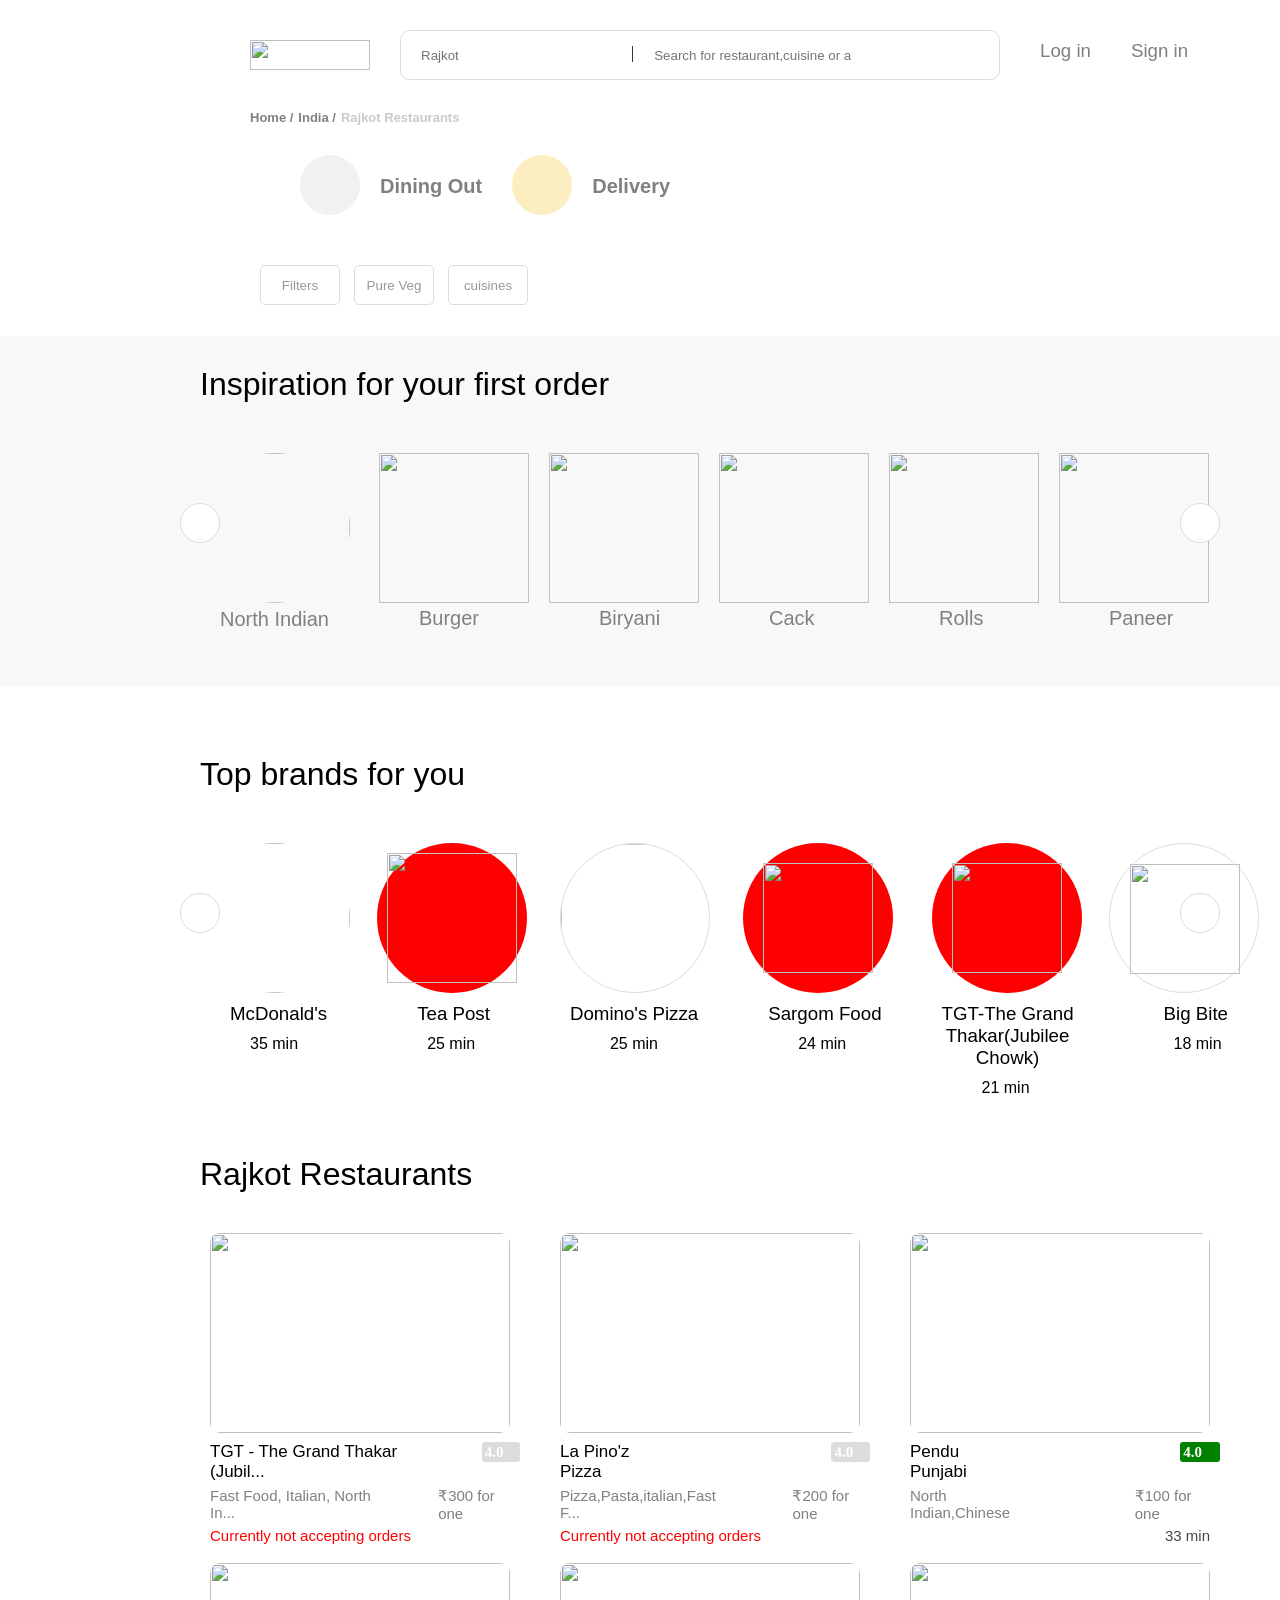
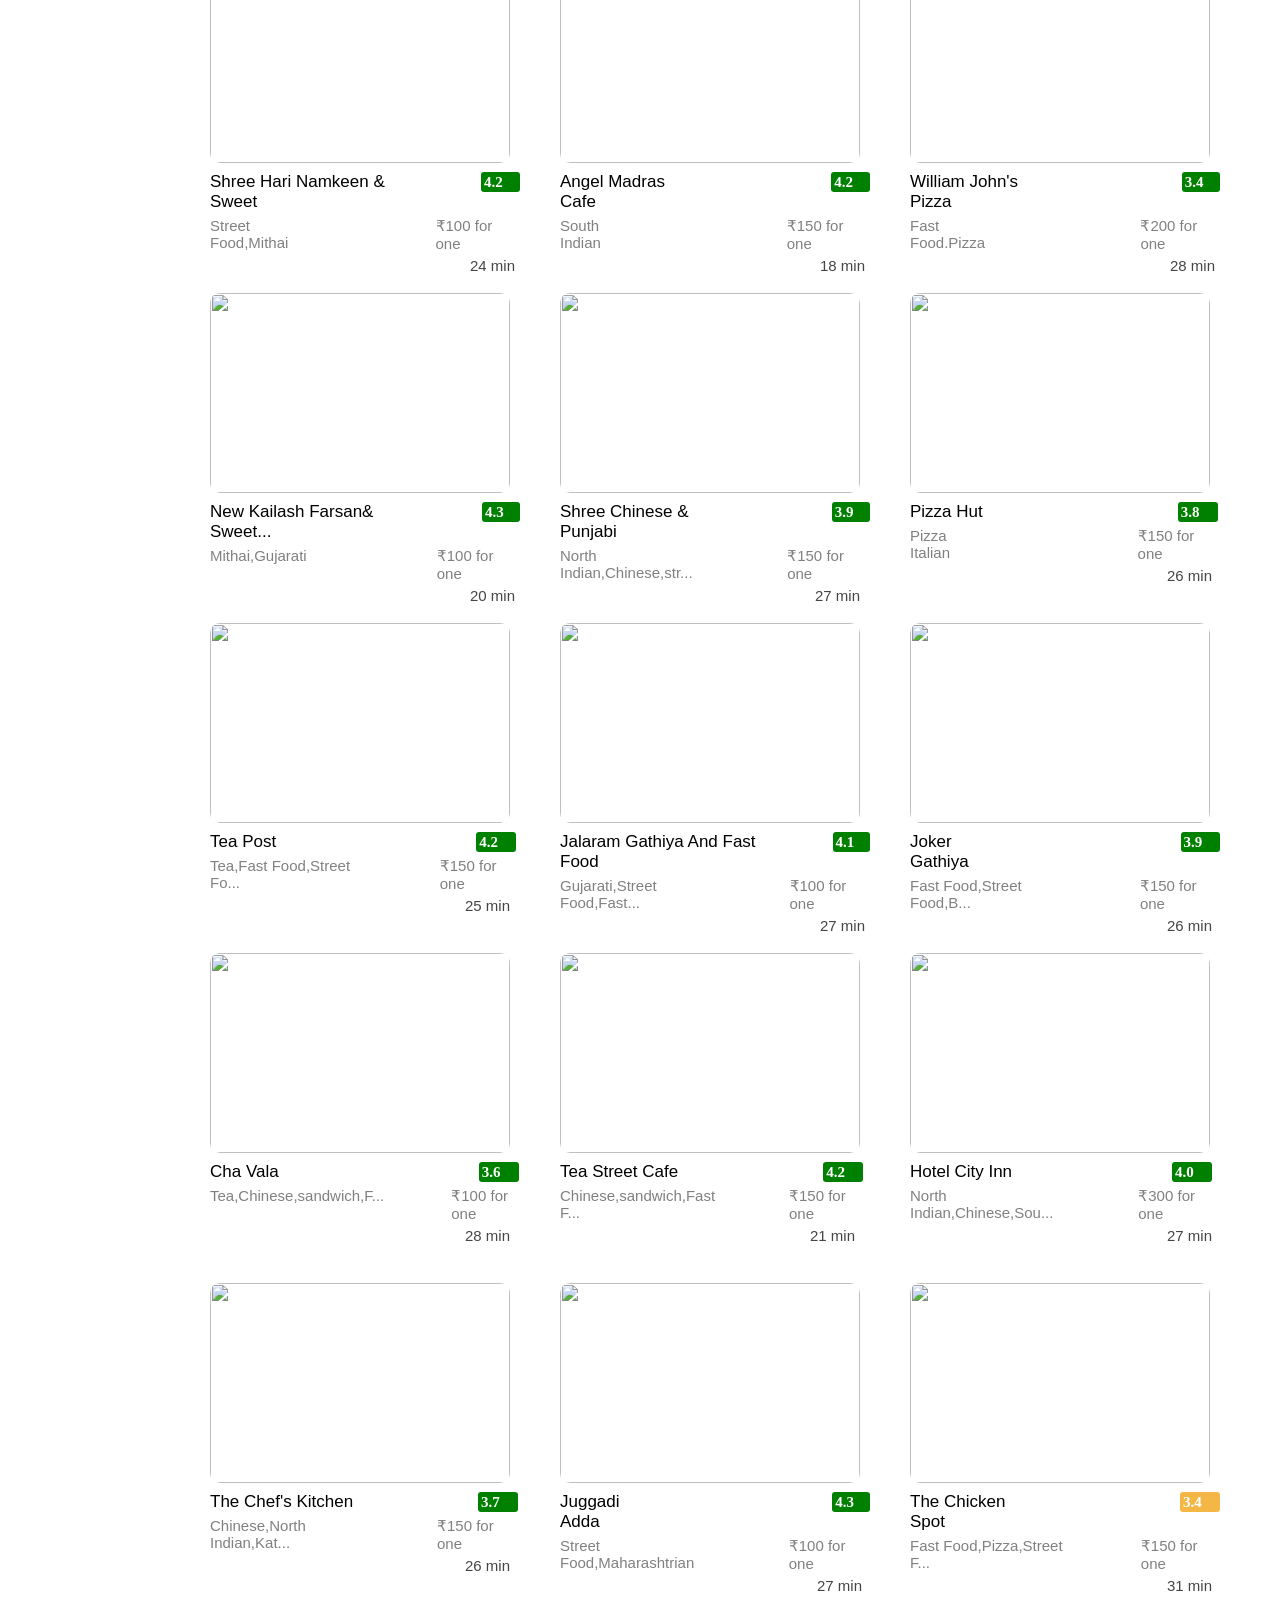
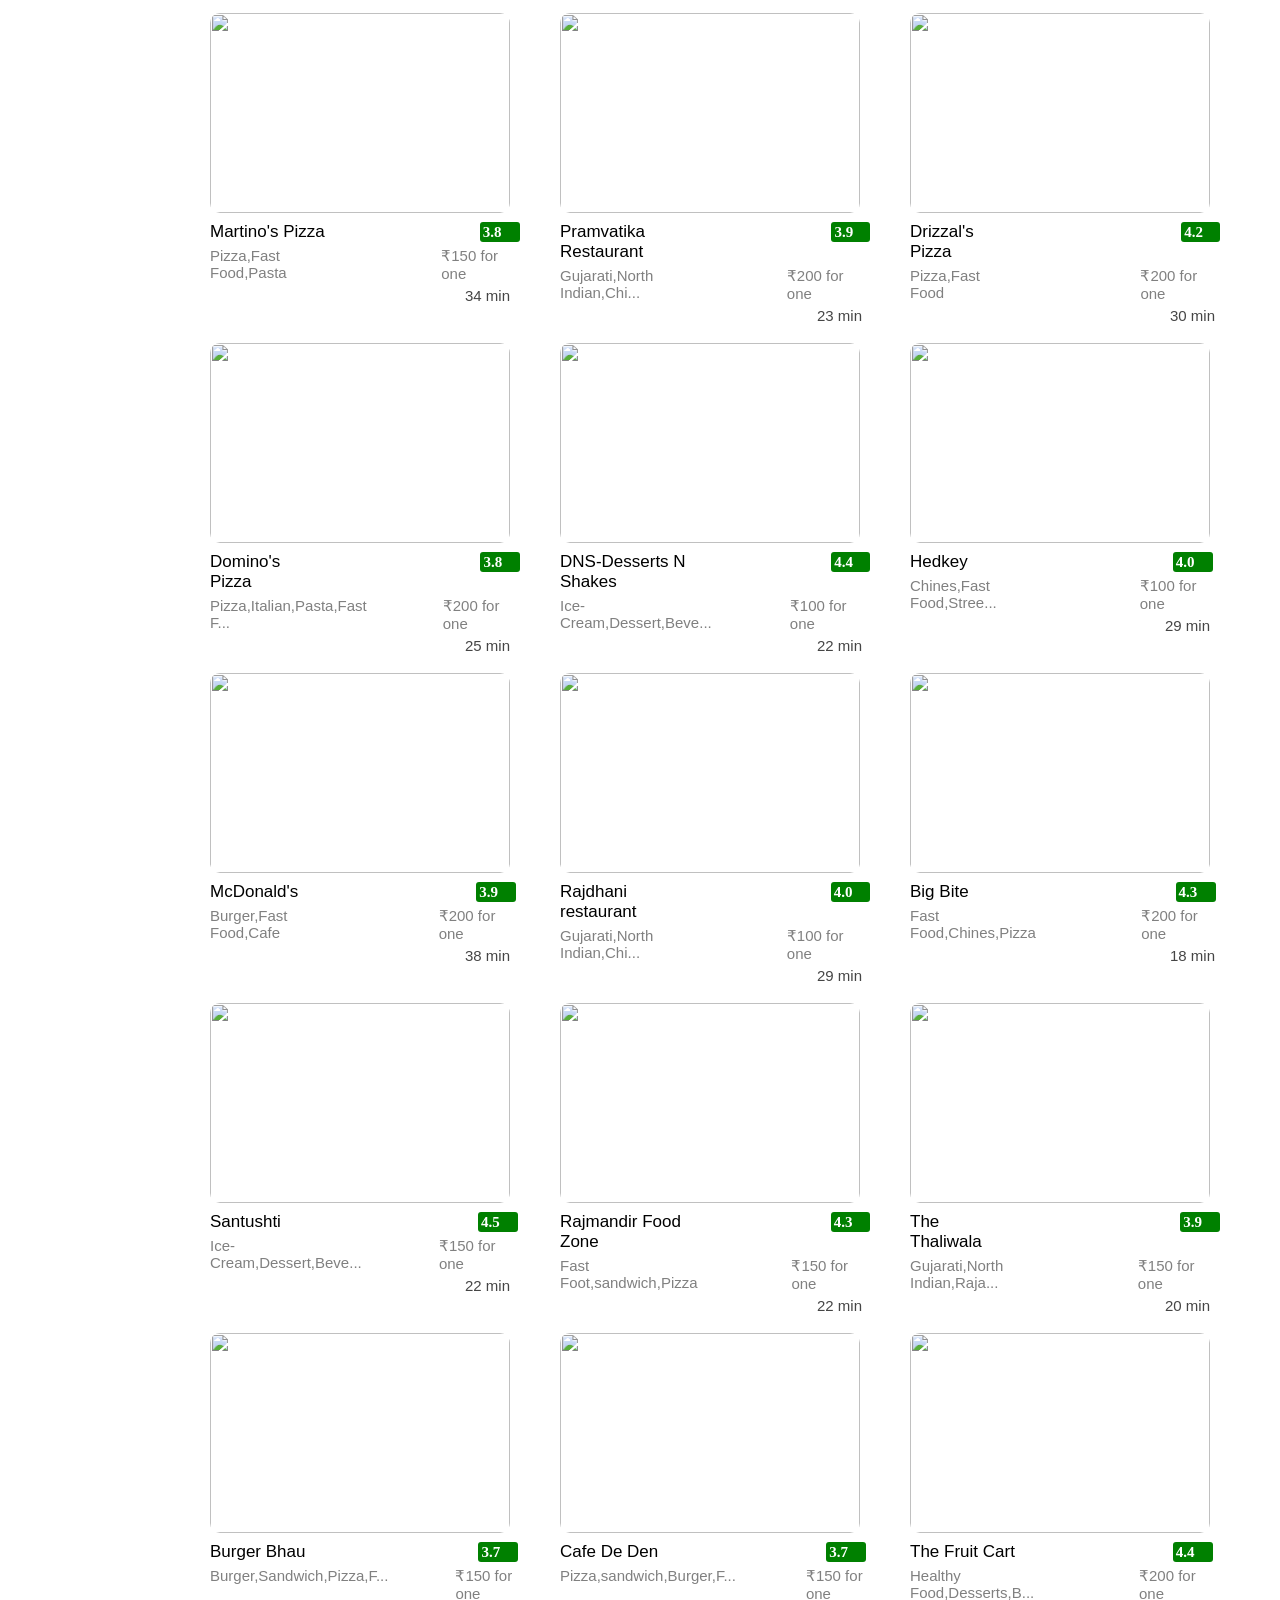
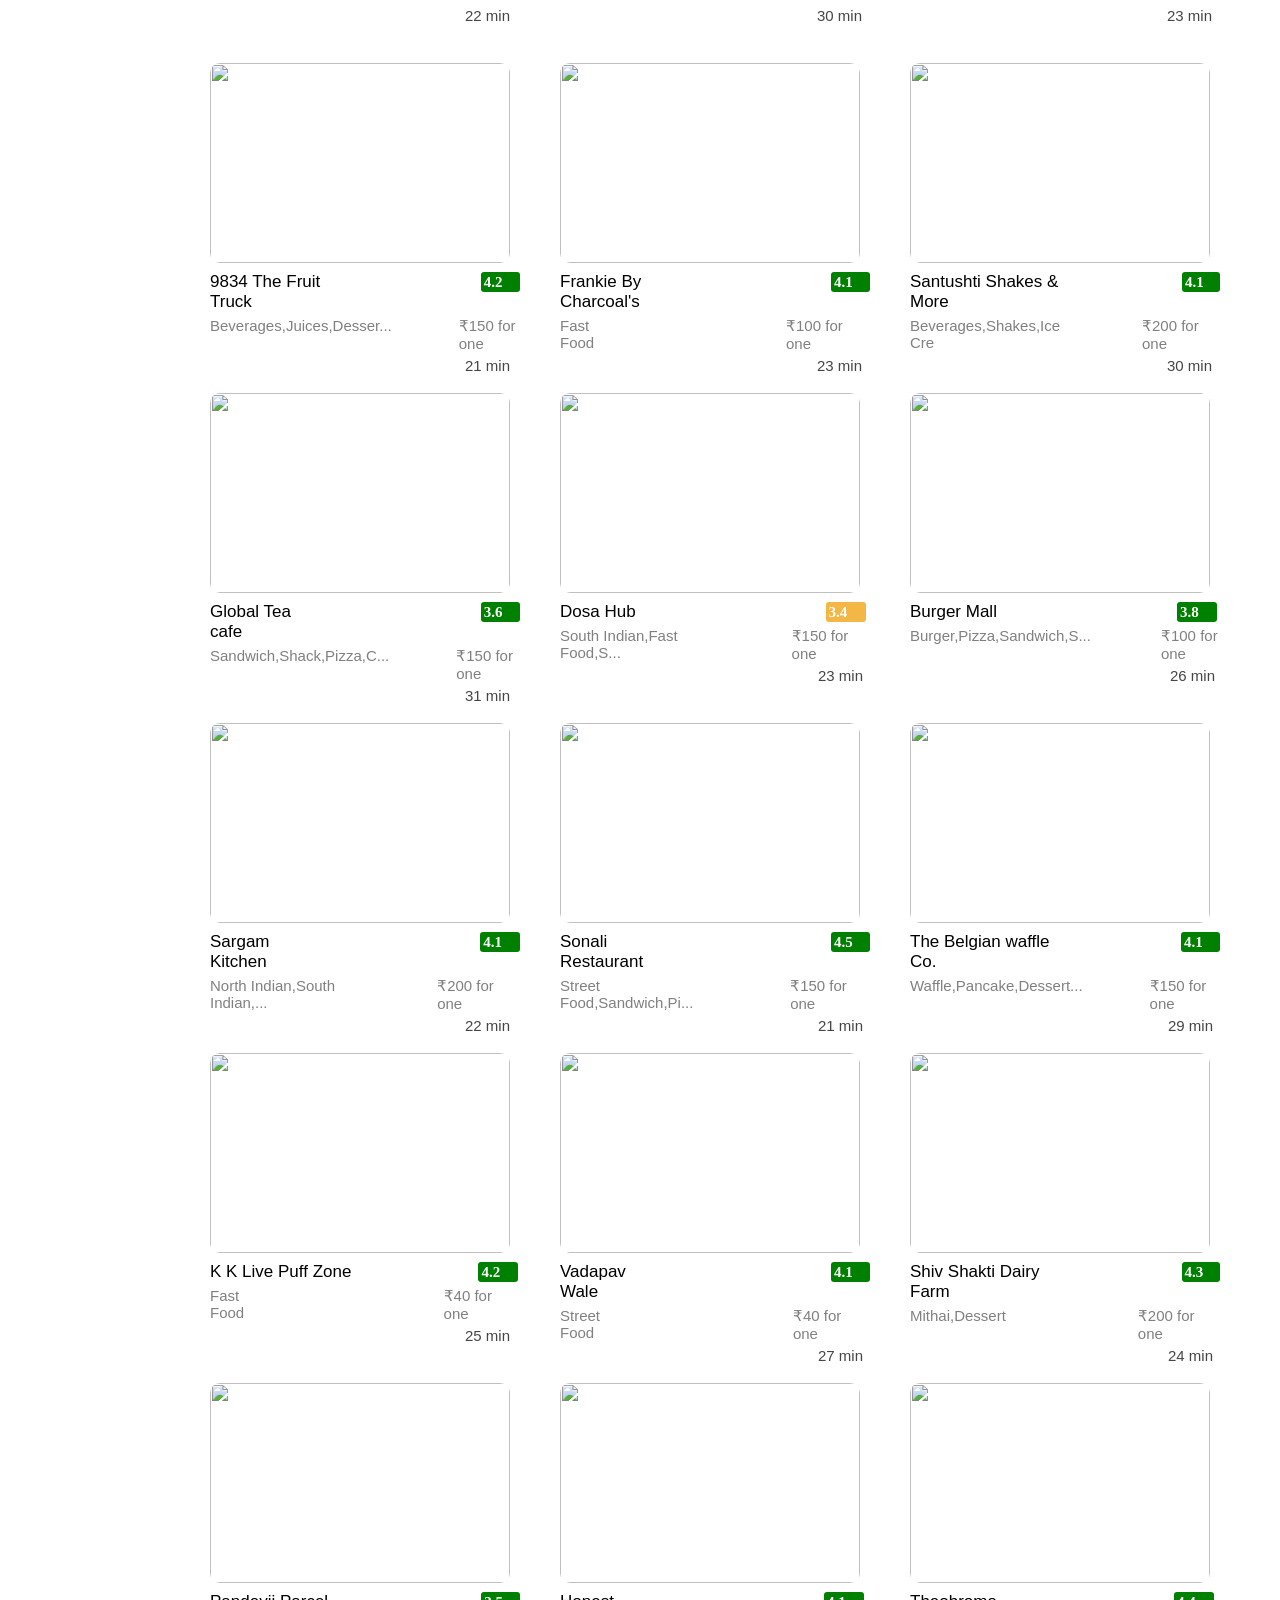
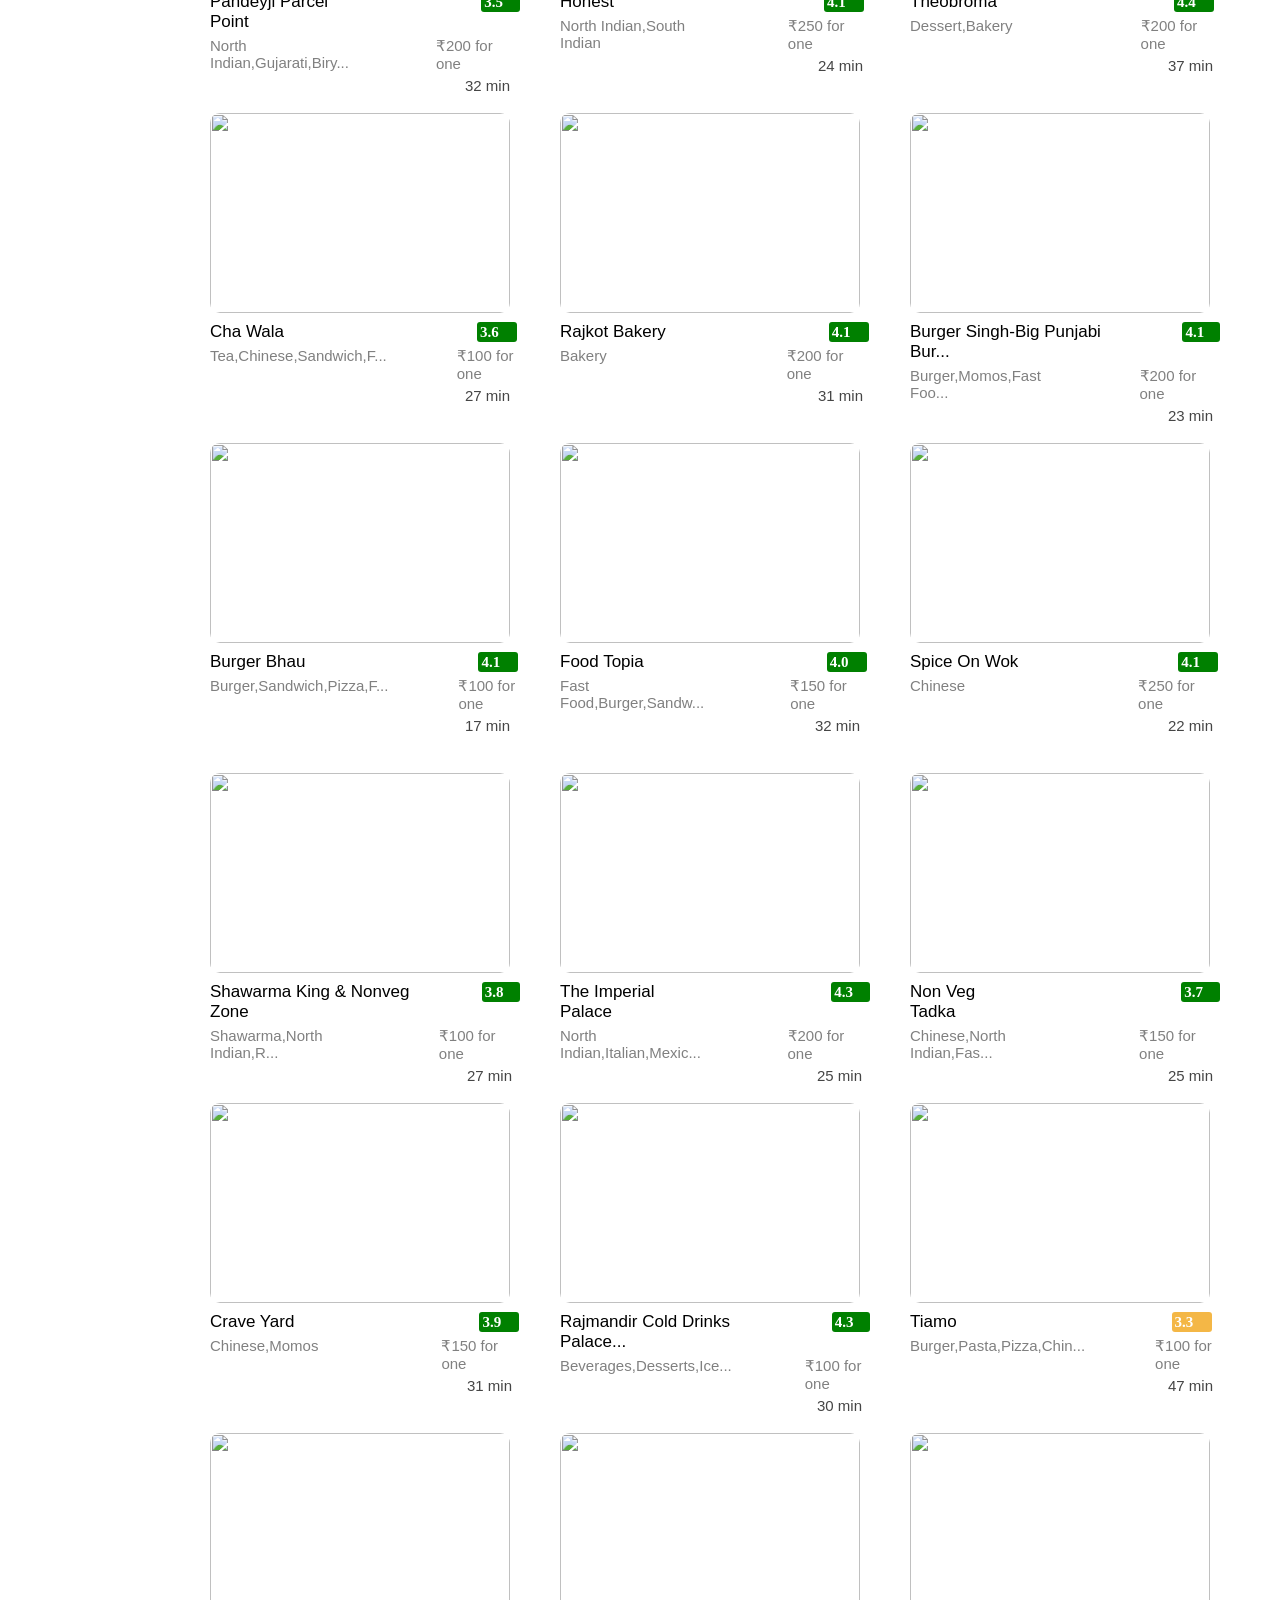
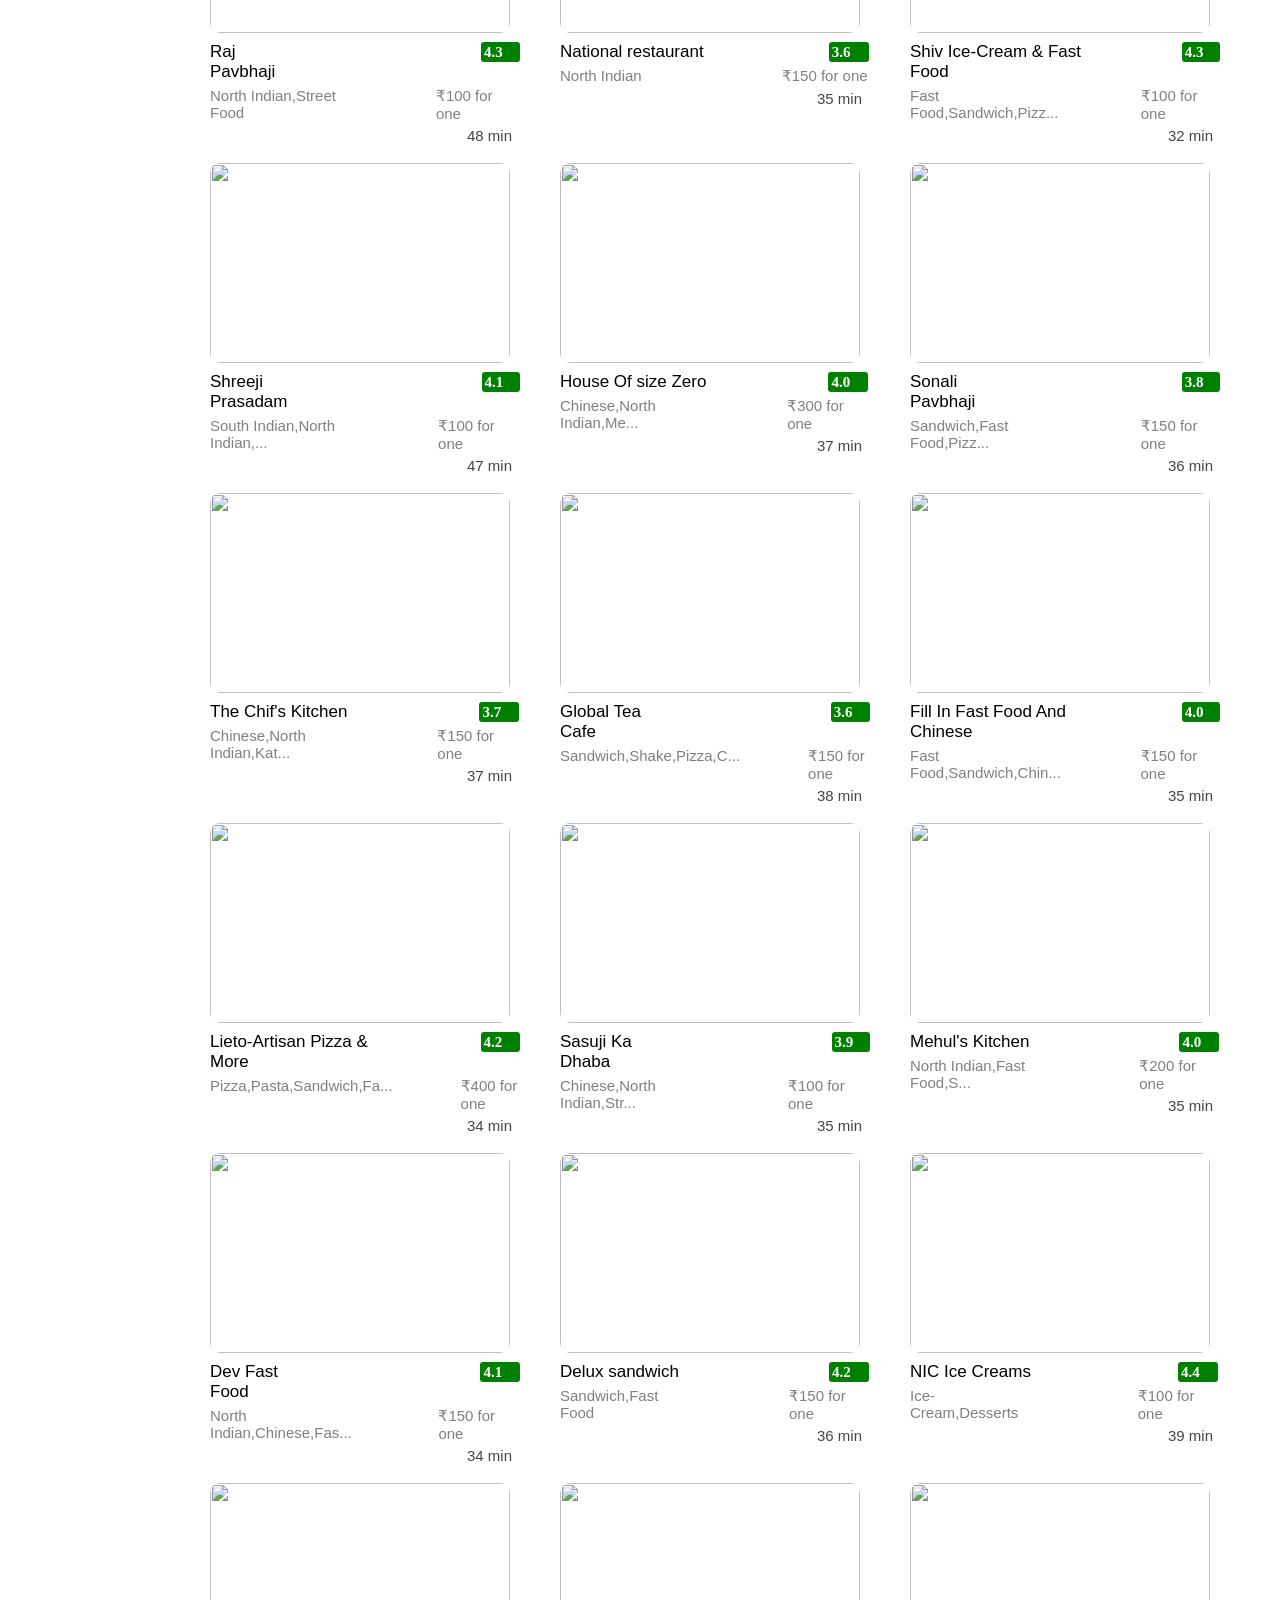
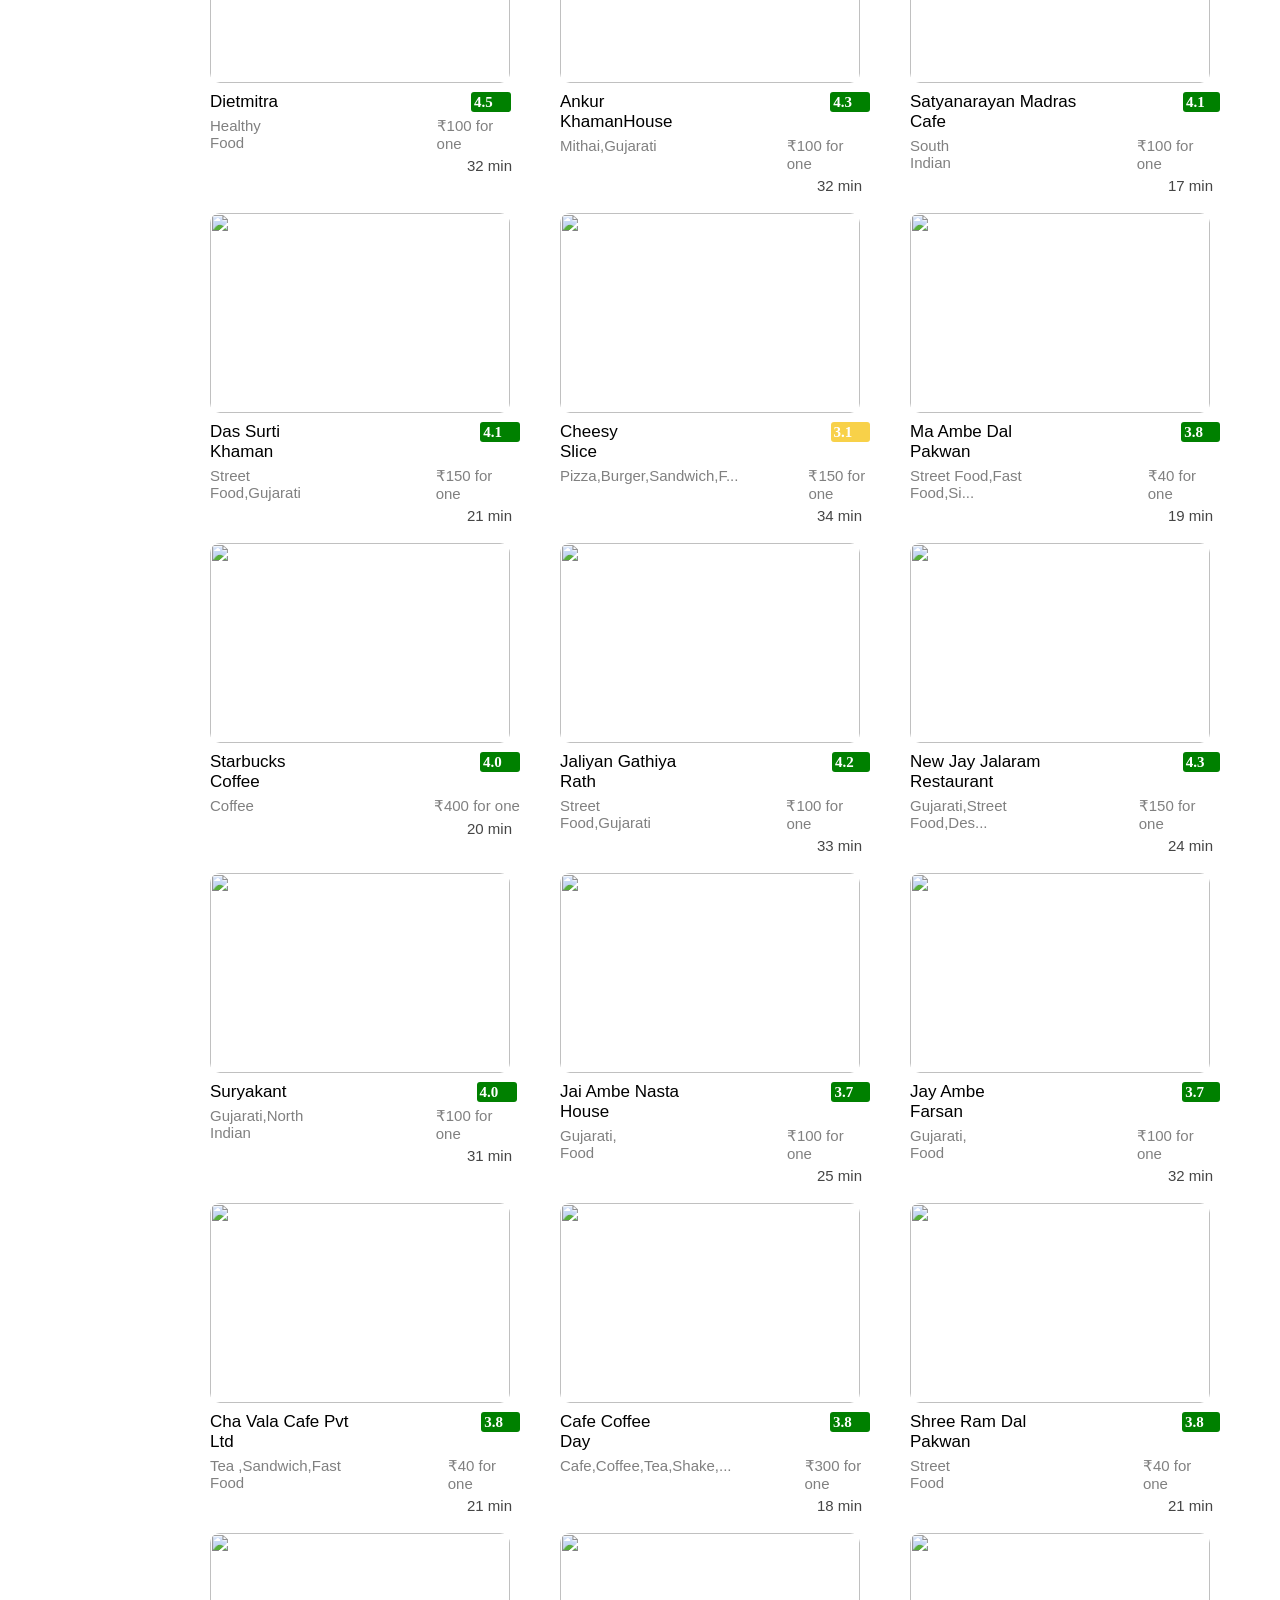
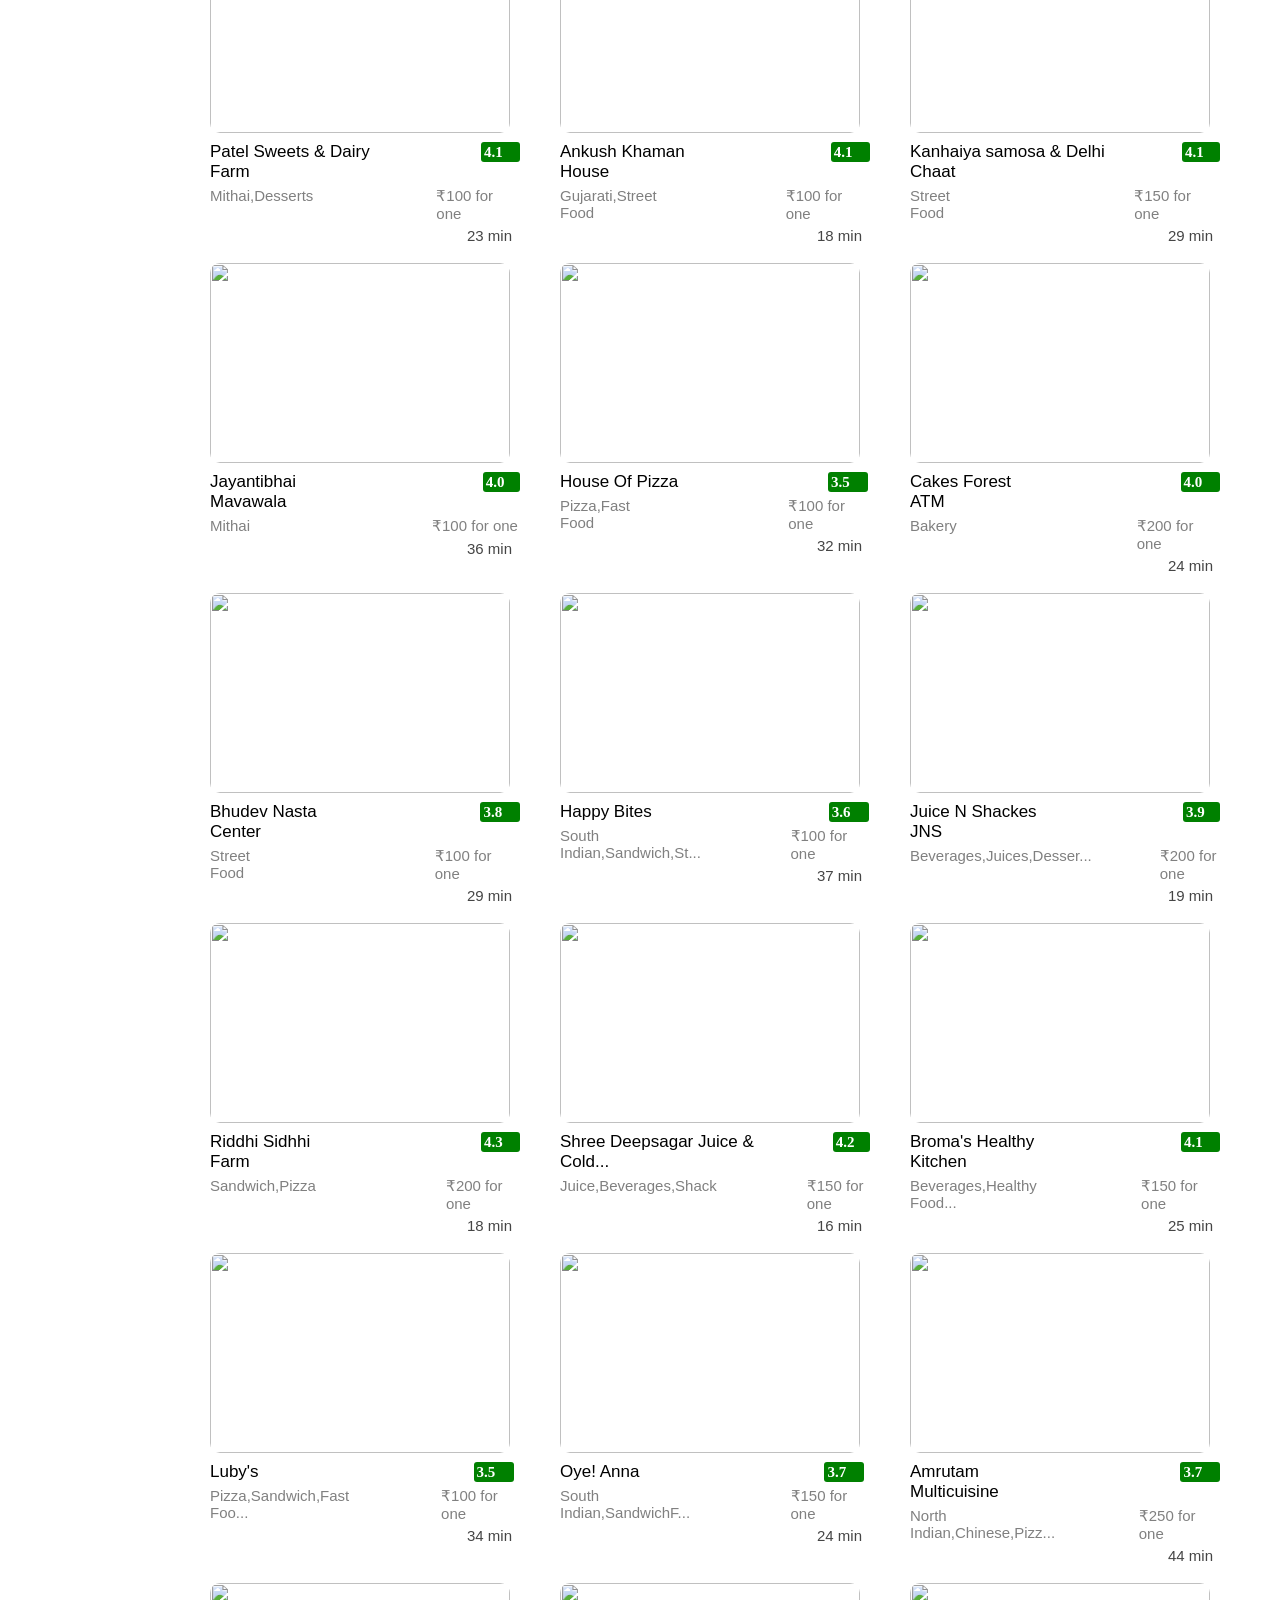
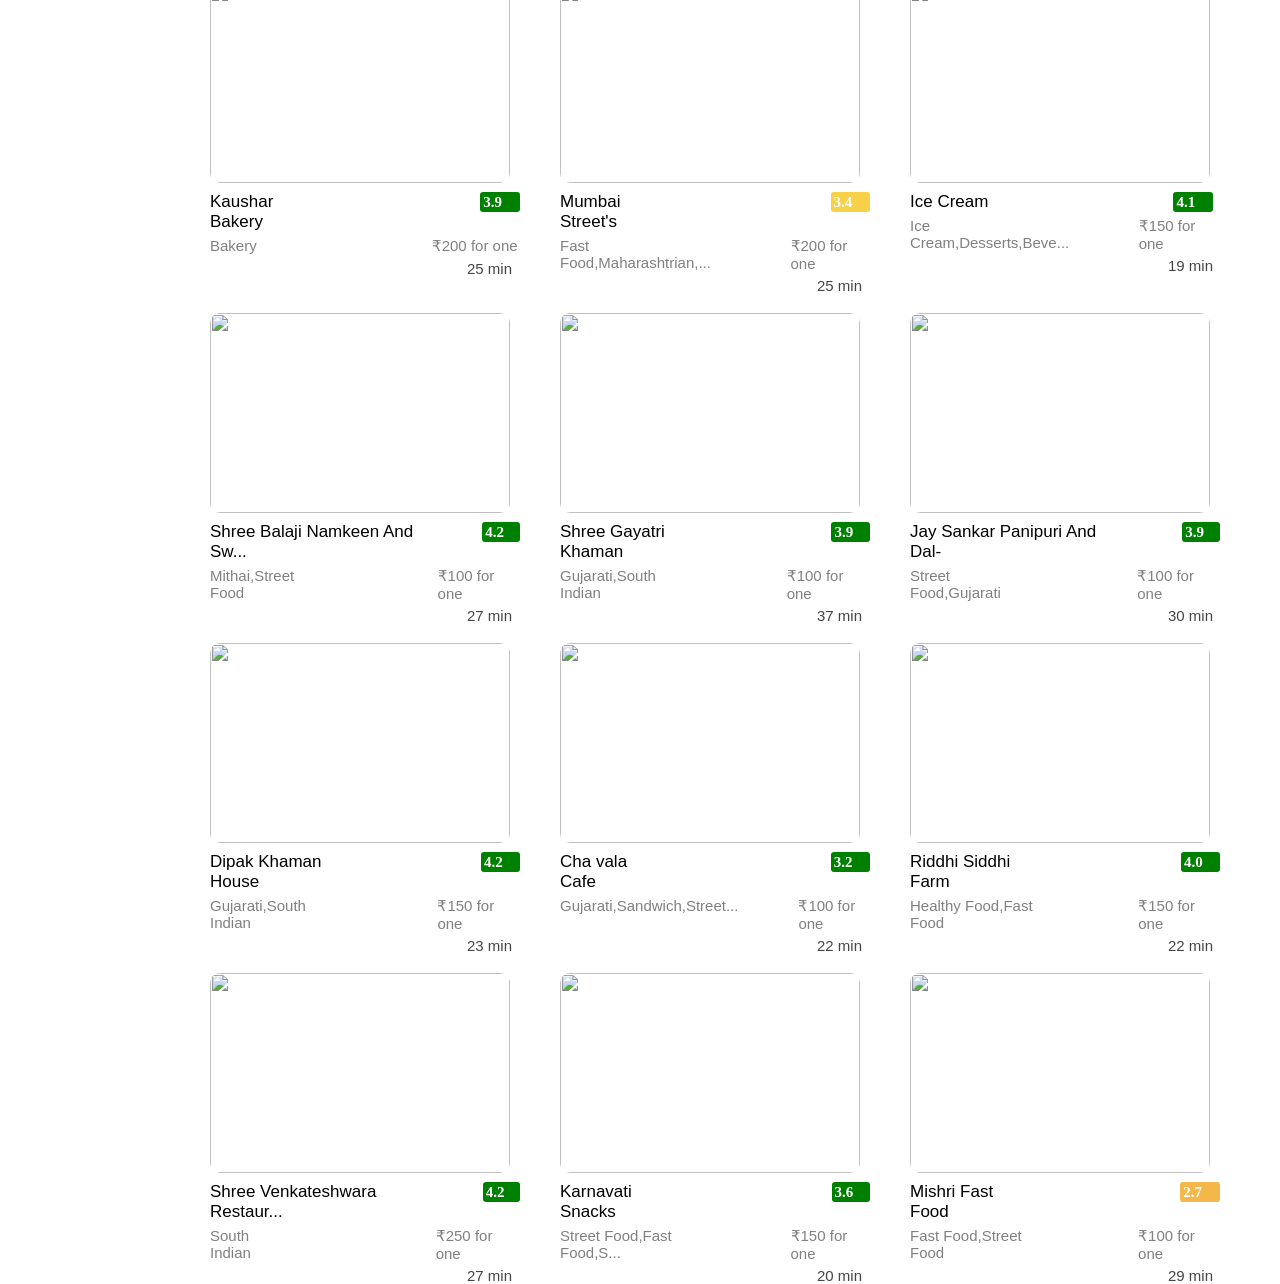
==== website3/zomato.html @ 47411a6d "website" ====
<!DOCTYPE html>
<html lang="en">

<head>
    <meta charset="UTF-8">
    <meta name="viewport" content="width=device-width, initial-scale=1.0">
    <title>Document</title>
    <link rel="stylesheet" href="zomato.css">
    <link rel="stylesheet" href="https://cdnjs.cloudflare.com/ajax/libs/font-awesome/7.0.1/css/all.min.css"
        integrity="sha512-2SwdPD6INVrV/lHTZbO2nodKhrnDdJK9/kg2XD1r9uGqPo1cUbujc+IYdlYdEErWNu69gVcYgdxlmVmzTWnetw=="
        crossorigin="anonymous" referrerpolicy="no-referrer" />
</head>

<body>
    <nav>
        <div class="one">
            <img width="120px" height="30px"
                src="https://b.zmtcdn.com/web_assets/b40b97e677bc7b2ca77c58c61db266fe1603954218.png" alt="">
            <div class="one1">
                <i class="fa-solid fa-location-dot" style="color: #f57091;"></i><input type="text"
                    placeholder="Rajkot"><i class="fa-solid fa-sort-down aerrow" style="color: #212121;"></i>
                <div class="line">|</div>
                <i class="fa-solid fa-magnifying-glass" style="color: #4e4d4d;"></i><input type="text"
                    placeholder="Search for restaurant,cuisine or a dish">
            </div>
            <h3>Log in</h3>
            <h3>Sign in</h3>
        </div>
        <div class="two">
            <h4 class="h1">Home /</h4>
            <h4 class="h2">India /</h4>
            <h4 class="h3">Rajkot Restaurants</h4>
        </div>
        <div class="three">
            <div class="three3">
                <div class="img1">
                    <img width="30px"
                        src="https://b.zmtcdn.com/data/o2_assets/78d25215ff4c1299578ed36eefd5f39d1616149985.png?output-format=webp"
                        alt="">
                </div>
                <h2>Dining Out</h2>
            </div>
            <div class="three-3">
                <div class="img2">
                    <img width="30px"
                        src="https://b.zmtcdn.com/data/o2_assets/c0bb85d3a6347b2ec070a8db694588261616149578.png?output-format=webp"
                        alt="">
                </div>
                <h2>Delivery</h2>
            </div>
        </div>
        <div class="four">
            <button class="btn1"><i class="fa-solid fa-sliders" style="color: #808080;"></i> Filters</button>
            <button class="btn2">Pure Veg</button>
            <button class="btn3">cuisines <i class="fa-solid fa-angle-down" style="color:#808080;"></i></button>
        </div>
    </nav>

    <div class="main1">
        <h1>Inspiration for your first order</h1>
        <div class="main-1">
            <div class="i1">
                <i class="fa-solid fa-angle-left" style="color: #0a0a0a;"></i>
            </div>
            <div class="img-1">
                <img width="150px" height="150px"
                    src="https://b.zmtcdn.com/data/o2_assets/019409fe8f838312214d9211be010ef31678798444.jpeg" alt="">
                <h2>North Indian</h2>
            </div>
            <div class="img-2">
                <img width="150px" height="150px"
                    src="https://b.zmtcdn.com/data/dish_images/ccb7dc2ba2b054419f805da7f05704471634886169.png" alt="">
                <h2>Burger</h2>
            </div>
            <div class="img-3">
                <img width="150px" height="150px"
                    src="https://b.zmtcdn.com/data/o2_assets/bf2d0e73add1c206aeeb9fec762438111727708719.png" alt="">
                <h2>Biryani</h2>
            </div>
            <div class="img-4">
                <img width="150px" height="150px"
                    src="https://b.zmtcdn.com/data/dish_images/d5ab931c8c239271de45e1c159af94311634805744.png" alt="">
                <h2>Cack</h2>
            </div>
            <div class="img-5">
                <img width="150px" height="150px"
                    src="https://b.zmtcdn.com/data/dish_images/c2f22c42f7ba90d81440a88449f4e5891634806087.png" alt="">
                <h2>Rolls</h2>
            </div>
            <div class="img-6">
                <img width="150px" height="150px"
                    src="https://b.zmtcdn.com/data/dish_images/e44c42ff4b60b025225c8691ef9735b11635781903.png" alt="">
                <h2>Paneer</h2>
            </div>
            <div class="i2">
                <i class="fa-solid fa-angle-right" style="color: #0a0a0a;"></i>
            </div>
        </div>
    </div>

    <div class="main2">
        <h1>Top brands for you</h1>
        <div class="main-2">
            <div class="i3">
                <i class="fa-solid fa-angle-left" style="color: #0a0a0a;"></i>
            </div>
            <div class="img-7">
                <img width="150px" height="150px"
                    src="https://b.zmtcdn.com/data/brand_creatives/logos/874c2b2b4554f4aed7dd3bb4e755c420_1604382881.png?output-format=webp"
                    alt="">
                <h3>McDonald's</h3>
                <h4>35 min</h4>
            </div>
            <div class="img-8">
                <div class="imag1">
                    <img width="130px" height="130px"
                        src="https://b.zmtcdn.com/data/brand_creatives/logos/7e6e58e46541df5989d5a24601e781f91746200446.png?output-format=webp"
                        alt="">
                </div>
                <h3>Tea Post</h3>
                <h4>25 min</h4>
            </div>
            <div class="img-9">
                <img width="150px" height="150px"
                    src="https://b.zmtcdn.com/data/brand_creatives/logos/5caf38856d23347b351bb7abf97134d3_1550060523.png?output-format=webp"
                    alt="">
                <h3>Domino's Pizza</h3>
                <h4>25 min</h4>
            </div>
            <div class="img-10">
                <div class="imag2">
                    <img width="110px" height="110px"
                        src="https://b.zmtcdn.com/data/brand_creatives/logos/11f9a0dd111bfc7b4ee48aec0e7d49f71718704691.png?output-format=webp"
                        alt="">
                </div>
                <h3>Sargom Food</h3>
                <h4>24 min</h4>
            </div>
            <div class="img-11">
                <div class="imag3">
                    <img width="110px" height="110px"
                        src="https://b.zmtcdn.com/images/placeholder_200.png?output-quality=70" alt="">
                </div>
                <h3>TGT-The Grand <br> Thakar(Jubilee <br> Chowk)</h3>
                <h4>21 min</h4>
            </div>
            <div class="img-12">
                <div class="imag4">
                    <img width="110px" height="110px"
                        src="https://b.zmtcdn.com/data/brand_creatives/logos/4407425d1f265bf868c3e40c3857e97e_1557718854.png?output-format=webp"
                        alt="">
                </div>
                <h3>Big Bite</h3>
                <h4>18 min</h4>
            </div>
            <div class="i4">
                <i class="fa-solid fa-angle-right" style="color: #0a0a0a;"></i>
            </div>

        </div>
    </div>

    <div class="main3">
        <h1>Rajkot Restaurants</h1>
        <div class="main-3">
            <div class="five">
                <img width="300px" height="200px"
                    src="https://b.zmtcdn.com/data/pictures/2/18741882/8f8d8c98c5dde187222af55af0916b7a_o2_featured_v2.jpg?output-format=webp"
                    alt="">
                <div class="one-1">
                    <h2>TGT - The Grand Thakar (Jubil...</h2>
                    <h3>4.0 <i class="fa-solid fa-star" style="color: #ffffff;"></i></h3>
                </div>
                <div class="two-2">
                    <h2>Fast Food, Italian, North In...</h2>
                    <h3>₹300 for one</h3>
                </div>
                <h2 class="order">Currently not accepting orders</h2>
            </div>

            <div class="six">
                <img width="300px" height="200px"
                    src="https://b.zmtcdn.com/data/pictures/9/19757769/04112c8943533daa6d2465256856c7da_o2_featured_v2.jpg?output-format=webp"
                    alt="">
                <div class="four-4">
                    <h2>La Pino'z Pizza</h2>
                    <h3>4.0 <i class="fa-solid fa-star" style="color: #ffffff;"></i></h3>
                </div>
                <div class="five-5">
                    <h2>Pizza,Pasta,italian,Fast F...</h2>
                    <h3>₹200 for one</h3>
                </div>
                <h2 class="order">Currently not accepting orders</h2>
            </div>

            <div class="seven">
                <img width="300px" height="200px"
                    src="https://b.zmtcdn.com/data/pictures/9/21572699/bdb98674a36c03fb5c4c1168fc76e533_o2_featured_v2.jpg?output-format=webp"
                    alt="">
                <div class="six-6">
                    <h2>Pendu Punjabi</h2>
                    <h3>4.0 <i class="fa-solid fa-star" style="color: #ffffff;"></i></h3>
                </div>
                <div class="seven-7">
                    <h2>North Indian,Chinese</h2>
                    <h3>₹100 for one</h3>
                </div>
                <h2 class="order">33 min</h2>
            </div>

            
        </div>



        <div class="main-4">
            <div class="eight">
                <img width="300px" height="200px"
                    src="https://b.zmtcdn.com/data/pictures/8/19451928/c7596cc7753b73b2bfb051f7337f9b2f_o2_featured_v2.jpg?output-format=webp"
                    alt="">
                <div class="eight-8">
                    <h2>Shree Hari Namkeen & Sweet</h2>
                    <h3>4.2 <i class="fa-solid fa-star" style="color: #ffffff;"></i></h3>
                </div>
                <div class="nine-9">
                    <h2>Street Food,Mithai</h2>
                    <h3>₹100 for one</h3>
                </div>
                <h2 class="order">24 min</h2>
            </div>

            <div class="nine">
                <img width="300px" height="200px"
                    src="https://b.zmtcdn.com/data/pictures/6/20318556/fd207a8df075176816d586161a87c765_o2_featured_v2.jpg?output-format=webp"
                    alt="">
                <div class="ten-10">
                    <h2>Angel Madras Cafe</h2>
                    <h3>4.2 <i class="fa-solid fa-star" style="color: #ffffff;"></i></h3>
                </div>
                <div class="eleven-11">
                    <h2>South Indian</h2>
                    <h3>₹150 for one</h3>
                </div>
                <h2 class="order">18 min</h2>
            </div>

            <div class="ten">
                <img width="300px" height="200px"
                    src="https://b.zmtcdn.com/data/pictures/4/18741264/2a5590fae473881f1f9b9c036fa2a64f_o2_featured_v2.jpg?output-format=webp"
                    alt="">
                <div class="twelve-12">
                    <h2>William John's Pizza</h2>
                    <h3>3.4 <i class="fa-solid fa-star" style="color: #ffffff;"></i></h3>
                </div>
                <div class="thrteen-13">
                    <h2>Fast Food.Pizza</h2>
                    <h3>₹200 for one</h3>
                </div>
                <h2 class="order">28 min</h2>
            </div>

            
        </div>




        <div class="main-5">
            <div class="eleven">
                <img width="300px" height="200px"
                    src="https://b.zmtcdn.com/data/pictures/5/19968995/82c7c11ecfe94ff75a2b5c7a1fb5562e_o2_featured_v2.jpg?output-format=webp"
                    alt="">
                <div class="forteen-14">
                    <h2>New Kailash Farsan& Sweet...</h2>
                    <h3>4.3 <i class="fa-solid fa-star" style="color: #ffffff;"></i></h3>
                </div>
                <div class="fifteen-15">
                    <h2>Mithai,Gujarati</h2>
                    <h3>₹100 for one</h3>
                </div>
                <h2 class="order">20 min</h2>
            </div>

            <div class="twelve">
                <img width="300px" height="200px"
                    src="https://b.zmtcdn.com/data/pictures/5/18740705/332cb87c6689d997ac4c0b1eeae9608f_o2_featured_v2.jpg?output-format=webp"
                    alt="">
                <div class="sixteen-16">
                    <h2>Shree Chinese & Punjabi</h2>
                    <h3>3.9 <i class="fa-solid fa-star" style="color: #ffffff;"></i></h3>
                </div>
                <div class="seventeen-17">
                    <h2>North Indian,Chinese,str...</h2>
                    <h3>₹150 for one</h3>
                </div>
                <h2 class="order">27 min</h2>
            </div>

            <div class="thrteen">
                <img width="300px" height="200px"
                    src="https://b.zmtcdn.com/data/pictures/9/21527259/12bf01ba16e38e0e17a1b696fccc443b_o2_featured_v2.jpg?output-format=webp"
                    alt="">
                <div class="eighteen-18">
                    <h2>Pizza Hut</h2>
                    <h3>3.8 <i class="fa-solid fa-star" style="color: #ffffff;"></i></h3>
                </div>
                <div class="ninteen-19">
                    <h2>Pizza Italian</h2>
                    <h3>₹150 for one</h3>
                </div>
                <h2 class="order">26 min</h2>
            </div>

            
        </div>



        <div class="main-6">
            <div class="fourteen">
                <img width="300px" height="200px"
                    src="https://b.zmtcdn.com/data/pictures/2/18741872/cc1a494668bfccf9d82f88a91eb94c7c_o2_featured_v2.jpg"
                    alt="">
                <div class="twenty-20">
                    <h2>Tea Post</h2>
                    <h3>4.2 <i class="fa-solid fa-star" style="color: #ffffff;"></i></h3>
                </div>
                <div class="twentyone-21">
                    <h2>Tea,Fast Food,Street Fo...</h2>
                    <h3>₹150 for one</h3>
                </div>
                <h2 class="order">25 min</h2>
            </div>

            <div class="fifteen">
                <img width="300px" height="200px"
                    src="https://b.zmtcdn.com/data/pictures/0/20593430/8f50fed71e9f7939579cf982af6ef0fc_o2_featured_v2.jpg"
                    alt="">
                <div class="twentytwo-22">
                    <h2>Jalaram Gathiya And Fast Food</h2>
                    <h3>4.1 <i class="fa-solid fa-star" style="color: #ffffff;"></i></h3>
                </div>
                <div class="twentythree-23">
                    <h2>Gujarati,Street Food,Fast...</h2>
                    <h3>₹100 for one</h3>
                </div>
                <h2 class="order">27 min</h2>
            </div>

            <div class="sixteen">
                <img width="300px" height="200px"
                    src="https://b.zmtcdn.com/data/pictures/9/19031129/3cc3b98539de9f7b8d9b8cc8f909b678_o2_featured_v2.jpg"
                    alt="">
                <div class="twentyfour-24">
                    <h2>Joker Gathiya</h2>
                    <h3>3.9 <i class="fa-solid fa-star" style="color: #ffffff;"></i></h3>
                </div>
                <div class="twentyfive-25">
                    <h2>Fast Food,Street Food,B...</h2>
                    <h3>₹150 for one</h3>
                </div>
                <h2 class="order">26 min</h2>
            </div>

            
        </div>


        <div class="main-7">
            <div class="seventeen">
                <img width="300px" height="200px"
                    src="https://b.zmtcdn.com/data/pictures/8/21797798/fbce2c6fa852efcf66a80d4f59cb9ed9_o2_featured_v2.jpg"
                    alt="">
                <div class="twentysix-26">
                    <h2>Cha Vala</h2>
                    <h3>3.6 <i class="fa-solid fa-star" style="color: #ffffff;"></i></h3>
                </div>
                <div class="twentyseven-27">
                    <h2>Tea,Chinese,sandwich,F...</h2>
                    <h3>₹100 for one</h3>
                </div>
                <h2 class="order">28 min</h2>
            </div>

            <div class="eighteen">
                <img width="300px" height="200px"
                    src="https://b.zmtcdn.com/data/pictures/0/19895660/346d5665c2ff3c18b93e556d3ad03b34_o2_featured_v2.jpg"
                    alt="">
                <div class="twentyeight-28">
                    <h2>Tea Street Cafe</h2>
                    <h3>4.2 <i class="fa-solid fa-star" style="color: #ffffff;"></i></h3>
                </div>
                <div class="twentynine-29">
                    <h2>Chinese,sandwich,Fast F...</h2>
                    <h3>₹150 for one</h3>
                </div>
                <h2 class="order">21 min</h2>
            </div>

            <div class="ninteen">
                <img width="300px" height="200px"
                    src="https://b.zmtcdn.com/data/pictures/2/19661612/677acc87b9ccf87e0d8f20b01db5bbac_o2_featured_v2.jpg"
                    alt="">
                <div class="thirty-30">
                    <h2>Hotel City Inn</h2>
                    <h3>4.0 <i class="fa-solid fa-star" style="color: #ffffff;"></i></h3>
                </div>
                <div class="thirtyone-31">
                    <h2>North Indian,Chinese,Sou...</h2>
                    <h3>₹300 for one</h3>
                </div>
                <h2 class="order">27 min</h2>
            </div>
        </div>


        <div class="main-8">
            <div class="twenty">
                <img width="300px" height="200px"
                    src="https://b.zmtcdn.com/data/pictures/2/20320332/678b238698de7ce6e6574048261c0202_o2_featured_v2.jpg"
                    alt="">
                <div class="thirtytwo-32">
                    <h2>The Chef's Kitchen</h2>
                    <h3>3.7 <i class="fa-solid fa-star" style="color: #ffffff;"></i></h3>
                </div>
                <div class="thirtythree-33">
                    <h2>Chinese,North Indian,Kat...</h2>
                    <h3>₹150 for one</h3>
                </div>
                <h2 class="order">26 min</h2>
            </div>

            <div class="twenty-21">
                <img width="300px" height="200px"
                    src="https://b.zmtcdn.com/data/pictures/7/22052387/e1359886cbfbfa72999a80e2b1c06477_o2_featured_v2.jpg"
                    alt="">
                <div class="thirtyfour-34">
                    <h2>Juggadi Adda</h2>
                    <h3>4.3 <i class="fa-solid fa-star" style="color: #ffffff;"></i></h3>
                </div>
                <div class="thirtyfive-35">
                    <h2>Street Food,Maharashtrian</h2>
                    <h3>₹100 for one</h3>
                </div>
                <h2 class="order">27 min</h2>
            </div>

            <div class="twenty-22">
                <img width="300px" height="200px"
                    src="https://b.zmtcdn.com/data/pictures/8/21969258/4702871e2be385ffeaa873544f504375_o2_featured_v2.jpg"
                    alt="">
                <div class="thirtysix-36">
                    <h2>The Chicken Spot</h2>
                    <h3>3.4 <i class="fa-solid fa-star" style="color: #ffffff;"></i></h3>
                </div>
                <div class="thirtyseven-37">
                    <h2>Fast Food,Pizza,Street F...</h2>
                    <h3>₹150 for one</h3>
                </div>
                <h2 class="order">31 min</h2>
            </div>

            
        </div>


        <div class="main-9">
            <div class="twenty-23">
                <img width="300px" height="200px"
                    src="https://b.zmtcdn.com/data/pictures/4/20228804/303e5779018b8f7b4be76112559d07a8_o2_featured_v2.jpg"
                    alt="">
                <div class="thirtyeight-38">
                    <h2>Martino's Pizza</h2>
                    <h3>3.8 <i class="fa-solid fa-star" style="color: #ffffff;"></i></h3>
                </div>
                <div class="thirtynine-39">
                    <h2>Pizza,Fast Food,Pasta</h2>
                    <h3>₹150 for one</h3>
                </div>
                <h2 class="order">34 min</h2>
            </div>

            <div class="twenty-24">
                <img width="300px" height="200px"
                    src="https://b.zmtcdn.com/data/pictures/8/19718008/66956df3229f5bb14a1d3948a711ba60_o2_featured_v2.jpg"
                    alt="">
                <div class="fourty-40">
                    <h2>Pramvatika Restaurant</h2>
                    <h3>3.9 <i class="fa-solid fa-star" style="color: #ffffff;"></i></h3>
                </div>
                <div class="fourtyone-41">
                    <h2>Gujarati,North Indian,Chi...</h2>
                    <h3>₹200 for one</h3>
                </div>
                <h2 class="order">23 min</h2>
            </div>

            <div class="twenty-25">
                <img width="300px" height="200px"
                    src="https://b.zmtcdn.com/data/pictures/1/22056571/9bc7c1e67ff2f64bf30b69fc06a1209f_o2_featured_v2.jpg"
                    alt="">
                <div class="fourtytwo-42">
                    <h2>Drizzal's Pizza</h2>
                    <h3>4.2 <i class="fa-solid fa-star" style="color: #ffffff;"></i></h3>
                </div>
                <div class="fourtythree-43">
                    <h2>Pizza,Fast Food</h2>
                    <h3>₹200 for one</h3>
                </div>
                <h2 class="order">30 min</h2>
            </div>

            
        </div>


        <div class="main-10">
            <div class="twenty-26">
                <img width="300px" height="200px"
                    src="https://b.zmtcdn.com/data/pictures/3/18743063/9004253686045a3c6737a74618c3ed84_o2_featured_v2.jpg?output-format=webp"
                    alt="">
                <div class="fourtyfour-44">
                    <h2>Domino's Pizza</h2>
                    <h3>3.8 <i class="fa-solid fa-star" style="color: #ffffff;"></i></h3>
                </div>
                <div class="fourtyfive-45">
                    <h2>Pizza,Italian,Pasta,Fast F...</h2>
                    <h3>₹200 for one</h3>
                </div>
                <h2 class="order">25 min</h2>
            </div>

            <div class="twenty-27">
                <img width="300px" height="200px"
                    src="https://b.zmtcdn.com/data/pictures/1/18740751/8aa6e930132c0eeb7206b8648a2e48ba_o2_featured_v2.jpg"
                    alt="">
                <div class="fourtysix-46">
                    <h2>DNS-Desserts N Shakes</h2>
                    <h3>4.4 <i class="fa-solid fa-star" style="color: #ffffff;"></i></h3>
                </div>
                <div class="fourtyseven-47">
                    <h2>Ice-Cream,Dessert,Beve...</h2>
                    <h3>₹100 for one</h3>
                </div>
                <h2 class="order">22 min</h2>
            </div>

            <div class="twenty-28">
                <img width="300px" height="200px"
                    src="https://b.zmtcdn.com/data/pictures/2/19956672/cc2e42ef541fd85abe2660a8c09e8c89_o2_featured_v2.jpg"
                    alt="">
                <div class="fourtyeight-48">
                    <h2>Hedkey</h2>
                    <h3>4.0 <i class="fa-solid fa-star" style="color: #ffffff;"></i></h3>
                </div>
                <div class="fourtynine-49">
                    <h2>Chines,Fast Food,Stree...</h2>
                    <h3>₹100 for one</h3>
                </div>
                <h2 class="order">29 min</h2>
            </div>

            
        </div>


        <div class="main-11">
            <div class="twenty-29">
                <img width="300px" height="200px"
                    src="https://b.zmtcdn.com/data/pictures/8/19312348/f2090f1e2f204be9497a6e4843259363_o2_featured_v2.jpg?output-format=webp"
                    alt="">
                <div class="fifty-50">
                    <h2>McDonald's</h2>
                    <h3>3.9 <i class="fa-solid fa-star" style="color: #ffffff;"></i></h3>
                </div>
                <div class="fiftyone-51">
                    <h2>Burger,Fast Food,Cafe</h2>
                    <h3>₹200 for one</h3>
                </div>
                <h2 class="order">38 min</h2>
            </div>

            <div class="twenty-30">
                <img width="300px" height="200px"
                    src="https://b.zmtcdn.com/data/pictures/3/18919153/7e2622c1c8e21b21b54a2253804a0021_o2_featured_v2.jpg"
                    alt="">
                <div class="fiftytwo-52">
                    <h2>Rajdhani restaurant</h2>
                    <h3>4.0 <i class="fa-solid fa-star" style="color: #ffffff;"></i></h3>
                </div>
                <div class="fiftythree-53">
                    <h2>Gujarati,North Indian,Chi...</h2>
                    <h3>₹100 for one</h3>
                </div>
                <h2 class="order">29 min</h2>
            </div>

            <div class="twenty-31">
                <img width="300px" height="200px"
                    src="https://b.zmtcdn.com/data/pictures/6/18741126/0ecc4b40d32a0e29f17d44626ba99e84_o2_featured_v2.jpg"
                    alt="">
                <div class="fiftyfour-54">
                    <h2>Big Bite</h2>
                    <h3>4.3 <i class="fa-solid fa-star" style="color: #ffffff;"></i></h3>
                </div>
                <div class="fiftyfive-55">
                    <h2>Fast Food,Chines,Pizza</h2>
                    <h3>₹200 for one</h3>
                </div>
                <h2 class="order">18 min</h2>
            </div>

            
        </div>


        <div class="main-12">
            <div class="twenty-32">
                <img width="300px" height="200px"
                    src="https://b.zmtcdn.com/data/pictures/chains/2/18743862/8f4cbf68784775ccdf316a5db836fca7_o2_featured_v2.jpg"
                    alt="">
                <div class="fiftysix-56">
                    <h2>Santushti</h2>
                    <h3>4.5 <i class="fa-solid fa-star" style="color: #ffffff;"></i></h3>
                </div>
                <div class="fiftyseven-57">
                    <h2>Ice-Cream,Dessert,Beve...</h2>
                    <h3>₹150 for one</h3>
                </div>
                <h2 class="order">22 min</h2>
            </div>

            <div class="twenty-33">
                <img width="300px" height="200px"
                    src="https://b.zmtcdn.com/data/pictures/6/18743036/395c3c3464159abd34e29082207dd2a1_o2_featured_v2.jpg"
                    alt="">
                <div class="fiftyeight-58">
                    <h2>Rajmandir Food Zone</h2>
                    <h3>4.3 <i class="fa-solid fa-star" style="color: #ffffff;"></i></h3>
                </div>
                <div class="fiftynine-59">
                    <h2>Fast Foot,sandwich,Pizza</h2>
                    <h3>₹150 for one</h3>
                </div>
                <h2 class="order">22 min</h2>
            </div>

            <div class="twenty-34">
                <img width="300px" height="200px"
                    src="https://b.zmtcdn.com/data/pictures/1/20309301/b0237e20e47792ac2810a81e18c52f4f_o2_featured_v2.jpg"
                    alt="">
                <div class="sixty-60">
                    <h2>The Thaliwala</h2>
                    <h3>3.9 <i class="fa-solid fa-star" style="color: #ffffff;"></i></h3>
                </div>
                <div class="sixtyone-61">
                    <h2>Gujarati,North Indian,Raja...</h2>
                    <h3>₹150 for one</h3>
                </div>
                <h2 class="order">20 min</h2>
            </div>

            
        </div>


        <div class="main-13">
            <div class="twenty-35">
                <img width="300px" height="200px"
                    src="https://b.zmtcdn.com/data/pictures/2/21612922/d619fbd11c0e2a96dccb33ad65a58cef_o2_featured_v2.jpg"
                    alt="">
                <div class="sixtytwo-62">
                    <h2>Burger Bhau</h2>
                    <h3>3.7 <i class="fa-solid fa-star" style="color: #ffffff;"></i></h3>
                </div>
                <div class="sixtythree-63">
                    <h2>Burger,Sandwich,Pizza,F...</h2>
                    <h3>₹150 for one</h3>
                </div>
                <h2 class="order">22 min</h2>
            </div>

            <div class="twenty-36">
                <img width="300px" height="200px"
                    src="https://b.zmtcdn.com/data/pictures/3/19966683/8c552f7725b482ff8d7a18470d06e5a5_o2_featured_v2.jpg"
                    alt="">
                <div class="sixtyfour-64">
                    <h2>Cafe De Den</h2>
                    <h3>3.7 <i class="fa-solid fa-star" style="color: #ffffff;"></i></h3>
                </div>
                <div class="sixtyfive-65">
                    <h2>Pizza,sandwich,Burger,F...</h2>
                    <h3>₹150 for one</h3>
                </div>
                <h2 class="order">30 min</h2>
            </div>

            <div class="twenty-37">
                <img width="300px" height="200px"
                    src="https://b.zmtcdn.com/data/pictures/3/19902243/2c76ce13c3ba40460dcbe02dec4adce1_o2_featured_v2.jpg"
                    alt="">
                <div class="sixtysix-66">
                    <h2>The Fruit Cart</h2>
                    <h3>4.4 <i class="fa-solid fa-star" style="color: #ffffff;"></i></h3>
                </div>
                <div class="sixtyseven-67">
                    <h2>Healthy Food,Desserts,B...</h2>
                    <h3>₹200 for one</h3>
                </div>
                <h2 class="order">23 min</h2>
            </div>

            
        </div>


        <div class="main-14">
            <div class="twenty-38">
                <img width="300px" height="200px"
                    src="https://b.zmtcdn.com/data/pictures/7/18742097/e39312f385eecbc7fc2f2804bec20e87_o2_featured_v2.jpg"
                    alt="">
                <div class="sixtyeight-68">
                    <h2>9834 The Fruit Truck</h2>
                    <h3>4.2 <i class="fa-solid fa-star" style="color: #ffffff;"></i></h3>
                </div>
                <div class="sixtynine-69">
                    <h2>Beverages,Juices,Desser...</h2>
                    <h3>₹150 for one</h3>
                </div>
                <h2 class="order">21 min</h2>
            </div>

            <div class="twenty-39">
                <img width="300px" height="200px"
                    src="https://b.zmtcdn.com/data/pictures/4/21715584/13c34ccfb73463b57f47bd2130a64b09_o2_featured_v2.jpg"
                    alt="">
                <div class="seventy-70">
                    <h2>Frankie By Charcoal's</h2>
                    <h3>4.1 <i class="fa-solid fa-star" style="color: #ffffff;"></i></h3>
                </div>
                <div class="seventyone-71">
                    <h2>Fast Food</h2>
                    <h3>₹100 for one</h3>
                </div>
                <h2 class="order">23 min</h2>
            </div>

            <div class="twenty-40">
                <img width="300px" height="200px"
                    src="https://b.zmtcdn.com/data/pictures/6/19840356/996b4a7106e066fdd9913941d631d4ca_o2_featured_v2.jpg"
                    alt="">
                <div class="seventytwo-72">
                    <h2>Santushti Shakes & More</h2>
                    <h3>4.1 <i class="fa-solid fa-star" style="color: #ffffff;"></i></h3>
                </div>
                <div class="seventythree-73">
                    <h2>Beverages,Shakes,Ice Cre</h2>
                    <h3>₹200 for one</h3>
                </div>
                <h2 class="order">30 min</h2>
            </div>

            
        </div>


        <div class="main-15">
            <div class="twenty-41">
                <img width="300px" height="200px"
                    src="https://b.zmtcdn.com/data/pictures/0/21883990/e90680cf1676d9ec100c5e8c87bfe1ec_o2_featured_v2.jpg"
                    alt="">
                <div class="seventyfour-74">
                    <h2>Global Tea cafe</h2>
                    <h3>3.6 <i class="fa-solid fa-star" style="color: #ffffff;"></i></h3>
                </div>
                <div class="seventyfive-75">
                    <h2>Sandwich,Shack,Pizza,C...</h2>
                    <h3>₹150 for one</h3>
                </div>
                <h2 class="order">31 min</h2>
            </div>

            <div class="twenty-42">
                <img width="300px" height="200px"
                    src="https://b.zmtcdn.com/data/pictures/6/19456596/f32280667f58c046c518a9124c848563_o2_featured_v2.jpg"
                    alt="">
                <div class="seventysix-76">
                    <h2>Dosa Hub</h2>
                    <h3>3.4 <i class="fa-solid fa-star" style="color: #ffffff;"></i></h3>
                </div>
                <div class="seventyseven-77">
                    <h2>South Indian,Fast Food,S...</h2>
                    <h3>₹150 for one</h3>
                </div>
                <h2 class="order">23 min</h2>
            </div>

            <div class="twenty-43">
                <img width="300px" height="200px"
                    src="https://b.zmtcdn.com/data/pictures/3/21852063/6993e412418e730a4df1f8a2216e1914_o2_featured_v2.jpg"
                    alt="">
                <div class="seventyeight-78">
                    <h2>Burger Mall</h2>
                    <h3>3.8 <i class="fa-solid fa-star" style="color: #ffffff;"></i></h3>
                </div>
                <div class="seventynine-79">
                    <h2>Burger,Pizza,Sandwich,S...</h2>
                    <h3>₹100 for one</h3>
                </div>
                <h2 class="order">26 min</h2>
            </div>

            
        </div>

        <div class="main-16">
            <div class="twenty-44">
                <img width="300px" height="200px"
                    src="https://b.zmtcdn.com/data/pictures/1/19584091/6019884625f06d0205bfceba36f8924b_o2_featured_v2.jpg"
                    alt="">
                <div class="eighty-80">
                    <h2>Sargam Kitchen</h2>
                    <h3>4.1 <i class="fa-solid fa-star" style="color: #ffffff;"></i></h3>
                </div>
                <div class="eightyone-81">
                    <h2>North Indian,South Indian,...</h2>
                    <h3>₹200 for one</h3>
                </div>
                <h2 class="order">22 min</h2>
            </div>

            <div class="twenty-45">
                <img width="300px" height="200px"
                    src="https://b.zmtcdn.com/data/pictures/8/18740938/4ce4731cbc521f4e52a505f4e362b97a_o2_featured_v2.jpg"
                    alt="">
                <div class="eightytwo-82">
                    <h2>Sonali Restaurant</h2>
                    <h3>4.5 <i class="fa-solid fa-star" style="color: #ffffff;"></i></h3>
                </div>
                <div class="eightythree-83">
                    <h2>Street Food,Sandwich,Pi...</h2>
                    <h3>₹150 for one</h3>
                </div>
                <h2 class="order">21 min</h2>
            </div>

            <div class="twenty-46">
                <img width="300px" height="200px"
                    src="https://b.zmtcdn.com/data/pictures/0/18742210/33577c3c5af9c43de9af04ecb8e401e6_o2_featured_v2.jpg"
                    alt="">
                <div class="eightyfour-84">
                    <h2>The Belgian waffle Co.</h2>
                    <h3>4.1 <i class="fa-solid fa-star" style="color: #ffffff;"></i></h3>
                </div>
                <div class="eightyfive-85">
                    <h2>Waffle,Pancake,Dessert...</h2>
                    <h3>₹150 for one</h3>
                </div>
                <h2 class="order">29 min</h2>
            </div>

            
        </div>


        <div class="main-17">
            <div class="twenty-47">
                <img width="300px" height="200px"
                    src="https://b.zmtcdn.com/data/pictures/3/20892073/5e603b75f7486687c61dd1eb342af7c3_o2_featured_v2.jpg"
                    alt="">
                <div class="eightysix-86">
                    <h2>K K Live Puff Zone</h2>
                    <h3>4.2 <i class="fa-solid fa-star" style="color: #ffffff;"></i></h3>
                </div>
                <div class="eightyseven-87">
                    <h2>Fast Food</h2>
                    <h3>₹40 for one</h3>
                </div>
                <h2 class="order">25 min</h2>
            </div>

            <div class="twenty-48">
                <img width="300px" height="200px"
                    src="https://b.zmtcdn.com/data/pictures/5/21313285/18c9bc0d38e425a42f3bedc555ac734e_o2_featured_v2.jpg"
                    alt="">
                <div class="eightyeight-88">
                    <h2>Vadapav Wale</h2>
                    <h3>4.1 <i class="fa-solid fa-star" style="color: #ffffff;"></i></h3>
                </div>
                <div class="eightynine-89">
                    <h2>Street Food</h2>
                    <h3>₹40 for one</h3>
                </div>
                <h2 class="order">27 min</h2>
            </div>

            <div class="twenty-49">
                <img width="300px" height="200px"
                    src="https://b.zmtcdn.com/data/pictures/8/20239808/41d8e957ab4cc7a42908fa811ac714d1_o2_featured_v2.jpg"
                    alt="">
                <div class="ninty-90">
                    <h2>Shiv Shakti Dairy Farm</h2>
                    <h3>4.3 <i class="fa-solid fa-star" style="color: #ffffff;"></i></h3>
                </div>
                <div class="nintyone-91">
                    <h2>Mithai,Dessert</h2>
                    <h3>₹200 for one</h3>
                </div>
                <h2 class="order">24 min</h2>
            </div>

            
        </div>


        <div class="main-18">
            <div class="twenty-50">
                <img width="300px" height="200px"
                    src="https://b.zmtcdn.com/data/pictures/4/20172474/037c74a0491b6120b5bfc893359e53e2_o2_featured_v2.jpg"
                    alt="">
                <div class="nintytwo-92">
                    <h2>Pandeyji Parcel  Point</h2>
                    <h3>3.5 <i class="fa-solid fa-star" style="color: #ffffff;"></i></h3>
                </div>
                <div class="nintythree-93">
                    <h2>North Indian,Gujarati,Biry...</h2>
                    <h3>₹200 for one</h3>
                </div>
                <h2 class="order">32 min</h2>
            </div>

            <div class="twenty-51">
                <img width="300px" height="200px"
                    src="https://b.zmtcdn.com/data/pictures/9/18742019/7acc03373285e92e85238cd4723cdbca_o2_featured_v2.jpg"
                    alt="">
                <div class="nintyfour-94">
                    <h2>Honest</h2>
                    <h3>4.1 <i class="fa-solid fa-star" style="color: #ffffff;"></i></h3>
                </div>
                <div class="nintyfive-95">
                    <h2>North Indian,South Indian</h2>
                    <h3>₹250 for one</h3>
                </div>
                <h2 class="order">24 min</h2>
            </div>

            <div class="twenty-52">
                <img width="300px" height="200px"
                    src="https://b.zmtcdn.com/data/pictures/1/21228861/b1d7e6a0ed1f3c1b518ef0e301d74d8f_o2_featured_v2.jpg"
                    alt="">
                <div class="nintysix-96">
                    <h2>Theobroma</h2>
                    <h3>4.4 <i class="fa-solid fa-star" style="color: #ffffff;"></i></h3>
                </div>
                <div class="nintyseven-97">
                    <h2>Dessert,Bakery</h2>
                    <h3>₹200 for one</h3>
                </div>
                <h2 class="order">37 min</h2>
            </div>

            
        </div>


        <div class="main-19">
            <div class="twenty-53">
                <img width="300px" height="200px"
                    src="https://b.zmtcdn.com/data/pictures/8/21797798/fbce2c6fa852efcf66a80d4f59cb9ed9_o2_featured_v2.jpg"
                    alt="">
                <div class="nintyeight-98">
                    <h2>Cha Wala</h2>
                    <h3>3.6 <i class="fa-solid fa-star" style="color: #ffffff;"></i></h3>
                </div>
                <div class="nintynine-99">
                    <h2>Tea,Chinese,Sandwich,F...</h2>
                    <h3>₹100 for one</h3>
                </div>
                <h2 class="order">27 min</h2>
            </div>

            <div class="twenty-54">
                <img width="300px" height="200px"
                    src="https://b.zmtcdn.com/data/pictures/6/21637686/a876d1e10c68e4a82515903598b6f6db_o2_featured_v2.jpg"
                    alt="">
                <div class="onehundred">
                    <h2>Rajkot Bakery</h2>
                    <h3>4.1 <i class="fa-solid fa-star" style="color: #ffffff;"></i></h3>
                </div>
                <div class="twohundred">
                    <h2>Bakery</h2>
                    <h3>₹200 for one</h3>
                </div>
                <h2 class="order">31 min</h2>
            </div>

            <div class="twenty-55">
                <img width="300px" height="200px"
                    src="https://b.zmtcdn.com/data/pictures/2/20304772/79d6e34a652ec74499794faf4875f7ad_o2_featured_v2.jpg"
                    alt="">
                <div class="threehundred">
                    <h2>Burger Singh-Big Punjabi Bur...</h2>
                    <h3>4.1 <i class="fa-solid fa-star" style="color: #ffffff;"></i></h3>
                </div>
                <div class="fourhundred">
                    <h2>Burger,Momos,Fast Foo...</h2>
                    <h3>₹200 for one</h3>
                </div>
                <h2 class="order">23 min</h2>
            </div>

            
        </div>


        <div class="main-20">
            <div class="twenty-56">
                <img width="300px" height="200px"
                    src="https://b.zmtcdn.com/data/pictures/6/21672236/8917a4e24e7f9857ac6c6e87143c8af7_o2_featured_v2.jpg"
                    alt="">
                <div class="fivehundred">
                    <h2>Burger Bhau</h2>
                    <h3>4.1 <i class="fa-solid fa-star" style="color: #ffffff;"></i></h3>
                </div>
                <div class="sixhundred">
                    <h2>Burger,Sandwich,Pizza,F...</h2>
                    <h3>₹100 for one</h3>
                </div>
                <h2 class="order">17 min</h2>
            </div>

            <div class="twenty-57">
                <img width="300px" height="200px"
                    src="https://b.zmtcdn.com/data/pictures/7/20164767/85e16c10dd1771e327d645c6c3effbea_o2_featured_v2.jpg"
                    alt="">
                <div class="sevenhundred">
                    <h2>Food Topia</h2>
                    <h3>4.0 <i class="fa-solid fa-star" style="color: #ffffff;"></i></h3>
                </div>
                <div class="eighthundred">
                    <h2>Fast Food,Burger,Sandw...</h2>
                    <h3>₹150 for one</h3>
                </div>
                <h2 class="order">32 min</h2>
            </div>

            <div class="twenty-58">
                <img width="300px" height="200px"
                    src="https://b.zmtcdn.com/data/pictures/9/21058329/76dd43558b9c634b572ffd771f65b58f_o2_featured_v2.jpg"
                    alt="">
                <div class="ninehundred">
                    <h2>Spice On Wok</h2>
                    <h3>4.1 <i class="fa-solid fa-star" style="color: #ffffff;"></i></h3>
                </div>
                <div class="tenhundred">
                    <h2>Chinese</h2>
                    <h3>₹250 for one</h3>
                </div>
                <h2 class="order">22 min</h2>
            </div>

            
        </div>


        <div class="main-21">
            <div class="twenty-59">
                <img width="300px" height="200px"
                    src="https://b.zmtcdn.com/data/pictures/8/20453378/1990647e78cdbc2811c8ddfb39f561f3_o2_featured_v2.jpg"
                    alt="">
                <div class="elevenhundred">
                    <h2>Shawarma King & Nonveg Zone</h2>
                    <h3>3.8 <i class="fa-solid fa-star" style="color: #ffffff;"></i></h3>
                </div>
                <div class="twelvehundred">
                    <h2>Shawarma,North Indian,R...</h2>
                    <h3>₹100 for one</h3>
                </div>
                <h2 class="order">27 min</h2>
            </div>

            <div class="twenty-60">
                <img width="300px" height="200px"
                    src="https://b.zmtcdn.com/data/pictures/2/18987942/e35ebb20b96222ede65a7abcbafd7ea2_o2_featured_v2.jpg"
                    alt="">
                <div class="thrteenhundred">
                    <h2>The Imperial Palace</h2>
                    <h3>4.3 <i class="fa-solid fa-star" style="color: #ffffff;"></i></h3>
                </div>
                <div class="fourteenhundred">
                    <h2>North Indian,Italian,Mexic...</h2>
                    <h3>₹200 for one</h3>
                </div>
                <h2 class="order">25 min</h2>
            </div>

            <div class="twenty-61">
                <img width="300px" height="200px"
                    src="https://b.zmtcdn.com/data/pictures/9/20128809/679ea7aa3f9c6fa98fb8f12e350d8065_o2_featured_v2.jpg"
                    alt="">
                <div class="fifteenhundred">
                    <h2>Non Veg Tadka</h2>
                    <h3>3.7 <i class="fa-solid fa-star" style="color: #ffffff;"></i></h3>
                </div>
                <div class="sixteenhundred">
                    <h2>Chinese,North Indian,Fas...</h2>
                    <h3>₹150 for one</h3>
                </div>
                <h2 class="order">25 min</h2>
            </div>

            
        </div>


        <div class="main-22">
            <div class="twenty-62">
                <img width="300px" height="200px"
                    src="https://b.zmtcdn.com/data/pictures/7/20383287/8e6f49328770974322b697109f1ef834_o2_featured_v2.jpg"
                    alt="">
                <div class="seventeenhundred">
                    <h2>Crave Yard</h2>
                    <h3>3.9 <i class="fa-solid fa-star" style="color: #ffffff;"></i></h3>
                </div>
                <div class="eighteenhundred">
                    <h2>Chinese,Momos</h2>
                    <h3>₹150 for one</h3>
                </div>
                <h2 class="order">31 min</h2>
            </div>

            <div class="twenty-63">
                <img width="300px" height="200px"
                    src="https://b.zmtcdn.com/data/pictures/5/18882745/bc309e6856ed901e6322c688ef3b098f_o2_featured_v2.jpg"
                    alt="">
                <div class="ninteenhundred">
                    <h2>Rajmandir Cold Drinks Palace...</h2>
                    <h3>4.3 <i class="fa-solid fa-star" style="color: #ffffff;"></i></h3>
                </div>
                <div class="twentyhundred">
                    <h2>Beverages,Desserts,Ice...</h2>
                    <h3>₹100 for one</h3>
                </div>
                <h2 class="order">30 min</h2>
            </div>

            <div class="twenty-64">
                <img width="300px" height="200px"
                    src="https://b.zmtcdn.com/data/pictures/7/21829937/1f8a7643e8d4418a8dbdaeca5a4f8c66_o2_featured_v2.jpg"
                    alt="">
                <div class="twentyonehundred">
                    <h2>Tiamo</h2>
                    <h3>3.3 <i class="fa-solid fa-star" style="color: #ffffff;"></i></h3>
                </div>
                <div class="twentytwohundred">
                    <h2>Burger,Pasta,Pizza,Chin...</h2>
                    <h3>₹100 for one</h3>
                </div>
                <h2 class="order">47 min</h2>
            </div>

            
        </div>


        <div class="main-23">
            <div class="twenty-65">
                <img width="300px" height="200px"
                    src="https://b.zmtcdn.com/data/pictures/4/22133744/4216e59e99f90292eabe105a38e0241b_o2_featured_v2.jpg"
                    alt="">
                <div class="twentythreehundred">
                    <h2>Raj Pavbhaji </h2>
                    <h3>4.3<i class="fa-solid fa-star" style="color: #ffffff;"></i></h3>
                </div>
                <div class="twentyfourhundred">
                    <h2>North Indian,Street Food</h2>
                    <h3>₹100 for one</h3>
                </div>
                <h2 class="order">48 min</h2>
            </div>

            <div class="twenty-66">
                <img width="300px" height="200px"
                    src="https://b.zmtcdn.com/data/pictures/2/18949162/0d36b0bade4d7d621fabbb25ce72efdd_o2_featured_v2.jpg"
                    alt="">
                <div class="twentyfivehundred">
                    <h2>National restaurant</h2>
                    <h3>3.6 <i class="fa-solid fa-star" style="color: #ffffff;"></i></h3>
                </div>
                <div class="twentysixhundred">
                    <h2>North Indian</h2>
                    <h3>₹150 for one</h3>
                </div>
                <h2 class="order">35 min</h2>
            </div>

            <div class="twenty-67">
                <img width="300px" height="200px"
                    src="https://b.zmtcdn.com/data/pictures/7/18741117/7d465c8c4afb990544db370bd98a42eb_o2_featured_v2.jpg"
                    alt="">
                <div class="twentysevenhundred">
                    <h2>Shiv Ice-Cream & Fast Food</h2>
                    <h3>4.3 <i class="fa-solid fa-star" style="color: #ffffff;"></i></h3>
                </div>
                <div class="twentyeighthundred">
                    <h2>Fast Food,Sandwich,Pizz...</h2>
                    <h3>₹100 for one</h3>
                </div>
                <h2 class="order">32 min</h2>
            </div>

            
        </div>


        <div class="main-24">
            <div class="twenty-68">
                <img width="300px" height="200px"
                    src="https://b.zmtcdn.com/data/pictures/4/18899374/b62c756378a3ec59959d3c8fdb962248_o2_featured_v2.jpg"
                    alt="">
                <div class="twentyninehundred">
                    <h2>Shreeji Prasadam</h2>
                    <h3>4.1<i class="fa-solid fa-star" style="color: #ffffff;"></i></h3>
                </div>
                <div class="twentytenhundred">
                    <h2>South Indian,North Indian,...</h2>
                    <h3>₹100 for one</h3>
                </div>
                <h2 class="order">47 min</h2>
            </div>

            <div class="twenty-69">
                <img width="300px" height="200px"
                    src="https://b.zmtcdn.com/data/pictures/0/18741900/c0b0184dd2ffc7f8b13a3d8f34376b9b_o2_featured_v2.jpg"
                    alt="">
                <div class="twentyelevenhundred">
                    <h2>House Of size Zero</h2>
                    <h3>4.0 <i class="fa-solid fa-star" style="color: #ffffff;"></i></h3>
                </div>
                <div class="twentytwelvehundred">
                    <h2>Chinese,North Indian,Me...</h2>
                    <h3>₹300 for one</h3>
                </div>
                <h2 class="order">37 min</h2>
            </div>

            <div class="twenty-70">
                <img width="300px" height="200px"
                    src="https://b.zmtcdn.com/data/pictures/9/19614599/bce66e9e08a442964ce8e8c50791bcc0_o2_featured_v2.jpg"
                    alt="">
                <div class="twentythrteenhundred">
                    <h2>Sonali Pavbhaji</h2>
                    <h3>3.8 <i class="fa-solid fa-star" style="color: #ffffff;"></i></h3>
                </div>
                <div class="twentyfourteenhundred">
                    <h2>Sandwich,Fast Food,Pizz...</h2>
                    <h3>₹150 for one</h3>
                </div>
                <h2 class="order">36 min</h2>
            </div>

            
        </div>

        <div class="main-25">
            <div class="twenty-71">
                <img width="300px" height="200px"
                    src="https://b.zmtcdn.com/data/pictures/2/20320332/678b238698de7ce6e6574048261c0202_o2_featured_v2.jpg"
                    alt="">
                <div class="twentyfifteenhundred">
                    <h2>The Chif's Kitchen</h2>
                    <h3>3.7<i class="fa-solid fa-star" style="color: #ffffff;"></i></h3>
                </div>
                <div class="twentysixteenhundred">
                    <h2>Chinese,North Indian,Kat...</h2>
                    <h3>₹150 for one</h3>
                </div>
                <h2 class="order">37 min</h2>
            </div>

            <div class="twenty-72">
                <img width="300px" height="200px"
                    src="https://b.zmtcdn.com/data/pictures/0/21883990/e90680cf1676d9ec100c5e8c87bfe1ec_o2_featured_v2.jpg"
                    alt="">
                <div class="twentyseventeenhundred">
                    <h2>Global Tea Cafe</h2>
                    <h3>3.6 <i class="fa-solid fa-star" style="color: #ffffff;"></i></h3>
                </div>
                <div class="twentyeighteenhundred">
                    <h2>Sandwich,Shake,Pizza,C...</h2>
                    <h3>₹150 for one</h3>
                </div>
                <h2 class="order">38 min</h2>
            </div>

            <div class="twenty-73">
                <img width="300px" height="200px"
                    src="https://b.zmtcdn.com/data/pictures/8/18935388/93267fdd8d7091407c85fd2fd18e8ba5_o2_featured_v2.jpg"
                    alt="">
                <div class="twentyninteenhundred">
                    <h2>Fill In Fast Food And Chinese</h2>
                    <h3>4.0 <i class="fa-solid fa-star" style="color: #ffffff;"></i></h3>
                </div>
                <div class="twentytwentyhundred">
                    <h2>Fast Food,Sandwich,Chin...</h2>
                    <h3>₹150 for one</h3>
                </div>
                <h2 class="order">35 min</h2>
            </div>

            
        </div>

        <div class="main-26">
            <div class="twenty-74">
                <img width="300px" height="200px"
                    src="https://b.zmtcdn.com/data/pictures/9/21206539/de907ee0d5da129ba0e241a62428d770_o2_featured_v2.jpg"
                    alt="">
                <div class="img-21">
                    <h2>Lieto-Artisan Pizza & More</h2>
                    <h3>4.2<i class="fa-solid fa-star" style="color: #ffffff;"></i></h3>
                </div>
                <div class="img-22">
                    <h2>Pizza,Pasta,Sandwich,Fa...</h2>
                    <h3>₹400 for one</h3>
                </div>
                <h2 class="order">34 min</h2>
            </div>

            <div class="twenty-75">
                <img width="300px" height="200px"
                    src="https://b.zmtcdn.com/data/pictures/7/18742547/1f32d390225a8b9c4c6bcf22c51de86e_o2_featured_v2.jpg"
                    alt="">
                <div class="img-23">
                    <h2>Sasuji Ka Dhaba</h2>
                    <h3>3.9 <i class="fa-solid fa-star" style="color: #ffffff;"></i></h3>
                </div>
                <div class="img-24">
                    <h2>Chinese,North Indian,Str...</h2>
                    <h3>₹100 for one</h3>
                </div>
                <h2 class="order">35 min</h2>
            </div>

            <div class="twenty-76">
                <img width="300px" height="200px"
                    src="https://b.zmtcdn.com/data/pictures/7/18740787/d74eb3e350db4652b49e07953a5cb5f8_o2_featured_v2.jpg"
                    alt="">
                <div class="img-25">
                    <h2>Mehul's Kitchen</h2>
                    <h3>4.0 <i class="fa-solid fa-star" style="color: #ffffff;"></i></h3>
                </div>
                <div class="img-26">
                    <h2>North Indian,Fast Food,S...</h2>
                    <h3>₹200 for one</h3>
                </div>
                <h2 class="order">35 min</h2>
            </div>

            
        </div>


        <div class="main-27">
            <div class="twenty-77">
                <img width="300px" height="200px"
                    src="https://b.zmtcdn.com/data/pictures/0/18923300/6931d679525b70988ce3f0da0e44171d_o2_featured_v2.jpg"
                    alt="">
                <div class="img-27">
                    <h2>Dev Fast Food</h2>
                    <h3>4.1<i class="fa-solid fa-star" style="color: #ffffff;"></i></h3>
                </div>
                <div class="img-28">
                    <h2>North Indian,Chinese,Fas...</h2>
                    <h3>₹150 for one</h3>
                </div>
                <h2 class="order">34 min</h2>
            </div>

            <div class="twenty-78">
                <img width="300px" height="200px"
                    src="https://b.zmtcdn.com/data/pictures/4/18944384/39d36adf1cbe669ec8e6811b9be03c6d_o2_featured_v2.jpg"
                    alt="">
                <div class="img-29">
                    <h2>Delux sandwich</h2>
                    <h3>4.2 <i class="fa-solid fa-star" style="color: #ffffff;"></i></h3>
                </div>
                <div class="img-30">
                    <h2>Sandwich,Fast Food</h2>
                    <h3>₹150 for one</h3>
                </div>
                <h2 class="order">36 min</h2>
            </div>

            <div class="twenty-79">
                <img width="300px" height="200px"
                    src="https://b.zmtcdn.com/data/pictures/9/20151369/9beedda0099ccd7a32fba0c331153f5e_o2_featured_v2.jpg"
                    alt="">
                <div class="img-31">
                    <h2>NIC Ice Creams</h2>
                    <h3>4.4 <i class="fa-solid fa-star" style="color: #ffffff;"></i></h3>
                </div>
                <div class="img-32">
                    <h2>Ice-Cream,Desserts</h2>
                    <h3>₹100 for one</h3>
                </div>
                <h2 class="order">39 min</h2>
            </div>

            
        </div>

        <div class="main-28">
            <div class="twenty-80">
                <img width="300px" height="200px"
                    src="https://b.zmtcdn.com/data/pictures/9/20108769/f338a63986b41438069a863f6542f8c9_o2_featured_v2.jpg"
                    alt="">
                <div class="img-33">
                    <h2>Dietmitra</h2>
                    <h3>4.5<i class="fa-solid fa-star" style="color: #ffffff;"></i></h3>
                </div>
                <div class="img-34">
                    <h2>Healthy Food</h2>
                    <h3>₹100 for one</h3>
                </div>
                <h2 class="order">32 min</h2>
            </div>

            <div class="twenty-81">
                <img width="300px" height="200px"
                    src="https://b.zmtcdn.com/data/pictures/1/18740711/4a3543db096ac93056e9fc7a804ebe76_o2_featured_v2.jpg"
                    alt="">
                <div class="img-35">
                    <h2>Ankur KhamanHouse</h2>
                    <h3>4.3 <i class="fa-solid fa-star" style="color: #ffffff;"></i></h3>
                </div>
                <div class="img-36">
                    <h2>Mithai,Gujarati</h2>
                    <h3>₹100 for one</h3>
                </div>
                <h2 class="order">32 min</h2>
            </div>

            <div class="twenty-82">
                <img width="300px" height="200px"
                    src="https://b.zmtcdn.com/data/pictures/8/19169918/a6ef716236adf5252a8c592555e564b4_o2_featured_v2.jpg"
                    alt="">
                <div class="img-37">
                    <h2>Satyanarayan Madras Cafe</h2>
                    <h3>4.1 <i class="fa-solid fa-star" style="color: #ffffff;"></i></h3>
                </div>
                <div class="img-38">
                    <h2>South Indian</h2>
                    <h3>₹100 for one</h3>
                </div>
                <h2 class="order">17 min</h2>
            </div>

            
        </div>

        <div class="main-29">
            <div class="twenty-83">
                <img width="300px" height="200px"
                    src="https://b.zmtcdn.com/data/pictures/3/18919173/4f784bb8ad53d093f616b7f36ac5ff7e_o2_featured_v2.jpg"
                    alt="">
                <div class="img-39">
                    <h2>Das Surti Khaman</h2>
                    <h3>4.1<i class="fa-solid fa-star" style="color: #ffffff;"></i></h3>
                </div>
                <div class="img-40">
                    <h2>Street Food,Gujarati</h2>
                    <h3>₹150 for one</h3>
                </div>
                <h2 class="order">21 min</h2>
            </div>

            <div class="twenty-84">
                <img width="300px" height="200px"
                    src="https://b.zmtcdn.com/data/pictures/5/21845645/ad88bbc6f41fbd4f59a5cf2a875fd711_o2_featured_v2.jpg"
                    alt="">
                <div class="img-41">
                    <h2>Cheesy Slice</h2>
                    <h3>3.1 <i class="fa-solid fa-star" style="color: #ffffff;"></i></h3>
                </div>
                <div class="img-42">
                    <h2>Pizza,Burger,Sandwich,F...</h2>
                    <h3>₹150 for one</h3>
                </div>
                <h2 class="order">34 min</h2>
            </div>

            <div class="twenty-85">
                <img width="300px" height="200px"
                    src="https://b.zmtcdn.com/data/pictures/8/19023408/0877881a801886356751b08a64e225a9_o2_featured_v2.jpg"
                    alt="">
                <div class="img-43">
                    <h2>Ma Ambe Dal Pakwan</h2>
                    <h3>3.8 <i class="fa-solid fa-star" style="color: #ffffff;"></i></h3>
                </div>
                <div class="img-44">
                    <h2>Street Food,Fast Food,Si...</h2>
                    <h3>₹40 for one</h3>
                </div>
                <h2 class="order">19 min</h2>
            </div>

            
        </div>

        <div class="main-30">
            <div class="twenty-86">
                <img width="300px" height="200px"
                    src="https://b.zmtcdn.com/data/pictures/1/21685851/bee45abdd3c8dfae8813db98898d11c5_o2_featured_v2.jpg"
                    alt="">
                <div class="img-45">
                    <h2>Starbucks Coffee</h2>
                    <h3>4.0<i class="fa-solid fa-star" style="color: #ffffff;"></i></h3>
                </div>
                <div class="img-46">
                    <h2>Coffee</h2>
                    <h3>₹400 for one</h3>
                </div>
                <h2 class="order">20 min</h2>
            </div>

            <div class="twenty-87">
                <img width="300px" height="200px"
                    src="https://b.zmtcdn.com/data/pictures/9/19702809/88cc97dca4164716251192e5964997f2_o2_featured_v2.jpg"
                    alt="">
                <div class="img-47">
                    <h2>Jaliyan Gathiya Rath</h2>
                    <h3>4.2 <i class="fa-solid fa-star" style="color: #ffffff;"></i></h3>
                </div>
                <div class="img-48">
                    <h2>Street Food,Gujarati</h2>
                    <h3>₹100 for one</h3>
                </div>
                <h2 class="order">33 min</h2>
            </div>

            <div class="twenty-88">
                <img width="300px" height="200px"
                    src="https://b.zmtcdn.com/data/pictures/8/20288628/5ea2bba80f160e336da6985fcace38d1_o2_featured_v2.jpg"
                    alt="">
                <div class="img-49">
                    <h2>New Jay Jalaram Restaurant </h2>
                    <h3>4.3 <i class="fa-solid fa-star" style="color: #ffffff;"></i></h3>
                </div>
                <div class="img-50">
                    <h2>Gujarati,Street Food,Des...</h2>
                    <h3>₹150 for one</h3>
                </div>
                <h2 class="order">24 min</h2>
            </div>

            
        </div>

        <div class="main-31">
            <div class="twenty-89">
                <img width="300px" height="200px"
                    src="https://b.zmtcdn.com/data/pictures/3/18923843/93cc31a7049ed39c1a61e0edba21496d_o2_featured_v2.jpg"
                    alt="">
                <div class="img-51">
                    <h2>Suryakant</h2>
                    <h3>4.0<i class="fa-solid fa-star" style="color: #ffffff;"></i></h3>
                </div>
                <div class="img-52">
                    <h2>Gujarati,North Indian</h2>
                    <h3>₹100 for one</h3>
                </div>
                <h2 class="order">31 min</h2>
            </div>

            <div class="twenty-90">
                <img width="300px" height="200px"
                    src="https://b.zmtcdn.com/data/pictures/1/21637121/4e4221d5dccdf1bef5885fdafc43092b_o2_featured_v2.jpg"
                    alt="">
                <div class="img-53">
                    <h2>Jai Ambe Nasta House</h2>
                    <h3>3.7 <i class="fa-solid fa-star" style="color: #ffffff;"></i></h3>
                </div>
                <div class="img-54">
                    <h2>Gujarati, Food</h2>
                    <h3>₹100 for one</h3>
                </div>
                <h2 class="order">25 min</h2>
            </div>

            <div class="twenty-91">
                <img width="300px" height="200px"
                    src="https://b.zmtcdn.com/data/pictures/7/21976217/f0dc93f450c6c1a4fde9da873f587872_o2_featured_v2.jpg"
                    alt="">
                <div class="img-55">
                    <h2>Jay Ambe Farsan</h2>
                    <h3>3.7 <i class="fa-solid fa-star" style="color: #ffffff;"></i></h3>
                </div>
                <div class="img-56">
                    <h2>Gujarati, Food</h2>
                    <h3>₹100 for one</h3>
                </div>
                <h2 class="order">32 min</h2>
            </div>

            
        </div>

        <div class="main-32">
            <div class="twenty-93">
                <img width="300px" height="200px"
                    src="https://b.zmtcdn.com/data/pictures/2/19345042/e87c881fd6909fe3928c5156c209f7bf_o2_featured_v2.jpg"
                    alt="">
                <div class="img-57">
                    <h2>Cha Vala Cafe Pvt Ltd</h2>
                    <h3>3.8<i class="fa-solid fa-star" style="color: #ffffff;"></i></h3>
                </div>
                <div class="img-58">
                    <h2>Tea ,Sandwich,Fast Food</h2>
                    <h3>₹40 for one</h3>
                </div>
                <h2 class="order">21 min</h2>
            </div>

            <div class="twenty-94">
                <img width="300px" height="200px"
                    src="https://b.zmtcdn.com/data/pictures/2/19598182/9fe7b9dd6d9d530b0165565fcaa3b062_o2_featured_v2.jpg"
                    alt="">
                <div class="img-59">
                    <h2>Cafe Coffee Day</h2>
                    <h3>3.8 <i class="fa-solid fa-star" style="color: #ffffff;"></i></h3>
                </div>
                <div class="img-60">
                    <h2>Cafe,Coffee,Tea,Shake,...</h2>
                    <h3>₹300 for one</h3>
                </div>
                <h2 class="order">18 min</h2>
            </div>

            <div class="twenty-95">
                <img width="300px" height="200px"
                    src="https://b.zmtcdn.com/data/pictures/2/20108452/44990dfbb9aeb2cfd7dd70a54977b209_o2_featured_v2.jpg"
                    alt="">
                <div class="img-61">
                    <h2>Shree Ram Dal Pakwan</h2>
                    <h3>3.8 <i class="fa-solid fa-star" style="color: #ffffff;"></i></h3>
                </div>
                <div class="img-62">
                    <h2>Street Food</h2>
                    <h3>₹40 for one</h3>
                </div>
                <h2 class="order">21 min</h2>
            </div>

            
        </div>

        <div class="main-33">
            <div class="twenty-96">
                <img width="300px" height="200px"
                    src="https://b.zmtcdn.com/data/pictures/3/21318753/a2b95b3ac73358674a3b32e6ec7dcced_o2_featured_v2.jpg"
                    alt="">
                <div class="img-63">
                    <h2>Patel Sweets & Dairy Farm</h2>
                    <h3>4.1<i class="fa-solid fa-star" style="color: #ffffff;"></i></h3>
                </div>
                <div class="img-64">
                    <h2>Mithai,Desserts</h2>
                    <h3>₹100 for one</h3>
                </div>
                <h2 class="order">23 min</h2>
            </div>

            <div class="twenty-97">
                <img width="300px" height="200px"
                    src="https://b.zmtcdn.com/data/pictures/3/19010353/7aeb1d355b187cc7b225695c48a7005b_o2_featured_v2.jpg"
                    alt="">
                <div class="img-65">
                    <h2>Ankush Khaman House</h2>
                    <h3>4.1 <i class="fa-solid fa-star" style="color: #ffffff;"></i></h3>
                </div>
                <div class="img-66">
                    <h2>Gujarati,Street Food</h2>
                    <h3>₹100 for one</h3>
                </div>
                <h2 class="order">18 min</h2>
            </div>

            <div class="twenty-98">
                <img width="300px" height="200px"
                    src="https://b.zmtcdn.com/data/pictures/3/21929643/8e6dd7cc611decab1ebac324fefb7d8e_o2_featured_v2.jpg"
                    alt="">
                <div class="img-67">
                    <h2>Kanhaiya samosa & Delhi Chaat</h2>
                    <h3>4.1 <i class="fa-solid fa-star" style="color: #ffffff;"></i></h3>
                </div>
                <div class="img-68">
                    <h2>Street Food</h2>
                    <h3>₹150 for one</h3>
                </div>
                <h2 class="order">29 min</h2>
            </div>

            
        </div>

        <div class="main-34">
            <div class="twenty-99">
                <img width="300px" height="200px"
                    src="https://b.zmtcdn.com/data/pictures/9/21616189/03586e6bb628f3aedc6a4ee0facd5ff2_o2_featured_v2.jpg"
                    alt="">
                <div class="img-69">
                    <h2>Jayantibhai Mavawala</h2>
                    <h3>4.0<i class="fa-solid fa-star" style="color: #ffffff;"></i></h3>
                </div>
                <div class="img-70">
                    <h2>Mithai</h2>
                    <h3>₹100 for one</h3>
                </div>
                <h2 class="order">36 min</h2>
            </div>

            <div class="twenty-100">
                <img width="300px" height="200px"
                    src="https://b.zmtcdn.com/data/pictures/1/21529051/4d098f4e47e23bec51db0390ec8ed541_o2_featured_v2.jpg"
                    alt="">
                <div class="img-71">
                    <h2>House Of Pizza</h2>
                    <h3>3.5 <i class="fa-solid fa-star" style="color: #ffffff;"></i></h3>
                </div>
                <div class="img-72">
                    <h2>Pizza,Fast Food</h2>
                    <h3>₹100 for one</h3>
                </div>
                <h2 class="order">32 min</h2>
            </div>

            <div class="twenty-101">
                <img width="300px" height="200px"
                    src="https://b.zmtcdn.com/data/pictures/2/20967782/db4f9108642d1561d19d3fc6acbfabe6_o2_featured_v2.jpg"
                    alt="">
                <div class="img-73">
                    <h2>Cakes Forest ATM</h2>
                    <h3>4.0 <i class="fa-solid fa-star" style="color: #ffffff;"></i></h3>
                </div>
                <div class="img-74">
                    <h2>Bakery</h2>
                    <h3>₹200 for one</h3>
                </div>
                <h2 class="order">24 min</h2>
            </div>

            
        </div>

        <div class="main-35">
            <div class="twenty-102">
                <img width="300px" height="200px"
                    src="https://b.zmtcdn.com/data/pictures/9/21333839/ea67939531e438fe51c0d94165ee41e1_o2_featured_v2.jpg"
                    alt="">
                <div class="img-75">
                    <h2>Bhudev Nasta Center</h2>
                    <h3>3.8<i class="fa-solid fa-star" style="color: #ffffff;"></i></h3>
                </div>
                <div class="img-76">
                    <h2>Street Food</h2>
                    <h3>₹100 for one</h3>
                </div>
                <h2 class="order">29 min</h2>
            </div>

            <div class="twenty-103">
                <img width="300px" height="200px"
                    src="https://b.zmtcdn.com/data/pictures/0/22227970/973603cca2a104b584780bab07a4be33_o2_featured_v2.jpg"
                    alt="">
                <div class="img-77">
                    <h2>Happy Bites</h2>
                    <h3>3.6 <i class="fa-solid fa-star" style="color: #ffffff;"></i></h3>
                </div>
                <div class="img-78">
                    <h2>South Indian,Sandwich,St...</h2>
                    <h3>₹100 for one</h3>
                </div>
                <h2 class="order">37 min</h2>
            </div>

            <div class="twenty-104">
                <img width="300px" height="200px"
                    src="https://b.zmtcdn.com/data/pictures/7/19230437/f116fee705c9f9937301303389d33911_o2_featured_v2.jpg"
                    alt="">
                <div class="img-79">
                    <h2>Juice N Shackes JNS</h2>
                    <h3>3.9 <i class="fa-solid fa-star" style="color: #ffffff;"></i></h3>
                </div>
                <div class="img-80">
                    <h2>Beverages,Juices,Desser...<h2>
                    <h3>₹200 for one</h3>
                </div>
                <h2 class="order">19 min</h2>
            </div>

            
        </div>

        <div class="main-36">
            <div class="twenty-105">
                <img width="300px" height="200px"
                    src="https://b.zmtcdn.com/data/pictures/3/20799203/80610518c336d3c28fa448ecf2a978d9_o2_featured_v2.jpg"
                    alt="">
                <div class="img-81">
                    <h2>Riddhi Sidhhi Farm</h2>
                    <h3>4.3<i class="fa-solid fa-star" style="color: #ffffff;"></i></h3>
                </div>
                <div class="img-82">
                    <h2>Sandwich,Pizza</h2>
                    <h3>₹200 for one</h3>
                </div>
                <h2 class="order">18 min</h2>
            </div>

            <div class="twenty-106">
                <img width="300px" height="200px"
                    src="https://b.zmtcdn.com/data/pictures/4/19889594/5b77192c0169cc1fdf4faac939614a15_o2_featured_v2.jpg"
                    alt="">
                <div class="img-83">
                    <h2>Shree Deepsagar Juice & Cold...</h2>
                    <h3>4.2 <i class="fa-solid fa-star" style="color: #ffffff;"></i></h3>
                </div>
                <div class="img-84">
                    <h2>Juice,Beverages,Shack</h2>
                    <h3>₹150 for one</h3>
                </div>
                <h2 class="order">16 min</h2>
            </div>

            <div class="twenty-107">
                <img width="300px" height="200px"
                    src="https://b.zmtcdn.com/data/pictures/6/21711396/a255d93b0d96499fa2cd18f0f8a00c8e_o2_featured_v2.jpg"
                    alt="">
                <div class="img-85">
                    <h2>Broma's Healthy Kitchen</h2>
                    <h3>4.1 <i class="fa-solid fa-star" style="color: #ffffff;"></i></h3>
                </div>
                <div class="img-86">
                    <h2>Beverages,Healthy Food...<h2>
                    <h3>₹150 for one</h3>
                </div>
                <h2 class="order">25 min</h2>
            </div>

            
        </div>

        <div class="main-37">
            <div class="twenty-108">
                <img width="300px" height="200px"
                    src="https://b.zmtcdn.com/data/pictures/0/22189560/befd62610595e8150a155fd78d7c4f45_o2_featured_v2.jpg"
                    alt="">
                <div class="img-87">
                    <h2>Luby's</h2>
                    <h3>3.5<i class="fa-solid fa-star" style="color: #ffffff;"></i></h3>
                </div>
                <div class="img-88">
                    <h2>Pizza,Sandwich,Fast Foo...</h2>
                    <h3>₹100 for one</h3>
                </div>
                <h2 class="order">34 min</h2>
            </div>

            <div class="twenty-109">
                <img width="300px" height="200px"
                    src="https://b.zmtcdn.com/data/pictures/1/21132781/b1abec5785221a3966e05f0559038844_o2_featured_v2.jpg"
                    alt="">
                <div class="img-89">
                    <h2>Oye! Anna</h2>
                    <h3>3.7 <i class="fa-solid fa-star" style="color: #ffffff;"></i></h3>
                </div>
                <div class="img-90">
                    <h2>South Indian,SandwichF...</h2>
                    <h3>₹150 for one</h3>
                </div>
                <h2 class="order">24 min</h2>
            </div>

            <div class="twenty-110">
                <img width="300px" height="200px"
                    src="https://b.zmtcdn.com/data/pictures/5/19677295/6a2099155c305ef9e653dcd7c263393d_o2_featured_v2.jpg"
                    alt="">
                <div class="img-91">
                    <h2>Amrutam Multicuisine</h2>
                    <h3>3.7 <i class="fa-solid fa-star" style="color: #ffffff;"></i></h3>
                </div>
                <div class="img-92">
                    <h2>North Indian,Chinese,Pizz...<h2>
                    <h3>₹250 for one</h3>
                </div>
                <h2 class="order">44 min</h2>
            </div>

            
        </div>

        <div class="main-38">
            <div class="twenty-111">
                <img width="300px" height="200px"
                    src="https://b.zmtcdn.com/data/pictures/2/20022142/8aedbba0885e395171fcadf6950dd0e2_o2_featured_v2.jpg"
                    alt="">
                <div class="img-93">
                    <h2>Kaushar Bakery</h2>
                    <h3>3.9<i class="fa-solid fa-star" style="color: #ffffff;"></i></h3>
                </div>
                <div class="img-94">
                    <h2>Bakery</h2>
                    <h3>₹200 for one</h3>
                </div>
                <h2 class="order">25 min</h2>
            </div>

            <div class="twenty-112">
                <img width="300px" height="200px"
                    src="https://b.zmtcdn.com/data/pictures/6/21889346/dd6b7be3bed0d9569a5d7b1975f7f54c_o2_featured_v2.jpg"
                    alt="">
                <div class="img-95">
                    <h2>Mumbai Street's</h2>
                    <h3>3.4 <i class="fa-solid fa-star" style="color: #ffffff;"></i></h3>
                </div>
                <div class="img-96">
                    <h2>Fast Food,Maharashtrian,...</h2>
                    <h3>₹200 for one</h3>
                </div>
                <h2 class="order">25 min</h2>
            </div>

            <div class="twenty-113">
                <img width="300px" height="200px"
                    src="https://b.zmtcdn.com/data/pictures/2/18744452/6bef8481ff3a6dd6b1f0100679edf709_o2_featured_v2.jpg"
                    alt="">
                <div class="img-97">
                    <h2>Ice Cream</h2>
                    <h3>4.1 <i class="fa-solid fa-star" style="color: #ffffff;"></i></h3>
                </div>
                <div class="img-98">
                    <h2>Ice Cream,Desserts,Beve...<h2>
                    <h3>₹150 for one</h3>
                </div>
                <h2 class="order">19 min</h2>
            </div>

            
        </div>

        <div class="main-39">
            <div class="twenty-114">
                <img width="300px" height="200px"
                    src="https://b.zmtcdn.com/data/pictures/5/20933805/5c9b10427a000f6dc72f26426256b675_o2_featured_v2.jpg"
                    alt="">
                <div class="img-99">
                    <h2>Shree Balaji Namkeen And Sw...</h2>
                    <h3>4.2<i class="fa-solid fa-star" style="color: #ffffff;"></i></h3>
                </div>
                <div class="img-100">
                    <h2>Mithai,Street Food</h2>
                    <h3>₹100 for one</h3>
                </div>
                <h2 class="order">27 min</h2>
            </div>

            <div class="twenty-115">
                <img width="300px" height="200px"
                    src="https://b.zmtcdn.com/data/pictures/2/21315962/0a480f55483ed11cf6d9e72189ac7aff_o2_featured_v2.jpg"
                    alt="">
                <div class="img-101">
                    <h2>Shree Gayatri Khaman</h2>
                    <h3>3.9 <i class="fa-solid fa-star" style="color: #ffffff;"></i></h3>
                </div>
                <div class="img-102">
                    <h2>Gujarati,South Indian</h2>
                    <h3>₹100 for one</h3>
                </div>
                <h2 class="order">37 min</h2>
            </div>

            <div class="twenty-116">
                <img width="300px" height="200px"
                    src="https://b.zmtcdn.com/data/pictures/1/18983021/eeacdf832d610dbec6f0832062089ec7_o2_featured_v2.jpg"
                    alt="">
                <div class="img-103">
                    <h2>Jay Sankar Panipuri And Dal-</h2>
                    <h3>3.9 <i class="fa-solid fa-star" style="color: #ffffff;"></i></h3>
                </div>
                <div class="img-104">
                    <h2>Street Food,Gujarati<h2>
                    <h3>₹100 for one</h3>
                </div>
                <h2 class="order">30 min</h2>
            </div>

            
        </div>

        <div class="main-40">
            <div class="twenty-117">
                <img width="300px" height="200px"
                    src="https://b.zmtcdn.com/data/pictures/0/20756060/fa928bf6956700749f27475062e72cc3_o2_featured_v2.jpg"
                    alt="">
                <div class="img-105">
                    <h2>Dipak Khaman House</h2>
                    <h3>4.2<i class="fa-solid fa-star" style="color: #ffffff;"></i></h3>
                </div>
                <div class="img-106">
                    <h2>Gujarati,South Indian</h2>
                    <h3>₹150 for one</h3>
                </div>
                <h2 class="order">23 min</h2>
            </div>

            <div class="twenty-118">
                <img width="300px" height="200px"
                    src="https://b.zmtcdn.com/data/pictures/4/22134834/8fccb0412f34c1d14bc951cf2fb0e926_o2_featured_v2.jpg"
                    alt="">
                <div class="img-107">
                    <h2>Cha vala Cafe</h2>
                    <h3>3.2 <i class="fa-solid fa-star" style="color: #ffffff;"></i></h3>
                </div>
                <div class="img-108">
                    <h2>Gujarati,Sandwich,Street...</h2>
                    <h3>₹100 for one</h3>
                </div>
                <h2 class="order">22 min</h2>
            </div>

            <div class="twenty-119">
                <img width="300px" height="200px"
                    src="https://b.zmtcdn.com/data/pictures/1/21046051/91f4d51d7d1114f0209b2671614343f1_o2_featured_v2.jpg"
                    alt="">
                <div class="img-109">
                    <h2>Riddhi Siddhi Farm</h2>
                    <h3>4.0 <i class="fa-solid fa-star" style="color: #ffffff;"></i></h3>
                </div>
                <div class="img-110">
                    <h2>Healthy Food,Fast Food<h2>
                    <h3>₹150 for one</h3>
                </div>
                <h2 class="order">22 min</h2>
            </div>

            
        </div>

        <div class="main-41">
            <div class="twenty-120">
                <img width="300px" height="200px"
                    src="https://b.zmtcdn.com/data/pictures/4/22080714/a032f84c8e0b525c484149b55d0e6101_o2_featured_v2.jpg"
                    alt="">
                <div class="img-111">
                    <h2>Shree Venkateshwara Restaur...</h2>
                    <h3>4.2<i class="fa-solid fa-star" style="color: #ffffff;"></i></h3>
                </div>
                <div class="img-112">
                    <h2>South Indian</h2>
                    <h3>₹250 for one</h3>
                </div>
                <h2 class="order">27 min</h2>
            </div>

            <div class="twenty-121">
                <img width="300px" height="200px"
                    src="https://b.zmtcdn.com/data/pictures/6/20783246/2cd0ff2d39a8f6e4505f3746d5d49ea7_o2_featured_v2.jpg"
                    alt="">
                <div class="img-113">
                    <h2>Karnavati Snacks</h2>
                    <h3>3.6 <i class="fa-solid fa-star" style="color: #ffffff;"></i></h3>
                </div>
                <div class="img-114">
                    <h2>Street Food,Fast Food,S...</h2>
                    <h3>₹150 for one</h3>
                </div>
                <h2 class="order">20 min</h2>
            </div>

            <div class="twenty-122">
                <img width="300px" height="200px"
                    src="https://b.zmtcdn.com/data/pictures/1/21531611/09e34d933515029750a167f3abe40b37_o2_featured_v2.jpg"
                    alt="">
                <div class="img-115">
                    <h2>Mishri Fast Food</h2>
                    <h3>2.7<i class="fa-solid fa-star" style="color: #ffffff;"></i></h3>
                </div>
                <div class="img-116">
                    <h2>Fast Food,Street Food<h2>
                    <h3>₹100 for one</h3>
                </div>
                <h2 class="order">29 min</h2>
            </div>

            
        </div>










        
    </div>


</body>

</html>
---- website3/zomato.css ----
*{
    margin: 0;
    padding: 0;
    box-sizing: border-box;
}
.one{
    display: flex;
    margin-left: 250px;
    margin-top: 30px;
}
.one img{
    margin-top: 10px;
}
input{
    width: 200px;
    border: none;
    margin-left: 10px;
}
.line{
 padding-top: 13px;
   
}
.one1 i{
    margin-top: 17px;
    margin-left: 10px;
}
.one1 .aerrow{
    margin-top: 10px;
}
.one1{
    width: 600px;
    height: 50px;
    border: 1px solid gainsboro;
    display: flex;
    border-radius: 10px;
    margin-left: 30px;
}
.one h3{
    font-family: 'Gill Sans', 'Gill Sans MT', Calibri, 'Trebuchet MS', sans-serif;
    font-weight: 100;
    color: gray;
    margin-left: 40px;
    margin-top: 10px;
}
.two{
  display: flex;
  font-family:'Trebuchet MS', 'Lucida Sans Unicode', 'Lucida Grande', 'Lucida Sans', Arial, sans-serif;
  font-weight: 100;
  color: gray;
  margin-top: 30px;
  font-size: 13px;
   gap: 5px;
}
.two .h1{
    margin-left: 250px; 
}
.two .h1:hover{
    color: red;
}
.two .h2:hover{
    color: red;
}
.two .h3{
    color: rgb(202, 202, 202);
}
.three{
    display: flex;
}
.three3{
    display: flex;
}
.img1{
    width: 60px;
    height: 60px;
    border-radius: 100px;
    background-color:rgb(241, 241, 241);
    margin-left: 300px;
    margin-top: 30px;
}
.img1 img{
    margin-left: 15px;
    margin-top: 15px;
}
.three3 h2{
    font-family: 'Trebuchet MS', 'Lucida Sans Unicode', 'Lucida Grande', 'Lucida Sans', Arial, sans-serif;
    color: gray;
    margin-top: 50px;
    margin-left: 20px;
    font-size: 20px;
}

.three-3{
    display: flex;
}
.img2{
    width: 60px;
    height: 60px;
    border-radius: 100px;
    background-color: rgb(252, 238, 192);
    margin-left: 30px;
    margin-top: 30px;
}
.img2 img{
    margin-left: 15px;
    margin-top: 15px;
}
.three-3 h2{
    font-family: 'Trebuchet MS', 'Lucida Sans Unicode', 'Lucida Grande', 'Lucida Sans', Arial, sans-serif;
    color: gray;
    margin-top: 50px;
    margin-left: 20px;
    font-size: 20px;
}
.four{
    width:100%;
    height: 1px;
    color: rgb(199, 64, 64);
    margin-top: 50px; 
    margin-left: 250px; 
  
}
.four .btn1,.btn2,.btn3{
    width: 80px;
    height: 40px;
    border:1px solid gainsboro;
    background-color: white;
    border-radius: 5px;
    color:rgb(152, 152, 152);
    margin-left: 10px;
    
}
.four .btn1:hover{
    background-color:gainsboro;
}
.four .btn2:hover{
    background-color:gainsboro;
}
.four .btn3:hover{
    background-color:gainsboro;
}
.main1{
    width: 100%;
    height: 350px;
    background-color: rgb(248, 248, 248);
    margin-top: 70px;
}
.main1 h1{
    font-family:'Gill Sans', 'Gill Sans MT', Calibri, 'Trebuchet MS', sans-serif;
    font-weight: 100;
    margin-left: 200px;
    padding-top: 30px;
}
.main-1{
    display: flex;
}
.main-1 .i1{
    width: 40px;
    height: 40px;
    border-radius: 40px;
    background-color: white;
    margin-top: 100px;
    margin-left: 180px;
    border: 1px solid gainsboro;
    position: absolute;
    z-index: 2;
}
.main-1 .i1 i{
    margin-left: 10px;
    margin-top: 10px;
}
.img-1 img{
    width: 150px;
    height: 150px;
    border-radius: 150px;
    margin-left: 200px;
    margin-top: 50px;
    position: absolute;
    z-index: 1;
}
.img-1 h2{
    font-family: 'Gill Sans', 'Gill Sans MT', Calibri, 'Trebuchet MS', sans-serif;
    font-weight: 100;
    font-size: 20px;
    color: gray;
    margin-left: 220px;
    margin-top: 205px;
}
.img-2 img{
    margin-left: 50px;
    margin-top: 50px;
}
.img-2 h2{
    font-family: 'Gill Sans', 'Gill Sans MT', Calibri, 'Trebuchet MS', sans-serif;
    font-weight: 100;
    font-size: 20px;
    color: gray;
    margin-left: 90px;
}
.img-3 img{
    margin-left: 20px;
    margin-top: 50px;
}
.img-3 h2{
    font-family: 'Gill Sans', 'Gill Sans MT', Calibri, 'Trebuchet MS', sans-serif;
    font-weight: 100;
    font-size: 20px;
    color: gray;
    margin-left: 70px;
}
.img-4 img{
    margin-left: 20px;
    margin-top: 50px;
}
.img-4 h2{
    font-family: 'Gill Sans', 'Gill Sans MT', Calibri, 'Trebuchet MS', sans-serif;
    font-weight: 100;
    font-size: 20px;
    color: gray;
    margin-left: 70px;
}
.img-5 img{
    margin-left: 20px;
    margin-top: 50px;
}
.img-5 h2{
    font-family: 'Gill Sans', 'Gill Sans MT', Calibri, 'Trebuchet MS', sans-serif;
    font-weight: 100;
    font-size: 20px;
    color: gray;
    margin-left: 70px;
}
.img-6 img{
    margin-left: 20px;
    margin-top: 50px;
}
.img-6 h2{
    font-family: 'Gill Sans', 'Gill Sans MT', Calibri, 'Trebuchet MS', sans-serif;
    font-weight: 100;
    font-size: 20px;
    color: gray;
    margin-left: 70px;
}
.main-1 .i2{
    width: 40px;
    height: 40px;
    border-radius: 40px;
    background-color: white;
    margin-top: 100px;
    margin-left: 1180px;
    border: 1px solid gainsboro;
    position: absolute;
    z-index: 2;
}
.main-1 .i2 i{
    margin-left: 10px;
    margin-top: 10px;
}


.main2{
    width: 100%;
    height: 350px;
    margin-top: 70px;
}
.main2 h1{
    font-family:'Gill Sans', 'Gill Sans MT', Calibri, 'Trebuchet MS', sans-serif;
    font-weight: 100;
    margin-left: 200px;
    margin-top: 20px;
}
.main-2{
    display: flex;
}
.main-2 .i3{
    width: 40px;
    height: 40px;
    border-radius: 40px;
    background-color: white;
    margin-top: 100px;
    margin-left: 180px;
    border: 1px solid gainsboro;
    position: absolute;
    z-index: 2;
}
.main-2 .i3 i{
    margin-left: 10px;
    margin-top: 10px;
}
.img-7 img{
    width: 150px;
    height: 150px;
    border-radius: 150px;
    margin-left: 200px;
    margin-top: 50px;
    position: absolute;
    z-index: 1;
}
.img-7 h3{
    font-family: 'Gill Sans', 'Gill Sans MT', Calibri, 'Trebuchet MS', sans-serif;
    font-weight: 100;
    margin-top: 210px;
    margin-left: 230px;
}
.img-7 h4{
    font-family: 'Gill Sans', 'Gill Sans MT', Calibri, 'Trebuchet MS', sans-serif;
    font-weight: 200;
    margin-left: 250px;
    margin-top: 10px;
}
.img-8 .imag1{
    width: 150px;
    height: 150px;
    border-radius: 150px;
    background-color: red;
    margin-top: 50px;
    margin-left: 50px;
    position: absolute;
    z-index: 1;

}
.img-8 img{
    margin-top: 10px;
    margin-left: 10px;
    position: absolute;
    z-index: 2;
    
}
.img-8 h3{
    font-family: 'Gill Sans', 'Gill Sans MT', Calibri, 'Trebuchet MS', sans-serif;
    font-weight: 100;
    margin-top: 210px;
    margin-left: 90px;
}
.img-8 h4{
    font-family: 'Gill Sans', 'Gill Sans MT', Calibri, 'Trebuchet MS', sans-serif;
    font-weight: 200;
    margin-left: 100px;
    margin-top: 10px;
}
.img-9 img{
    width: 150px;
    height: 150px;
    border-radius: 150px;
    margin-left: 70px;
    border: 1px solid gainsboro;
    background-color: white;
    margin-top: 50px;
    position: absolute;
    z-index: 1;
}
.img-9 h3{
    font-family: 'Gill Sans', 'Gill Sans MT', Calibri, 'Trebuchet MS', sans-serif;
    font-weight: 100;
    margin-top: 210px;
    margin-left: 80px;
}
.img-9 h4{
    font-family: 'Gill Sans', 'Gill Sans MT', Calibri, 'Trebuchet MS', sans-serif;
    font-weight: 200;
    margin-left: 120px;
    margin-top: 10px;
}

.img-10 .imag2{
    width: 150px;
    height: 150px;
    border-radius: 150px;
    background-color: red;
    margin-top: 50px;
    margin-left: 45px;
    position: absolute;
    z-index: 1;

}
.img-10 img{
    margin-top: 20px;
    margin-left: 20px;
    position: absolute;
    z-index: 2;
    
}
.img-10 h3{
    font-family: 'Gill Sans', 'Gill Sans MT', Calibri, 'Trebuchet MS', sans-serif;
    font-weight: 100;
    margin-top: 210px;
    margin-left: 70px;
}
.img-10 h4{
    font-family: 'Gill Sans', 'Gill Sans MT', Calibri, 'Trebuchet MS', sans-serif;
    font-weight: 200;
    margin-left: 100px;
    margin-top: 10px;
}

.img-11 .imag3{
    width: 150px;
    height: 150px;
    border-radius: 150px;
    background-color: red;
    margin-top: 50px;
    margin-left: 50px;
    position: absolute;
    z-index: 1;

}
.img-11 img{
    margin-top: 20px;
    margin-left: 20px;
    position: absolute;
    z-index: 2;
    
}
.img-11 h3{
    font-family: 'Gill Sans', 'Gill Sans MT', Calibri, 'Trebuchet MS', sans-serif;
    font-weight: 100;
    margin-top: 210px;
    margin-left: 60px;
    text-align: center;
}
.img-11 h4{
    font-family: 'Gill Sans', 'Gill Sans MT', Calibri, 'Trebuchet MS', sans-serif;
    font-weight: 200;
    margin-left: 100px;
    margin-top: 10px;
}

.img-12 .imag4{
    width: 150px;
    height: 150px;
    border-radius: 150px;
    background-color:white;
    border: 1px solid gainsboro;
    margin-top: 50px;
    margin-left: 35px;
    position: absolute;
    z-index: 1;

}
.img-12 img{
    margin-top: 20px;
    margin-left: 20px;
    position: absolute;
    z-index: 2;
    
}
.main-2 .i4{
    width: 40px;
    height: 40px;
    border-radius: 40px;
    background-color: white;
    margin-top: 100px;
    margin-left: 1180px;
    border: 1px solid gainsboro;
    position: absolute;
    z-index: 2;
}
.main-2 .i4 i{
    margin-left: 10px;
    margin-top: 10px;
}
.img-12 h3{
    font-family: 'Gill Sans', 'Gill Sans MT', Calibri, 'Trebuchet MS', sans-serif;
    font-weight: 100;
    margin-top: 210px;
    margin-left: 90px;
}
.img-12 h4{
    font-family: 'Gill Sans', 'Gill Sans MT', Calibri, 'Trebuchet MS', sans-serif;
    font-weight: 200;
    margin-left: 100px;
    margin-top: 10px;
}

.main3{
    width: 100%;
    height: 350px;
    margin-top: 50px;
}
.main3 h1{
    font-family:'Gill Sans', 'Gill Sans MT', Calibri, 'Trebuchet MS', sans-serif;
    font-weight: 100;
    margin-left: 200px;
    margin-top: 20px;
}
.main-3{
    display: flex;
}
.five{
    width: 320px;
    height: 300px;
    border-radius: 20px;
    margin-left: 200px; 
    margin-top: 30px; 
}
.five img{
    border-radius: 10px;
    margin-left: 10px;
    margin-top: 10px;
}
.one-1{
    display: flex;
}
.one-1 h2{
    font-family: 'Gill Sans', 'Gill Sans MT', Calibri, 'Trebuchet MS', sans-serif;
    font-size: 17px;
    font-weight: 100;
    margin-left: 10px;
    margin-top: 5px;  
}
.one-1 h3{
    width: 40px;
    height: 20px;
    background-color: gainsboro;
    border-radius: 3px;
    margin-left: 37px;
    margin-top: 5px;
    color: white;
    font-size: 15px;
    padding-top: 2px;
    padding-left: 3px;
}
.one-1 i{
    margin-left: 1px;
    margin-top: 1px;
    font-size: 10px;
}
.two-2{
    display: flex;
}
.two-2 h2{
    font-family: 'Gill Sans', 'Gill Sans MT', Calibri, 'Trebuchet MS', sans-serif;
    font-size: 15px;
    font-weight: 100;
    color:gray;
    margin-left: 10px; 
    margin-top: 5px; 
}
.two-2 h3{
    font-family: 'Gill Sans', 'Gill Sans MT', Calibri, 'Trebuchet MS', sans-serif;
    font-size: 15px;
    font-weight: 100;
    color:gray;
    margin-left: 47px; 
    margin-top: 5px; 
}
.five .order{
    font-family: 'Gill Sans', 'Gill Sans MT', Calibri, 'Trebuchet MS', sans-serif;
    font-size: 15px;
    font-weight: 100;
    color:red;
    margin-left: 10px; 
    margin-top: 5px; 
}
.five:hover{
    border: 1px solid gainsboro;
}




.six{
    width: 320px;
    height: 300px;
    border-radius: 20px;
    margin-left: 30px; 
    margin-top: 30px; 
}
.six img{
    border-radius: 10px;
    margin-left: 10px;
    margin-top: 10px;
}
.four-4{
    display: flex;
}
.four-4 h2{
    font-family: 'Gill Sans', 'Gill Sans MT', Calibri, 'Trebuchet MS', sans-serif;
    font-size: 17px;
    font-weight: 100;
    margin-left: 10px;
    margin-top: 5px;  
}
.four-4 h3{
    width: 40px;
    height: 20px;
    background-color: gainsboro;
    border-radius: 3px;
    margin-left: 160px;
    margin-top: 5px;
    color: white;
    font-size: 15px;
    padding-top: 2px;
    padding-left: 3px;
}
.four-4 i{
    margin-left: 1px;
    margin-top: 1px;
    font-size: 10px;
}
.five-5{
    display: flex;
}
.five-5 h2{
    font-family: 'Gill Sans', 'Gill Sans MT', Calibri, 'Trebuchet MS', sans-serif;
    font-size: 15px;
    font-weight: 100;
    color:gray;
    margin-left: 10px; 
    margin-top: 5px; 
}
.five-5 h3{
    font-family: 'Gill Sans', 'Gill Sans MT', Calibri, 'Trebuchet MS', sans-serif;
    font-size: 15px;
    font-weight: 100;
    color:gray;
    margin-left: 70px; 
    margin-top: 5px; 
}
.six .order{
    font-family: 'Gill Sans', 'Gill Sans MT', Calibri, 'Trebuchet MS', sans-serif;
    font-size: 15px;
    font-weight: 100;
    color:red;
    margin-left: 10px; 
    margin-top: 5px; 
}
.six:hover{
    border: 1px solid gainsboro;
}


.seven{
    width: 320px;
    height: 300px;
    border-radius: 20px;
    margin-left: 30px; 
    margin-top: 30px; 
}
.seven img{
    border-radius: 10px;
    margin-left: 10px;
    margin-top: 10px;
}
.six-6{
    display: flex;
}
.six-6 h2{
    font-family: 'Gill Sans', 'Gill Sans MT', Calibri, 'Trebuchet MS', sans-serif;
    font-size: 17px;
    font-weight: 100;
    margin-left: 10px;
    margin-top: 5px;  
}
.six-6 h3{
    width: 40px;
    height: 20px;
    background-color: green;
    border-radius: 3px;
    margin-left: 160px;
    margin-top: 5px;
    color: white;
    font-size: 15px;
    padding-top: 2px;
    padding-left: 3px;
}
.six-6 i{
    margin-left: 1px;
    margin-top: 1px;
    font-size: 10px;
}
.seven-7{
    display: flex;
}
.seven-7 h2{
    font-family: 'Gill Sans', 'Gill Sans MT', Calibri, 'Trebuchet MS', sans-serif;
    font-size: 15px;
    font-weight: 100;
    color:gray;
    margin-left: 10px; 
    margin-top: 5px; 
}
.seven-7 h3{
    font-family: 'Gill Sans', 'Gill Sans MT', Calibri, 'Trebuchet MS', sans-serif;
    font-size: 15px;
    font-weight: 100;
    color:gray;
    margin-left: 85px; 
    margin-top: 5px; 
}
.seven .order{
    font-family: 'Gill Sans', 'Gill Sans MT', Calibri, 'Trebuchet MS', sans-serif;
    font-size: 15px;
    font-weight: 100;
    color: rgb(69, 69, 69);
    margin-left: 265px; 
    margin-top: 5px; 
}
.seven:hover{
    border: 1px solid gainsboro;
}





.main-4{
    display: flex;
}
.eight{
    width: 320px;
    height: 300px;
    border-radius: 20px;
    margin-left: 200px; 
    margin-top: 30px; 
}
.eight img{
    border-radius: 10px;
    margin-left: 10px;
    margin-top: 10px;
}
.eight-8{
    display: flex;
}
.eight-8 h2{
    font-family: 'Gill Sans', 'Gill Sans MT', Calibri, 'Trebuchet MS', sans-serif;
    font-size: 17px;
    font-weight: 100;
    margin-left: 10px;
    margin-top: 5px;  
}
.eight-8 h3{
    width: 40px;
    height: 20px;
   background-color: green;
    border-radius: 3px;
    margin-left: 50px;
    margin-top: 5px;
    color: white;
    font-size: 15px;
    padding-top: 2px;
    padding-left: 3px;
}
.eight-8 i{
    margin-left: 1px;
    margin-top: 1px;
    font-size: 10px;
}
.nine-9{
    display: flex;
}
.nine-9 h2{
    font-family: 'Gill Sans', 'Gill Sans MT', Calibri, 'Trebuchet MS', sans-serif;
    font-size: 15px;
    font-weight: 100;
    color:gray;
    margin-left: 10px; 
    margin-top: 5px; 
}
.nine-9 h3{
    font-family: 'Gill Sans', 'Gill Sans MT', Calibri, 'Trebuchet MS', sans-serif;
    font-size: 15px;
    font-weight: 100;
    color:gray;
    margin-left: 105px; 
    margin-top: 5px; 
}
.eight .order{
    font-family: 'Gill Sans', 'Gill Sans MT', Calibri, 'Trebuchet MS', sans-serif;
    font-size: 15px;
    font-weight: 100;
    color: rgb(69, 69, 69);
    margin-left: 270px; 
    margin-top: 5px; 
}
.eight:hover{
    border: 1px solid gainsboro;
}




.nine{
    width: 320px;
    height: 300px;
    border-radius: 20px;
    margin-left: 30px; 
    margin-top: 30px; 
}
.nine img{
    border-radius: 10px;
    margin-left: 10px;
    margin-top: 10px;
}
.ten-10{
    display: flex;
}
.ten-10 h2{
    font-family: 'Gill Sans', 'Gill Sans MT', Calibri, 'Trebuchet MS', sans-serif;
    font-size: 17px;
    font-weight: 100;
    margin-left: 10px;
    margin-top: 5px;  
}
.ten-10 h3{
    width: 40px;
    height: 20px;
    background-color: green;
    border-radius: 3px;
    margin-left: 130px;
    margin-top: 5px;
    color: white;
    font-size: 15px;
    padding-top: 2px;
    padding-left: 3px;
}
.ten-10 i{
    margin-left: 1px;
    margin-top: 1px;
    font-size: 10px;
}
.eleven-11{
    display: flex;
}
.eleven-11 h2{
    font-family: 'Gill Sans', 'Gill Sans MT', Calibri, 'Trebuchet MS', sans-serif;
    font-size: 15px;
    font-weight: 100;
    color:gray;
    margin-left: 10px; 
    margin-top: 5px; 
}
.eleven-11 h3{
    font-family: 'Gill Sans', 'Gill Sans MT', Calibri, 'Trebuchet MS', sans-serif;
    font-size: 15px;
    font-weight: 100;
    color:gray;
    margin-left: 145px; 
    margin-top: 5px; 
}
.nine .order{
    font-family: 'Gill Sans', 'Gill Sans MT', Calibri, 'Trebuchet MS', sans-serif;
    font-size: 15px;
    font-weight: 100;
    color: rgb(69, 69, 69);
    margin-left: 270px; 
    margin-top: 5px; 
}
.nine:hover{
    border: 1px solid gainsboro;
}


.ten{
    width: 320px;
    height: 300px;
    border-radius: 20px;
    margin-left: 30px; 
    margin-top: 30px; 
}
.ten img{
    border-radius: 10px;
    margin-left: 10px;
    margin-top: 10px;
}
.twelve-12{
    display: flex;
}
.twelve-12 h2{
    font-family: 'Gill Sans', 'Gill Sans MT', Calibri, 'Trebuchet MS', sans-serif;
    font-size: 17px;
    font-weight: 100;
    margin-left: 10px;
    margin-top: 5px;  
}
.twelve-12 h3{
    width: 40px;
    height: 20px;
    background-color: green;
    border-radius: 3px;
    margin-left: 125px;
    margin-top: 5px;
    color: white;
    font-size: 15px;
    padding-top: 2px;
    padding-left: 3px;
}
.twelve-12 i{
    margin-left: 1px;
    margin-top: 1px;
    font-size: 10px;
}
.thrteen-13{
    display: flex;
}
.thrteen-13 h2{
    font-family: 'Gill Sans', 'Gill Sans MT', Calibri, 'Trebuchet MS', sans-serif;
    font-size: 15px;
    font-weight: 100;
    color:gray;
    margin-left: 10px; 
    margin-top: 5px; 
}
.thrteen-13 h3{
    font-family: 'Gill Sans', 'Gill Sans MT', Calibri, 'Trebuchet MS', sans-serif;
    font-size: 15px;
    font-weight: 100;
    color:gray;
    margin-left: 130px; 
    margin-top: 5px; 
}
.ten .order{
    font-family: 'Gill Sans', 'Gill Sans MT', Calibri, 'Trebuchet MS', sans-serif;
    font-size: 15px;
    font-weight: 100;
    color: rgb(69, 69, 69);
    margin-left: 270px; 
    margin-top: 5px; 
}
.ten:hover{
    border: 1px solid gainsboro;
}


.main-5{
    display: flex;
}
.eleven{
    width: 320px;
    height: 300px;
    border-radius: 20px;
    margin-left: 200px; 
    margin-top: 30px; 
}
.eleven img{
    border-radius: 10px;
    margin-left: 10px;
    margin-top: 10px;
}
.forteen-14{
    display: flex;
}
.forteen-14 h2{
    font-family: 'Gill Sans', 'Gill Sans MT', Calibri, 'Trebuchet MS', sans-serif;
    font-size: 17px;
    font-weight: 100;
    margin-left: 10px;
    margin-top: 5px;  
}
.forteen-14 h3{
    width: 40px;
    height: 20px;
   background-color: green;
    border-radius: 3px;
    margin-left: 55px;
    margin-top: 5px;
    color: white;
    font-size: 15px;
    padding-top: 2px;
    padding-left: 3px;
}
.forteen-14 i{
    margin-left: 1px;
    margin-top: 1px;
    font-size: 10px;
}
.fifteen-15{
    display: flex;
}
.fifteen-15 h2{
    font-family: 'Gill Sans', 'Gill Sans MT', Calibri, 'Trebuchet MS', sans-serif;
    font-size: 15px;
    font-weight: 100;
    color:gray;
    margin-left: 10px; 
    margin-top: 5px; 
}
.fifteen-15 h3{
    font-family: 'Gill Sans', 'Gill Sans MT', Calibri, 'Trebuchet MS', sans-serif;
    font-size: 15px;
    font-weight: 100;
    color:gray;
    margin-left: 130px; 
    margin-top: 5px; 
}
.eleven .order{
    font-family: 'Gill Sans', 'Gill Sans MT', Calibri, 'Trebuchet MS', sans-serif;
    font-size: 15px;
    font-weight: 100;
    color: rgb(69, 69, 69);
    margin-left: 270px; 
    margin-top: 5px; 
}
.eleven:hover{
    border: 1px solid gainsboro;
}


.twelve{
    width: 320px;
    height: 300px;
    border-radius: 20px;
    margin-left: 30px; 
    margin-top: 30px; 
}
.twelve img{
    border-radius: 10px;
    margin-left: 10px;
    margin-top: 10px;
}
.sixteen-16{
    display: flex;
}
.sixteen-16 h2{
    font-family: 'Gill Sans', 'Gill Sans MT', Calibri, 'Trebuchet MS', sans-serif;
    font-size: 17px;
    font-weight: 100;
    margin-left: 10px;
    margin-top: 5px;  
}
.sixteen-16 h3{
    width: 40px;
    height: 20px;
    background-color: green;
    border-radius: 3px;
    margin-left: 90px;
    margin-top: 5px;
    color: white;
    font-size: 15px;
    padding-top: 2px;
    padding-left: 3px;
}
.sixteen-16 i{
    margin-left: 1px;
    margin-top: 1px;
    font-size: 10px;
}
.seventeen-17{
    display: flex;
}
.seventeen-17 h2{
    font-family: 'Gill Sans', 'Gill Sans MT', Calibri, 'Trebuchet MS', sans-serif;
    font-size: 15px;
    font-weight: 100;
    color:gray;
    margin-left: 10px; 
    margin-top: 5px; 
}
.seventeen-17 h3{
    font-family: 'Gill Sans', 'Gill Sans MT', Calibri, 'Trebuchet MS', sans-serif;
    font-size: 15px;
    font-weight: 100;
    color:gray;
    margin-left: 60px; 
    margin-top: 5px; 
}
.twelve .order{
    font-family: 'Gill Sans', 'Gill Sans MT', Calibri, 'Trebuchet MS', sans-serif;
    font-size: 15px;
    font-weight: 100;
    color: rgb(69, 69, 69);
    margin-left: 265px; 
    margin-top: 5px; 
}
.twelve:hover{
    border: 1px solid gainsboro;
}


.thrteen{
    width: 320px;
    height: 300px;
    border-radius: 20px;
    margin-left: 30px; 
    margin-top: 30px; 
}
.thrteen img{
    border-radius: 10px;
    margin-left: 10px;
    margin-top: 10px;
}
.eighteen-18{
    display: flex;
}
.eighteen-18 h2{
    font-family: 'Gill Sans', 'Gill Sans MT', Calibri, 'Trebuchet MS', sans-serif;
    font-size: 17px;
    font-weight: 100;
    margin-left: 10px;
    margin-top: 5px;  
}
.eighteen-18 h3{
    width: 40px;
    height: 20px;
    background-color: green;
    border-radius: 3px;
    margin-left: 195px;
    margin-top: 5px;
    color: white;
    font-size: 15px;
    padding-top: 2px;
    padding-left: 3px;
}
.eighteen-18 i{
    margin-left: 1px;
    margin-top: 1px;
    font-size: 10px;
}
.ninteen-19{
    display: flex;
}
.ninteen-19 h2{
    font-family: 'Gill Sans', 'Gill Sans MT', Calibri, 'Trebuchet MS', sans-serif;
    font-size: 15px;
    font-weight: 100;
    color:gray;
    margin-left: 10px; 
    margin-top: 5px; 
}
.ninteen-19 h3{
    font-family: 'Gill Sans', 'Gill Sans MT', Calibri, 'Trebuchet MS', sans-serif;
    font-size: 15px;
    font-weight: 100;
    color:gray;
    margin-left: 150px; 
    margin-top: 5px; 
}
.thrteen .order{
    font-family: 'Gill Sans', 'Gill Sans MT', Calibri, 'Trebuchet MS', sans-serif;
    font-size: 15px;
    font-weight: 100;
    color: rgb(69, 69, 69);
    margin-left: 267px; 
    margin-top: 5px; 
}
.thrteen:hover{
    border: 1px solid gainsboro;
}





.main-6{
    display: flex;
}
.fourteen{
    width: 320px;
    height: 300px;
    border-radius: 20px;
    margin-left: 200px; 
    margin-top: 30px; 
}
.fourteen img{
    border-radius: 10px;
    margin-left: 10px;
    margin-top: 10px;
}
.twenty-20{
    display: flex;
}
.twenty-20 h2{
    font-family: 'Gill Sans', 'Gill Sans MT', Calibri, 'Trebuchet MS', sans-serif;
    font-size: 17px;
    font-weight: 100;
    margin-left: 10px;
    margin-top: 5px;  
}
.twenty-20 h3{
    width: 40px;
    height: 20px;
   background-color: green;
    border-radius: 3px;
    margin-left: 200px;
    margin-top: 5px;
    color: white;
    font-size: 15px;
    padding-top: 2px;
    padding-left: 3px;
}
.twenty-20 i{
    margin-left: 1px;
    margin-top: 1px;
    font-size: 10px;
}
.twentyone-21{
    display: flex;
}
.twentyone-21 h2{
    font-family: 'Gill Sans', 'Gill Sans MT', Calibri, 'Trebuchet MS', sans-serif;
    font-size: 15px;
    font-weight: 100;
    color:gray;
    margin-left: 10px; 
    margin-top: 5px; 
}
.twentyone-21 h3{
    font-family: 'Gill Sans', 'Gill Sans MT', Calibri, 'Trebuchet MS', sans-serif;
    font-size: 15px;
    font-weight: 100;
    color:gray;
    margin-left:67px; 
    margin-top: 5px; 
}
.fourteen .order{
    font-family: 'Gill Sans', 'Gill Sans MT', Calibri, 'Trebuchet MS', sans-serif;
    font-size: 15px;
    font-weight: 100;
    color: rgb(69, 69, 69);
    margin-left: 265px; 
    margin-top: 5px; 
}
.fourteen:hover{
    border: 1px solid gainsboro;
}


.fifteen{
    width: 320px;
    height: 300px;
    border-radius: 20px;
    margin-left: 30px; 
    margin-top: 30px; 
}
.fifteen img{
    border-radius: 10px;
    margin-left: 10px;
    margin-top: 10px;
}
.twentytwo-22{
    display: flex;
}
.twentytwo-22 h2{
    font-family: 'Gill Sans', 'Gill Sans MT', Calibri, 'Trebuchet MS', sans-serif;
    font-size: 17px;
    font-weight: 100;
    margin-left: 10px;
    margin-top: 5px;  
}
.twentytwo-22 h3{
    width: 40px;
    height: 20px;
    background-color: green;
    border-radius: 3px;
    margin-left: 50px;
    margin-top: 5px;
    color: white;
    font-size: 15px;
    padding-top: 2px;
    padding-left: 3px;
}
.twentytwo-22 i{
    margin-left: 1px;
    margin-top: 1px;
    font-size: 10px;
}
.twentythree-23{
    display: flex;
}
.twentythree-23 h2{
    font-family: 'Gill Sans', 'Gill Sans MT', Calibri, 'Trebuchet MS', sans-serif;
    font-size: 15px;
    font-weight: 100;
    color:gray;
    margin-left: 10px; 
    margin-top: 5px; 
}
.twentythree-23 h3{
    font-family: 'Gill Sans', 'Gill Sans MT', Calibri, 'Trebuchet MS', sans-serif;
    font-size: 15px;
    font-weight: 100;
    color:gray;
    margin-left: 60px; 
    margin-top: 5px; 
}
.fifteen .order{
    font-family: 'Gill Sans', 'Gill Sans MT', Calibri, 'Trebuchet MS', sans-serif;
    font-size: 15px;
    font-weight: 100;
    color: rgb(69, 69, 69);
    margin-left: 270px; 
    margin-top: 5px; 
}
.fifteen:hover{
    border: 1px solid gainsboro;
}


.sixteen{
    width: 320px;
    height: 300px;
    border-radius: 20px;
    margin-left: 30px; 
    margin-top: 30px; 
}
.sixteen img{
    border-radius: 10px;
    margin-left: 10px;
    margin-top: 10px;
}
.twentyfour-24{
    display: flex;
}
.twentyfour-24 h2{
    font-family: 'Gill Sans', 'Gill Sans MT', Calibri, 'Trebuchet MS', sans-serif;
    font-size: 17px;
    font-weight: 100;
    margin-left: 10px;
    margin-top: 5px;  
}
.twentyfour-24 h3{
    width: 40px;
    height: 20px;
    background-color: green;
    border-radius: 3px;
    margin-left: 167px;
    margin-top: 5px;
    color: white;
    font-size: 15px;
    padding-top: 2px;
    padding-left: 3px;
}
.twentyfour-24 i{
    margin-left: 1px;
    margin-top: 1px;
    font-size: 10px;
}
.twentyfive-25{
    display: flex;
}
.twentyfive-25 h2{
    font-family: 'Gill Sans', 'Gill Sans MT', Calibri, 'Trebuchet MS', sans-serif;
    font-size: 15px;
    font-weight: 100;
    color:gray;
    margin-left: 10px; 
    margin-top: 5px; 
}
.twentyfive-25 h3{
    font-family: 'Gill Sans', 'Gill Sans MT', Calibri, 'Trebuchet MS', sans-serif;
    font-size: 15px;
    font-weight: 100;
    color:gray;
    margin-left: 65px; 
    margin-top: 5px; 
}
.sixteen .order{
    font-family: 'Gill Sans', 'Gill Sans MT', Calibri, 'Trebuchet MS', sans-serif;
    font-size: 15px;
    font-weight: 100;
    color: rgb(69, 69, 69);
    margin-left: 267px; 
    margin-top: 5px; 
}
.sixteen:hover{
    border: 1px solid gainsboro;
}


/* .main-6{
    display: flex;
}
.fourteen{
    width: 320px;
    height: 300px;
    border-radius: 20px;
    margin-left: 200px; 
    margin-top: 30px; 
}
.fourteen img{
    border-radius: 10px;
    margin-left: 10px;
    margin-top: 10px;
}
.twenty-20{
    display: flex;
}
.twenty-20 h2{
    font-family: 'Gill Sans', 'Gill Sans MT', Calibri, 'Trebuchet MS', sans-serif;
    font-size: 17px;
    font-weight: 100;
    margin-left: 10px;
    margin-top: 5px;  
}
.twenty-20 h3{
    width: 40px;
    height: 20px;
   background-color: green;
    border-radius: 3px;
    margin-left: 200px;
    margin-top: 5px;
    color: white;
    font-size: 15px;
    padding-top: 2px;
    padding-left: 3px;
}
.twenty-20 i{
    margin-left: 1px;
    margin-top: 1px;
    font-size: 10px;
}
.twentyone-21{
    display: flex;
}
.twentyone-21 h2{
    font-family: 'Gill Sans', 'Gill Sans MT', Calibri, 'Trebuchet MS', sans-serif;
    font-size: 15px;
    font-weight: 100;
    color:gray;
    margin-left: -20px; 
    margin-top: -25px; 
}
.twentyone-21 h3{
    font-family: 'Gill Sans', 'Gill Sans MT', Calibri, 'Trebuchet MS', sans-serif;
    font-size: 15px;
    font-weight: 100;
    color:gray;
    margin-left:67px; 
    margin-top: -25px; 
}
.fourteen .order{
    font-family: 'Gill Sans', 'Gill Sans MT', Calibri, 'Trebuchet MS', sans-serif;
    font-size: 15px;
    font-weight: 100;
    color: rgb(69, 69, 69);
    margin-left: 265px; 
    margin-top: -300px; 
}
.fourteen:hover{
    border: 1px solid gainsboro;
}


.fifteen{
    width: 320px;
    height: 300px;
    border-radius: 20px;
    margin-left: 30px; 
    margin-top: 30px; 
}
.fifteen img{
    border-radius: 10px;
    margin-left: 10px;
    margin-top: 10px;
}
.twentytwo-22{
    display: flex;
}
.twentytwo-22 h2{
    font-family: 'Gill Sans', 'Gill Sans MT', Calibri, 'Trebuchet MS', sans-serif;
    font-size: 17px;
    font-weight: 100;
    margin-left: -20px;
    margin-top: -25px;  
}
.twentytwo-22 h3{
    width: 40px;
    height: 20px;
    background-color: green;
    border-radius: 3px;
    margin-left: 55px;
    margin-top: -25px;
    color: white;
    font-size: 15px;
    padding-top: 2px;
    padding-left: 3px;
}
.twentytwo-22 i{
    margin-left: 1px;
    margin-top: 1px;
    font-size: 10px;
}
.twentythree-23{
    display: flex;
}
.twentythree-23 h2{
    font-family: 'Gill Sans', 'Gill Sans MT', Calibri, 'Trebuchet MS', sans-serif;
    font-size: 15px;
    font-weight: 100;
    color:gray;
    margin-left: 10px; 
    margin-top: -300px; 
}
.twentythree-23 h3{
    font-family: 'Gill Sans', 'Gill Sans MT', Calibri, 'Trebuchet MS', sans-serif;
    font-size: 15px;
    font-weight: 100;
    color:gray;
    margin-left: 65px; 
    margin-top: -300px; 
}
.fifteen .order{
    font-family: 'Gill Sans', 'Gill Sans MT', Calibri, 'Trebuchet MS', sans-serif;
    font-size: 15px;
    font-weight: 100;
    color: rgb(69, 69, 69);
    margin-left: 270px; 
    margin-top: -275px; 
}
.fifteen:hover{
    border: 1px solid gainsboro;
}


.sixteen{
    width: 320px;
    height: 300px;
    border-radius: 20px;
    margin-left: 30px; 
    margin-top: 30px; 
}
.sixteen img{
    border-radius: 10px;
    margin-left: 10px;
    margin-top: 10px;
}
.twentyfour-24{
    display: flex;
}
.twentyfour-24 h2{
    font-family: 'Gill Sans', 'Gill Sans MT', Calibri, 'Trebuchet MS', sans-serif;
    font-size: 17px;
    font-weight: 100;
    margin-left: 10px;
    margin-top: 5px;  
}
.twentyfour-24 h3{
    width: 40px;
    height: 20px;
    background-color: green;
    border-radius: 3px;
    margin-left: 160px;
    margin-top: 5px;
    color: white;
    font-size: 15px;
    padding-top: 2px;
    padding-left: 3px;
}
.twentyfour-24 i{
    margin-left: 1px;
    margin-top: 1px;
    font-size: 10px;
}
.twentyfive-25{
    display: flex;
}
.twentyfive-25 h2{
    font-family: 'Gill Sans', 'Gill Sans MT', Calibri, 'Trebuchet MS', sans-serif;
    font-size: 15px;
    font-weight: 100;
    color:gray;
    margin-left: 10px; 
    margin-top: 5px; 
}
.twentyfive-25 h3{
    font-family: 'Gill Sans', 'Gill Sans MT', Calibri, 'Trebuchet MS', sans-serif;
    font-size: 15px;
    font-weight: 100;
    color:gray;
    margin-left: 53px; 
    margin-top: 5px; 
}
.sixteen .order{
    font-family: 'Gill Sans', 'Gill Sans MT', Calibri, 'Trebuchet MS', sans-serif;
    font-size: 15px;
    font-weight: 100;
    color: rgb(69, 69, 69);
    margin-left: 267px; 
    margin-top: 5px; 
}
.sixteen:hover{
    border: 1px solid gainsboro;
}






 */




.main-7{
    display: flex;
}
.seventeen{
    width: 320px;
    height: 300px;
    border-radius: 20px;
    margin-left: 200px; 
    margin-top: 30px; 
}
.seventeen img{
    border-radius: 10px;
    margin-left: 10px;
    margin-top: 10px;
}
.twentysix-26{
    display: flex;
}
.twentysix-26 h2{
    font-family: 'Gill Sans', 'Gill Sans MT', Calibri, 'Trebuchet MS', sans-serif;
    font-size: 17px;
    font-weight: 100;
    margin-left: 10px;
    margin-top: 5px;  
}
.twentysix-26 h3{
    width: 40px;
    height: 20px;
   background-color: green;
    border-radius: 3px;
    margin-left: 200px;
    margin-top: 5px;
    color: white;
    font-size: 15px;
    padding-top: 2px;
    padding-left: 3px;
}
.twentysix-26 i{
    margin-left: 1px;
    margin-top: 1px;
    font-size: 10px;
}
.twentyseven-27{
    display: flex;
}
.twentyseven-27 h2{
    font-family: 'Gill Sans', 'Gill Sans MT', Calibri, 'Trebuchet MS', sans-serif;
    font-size: 15px;
    font-weight: 100;
    color:gray;
    margin-left: 10px; 
    margin-top: 5px; 
}
.twentyseven-27 h3{
    font-family: 'Gill Sans', 'Gill Sans MT', Calibri, 'Trebuchet MS', sans-serif;
    font-size: 15px;
    font-weight: 100;
    color:gray;
    margin-left:67px; 
    margin-top: 5px; 
}
.seventeen .order{
    font-family: 'Gill Sans', 'Gill Sans MT', Calibri, 'Trebuchet MS', sans-serif;
    font-size: 15px;
    font-weight: 100;
    color: rgb(69, 69, 69);
    margin-left: 265px; 
    margin-top: 5px; 
}
.seventeen:hover{
    border: 1px solid gainsboro;
}


.eighteen{
    width: 320px;
    height: 300px;
    border-radius: 20px;
    margin-left: 30px; 
    margin-top: 30px; 
}
.eighteen img{
    border-radius: 10px;
    margin-left: 10px;
    margin-top: 10px;
}
.twentyeight-28{
    display: flex;
}
.twentyeight-28 h2{
    font-family: 'Gill Sans', 'Gill Sans MT', Calibri, 'Trebuchet MS', sans-serif;
    font-size: 17px;
    font-weight: 100;
    margin-left: 10px;
    margin-top: 5px;  
}
.twentyeight-28 h3{
    width: 40px;
    height: 20px;
    background-color: green;
    border-radius: 3px;
    margin-left: 145px;
    margin-top: 5px;
    color: white;
    font-size: 15px;
    padding-top: 2px;
    padding-left: 3px;
}
.twentyeight-28 i{
    margin-left: 1px;
    margin-top: 1px;
    font-size: 10px;
}
.twentynine-29{
    display: flex;
}
.twentynine-29 h2{
    font-family: 'Gill Sans', 'Gill Sans MT', Calibri, 'Trebuchet MS', sans-serif;
    font-size: 15px;
    font-weight: 100;
    color:gray;
    margin-left: 10px; 
    margin-top: 5px; 
}
.twentynine-29 h3{
    font-family: 'Gill Sans', 'Gill Sans MT', Calibri, 'Trebuchet MS', sans-serif;
    font-size: 15px;
    font-weight: 100;
    color:gray;
    margin-left: 60px; 
    margin-top: 5px; 
}
.eighteen .order{
    font-family: 'Gill Sans', 'Gill Sans MT', Calibri, 'Trebuchet MS', sans-serif;
    font-size: 15px;
    font-weight: 100;
    color: rgb(69, 69, 69);
    margin-left: 260px; 
    margin-top: 5px; 
}
.eighteen:hover{
    border: 1px solid gainsboro;
}


.ninteen{
    width: 320px;
    height: 300px;
    border-radius: 20px;
    margin-left: 30px; 
    margin-top: 30px; 
}
.ninteen img{
    border-radius: 10px;
    margin-left: 10px;
    margin-top: 10px;
}
.thirty-30{
    display: flex;
}
.thirty-30 h2{
    font-family: 'Gill Sans', 'Gill Sans MT', Calibri, 'Trebuchet MS', sans-serif;
    font-size: 17px;
    font-weight: 100;
    margin-left: 10px;
    margin-top: 5px;  
}
.thirty-30 h3{
    width: 40px;
    height: 20px;
    background-color: green;
    border-radius: 3px;
    margin-left: 160px;
    margin-top: 5px;
    color: white;
    font-size: 15px;
    padding-top: 2px;
    padding-left: 3px;
}
.thirty-30 i{
    margin-left: 1px;
    margin-top: 1px;
    font-size: 10px;
}
.thirtyone-31{
    display: flex;
}
.thirtyone-31 h2{
    font-family: 'Gill Sans', 'Gill Sans MT', Calibri, 'Trebuchet MS', sans-serif;
    font-size: 15px;
    font-weight: 100;
    color:gray;
    margin-left: 10px; 
    margin-top: 5px; 
}
.thirtyone-31 h3{
    font-family: 'Gill Sans', 'Gill Sans MT', Calibri, 'Trebuchet MS', sans-serif;
    font-size: 15px;
    font-weight: 100;
    color:gray;
    margin-left: 53px; 
    margin-top: 5px; 
}
.ninteen .order{
    font-family: 'Gill Sans', 'Gill Sans MT', Calibri, 'Trebuchet MS', sans-serif;
    font-size: 15px;
    font-weight: 100;
    color: rgb(69, 69, 69);
    margin-left: 267px; 
    margin-top: 5px; 
}
.ninteen:hover{
    border: 1px solid gainsboro;
}





.main-8{
    display: flex;
}
.twenty{
    width: 320px;
    height: 300px;
    border-radius: 20px;
    margin-left: 200px; 
    margin-top: 30px; 
}
.twenty img{
    border-radius: 10px;
    margin-left: 10px;
    margin-top: 10px;
}
.thirtytwo-32{
    display: flex;
}
.thirtytwo-32 h2{
    font-family: 'Gill Sans', 'Gill Sans MT', Calibri, 'Trebuchet MS', sans-serif;
    font-size: 17px;
    font-weight: 100;
    margin-left: 10px;
    margin-top: 5px;  
}
.thirtytwo-32 h3{
    width: 40px;
    height: 20px;
   background-color: green;
    border-radius: 3px;
    margin-left: 125px;
    margin-top: 5px;
    color: white;
    font-size: 15px;
    padding-top: 2px;
    padding-left: 3px;
}
.thirtytwo-32 i{
    margin-left: 1px;
    margin-top: 1px;
    font-size: 10px;
}
.thirtythree-33 {
    display: flex;
}
.thirtythree-33 h2{
    font-family: 'Gill Sans', 'Gill Sans MT', Calibri, 'Trebuchet MS', sans-serif;
    font-size: 15px;
    font-weight: 100;
    color:gray;
    margin-left: 10px; 
    margin-top: 5px; 
}
.thirtythree-33 h3{
    font-family: 'Gill Sans', 'Gill Sans MT', Calibri, 'Trebuchet MS', sans-serif;
    font-size: 15px;
    font-weight: 100;
    color:gray;
    margin-left:53px; 
    margin-top: 5px; 
}
.twenty .order{
    font-family: 'Gill Sans', 'Gill Sans MT', Calibri, 'Trebuchet MS', sans-serif;
    font-size: 15px;
    font-weight: 100;
    color: rgb(69, 69, 69);
    margin-left: 265px; 
    margin-top: 5px; 
}
.twenty:hover{
    border: 1px solid gainsboro;
}


.twenty-21{
    width: 320px;
    height: 300px;
    border-radius: 20px;
    margin-left: 30px; 
    margin-top: 30px; 
}
.twenty-21 img{
    border-radius: 10px;
    margin-left: 10px;
    margin-top: 10px;
}
.thirtyfour-34{
    display: flex;
}
.thirtyfour-34 h2{
    font-family: 'Gill Sans', 'Gill Sans MT', Calibri, 'Trebuchet MS', sans-serif;
    font-size: 17px;
    font-weight: 100;
    margin-left: 10px;
    margin-top: 5px;  
}
.thirtyfour-34 h3{
    width: 40px;
    height: 20px;
    background-color: green;
    border-radius: 3px;
    margin-left: 175px;
    margin-top: 5px;
    color: white;
    font-size: 15px;
    padding-top: 2px;
    padding-left: 3px;
}
.thirtyfour-34 i{
    margin-left: 1px;
    margin-top: 1px;
    font-size: 10px;
}
.thirtyfive-35{
    display: flex;
}
.thirtyfive-35 h2{
    font-family: 'Gill Sans', 'Gill Sans MT', Calibri, 'Trebuchet MS', sans-serif;
    font-size: 15px;
    font-weight: 100;
    color:gray;
    margin-left: 10px; 
    margin-top: 5px; 
}
.thirtyfive-35 h3{
    font-family: 'Gill Sans', 'Gill Sans MT', Calibri, 'Trebuchet MS', sans-serif;
    font-size: 15px;
    font-weight: 100;
    color:gray;
    margin-left: 60px; 
    margin-top: 5px; 
}
.twenty-21 .order{
    font-family: 'Gill Sans', 'Gill Sans MT', Calibri, 'Trebuchet MS', sans-serif;
    font-size: 15px;
    font-weight: 100;
    color: rgb(69, 69, 69);
    margin-left: 267px; 
    margin-top: 5px; 
}
.twenty-21:hover{
    border: 1px solid gainsboro;
}


.twenty-22{
    width: 320px;
    height: 300px;
    border-radius: 20px;
    margin-left: 30px; 
    margin-top: 30px; 
}
.twenty-22 img{
    border-radius: 10px;
    margin-left: 10px;
    margin-top: 10px;
}
.thirtysix-36{
    display: flex;
}
.thirtysix-36 h2{
    font-family: 'Gill Sans', 'Gill Sans MT', Calibri, 'Trebuchet MS', sans-serif;
    font-size: 17px;
    font-weight: 100;
    margin-left: 10px;
    margin-top: 5px;  
}
.thirtysix-36 h3{
    width: 40px;
    height: 20px;
    background-color: rgb(244, 183, 70);
    border-radius: 3px;
    margin-left: 135px;
    margin-top: 5px;
    color: white;
    font-size: 15px;
    padding-top: 2px;
    padding-left: 3px;
}
.thirtysix-36 i{
    margin-left: 1px;
    margin-top: 1px;
    font-size: 10px;
}
.thirtyseven-37{
    display: flex;
}
.thirtyseven-37 h2{
    font-family: 'Gill Sans', 'Gill Sans MT', Calibri, 'Trebuchet MS', sans-serif;
    font-size: 15px;
    font-weight: 100;
    color:gray;
    margin-left: 10px; 
    margin-top: 5px; 
}
.thirtyseven-37 h3{
    font-family: 'Gill Sans', 'Gill Sans MT', Calibri, 'Trebuchet MS', sans-serif;
    font-size: 15px;
    font-weight: 100;
    color:gray;
    margin-left: 68px; 
    margin-top: 5px; 
}
.twenty-22 .order{
    font-family: 'Gill Sans', 'Gill Sans MT', Calibri, 'Trebuchet MS', sans-serif;
    font-size: 15px;
    font-weight: 100;
    color: rgb(69, 69, 69);
    margin-left: 267px; 
    margin-top: 5px; 
}
.twenty-22:hover{
    border: 1px solid gainsboro;
}





.main-9{
    display: flex;
}
.twenty-23{
    width: 320px;
    height: 300px;
    border-radius: 20px;
    margin-left: 200px; 
    margin-top: 30px; 
}
.twenty-23 img{
    border-radius: 10px;
    margin-left: 10px;
    margin-top: 10px;
}
.thirtyeight-38{
    display: flex;
}
.thirtyeight-38 h2{
    font-family: 'Gill Sans', 'Gill Sans MT', Calibri, 'Trebuchet MS', sans-serif;
    font-size: 17px;
    font-weight: 100;
    margin-left: 10px;
    margin-top: 5px;  
}
.thirtyeight-38 h3{
    width: 40px;
    height: 20px;
   background-color: green;
    border-radius: 3px;
    margin-left: 155px;
    margin-top: 5px;
    color: white;
    font-size: 15px;
    padding-top: 2px;
    padding-left: 3px;
}
.thirtyeight-38 i{
    margin-left: 1px;
    margin-top: 1px;
    font-size: 10px;
}
.thirtynine-39 {
    display: flex;
}
.thirtynine-39 h2{
    font-family: 'Gill Sans', 'Gill Sans MT', Calibri, 'Trebuchet MS', sans-serif;
    font-size: 15px;
    font-weight: 100;
    color:gray;
    margin-left: 10px; 
    margin-top: 5px; 
}
.thirtynine-39 h3{
    font-family: 'Gill Sans', 'Gill Sans MT', Calibri, 'Trebuchet MS', sans-serif;
    font-size: 15px;
    font-weight: 100;
    color:gray;
    margin-left:93px; 
    margin-top: 5px; 
}
.twenty-23 .order{
    font-family: 'Gill Sans', 'Gill Sans MT', Calibri, 'Trebuchet MS', sans-serif;
    font-size: 15px;
    font-weight: 100;
    color: rgb(69, 69, 69);
    margin-left: 265px; 
    margin-top: 5px; 
}
.twenty-23:hover{
    border: 1px solid gainsboro;
}


.twenty-24{
    width: 320px;
    height: 300px;
    border-radius: 20px;
    margin-left: 30px; 
    margin-top: 30px; 
}
.twenty-24 img{
    border-radius: 10px;
    margin-left: 10px;
    margin-top: 10px;
}
.fourty-40{
    display: flex;
}
.fourty-40 h2{
    font-family: 'Gill Sans', 'Gill Sans MT', Calibri, 'Trebuchet MS', sans-serif;
    font-size: 17px;
    font-weight: 100;
    margin-left: 10px;
    margin-top: 5px;  
}
.fourty-40 h3{
    width: 40px;
    height: 20px;
    background-color: green;
    border-radius: 3px;
    margin-left: 105px;
    margin-top: 5px;
    color: white;
    font-size: 15px;
    padding-top: 2px;
    padding-left: 3px;
}
.fourty-40 i{
    margin-left: 1px;
    margin-top: 1px;
    font-size: 10px;
}
.fourtyone-41{
    display: flex;
}
.fourtyone-41 h2{
    font-family: 'Gill Sans', 'Gill Sans MT', Calibri, 'Trebuchet MS', sans-serif;
    font-size: 15px;
    font-weight: 100;
    color:gray;
    margin-left: 10px; 
    margin-top: 5px; 
}
.fourtyone-41 h3{
    font-family: 'Gill Sans', 'Gill Sans MT', Calibri, 'Trebuchet MS', sans-serif;
    font-size: 15px;
    font-weight: 100;
    color:gray;
    margin-left: 55px; 
    margin-top: 5px; 
}
.twenty-24 .order{
    font-family: 'Gill Sans', 'Gill Sans MT', Calibri, 'Trebuchet MS', sans-serif;
    font-size: 15px;
    font-weight: 100;
    color: rgb(69, 69, 69);
    margin-left: 267px; 
    margin-top: 5px; 
}
.twenty-24:hover{
    border: 1px solid gainsboro;
}


.twenty-25{
    width: 320px;
    height: 300px;
    border-radius: 20px;
    margin-left: 30px; 
    margin-top: 30px; 
}
.twenty-25 img{
    border-radius: 10px;
    margin-left: 10px;
    margin-top: 10px;
}
.fourtytwo-42{
    display: flex;
}
.fourtytwo-42 h2{
    font-family: 'Gill Sans', 'Gill Sans MT', Calibri, 'Trebuchet MS', sans-serif;
    font-size: 17px;
    font-weight: 100;
    margin-left: 10px;
    margin-top: 5px;  
}
.fourtytwo-42 h3{
    width: 40px;
    height: 20px;
    background-color: green;
    border-radius: 3px;
    margin-left: 165px;
    margin-top: 5px;
    color: white;
    font-size: 15px;
    padding-top: 2px;
    padding-left: 3px;
}
.fourtytwo-42 i{
    margin-left: 1px;
    margin-top: 1px;
    font-size: 10px;
}
.fourtythree-43{
    display: flex;
}
.fourtythree-43 h2{
    font-family: 'Gill Sans', 'Gill Sans MT', Calibri, 'Trebuchet MS', sans-serif;
    font-size: 15px;
    font-weight: 100;
    color:gray;
    margin-left: 10px; 
    margin-top: 5px; 
}
.fourtythree-43 h3{
    font-family: 'Gill Sans', 'Gill Sans MT', Calibri, 'Trebuchet MS', sans-serif;
    font-size: 15px;
    font-weight: 100;
    color:gray;
    margin-left: 130px; 
    margin-top: 5px; 
}
.twenty-25 .order{
    font-family: 'Gill Sans', 'Gill Sans MT', Calibri, 'Trebuchet MS', sans-serif;
    font-size: 15px;
    font-weight: 100;
    color: rgb(69, 69, 69);
    margin-left: 270px; 
    margin-top: 5px; 
}
.twenty-25:hover{
    border: 1px solid gainsboro;
}






.main-10{
    display: flex;
}
.twenty-26{
    width: 320px;
    height: 300px;
    border-radius: 20px;
    margin-left: 200px; 
    margin-top: 30px; 
}
.twenty-26 img{
    border-radius: 10px;
    margin-left: 10px;
    margin-top: 10px;
}
.fourtyfour-44{
    display: flex;
}
.fourtyfour-44 h2{
    font-family: 'Gill Sans', 'Gill Sans MT', Calibri, 'Trebuchet MS', sans-serif;
    font-size: 17px;
    font-weight: 100;
    margin-left: 10px;
    margin-top: 5px;  
}
.fourtyfour-44 h3{
    width: 40px;
    height: 20px;
   background-color: green;
    border-radius: 3px;
    margin-left: 155px;
    margin-top: 5px;
    color: white;
    font-size: 15px;
    padding-top: 2px;
    padding-left: 3px;
}
.fourtyfour-44 i{
    margin-left: 1px;
    margin-top: 1px;
    font-size: 10px;
}
.fourtyfive-45 {
    display: flex;
}
.fourtyfive-45 h2{
    font-family: 'Gill Sans', 'Gill Sans MT', Calibri, 'Trebuchet MS', sans-serif;
    font-size: 15px;
    font-weight: 100;
    color:gray;
    margin-left: 10px; 
    margin-top: 5px; 
}
.fourtyfive-45 h3{
    font-family: 'Gill Sans', 'Gill Sans MT', Calibri, 'Trebuchet MS', sans-serif;
    font-size: 15px;
    font-weight: 100;
    color:gray;
    margin-left:70px; 
    margin-top: 5px; 
}
.twenty-26 .order{
    font-family: 'Gill Sans', 'Gill Sans MT', Calibri, 'Trebuchet MS', sans-serif;
    font-size: 15px;
    font-weight: 100;
    color: rgb(69, 69, 69);
    margin-left: 265px; 
    margin-top: 5px; 
}
.twenty-26:hover{
    border: 1px solid gainsboro;
}


.twenty-27{
    width: 320px;
    height: 300px;
    border-radius: 20px;
    margin-left: 30px; 
    margin-top: 30px; 
}
.twenty-27 img{
    border-radius: 10px;
    margin-left: 10px;
    margin-top: 10px;
}
.fourtysix-46{
    display: flex;
}
.fourtysix-46 h2{
    font-family: 'Gill Sans', 'Gill Sans MT', Calibri, 'Trebuchet MS', sans-serif;
    font-size: 17px;
    font-weight: 100;
    margin-left: 10px;
    margin-top: 5px;  
}
.fourtysix-46 h3{
    width: 40px;
    height: 20px;
    background-color: green;
    border-radius: 3px;
    margin-left: 90px;
    margin-top: 5px;
    color: white;
    font-size: 15px;
    padding-top: 2px;
    padding-left: 3px;
}
.fourtysix-46 i{
    margin-left: 1px;
    margin-top: 1px;
    font-size: 10px;
}
.fourtyseven-47{
    display: flex;
}
.fourtyseven-47 h2{
    font-family: 'Gill Sans', 'Gill Sans MT', Calibri, 'Trebuchet MS', sans-serif;
    font-size: 15px;
    font-weight: 100;
    color:gray;
    margin-left: 10px; 
    margin-top: 5px; 
}
.fourtyseven-47 h3{
    font-family: 'Gill Sans', 'Gill Sans MT', Calibri, 'Trebuchet MS', sans-serif;
    font-size: 15px;
    font-weight: 100;
    color:gray;
    margin-left: 65px; 
    margin-top: 5px; 
}
.twenty-27 .order{
    font-family: 'Gill Sans', 'Gill Sans MT', Calibri, 'Trebuchet MS', sans-serif;
    font-size: 15px;
    font-weight: 100;
    color: rgb(69, 69, 69);
    margin-left: 267px; 
    margin-top: 5px; 
}
.twenty-27:hover{
    border: 1px solid gainsboro;
}


.twenty-28{
    width: 320px;
    height: 300px;
    border-radius: 20px;
    margin-left: 30px; 
    margin-top: 30px; 
}
.twenty-28 img{
    border-radius: 10px;
    margin-left: 10px;
    margin-top: 10px;
}
.fourtyeight-48{
    display: flex;
}
.fourtyeight-48 h2{
    font-family: 'Gill Sans', 'Gill Sans MT', Calibri, 'Trebuchet MS', sans-serif;
    font-size: 17px;
    font-weight: 100;
    margin-left: 10px;
    margin-top: 5px;  
}
.fourtyeight-48 h3{
    width: 40px;
    height: 20px;
    background-color: green;
    border-radius: 3px;
    margin-left: 205px;
    margin-top: 5px;
    color: white;
    font-size: 15px;
    padding-top: 2px;
    padding-left: 3px;
}
.fourtyeight-48 i{
    margin-left: 1px;
    margin-top: 1px;
    font-size: 10px;
}
.fourtynine-49{
    display: flex;
}
.fourtynine-49 h2{
    font-family: 'Gill Sans', 'Gill Sans MT', Calibri, 'Trebuchet MS', sans-serif;
    font-size: 15px;
    font-weight: 100;
    color:gray;
    margin-left: 10px; 
    margin-top: 5px; 
}
.fourtynine-49 h3{
    font-family: 'Gill Sans', 'Gill Sans MT', Calibri, 'Trebuchet MS', sans-serif;
    font-size: 15px;
    font-weight: 100;
    color:gray;
    margin-left: 70px; 
    margin-top: 5px; 
}
.twenty-28 .order{
    font-family: 'Gill Sans', 'Gill Sans MT', Calibri, 'Trebuchet MS', sans-serif;
    font-size: 15px;
    font-weight: 100;
    color: rgb(69, 69, 69);
    margin-left: 265px; 
    margin-top: 5px; 
}
.twenty-28:hover{
    border: 1px solid gainsboro;
}






.main-11{
    display: flex;
}
.twenty-29{
    width: 320px;
    height: 300px;
    border-radius: 20px;
    margin-left: 200px; 
    margin-top: 30px; 
}
.twenty-29 img{
    border-radius: 10px;
    margin-left: 10px;
    margin-top: 10px;
}
.fifty-50{
    display: flex;
}
.fifty-50 h2{
    font-family: 'Gill Sans', 'Gill Sans MT', Calibri, 'Trebuchet MS', sans-serif;
    font-size: 17px;
    font-weight: 100;
    margin-left: 10px;
    margin-top: 5px;  
}
.fifty-50 h3{
    width: 40px;
    height: 20px;
   background-color: green;
    border-radius: 3px;
    margin-left: 178px;
    margin-top: 5px;
    color: white;
    font-size: 15px;
    padding-top: 2px;
    padding-left: 3px;
}
.fifty-50 i{
    margin-left: 1px;
    margin-top: 1px;
    font-size: 10px;
}
.fiftyone-51 {
    display: flex;
}
.fiftyone-51 h2{
    font-family: 'Gill Sans', 'Gill Sans MT', Calibri, 'Trebuchet MS', sans-serif;
    font-size: 15px;
    font-weight: 100;
    color:gray;
    margin-left: 10px; 
    margin-top: 5px; 
}
.fiftyone-51 h3{
    font-family: 'Gill Sans', 'Gill Sans MT', Calibri, 'Trebuchet MS', sans-serif;
    font-size: 15px;
    font-weight: 100;
    color:gray;
    margin-left:85px; 
    margin-top: 5px; 
}
.twenty-29 .order{
    font-family: 'Gill Sans', 'Gill Sans MT', Calibri, 'Trebuchet MS', sans-serif;
    font-size: 15px;
    font-weight: 100;
    color: rgb(69, 69, 69);
    margin-left: 265px; 
    margin-top: 5px; 
}
.twenty-29:hover{
    border: 1px solid gainsboro;
}


.twenty-30{
    width: 320px;
    height: 300px;
    border-radius: 20px;
    margin-left: 30px; 
    margin-top: 30px; 
}
.twenty-30 img{
    border-radius: 10px;
    margin-left: 10px;
    margin-top: 10px;
}
.fiftytwo-52{
    display: flex;
}
.fiftytwo-52 h2{
    font-family: 'Gill Sans', 'Gill Sans MT', Calibri, 'Trebuchet MS', sans-serif;
    font-size: 17px;
    font-weight: 100;
    margin-left: 10px;
    margin-top: 5px;  
}
.fiftytwo-52 h3{
    width: 40px;
    height: 20px;
    background-color: green;
    border-radius: 3px;
    margin-left: 125px;
    margin-top: 5px;
    color: white;
    font-size: 15px;
    padding-top: 2px;
    padding-left: 3px;
}
.fiftytwo-52 i{
    margin-left: 1px;
    margin-top: 1px;
    font-size: 10px;
}
.fiftythree-53{
    display: flex;
}
.fiftythree-53 h2{
    font-family: 'Gill Sans', 'Gill Sans MT', Calibri, 'Trebuchet MS', sans-serif;
    font-size: 15px;
    font-weight: 100;
    color:gray;
    margin-left: 10px; 
    margin-top: 5px; 
}
.fiftythree-53 h3{
    font-family: 'Gill Sans', 'Gill Sans MT', Calibri, 'Trebuchet MS', sans-serif;
    font-size: 15px;
    font-weight: 100;
    color:gray;
    margin-left: 55px; 
    margin-top: 5px; 
}
.twenty-30 .order{
    font-family: 'Gill Sans', 'Gill Sans MT', Calibri, 'Trebuchet MS', sans-serif;
    font-size: 15px;
    font-weight: 100;
    color: rgb(69, 69, 69);
    margin-left: 267px; 
    margin-top: 5px; 
}
.twenty-30:hover{
    border: 1px solid gainsboro;
}


.twenty-31{
    width: 320px;
    height: 300px;
    border-radius: 20px;
    margin-left: 30px; 
    margin-top: 30px; 
}
.twenty-31 img{
    border-radius: 10px;
    margin-left: 10px;
    margin-top: 10px;
}
.fiftyfour-54{
    display: flex;
}
.fiftyfour-54 h2{
    font-family: 'Gill Sans', 'Gill Sans MT', Calibri, 'Trebuchet MS', sans-serif;
    font-size: 17px;
    font-weight: 100;
    margin-left: 10px;
    margin-top: 5px;  
}
.fiftyfour-54 h3{
    width: 40px;
    height: 20px;
    background-color: green;
    border-radius: 3px;
    margin-left: 207px;
    margin-top: 5px;
    color: white;
    font-size: 15px;
    padding-top: 2px;
    padding-left: 3px;
}
.fiftyfour-54 i{
    margin-left: 1px;
    margin-top: 1px;
    font-size: 10px;
}
.fiftyfive-55{
    display: flex;
}
.fiftyfive-55 h2{
    font-family: 'Gill Sans', 'Gill Sans MT', Calibri, 'Trebuchet MS', sans-serif;
    font-size: 15px;
    font-weight: 100;
    color:gray;
    margin-left: 10px; 
    margin-top: 5px; 
}
.fiftyfive-55 h3{
    font-family: 'Gill Sans', 'Gill Sans MT', Calibri, 'Trebuchet MS', sans-serif;
    font-size: 15px;
    font-weight: 100;
    color:gray;
    margin-left: 85px; 
    margin-top: 5px; 
}
.twenty-31 .order{
    font-family: 'Gill Sans', 'Gill Sans MT', Calibri, 'Trebuchet MS', sans-serif;
    font-size: 15px;
    font-weight: 100;
    color: rgb(69, 69, 69);
    margin-left: 270px; 
    margin-top: 5px; 
}
.twenty-31:hover{
    border: 1px solid gainsboro;
}




.main-12{
    display: flex;
}
.twenty-32{
    width: 320px;
    height: 300px;
    border-radius: 20px;
    margin-left: 200px; 
    margin-top: 30px; 
}
.twenty-32 img{
    border-radius: 10px;
    margin-left: 10px;
    margin-top: 10px;
}
.fiftysix-56{
    display: flex;
}
.fiftysix-56 h2{
    font-family: 'Gill Sans', 'Gill Sans MT', Calibri, 'Trebuchet MS', sans-serif;
    font-size: 17px;
    font-weight: 100;
    margin-left: 10px;
    margin-top: 5px;  
}
.fiftysix-56 h3{
    width: 40px;
    height: 20px;
   background-color: green;
    border-radius: 3px;
    margin-left: 197px;
    margin-top: 5px;
    color: white;
    font-size: 15px;
    padding-top: 2px;
    padding-left: 3px;
}
.fiftysix-56 i{
    margin-left: 1px;
    margin-top: 1px;
    font-size: 10px;
}
.fiftyseven-57 {
    display: flex;
}
.fiftyseven-57 h2{
    font-family: 'Gill Sans', 'Gill Sans MT', Calibri, 'Trebuchet MS', sans-serif;
    font-size: 15px;
    font-weight: 100;
    color:gray;
    margin-left: 10px; 
    margin-top: 5px; 
}
.fiftyseven-57 h3{
    font-family: 'Gill Sans', 'Gill Sans MT', Calibri, 'Trebuchet MS', sans-serif;
    font-size: 15px;
    font-weight: 100;
    color:gray;
    margin-left:62px; 
    margin-top: 5px; 
}
.twenty-32 .order{
    font-family: 'Gill Sans', 'Gill Sans MT', Calibri, 'Trebuchet MS', sans-serif;
    font-size: 15px;
    font-weight: 100;
    color: rgb(69, 69, 69);
    margin-left: 265px; 
    margin-top: 5px; 
}
.twenty-32:hover{
    border: 1px solid gainsboro;
}


.twenty-33{
    width: 320px;
    height: 300px;
    border-radius: 20px;
    margin-left: 30px; 
    margin-top: 30px; 
}
.twenty-33 img{
    border-radius: 10px;
    margin-left: 10px;
    margin-top: 10px;
}
.fiftyeight-58{
    display: flex;
}
.fiftyeight-58 h2{
    font-family: 'Gill Sans', 'Gill Sans MT', Calibri, 'Trebuchet MS', sans-serif;
    font-size: 17px;
    font-weight: 100;
    margin-left: 10px;
    margin-top: 5px;  
}
.fiftyeight-58 h3{
    width: 40px;
    height: 20px;
    background-color: green;
    border-radius: 3px;
    margin-left: 110px;
    margin-top: 5px;
    color: white;
    font-size: 15px;
    padding-top: 2px;
    padding-left: 3px;
}
.fiftyeight-58 i{
    margin-left: 1px;
    margin-top: 1px;
    font-size: 10px;
}
.fiftynine-59{
    display: flex;
}
.fiftynine-59 h2{
    font-family: 'Gill Sans', 'Gill Sans MT', Calibri, 'Trebuchet MS', sans-serif;
    font-size: 15px;
    font-weight: 100;
    color:gray;
    margin-left: 10px; 
    margin-top: 5px; 
}
.fiftynine-59 h3{
    font-family: 'Gill Sans', 'Gill Sans MT', Calibri, 'Trebuchet MS', sans-serif;
    font-size: 15px;
    font-weight: 100;
    color:gray;
    margin-left: 75px; 
    margin-top: 5px; 
}
.twenty-33 .order{
    font-family: 'Gill Sans', 'Gill Sans MT', Calibri, 'Trebuchet MS', sans-serif;
    font-size: 15px;
    font-weight: 100;
    color: rgb(69, 69, 69);
    margin-left: 267px; 
    margin-top: 5px; 
}
.twenty-33:hover{
    border: 1px solid gainsboro;
}


.twenty-34{
    width: 320px;
    height: 300px;
    border-radius: 20px;
    margin-left: 30px; 
    margin-top: 30px; 
}
.twenty-34 img{
    border-radius: 10px;
    margin-left: 10px;
    margin-top: 10px;
}
.sixty-60{
    display: flex;
}
.sixty-60 h2{
    font-family: 'Gill Sans', 'Gill Sans MT', Calibri, 'Trebuchet MS', sans-serif;
    font-size: 17px;
    font-weight: 100;
    margin-left: 10px;
    margin-top: 5px;  
}
.sixty-60 h3{
    width: 40px;
    height: 20px;
    background-color: green;
    border-radius: 3px;
    margin-left: 165px;
    margin-top: 5px;
    color: white;
    font-size: 15px;
    padding-top: 2px;
    padding-left: 3px;
}
.sixty-60 i{
    margin-left: 1px;
    margin-top: 1px;
    font-size: 10px;
}
.sixtyone-61{
    display: flex;
}
.sixtyone-61 h2{
    font-family: 'Gill Sans', 'Gill Sans MT', Calibri, 'Trebuchet MS', sans-serif;
    font-size: 15px;
    font-weight: 100;
    color:gray;
    margin-left: 10px; 
    margin-top: 5px; 
}
.sixtyone-61 h3{
    font-family: 'Gill Sans', 'Gill Sans MT', Calibri, 'Trebuchet MS', sans-serif;
    font-size: 15px;
    font-weight: 100;
    color:gray;
    margin-left: 50px; 
    margin-top: 5px; 
}
.twenty-34 .order{
    font-family: 'Gill Sans', 'Gill Sans MT', Calibri, 'Trebuchet MS', sans-serif;
    font-size: 15px;
    font-weight: 100;
    color: rgb(69, 69, 69);
    margin-left: 265px; 
    margin-top: 5px; 
}
.twenty-34:hover{
    border: 1px solid gainsboro;
}





.main-13{
    display: flex;
}
.twenty-35{
    width: 320px;
    height: 300px;
    border-radius: 20px;
    margin-left: 200px; 
    margin-top: 30px; 
}
.twenty-35 img{
    border-radius: 10px;
    margin-left: 10px;
    margin-top: 10px;
}
.sixtytwo-62{
    display: flex;
}
.sixtytwo-62 h2{
    font-family: 'Gill Sans', 'Gill Sans MT', Calibri, 'Trebuchet MS', sans-serif;
    font-size: 17px;
    font-weight: 100;
    margin-left: 10px;
    margin-top: 5px;  
}
.sixtytwo-62 h3{
    width: 40px;
    height: 20px;
   background-color: green;
    border-radius: 3px;
    margin-left: 173px;
    margin-top: 5px;
    color: white;
    font-size: 15px;
    padding-top: 2px;
    padding-left: 3px;
}
.sixtytwo-62 i{
    margin-left: 1px;
    margin-top: 1px;
    font-size: 10px;
}
.sixtythree-63 {
    display: flex;
}
.sixtythree-63 h2{
    font-family: 'Gill Sans', 'Gill Sans MT', Calibri, 'Trebuchet MS', sans-serif;
    font-size: 15px;
    font-weight: 100;
    color:gray;
    margin-left: 10px; 
    margin-top: 5px; 
}
.sixtythree-63 h3{
    font-family: 'Gill Sans', 'Gill Sans MT', Calibri, 'Trebuchet MS', sans-serif;
    font-size: 15px;
    font-weight: 100;
    color:gray;
    margin-left:67px; 
    margin-top: 5px; 
}
.twenty-35 .order{
    font-family: 'Gill Sans', 'Gill Sans MT', Calibri, 'Trebuchet MS', sans-serif;
    font-size: 15px;
    font-weight: 100;
    color: rgb(69, 69, 69);
    margin-left: 265px; 
    margin-top: 5px; 
}
.twenty-35:hover{
    border: 1px solid gainsboro;
}


.twenty-36{
    width: 320px;
    height: 300px;
    border-radius: 20px;
    margin-left: 30px; 
    margin-top: 30px; 
}
.twenty-36 img{
    border-radius: 10px;
    margin-left: 10px;
    margin-top: 10px;
}
.sixtyfour-64{
    display: flex;
}
.sixtyfour-64 h2{
    font-family: 'Gill Sans', 'Gill Sans MT', Calibri, 'Trebuchet MS', sans-serif;
    font-size: 17px;
    font-weight: 100;
    margin-left: 10px;
    margin-top: 5px;  
}
.sixtyfour-64 h3{
    width: 40px;
    height: 20px;
    background-color: green;
    border-radius: 3px;
    margin-left: 168px;
    margin-top: 5px;
    color: white;
    font-size: 15px;
    padding-top: 2px;
    padding-left: 3px;
}
.sixtyfour-64 i{
    margin-left: 1px;
    margin-top: 1px;
    font-size: 10px;
}
.sixtyfive-65{
    display: flex;
}
.sixtyfive-65 h2{
    font-family: 'Gill Sans', 'Gill Sans MT', Calibri, 'Trebuchet MS', sans-serif;
    font-size: 15px;
    font-weight: 100;
    color:gray;
    margin-left: 10px; 
    margin-top: 5px; 
}
.sixtyfive-65 h3{
    font-family: 'Gill Sans', 'Gill Sans MT', Calibri, 'Trebuchet MS', sans-serif;
    font-size: 15px;
    font-weight: 100;
    color:gray;
    margin-left: 70px; 
    margin-top: 5px; 
}
.twenty-36 .order{
    font-family: 'Gill Sans', 'Gill Sans MT', Calibri, 'Trebuchet MS', sans-serif;
    font-size: 15px;
    font-weight: 100;
    color: rgb(69, 69, 69);
    margin-left: 267px; 
    margin-top: 5px; 
}
.twenty-36:hover{
    border: 1px solid gainsboro;
}


.twenty-37{
    width: 320px;
    height: 300px;
    border-radius: 20px;
    margin-left: 30px; 
    margin-top: 30px; 
}
.twenty-37 img{
    border-radius: 10px;
    margin-left: 10px;
    margin-top: 10px;
}
.sixtysix-66{
    display: flex;
}
.sixtysix-66 h2{
    font-family: 'Gill Sans', 'Gill Sans MT', Calibri, 'Trebuchet MS', sans-serif;
    font-size: 17px;
    font-weight: 100;
    margin-left: 10px;
    margin-top: 5px;  
}
.sixtysix-66 h3{
    width: 40px;
    height: 20px;
    background-color: green;
    border-radius: 3px;
    margin-left: 158px;
    margin-top: 5px;
    color: white;
    font-size: 15px;
    padding-top: 2px;
    padding-left: 3px;
}
.sixtysix-66 i{
    margin-left: 1px;
    margin-top: 1px;
    font-size: 10px;
}
.sixtyseven-67{
    display: flex;
}
.sixtyseven-67 h2{
    font-family: 'Gill Sans', 'Gill Sans MT', Calibri, 'Trebuchet MS', sans-serif;
    font-size: 15px;
    font-weight: 100;
    color:gray;
    margin-left: 10px; 
    margin-top: 5px; 
}
.sixtyseven-67 h3{
    font-family: 'Gill Sans', 'Gill Sans MT', Calibri, 'Trebuchet MS', sans-serif;
    font-size: 15px;
    font-weight: 100;
    color:gray;
    margin-left: 60px; 
    margin-top: 5px; 
}
.twenty-37 .order{
    font-family: 'Gill Sans', 'Gill Sans MT', Calibri, 'Trebuchet MS', sans-serif;
    font-size: 15px;
    font-weight: 100;
    color: rgb(69, 69, 69);
    margin-left: 267px; 
    margin-top: 5px; 
}
.twenty-37:hover{
    border: 1px solid gainsboro;
}





.main-14{
    display: flex;
}
.twenty-38{
    width: 320px;
    height: 300px;
    border-radius: 20px;
    margin-left: 200px; 
    margin-top: 30px; 
}
.twenty-38 img{
    border-radius: 10px;
    margin-left: 10px;
    margin-top: 10px;
}
.sixtyeight-68{
    display: flex;
}
.sixtyeight-68 h2{
    font-family: 'Gill Sans', 'Gill Sans MT', Calibri, 'Trebuchet MS', sans-serif;
    font-size: 17px;
    font-weight: 100;
    margin-left: 10px;
    margin-top: 5px;  
}
.sixtyeight-68 h3{
    width: 40px;
    height: 20px;
   background-color: green;
    border-radius: 3px;
    margin-left: 117px;
    margin-top: 5px;
    color: white;
    font-size: 15px;
    padding-top: 2px;
    padding-left: 3px;
}
.sixtyeigth-68 i{
    margin-left: 1px;
    margin-top: 1px;
    font-size: 10px;
}
.sixtynine-69 {
    display: flex;
}
.sixtynine-69 h2{
    font-family: 'Gill Sans', 'Gill Sans MT', Calibri, 'Trebuchet MS', sans-serif;
    font-size: 15px;
    font-weight: 100;
    color:gray;
    margin-left: 10px; 
    margin-top: 5px; 
}
.sixtynine-69 h3{
    font-family: 'Gill Sans', 'Gill Sans MT', Calibri, 'Trebuchet MS', sans-serif;
    font-size: 15px;
    font-weight: 100;
    color:gray;
    margin-left:67px; 
    margin-top: 5px; 
}
.twenty-38 .order{
    font-family: 'Gill Sans', 'Gill Sans MT', Calibri, 'Trebuchet MS', sans-serif;
    font-size: 15px;
    font-weight: 100;
    color: rgb(69, 69, 69);
    margin-left: 265px; 
    margin-top: 5px; 
}
.twenty-38:hover{
    border: 1px solid gainsboro;
}


.twenty-39{
    width: 320px;
    height: 300px;
    border-radius: 20px;
    margin-left: 30px; 
    margin-top: 30px; 
}
.twenty-39 img{
    border-radius: 10px;
    margin-left: 10px;
    margin-top: 10px;
}
.seventy-70{
    display: flex;
}
.seventy-70 h2{
    font-family: 'Gill Sans', 'Gill Sans MT', Calibri, 'Trebuchet MS', sans-serif;
    font-size: 17px;
    font-weight: 100;
    margin-left: 10px;
    margin-top: 5px;  
}
.seventy-70 h3{
    width: 40px;
    height: 20px;
    background-color: green;
    border-radius: 3px;
    margin-left: 110px;
    margin-top: 5px;
    color: white;
    font-size: 15px;
    padding-top: 2px;
    padding-left: 3px;
}
.seventy-70 i{
    margin-left: 1px;
    margin-top: 1px;
    font-size: 10px;
}
.seventyone-71{
    display: flex;
}
.seventyone-71 h2{
    font-family: 'Gill Sans', 'Gill Sans MT', Calibri, 'Trebuchet MS', sans-serif;
    font-size: 15px;
    font-weight: 100;
    color:gray;
    margin-left: 10px; 
    margin-top: 5px; 
}
.seventyone-71 h3{
    font-family: 'Gill Sans', 'Gill Sans MT', Calibri, 'Trebuchet MS', sans-serif;
    font-size: 15px;
    font-weight: 100;
    color:gray;
    margin-left: 160px; 
    margin-top: 5px; 
}
.twenty-39 .order{
    font-family: 'Gill Sans', 'Gill Sans MT', Calibri, 'Trebuchet MS', sans-serif;
    font-size: 15px;
    font-weight: 100;
    color: rgb(69, 69, 69);
    margin-left: 267px; 
    margin-top: 5px; 
}
.twenty-39:hover{
    border: 1px solid gainsboro;
}


.twenty-40{
    width: 320px;
    height: 300px;
    border-radius: 20px;
    margin-left: 30px; 
    margin-top: 30px; 
}
.twenty-40 img{
    border-radius: 10px;
    margin-left: 10px;
    margin-top: 10px;
}
.seventytwo-72{
    display: flex;
}
.seventytwo-72 h2{
    font-family: 'Gill Sans', 'Gill Sans MT', Calibri, 'Trebuchet MS', sans-serif;
    font-size: 17px;
    font-weight: 100;
    margin-left: 10px;
    margin-top: 5px;  
}
.seventytwo-72 h3{
    width: 40px;
    height: 20px;
    background-color: green;
    border-radius: 3px;
    margin-left: 90px;
    margin-top: 5px;
    color: white;
    font-size: 15px;
    padding-top: 2px;
    padding-left: 3px;
}
.seventytwo-72 i{
    margin-left: 1px;
    margin-top: 1px;
    font-size: 10px;
}
.seventythree-73{
    display: flex;
}
.seventythree-73 h2{
    font-family: 'Gill Sans', 'Gill Sans MT', Calibri, 'Trebuchet MS', sans-serif;
    font-size: 15px;
    font-weight: 100;
    color:gray;
    margin-left: 10px; 
    margin-top: 5px; 
}
.seventythree-73 h3{
    font-family: 'Gill Sans', 'Gill Sans MT', Calibri, 'Trebuchet MS', sans-serif;
    font-size: 15px;
    font-weight: 100;
    color:gray;
    margin-left: 70px; 
    margin-top: 5px; 
}
.twenty-40 .order{
    font-family: 'Gill Sans', 'Gill Sans MT', Calibri, 'Trebuchet MS', sans-serif;
    font-size: 15px;
    font-weight: 100;
    color: rgb(69, 69, 69);
    margin-left: 267px; 
    margin-top: 5px; 
}
.twenty-40:hover{
    border: 1px solid gainsboro;
}





.main-15{
    display: flex;
}
.twenty-41{
    width: 320px;
    height: 300px;
    border-radius: 20px;
    margin-left: 200px; 
    margin-top: 30px; 
}
.twenty-41 img{
    border-radius: 10px;
    margin-left: 10px;
    margin-top: 10px;
}
.seventyfour-74{
    display: flex;
}
.seventyfour-74 h2{
    font-family: 'Gill Sans', 'Gill Sans MT', Calibri, 'Trebuchet MS', sans-serif;
    font-size: 17px;
    font-weight: 100;
    margin-left: 10px;
    margin-top: 5px;  
}
.seventyfour-74 h3{
    width: 40px;
    height: 20px;
    background-color: green;
    border-radius: 3px;
    margin-left: 155px;
    margin-top: 5px;
    color: white;
    font-size: 15px;
    padding-top: 2px;
    padding-left: 3px;
}
.seventyfour-74 i{
    margin-left: 1px;
    margin-top: 1px;
    font-size: 10px;
}
.seventyfive-75 {
    display: flex;
}
.seventyfive-75 h2{
    font-family: 'Gill Sans', 'Gill Sans MT', Calibri, 'Trebuchet MS', sans-serif;
    font-size: 15px;
    font-weight: 100;
    color:gray;
    margin-left: 10px; 
    margin-top: 5px; 
}
.seventyfive-75 h3{
    font-family: 'Gill Sans', 'Gill Sans MT', Calibri, 'Trebuchet MS', sans-serif;
    font-size: 15px;
    font-weight: 100;
    color:gray;
    margin-left:67px; 
    margin-top: 5px; 
}
.twenty-41 .order{
    font-family: 'Gill Sans', 'Gill Sans MT', Calibri, 'Trebuchet MS', sans-serif;
    font-size: 15px;
    font-weight: 100;
    color: rgb(69, 69, 69);
    margin-left: 265px; 
    margin-top: 5px; 
}
.twenty-41:hover{
    border: 1px solid gainsboro;
}


.twenty-42{
    width: 320px;
    height: 300px;
    border-radius: 20px;
    margin-left: 30px; 
    margin-top: 30px; 
}
.twenty-42 img{
    border-radius: 10px;
    margin-left: 10px;
    margin-top: 10px;
}
.seventysix-76{
    display: flex;
}
.seventysix-76 h2{
    font-family: 'Gill Sans', 'Gill Sans MT', Calibri, 'Trebuchet MS', sans-serif;
    font-size: 17px;
    font-weight: 100;
    margin-left: 10px;
    margin-top: 5px;  
}
.seventysix-76 h3{
    width: 40px;
    height: 20px;
    background-color: rgb(244, 183, 70);
    border-radius: 3px;
    margin-left: 190px;
    margin-top: 5px;
    color: white;
    font-size: 15px;
    padding-top: 2px;
    padding-left: 3px;
}
.seventysix-76 i{
    margin-left: 1px;
    margin-top: 1px;
    font-size: 10px;
}
.seventyseven-77{
    display: flex;
}
.seventyseven-77 h2{
    font-family: 'Gill Sans', 'Gill Sans MT', Calibri, 'Trebuchet MS', sans-serif;
    font-size: 15px;
    font-weight: 100;
    color:gray;
    margin-left: 10px; 
    margin-top: 5px; 
}
.seventyseven-77 h3{
    font-family: 'Gill Sans', 'Gill Sans MT', Calibri, 'Trebuchet MS', sans-serif;
    font-size: 15px;
    font-weight: 100;
    color:gray;
    margin-left: 65px; 
    margin-top: 5px; 
}
.twenty-42 .order{
    font-family: 'Gill Sans', 'Gill Sans MT', Calibri, 'Trebuchet MS', sans-serif;
    font-size: 15px;
    font-weight: 100;
    color: rgb(69, 69, 69);
    margin-left: 268px; 
    margin-top: 5px; 
}
.twenty-42:hover{
    border: 1px solid gainsboro;
}


.twenty-43{
    width: 320px;
    height: 300px;
    border-radius: 20px;
    margin-left: 30px; 
    margin-top: 30px; 
}
.twenty-43 img{
    border-radius: 10px;
    margin-left: 10px;
    margin-top: 10px;
}
.seventyeight-78{
    display: flex;
}
.seventyeight-78 h2{
    font-family: 'Gill Sans', 'Gill Sans MT', Calibri, 'Trebuchet MS', sans-serif;
    font-size: 17px;
    font-weight: 100;
    margin-left: 10px;
    margin-top: 5px;  
}
.seventyeight-78 h3{
    width: 40px;
    height: 20px;
    background-color: green;
    border-radius: 3px;
    margin-left: 180px;
    margin-top: 5px;
    color: white;
    font-size: 15px;
    padding-top: 2px;
    padding-left: 3px;
}
.seventyeight-78 i{
    margin-left: 1px;
    margin-top: 1px;
    font-size: 10px;
}
.seventynine-79{
    display: flex;
}
.seventynine-79 h2{
    font-family: 'Gill Sans', 'Gill Sans MT', Calibri, 'Trebuchet MS', sans-serif;
    font-size: 15px;
    font-weight: 100;
    color:gray;
    margin-left: 10px; 
    margin-top: 5px; 
}
.seventynine-79 h3{
    font-family: 'Gill Sans', 'Gill Sans MT', Calibri, 'Trebuchet MS', sans-serif;
    font-size: 15px;
    font-weight: 100;
    color:gray;
    margin-left: 70px; 
    margin-top: 5px; 
}
.twenty-43 .order{
    font-family: 'Gill Sans', 'Gill Sans MT', Calibri, 'Trebuchet MS', sans-serif;
    font-size: 15px;
    font-weight: 100;
    color: rgb(69, 69, 69);
    margin-left: 270px; 
    margin-top: 5px; 
}
.twenty-43:hover{
    border: 1px solid gainsboro;
}





.main-16{
    display: flex;
}
.twenty-44{
    width: 320px;
    height: 300px;
    border-radius: 20px;
    margin-left: 200px; 
    margin-top: 30px; 
}
.twenty-44 img{
    border-radius: 10px;
    margin-left: 10px;
    margin-top: 10px;
}
.eighty-80{
    display: flex;
}
.eighty-80 h2{
    font-family: 'Gill Sans', 'Gill Sans MT', Calibri, 'Trebuchet MS', sans-serif;
    font-size: 17px;
    font-weight: 100;
    margin-left: 10px;
    margin-top: 5px;  
}
.eighty-80 h3{
    width: 40px;
    height: 20px;
    background-color: green;
    border-radius: 3px;
    margin-left: 150px;
    margin-top: 5px;
    color: white;
    font-size: 15px;
    padding-top: 2px;
    padding-left: 3px;
}
.eighty-80 i{
    margin-left: 1px;
    margin-top: 1px;
    font-size: 10px;
}
.eightyone-81 {
    display: flex;
}
.eightyone-81 h2{
    font-family: 'Gill Sans', 'Gill Sans MT', Calibri, 'Trebuchet MS', sans-serif;
    font-size: 15px;
    font-weight: 100;
    color:gray;
    margin-left: 10px; 
    margin-top: 5px; 
}
.eightyone-81 h3{
    font-family: 'Gill Sans', 'Gill Sans MT', Calibri, 'Trebuchet MS', sans-serif;
    font-size: 15px;
    font-weight: 100;
    color:gray;
    margin-left:47px; 
    margin-top: 5px; 
}
.twenty-44 .order{
    font-family: 'Gill Sans', 'Gill Sans MT', Calibri, 'Trebuchet MS', sans-serif;
    font-size: 15px;
    font-weight: 100;
    color: rgb(69, 69, 69);
    margin-left: 265px; 
    margin-top: 5px; 
}
.twenty-44:hover{
    border: 1px solid gainsboro;
}


.twenty-45{
    width: 320px;
    height: 300px;
    border-radius: 20px;
    margin-left: 30px; 
    margin-top: 30px; 
}
.twenty-45 img{
    border-radius: 10px;
    margin-left: 10px;
    margin-top: 10px;
}
.eightytwo-82{
    display: flex;
}
.eightytwo-82 h2{
    font-family: 'Gill Sans', 'Gill Sans MT', Calibri, 'Trebuchet MS', sans-serif;
    font-size: 17px;
    font-weight: 100;
    margin-left: 10px;
    margin-top: 5px;  
}
.eightytwo-82 h3{
    width: 40px;
    height: 20px;
    background-color: green;
    border-radius: 3px;
    margin-left: 140px;
    margin-top: 5px;
    color: white;
    font-size: 15px;
    padding-top: 2px;
    padding-left: 3px;
}
.eightytwo-82 i{
    margin-left: 1px;
    margin-top: 1px;
    font-size: 10px;
}
.eightythree-83{
    display: flex;
}
.eightythree-83 h2{
    font-family: 'Gill Sans', 'Gill Sans MT', Calibri, 'Trebuchet MS', sans-serif;
    font-size: 15px;
    font-weight: 100;
    color:gray;
    margin-left: 10px; 
    margin-top: 5px; 
}
.eightythree-83 h3{
    font-family: 'Gill Sans', 'Gill Sans MT', Calibri, 'Trebuchet MS', sans-serif;
    font-size: 15px;
    font-weight: 100;
    color:gray;
    margin-left: 65px; 
    margin-top: 5px; 
}
.twenty-45 .order{
    font-family: 'Gill Sans', 'Gill Sans MT', Calibri, 'Trebuchet MS', sans-serif;
    font-size: 15px;
    font-weight: 100;
    color: rgb(69, 69, 69);
    margin-left: 268px; 
    margin-top: 5px; 
}
.twenty-45:hover{
    border: 1px solid gainsboro;
}


.twenty-46{
    width: 320px;
    height: 300px;
    border-radius: 20px;
    margin-left: 30px; 
    margin-top: 30px; 
}
.twenty-46 img{
    border-radius: 10px;
    margin-left: 10px;
    margin-top: 10px;
}
.eightyfour-84{
    display: flex;
}
.eightyfour-84 h2{
    font-family: 'Gill Sans', 'Gill Sans MT', Calibri, 'Trebuchet MS', sans-serif;
    font-size: 17px;
    font-weight: 100;
    margin-left: 10px;
    margin-top: 5px;  
}
.eightyfour-84 h3{
    width: 40px;
    height: 20px;
    background-color: green;
    border-radius: 3px;
    margin-left: 105px;
    margin-top: 5px;
    color: white;
    font-size: 15px;
    padding-top: 2px;
    padding-left: 3px;
}
.eightyfour-84 i{
    margin-left: 1px;
    margin-top: 1px;
    font-size: 10px;
}
.eightyfive-85{
    display: flex;
}
.eightyfive-85 h2{
    font-family: 'Gill Sans', 'Gill Sans MT', Calibri, 'Trebuchet MS', sans-serif;
    font-size: 15px;
    font-weight: 100;
    color:gray;
    margin-left: 10px; 
    margin-top: 5px; 
}
.eightyfive-85 h3{
    font-family: 'Gill Sans', 'Gill Sans MT', Calibri, 'Trebuchet MS', sans-serif;
    font-size: 15px;
    font-weight: 100;
    color:gray;
    margin-left: 67px; 
    margin-top: 5px; 
}
.twenty-46 .order{
    font-family: 'Gill Sans', 'Gill Sans MT', Calibri, 'Trebuchet MS', sans-serif;
    font-size: 15px;
    font-weight: 100;
    color: rgb(69, 69, 69);
    margin-left: 268px; 
    margin-top: 5px; 
}
.twenty-46:hover{
    border: 1px solid gainsboro;
}





.main-17{
    display: flex;
}
.twenty-47{
    width: 320px;
    height: 300px;
    border-radius: 20px;
    margin-left: 200px; 
    margin-top: 30px; 
}
.twenty-47 img{
    border-radius: 10px;
    margin-left: 10px;
    margin-top: 10px;
}
.eightysix-86{
    display: flex;
}
.eightysix-86 h2{
    font-family: 'Gill Sans', 'Gill Sans MT', Calibri, 'Trebuchet MS', sans-serif;
    font-size: 17px;
    font-weight: 100;
    margin-left: 10px;
    margin-top: 5px;  
}
.eightysix-86 h3{
    width: 40px;
    height: 20px;
    background-color: green;
    border-radius: 3px;
    margin-left: 127px;
    margin-top: 5px;
    color: white;
    font-size: 15px;
    padding-top: 2px;
    padding-left: 3px;
}
.eightysix-86 i{
    margin-left: 1px;
    margin-top: 1px;
    font-size: 10px;
}
.eightyseven-87 {
    display: flex;
}
.eightyseven-87 h2{
    font-family: 'Gill Sans', 'Gill Sans MT', Calibri, 'Trebuchet MS', sans-serif;
    font-size: 15px;
    font-weight: 100;
    color:gray;
    margin-left: 10px; 
    margin-top: 5px; 
}
.eightyseven-87 h3{
    font-family: 'Gill Sans', 'Gill Sans MT', Calibri, 'Trebuchet MS', sans-serif;
    font-size: 15px;
    font-weight: 100;
    color:gray;
    margin-left:167px; 
    margin-top: 5px; 
}
.twenty-47 .order{
    font-family: 'Gill Sans', 'Gill Sans MT', Calibri, 'Trebuchet MS', sans-serif;
    font-size: 15px;
    font-weight: 100;
    color: rgb(69, 69, 69);
    margin-left: 265px; 
    margin-top: 5px; 
}
.twenty-47:hover{
    border: 1px solid gainsboro;
}


.twenty-48{
    width: 320px;
    height: 300px;
    border-radius: 20px;
    margin-left: 30px; 
    margin-top: 30px; 
}
.twenty-48 img{
    border-radius: 10px;
    margin-left: 10px;
    margin-top: 10px;
}
.eightyeight-88{
    display: flex;
}
.eightyeight-88 h2{
    font-family: 'Gill Sans', 'Gill Sans MT', Calibri, 'Trebuchet MS', sans-serif;
    font-size: 17px;
    font-weight: 100;
    margin-left: 10px;
    margin-top: 5px;  
}
.eightyeight-88 h3{
    width: 40px;
    height: 20px;
    background-color: green;
    border-radius: 3px;
    margin-left: 165px;
    margin-top: 5px;
    color: white;
    font-size: 15px;
    padding-top: 2px;
    padding-left: 3px;
}
.eightyeight-88 i{
    margin-left: 1px;
    margin-top: 1px;
    font-size: 10px;
}
.eightynine-89{
    display: flex;
}
.eightynine-89 h2{
    font-family: 'Gill Sans', 'Gill Sans MT', Calibri, 'Trebuchet MS', sans-serif;
    font-size: 15px;
    font-weight: 100;
    color:gray;
    margin-left: 10px; 
    margin-top: 5px; 
}
.eightynine-89 h3{
    font-family: 'Gill Sans', 'Gill Sans MT', Calibri, 'Trebuchet MS', sans-serif;
    font-size: 15px;
    font-weight: 100;
    color:gray;
    margin-left: 155px; 
    margin-top: 5px; 
}
.twenty-48 .order{
    font-family: 'Gill Sans', 'Gill Sans MT', Calibri, 'Trebuchet MS', sans-serif;
    font-size: 15px;
    font-weight: 100;
    color: rgb(69, 69, 69);
    margin-left: 268px; 
    margin-top: 5px; 
}
.twenty-48:hover{
    border: 1px solid gainsboro;
}


.twenty-49{
    width: 320px;
    height: 300px;
    border-radius: 20px;
    margin-left: 30px; 
    margin-top: 30px; 
}
.twenty-49 img{
    border-radius: 10px;
    margin-left: 10px;
    margin-top: 10px;
}
.ninty-90{
    display: flex;
}
.ninty-90 h2{
    font-family: 'Gill Sans', 'Gill Sans MT', Calibri, 'Trebuchet MS', sans-serif;
    font-size: 17px;
    font-weight: 100;
    margin-left: 10px;
    margin-top: 5px;  
}
.ninty-90 h3{
    width: 40px;
    height: 20px;
    background-color: green;
    border-radius: 3px;
    margin-left: 105px;
    margin-top: 5px;
    color: white;
    font-size: 15px;
    padding-top: 2px;
    padding-left: 3px;
}
.ninty-90 i{
    margin-left: 1px;
    margin-top: 1px;
    font-size: 10px;
}
.nintyone-91{
    display: flex;
}
.nintyone-91 h2{
    font-family: 'Gill Sans', 'Gill Sans MT', Calibri, 'Trebuchet MS', sans-serif;
    font-size: 15px;
    font-weight: 100;
    color:gray;
    margin-left: 10px; 
    margin-top: 5px; 
}
.nintyone-91 h3{
    font-family: 'Gill Sans', 'Gill Sans MT', Calibri, 'Trebuchet MS', sans-serif;
    font-size: 15px;
    font-weight: 100;
    color:gray;
    margin-left: 132px; 
    margin-top: 5px; 
}
.twenty-49 .order{
    font-family: 'Gill Sans', 'Gill Sans MT', Calibri, 'Trebuchet MS', sans-serif;
    font-size: 15px;
    font-weight: 100;
    color: rgb(69, 69, 69);
    margin-left: 268px; 
    margin-top: 5px; 
}
.twenty-49:hover{
    border: 1px solid gainsboro;
}





.main-18{
    display: flex;
}
.twenty-50{
    width: 320px;
    height: 300px;
    border-radius: 20px;
    margin-left: 200px; 
    margin-top: 30px; 
}
.twenty-50 img{
    border-radius: 10px;
    margin-left: 10px;
    margin-top: 10px;
}
.nintytwo-92{
    display: flex;
}
.nintytwo-92 h2{
    font-family: 'Gill Sans', 'Gill Sans MT', Calibri, 'Trebuchet MS', sans-serif;
    font-size: 17px;
    font-weight: 100;
    margin-left: 10px;
    margin-top: 5px;  
}
.nintytwo-92 h3{
    width: 40px;
    height: 20px;
    background-color: green;
    border-radius: 3px;
    margin-left: 115px;
    margin-top: 5px;
    color: white;
    font-size: 15px;
    padding-top: 2px;
    padding-left: 3px;
}
.nintytwo-92 i{
    margin-left: 1px;
    margin-top: 1px;
    font-size: 10px;
}
.nintythree-93 {
    display: flex;
}
.nintythree-93 h2{
    font-family: 'Gill Sans', 'Gill Sans MT', Calibri, 'Trebuchet MS', sans-serif;
    font-size: 15px;
    font-weight: 100;
    color:gray;
    margin-left: 10px; 
    margin-top: 5px; 
}
.nintythree-93 h3{
    font-family: 'Gill Sans', 'Gill Sans MT', Calibri, 'Trebuchet MS', sans-serif;
    font-size: 15px;
    font-weight: 100;
    color:gray;
    margin-left:50px; 
    margin-top: 5px; 
}
.twenty-50 .order{
    font-family: 'Gill Sans', 'Gill Sans MT', Calibri, 'Trebuchet MS', sans-serif;
    font-size: 15px;
    font-weight: 100;
    color: rgb(69, 69, 69);
    margin-left: 265px; 
    margin-top: 5px; 
}
.twenty-50:hover{
    border: 1px solid gainsboro;
}


.twenty-51{
    width: 320px;
    height: 300px;
    border-radius: 20px;
    margin-left: 30px; 
    margin-top: 30px; 
}
.twenty-51 img{
    border-radius: 10px;
    margin-left: 10px;
    margin-top: 10px;
}
.nintyfour-94{
    display: flex;
}
.nintyfour-94 h2{
    font-family: 'Gill Sans', 'Gill Sans MT', Calibri, 'Trebuchet MS', sans-serif;
    font-size: 17px;
    font-weight: 100;
    margin-left: 10px;
    margin-top: 5px;  
}
.nintyfour-94 h3{
    width: 40px;
    height: 20px;
    background-color: green;
    border-radius: 3px;
    margin-left: 210px;
    margin-top: 5px;
    color: white;
    font-size: 15px;
    padding-top: 2px;
    padding-left: 3px;
}
.nintyfour-94 i{
    margin-left: 1px;
    margin-top: 1px;
    font-size: 10px;
}
.nintyfive-95{
    display: flex;
}
.nintyfive-95 h2{
    font-family: 'Gill Sans', 'Gill Sans MT', Calibri, 'Trebuchet MS', sans-serif;
    font-size: 15px;
    font-weight: 100;
    color:gray;
    margin-left: 10px; 
    margin-top: 5px; 
}
.nintyfive-95 h3{
    font-family: 'Gill Sans', 'Gill Sans MT', Calibri, 'Trebuchet MS', sans-serif;
    font-size: 15px;
    font-weight: 100;
    color:gray;
    margin-left: 65px; 
    margin-top: 5px; 
}
.twenty-51 .order{
    font-family: 'Gill Sans', 'Gill Sans MT', Calibri, 'Trebuchet MS', sans-serif;
    font-size: 15px;
    font-weight: 100;
    color: rgb(69, 69, 69);
    margin-left: 268px; 
    margin-top: 5px; 
}
.twenty-51:hover{
    border: 1px solid gainsboro;
}


.twenty-52{
    width: 320px;
    height: 300px;
    border-radius: 20px;
    margin-left: 30px; 
    margin-top: 30px; 
}
.twenty-52 img{
    border-radius: 10px;
    margin-left: 10px;
    margin-top: 10px;
}
.nintysix-96{
    display: flex;
}
.nintysix-96 h2{
    font-family: 'Gill Sans', 'Gill Sans MT', Calibri, 'Trebuchet MS', sans-serif;
    font-size: 17px;
    font-weight: 100;
    margin-left: 10px;
    margin-top: 5px;  
}
.nintysix-96 h3{
    width: 40px;
    height: 20px;
    background-color: green;
    border-radius: 3px;
    margin-left: 177px;
    margin-top: 5px;
    color: white;
    font-size: 15px;
    padding-top: 2px;
    padding-left: 3px;
}
.nintysix-96 i{
    margin-left: 1px;
    margin-top: 1px;
    font-size: 10px;
}
.nintyseven-97{
    display: flex;
}
.nintyseven-97 h2{
    font-family: 'Gill Sans', 'Gill Sans MT', Calibri, 'Trebuchet MS', sans-serif;
    font-size: 15px;
    font-weight: 100;
    color:gray;
    margin-left: 10px; 
    margin-top: 5px; 
}
.nintyseven-97 h3{
    font-family: 'Gill Sans', 'Gill Sans MT', Calibri, 'Trebuchet MS', sans-serif;
    font-size: 15px;
    font-weight: 100;
    color:gray;
    margin-left: 128px; 
    margin-top: 5px; 
}
.twenty-52 .order{
    font-family: 'Gill Sans', 'Gill Sans MT', Calibri, 'Trebuchet MS', sans-serif;
    font-size: 15px;
    font-weight: 100;
    color: rgb(69, 69, 69);
    margin-left: 268px; 
    margin-top: 5px; 
}
.twenty-52:hover{
    border: 1px solid gainsboro;
}





.main-19{
    display: flex;
}
.twenty-53{
    width: 320px;
    height: 300px;
    border-radius: 20px;
    margin-left: 200px; 
    margin-top: 30px; 
}
.twenty-53 img{
    border-radius: 10px;
    margin-left: 10px;
    margin-top: 10px;
}
.nintyeight-98{
    display: flex;
}
.nintyeight-98 h2{
    font-family: 'Gill Sans', 'Gill Sans MT', Calibri, 'Trebuchet MS', sans-serif;
    font-size: 17px;
    font-weight: 100;
    margin-left: 10px;
    margin-top: 5px;  
}
.nintyeight-98 h3{
    width: 40px;
    height: 20px;
    background-color: green;
    border-radius: 3px;
    margin-left: 193px;
    margin-top: 5px;
    color: white;
    font-size: 15px;
    padding-top: 2px;
    padding-left: 3px;
}
.nintyeight-98 i{
    margin-left: 1px;
    margin-top: 1px;
    font-size: 10px;
}
.nintynine-99 {
    display: flex;
}
.nintynine-99 h2{
    font-family: 'Gill Sans', 'Gill Sans MT', Calibri, 'Trebuchet MS', sans-serif;
    font-size: 15px;
    font-weight: 100;
    color:gray;
    margin-left: 10px; 
    margin-top: 5px; 
}
.nintynine-99 h3{
    font-family: 'Gill Sans', 'Gill Sans MT', Calibri, 'Trebuchet MS', sans-serif;
    font-size: 15px;
    font-weight: 100;
    color:gray;
    margin-left:70px; 
    margin-top: 5px; 
}
.twenty-53 .order{
    font-family: 'Gill Sans', 'Gill Sans MT', Calibri, 'Trebuchet MS', sans-serif;
    font-size: 15px;
    font-weight: 100;
    color: rgb(69, 69, 69);
    margin-left: 265px; 
    margin-top: 5px; 
}
.twenty-53:hover{
    border: 1px solid gainsboro;
}


.twenty-54{
    width: 320px;
    height: 300px;
    border-radius: 20px;
    margin-left: 30px; 
    margin-top: 30px; 
}
.twenty-54 img{
    border-radius: 10px;
    margin-left: 10px;
    margin-top: 10px;
}
.onehundred{
    display: flex;
}
.onehundred h2{
    font-family: 'Gill Sans', 'Gill Sans MT', Calibri, 'Trebuchet MS', sans-serif;
    font-size: 17px;
    font-weight: 100;
    margin-left: 10px;
    margin-top: 5px;  
}
.onehundred h3{
    width: 40px;
    height: 20px;
    background-color: green;
    border-radius: 3px;
    margin-left: 163px;
    margin-top: 5px;
    color: white;
    font-size: 15px;
    padding-top: 2px;
    padding-left: 3px;
}
.onehundred i{
    margin-left: 1px;
    margin-top: 1px;
    font-size: 10px;
}
.twohundred{
    display: flex;
}
.twohundred h2{
    font-family: 'Gill Sans', 'Gill Sans MT', Calibri, 'Trebuchet MS', sans-serif;
    font-size: 15px;
    font-weight: 100;
    color:gray;
    margin-left: 10px; 
    margin-top: 5px; 
}
.twohundred h3{
    font-family: 'Gill Sans', 'Gill Sans MT', Calibri, 'Trebuchet MS', sans-serif;
    font-size: 15px;
    font-weight: 100;
    color:gray;
    margin-left: 180px; 
    margin-top: 5px; 
}
.twenty-54 .order{
    font-family: 'Gill Sans', 'Gill Sans MT', Calibri, 'Trebuchet MS', sans-serif;
    font-size: 15px;
    font-weight: 100;
    color: rgb(69, 69, 69);
    margin-left: 268px; 
    margin-top: 5px; 
}
.twenty-54:hover{
    border: 1px solid gainsboro;
}


.twenty-55{
    width: 320px;
    height: 300px;
    border-radius: 20px;
    margin-left: 30px; 
    margin-top: 30px; 
}
.twenty-55 img{
    border-radius: 10px;
    margin-left: 10px;
    margin-top: 10px;
}
.threehundred{
    display: flex;
}
.threehundred h2{
    font-family: 'Gill Sans', 'Gill Sans MT', Calibri, 'Trebuchet MS', sans-serif;
    font-size: 17px;
    font-weight: 100;
    margin-left: 10px;
    margin-top: 5px;  
}
.threehundred h3{
    width: 40px;
    height: 20px;
    background-color: green;
    border-radius: 3px;
    margin-left: 53px;
    margin-top: 5px;
    color: white;
    font-size: 15px;
    padding-top: 2px;
    padding-left: 3px;
}
.threehundred i{
    margin-left: 1px;
    margin-top: 1px;
    font-size: 10px;
}
.fourhundred{
    display: flex;
}
.fourhundred h2{
    font-family: 'Gill Sans', 'Gill Sans MT', Calibri, 'Trebuchet MS', sans-serif;
    font-size: 15px;
    font-weight: 100;
    color:gray;
    margin-left: 10px; 
    margin-top: 5px; 
}
.fourhundred h3{
    font-family: 'Gill Sans', 'Gill Sans MT', Calibri, 'Trebuchet MS', sans-serif;
    font-size: 15px;
    font-weight: 100;
    color:gray;
    margin-left: 67px; 
    margin-top: 5px; 
}
.twenty-55 .order{
    font-family: 'Gill Sans', 'Gill Sans MT', Calibri, 'Trebuchet MS', sans-serif;
    font-size: 15px;
    font-weight: 100;
    color: rgb(69, 69, 69);
    margin-left: 268px; 
    margin-top: 5px; 
}
.twenty-55:hover{
    border: 1px solid gainsboro;
}





.main-20{
    display: flex;
}
.twenty-56{
    width: 320px;
    height: 300px;
    border-radius: 20px;
    margin-left: 200px; 
    margin-top: 30px; 
}
.twenty-56 img{
    border-radius: 10px;
    margin-left: 10px;
    margin-top: 10px;
}
.fivehundred{
    display: flex;
}
.fivehundred h2{
    font-family: 'Gill Sans', 'Gill Sans MT', Calibri, 'Trebuchet MS', sans-serif;
    font-size: 17px;
    font-weight: 100;
    margin-left: 10px;
    margin-top: 5px;  
}
.fivehundred h3{
    width: 40px;
    height: 20px;
    background-color: green;
    border-radius: 3px;
    margin-left: 173px;
    margin-top: 5px;
    color: white;
    font-size: 15px;
    padding-top: 2px;
    padding-left: 3px;
}
.fivehundred i{
    margin-left: 1px;
    margin-top: 1px;
    font-size: 10px;
}
.sixhundred {
    display: flex;
}
.sixhundred h2{
    font-family: 'Gill Sans', 'Gill Sans MT', Calibri, 'Trebuchet MS', sans-serif;
    font-size: 15px;
    font-weight: 100;
    color:gray;
    margin-left: 10px; 
    margin-top: 5px; 
}
.sixhundred h3{
    font-family: 'Gill Sans', 'Gill Sans MT', Calibri, 'Trebuchet MS', sans-serif;
    font-size: 15px;
    font-weight: 100;
    color:gray;
    margin-left:70px; 
    margin-top: 5px; 
}
.twenty-56 .order{
    font-family: 'Gill Sans', 'Gill Sans MT', Calibri, 'Trebuchet MS', sans-serif;
    font-size: 15px;
    font-weight: 100;
    color: rgb(69, 69, 69);
    margin-left: 265px; 
    margin-top: 5px; 
}
.twenty-56:hover{
    border: 1px solid gainsboro;
}


.twenty-57{
    width: 320px;
    height: 300px;
    border-radius: 20px;
    margin-left: 30px; 
    margin-top: 30px; 
}
.twenty-57 img{
    border-radius: 10px;
    margin-left: 10px;
    margin-top: 10px;
}
.sevenhundred{
    display: flex;
}
.sevenhundred h2{
    font-family: 'Gill Sans', 'Gill Sans MT', Calibri, 'Trebuchet MS', sans-serif;
    font-size: 17px;
    font-weight: 100;
    margin-left: 10px;
    margin-top: 5px;  
}
.sevenhundred h3{
    width: 40px;
    height: 20px;
    background-color: green;
    border-radius: 3px;
    margin-left: 183px;
    margin-top: 5px;
    color: white;
    font-size: 15px;
    padding-top: 2px;
    padding-left: 3px;
}
.sevenhundred i{
    margin-left: 1px;
    margin-top: 1px;
    font-size: 10px;
}
.eighthundred{
    display: flex;
}
.eighthundred h2{
    font-family: 'Gill Sans', 'Gill Sans MT', Calibri, 'Trebuchet MS', sans-serif;
    font-size: 15px;
    font-weight: 100;
    color:gray;
    margin-left: 10px; 
    margin-top: 5px; 
}
.eighthundred h3{
    font-family: 'Gill Sans', 'Gill Sans MT', Calibri, 'Trebuchet MS', sans-serif;
    font-size: 15px;
    font-weight: 100;
    color:gray;
    margin-left: 65px; 
    margin-top: 5px; 
}
.twenty-57 .order{
    font-family: 'Gill Sans', 'Gill Sans MT', Calibri, 'Trebuchet MS', sans-serif;
    font-size: 15px;
    font-weight: 100;
    color: rgb(69, 69, 69);
    margin-left: 265px; 
    margin-top: 5px; 
}
.twenty-57:hover{
    border: 1px solid gainsboro;
}


.twenty-58{
    width: 320px;
    height: 300px;
    border-radius: 20px;
    margin-left: 30px; 
    margin-top: 30px; 
}
.twenty-58 img{
    border-radius: 10px;
    margin-left: 10px;
    margin-top: 10px;
}
.ninehundred{
    display: flex;
}
.ninehundred h2{
    font-family: 'Gill Sans', 'Gill Sans MT', Calibri, 'Trebuchet MS', sans-serif;
    font-size: 17px;
    font-weight: 100;
    margin-left: 10px;
    margin-top: 5px;  
}
.ninehundred h3{
    width: 40px;
    height: 20px;
    background-color: green;
    border-radius: 3px;
    margin-left: 160px;
    margin-top: 5px;
    color: white;
    font-size: 15px;
    padding-top: 2px;
    padding-left: 3px;
}
.ninehundred i{
    margin-left: 1px;
    margin-top: 1px;
    font-size: 10px;
}
.tenhundred{
    display: flex;
}
.tenhundred h2{
    font-family: 'Gill Sans', 'Gill Sans MT', Calibri, 'Trebuchet MS', sans-serif;
    font-size: 15px;
    font-weight: 100;
    color:gray;
    margin-left: 10px; 
    margin-top: 5px; 
}
.tenhundred h3{
    font-family: 'Gill Sans', 'Gill Sans MT', Calibri, 'Trebuchet MS', sans-serif;
    font-size: 15px;
    font-weight: 100;
    color:gray;
    margin-left: 173px; 
    margin-top: 5px; 
}
.twenty-58 .order{
    font-family: 'Gill Sans', 'Gill Sans MT', Calibri, 'Trebuchet MS', sans-serif;
    font-size: 15px;
    font-weight: 100;
    color: rgb(69, 69, 69);
    margin-left: 268px; 
    margin-top: 5px; 
}
.twenty-58:hover{
    border: 1px solid gainsboro;
}





.main-21{
    display: flex;
}
.twenty-59{
    width: 320px;
    height: 300px;
    border-radius: 20px;
    margin-left: 200px; 
    margin-top: 30px; 
}
.twenty-59 img{
    border-radius: 10px;
    margin-left: 10px;
    margin-top: 10px;
}
.elevenhundred{
    display: flex;
}
.elevenhundred h2{
    font-family: 'Gill Sans', 'Gill Sans MT', Calibri, 'Trebuchet MS', sans-serif;
    font-size: 17px;
    font-weight: 100;
    margin-left: 10px;
    margin-top: 5px;  
}
.elevenhundred h3{
    width: 40px;
    height: 20px;
    background-color: green;
    border-radius: 3px;
    margin-left: 40px;
    margin-top: 5px;
    color: white;
    font-size: 15px;
    padding-top: 2px;
    padding-left: 3px;
}
.elevenhundred i{
    margin-left: 1px;
    margin-top: 1px;
    font-size: 10px;
}
.twelvehundred {
    display: flex;
}
.twelvehundred h2{
    font-family: 'Gill Sans', 'Gill Sans MT', Calibri, 'Trebuchet MS', sans-serif;
    font-size: 15px;
    font-weight: 100;
    color:gray;
    margin-left: 10px; 
    margin-top: 5px; 
}
.twelvehundred h3{
    font-family: 'Gill Sans', 'Gill Sans MT', Calibri, 'Trebuchet MS', sans-serif;
    font-size: 15px;
    font-weight: 100;
    color:gray;
    margin-left:54px; 
    margin-top: 5px; 
}
.twenty-59 .order{
    font-family: 'Gill Sans', 'Gill Sans MT', Calibri, 'Trebuchet MS', sans-serif;
    font-size: 15px;
    font-weight: 100;
    color: rgb(69, 69, 69);
    margin-left: 267px; 
    margin-top: 5px; 
}
.twenty-59:hover{
    border: 1px solid gainsboro;
}


.twenty-60{
    width: 320px;
    height: 300px;
    border-radius: 20px;
    margin-left: 30px; 
    margin-top: 30px; 
}
.twenty-60 img{
    border-radius: 10px;
    margin-left: 10px;
    margin-top: 10px;
}
.thrteenhundred{
    display: flex;
}
.thrteenhundred h2{
    font-family: 'Gill Sans', 'Gill Sans MT', Calibri, 'Trebuchet MS', sans-serif;
    font-size: 17px;
    font-weight: 100;
    margin-left: 10px;
    margin-top: 5px;  
}
.thrteenhundred h3{
    width: 40px;
    height: 20px;
    background-color: green;
    border-radius: 3px;
    margin-left: 125px;
    margin-top: 5px;
    color: white;
    font-size: 15px;
    padding-top: 2px;
    padding-left: 3px;
}
.thrteenhundred i{
    margin-left: 1px;
    margin-top: 1px;
    font-size: 10px;
}
.fourteenhundred{
    display: flex;
}
.fourteenhundred h2{
    font-family: 'Gill Sans', 'Gill Sans MT', Calibri, 'Trebuchet MS', sans-serif;
    font-size: 15px;
    font-weight: 100;
    color:gray;
    margin-left: 10px; 
    margin-top: 5px; 
}
.fourteenhundred h3{
    font-family: 'Gill Sans', 'Gill Sans MT', Calibri, 'Trebuchet MS', sans-serif;
    font-size: 15px;
    font-weight: 100;
    color:gray;
    margin-left: 53px; 
    margin-top: 5px; 
}
.twenty-60 .order{
    font-family: 'Gill Sans', 'Gill Sans MT', Calibri, 'Trebuchet MS', sans-serif;
    font-size: 15px;
    font-weight: 100;
    color: rgb(69, 69, 69);
    margin-left: 267px; 
    margin-top: 5px; 
}
.twenty-60:hover{
    border: 1px solid gainsboro;
}


.twenty-61{
    width: 320px;
    height: 300px;
    border-radius: 20px;
    margin-left: 30px; 
    margin-top: 30px; 
}
.twenty-61 img{
    border-radius: 10px;
    margin-left: 10px;
    margin-top: 10px;
}
.fifteenhundred{
    display: flex;
}
.fifteenhundred h2{
    font-family: 'Gill Sans', 'Gill Sans MT', Calibri, 'Trebuchet MS', sans-serif;
    font-size: 17px;
    font-weight: 100;
    margin-left: 10px;
    margin-top: 5px;  
}
.fifteenhundred h3{
    width: 40px;
    height: 20px;
    background-color: green;
    border-radius: 3px;
    margin-left: 160px;
    margin-top: 5px;
    color: white;
    font-size: 15px;
    padding-top: 2px;
    padding-left: 3px;
}
.fifteenhundred i{
    margin-left: 1px;
    margin-top: 1px;
    font-size: 10px;
}
.sixteenhundred{
    display: flex;
}
.sixteenhundred h2{
    font-family: 'Gill Sans', 'Gill Sans MT', Calibri, 'Trebuchet MS', sans-serif;
    font-size: 15px;
    font-weight: 100;
    color:gray;
    margin-left: 10px; 
    margin-top: 5px; 
}
.sixteenhundred h3{
    font-family: 'Gill Sans', 'Gill Sans MT', Calibri, 'Trebuchet MS', sans-serif;
    font-size: 15px;
    font-weight: 100;
    color:gray;
    margin-left: 57px; 
    margin-top: 5px; 
}
.twenty-61 .order{
    font-family: 'Gill Sans', 'Gill Sans MT', Calibri, 'Trebuchet MS', sans-serif;
    font-size: 15px;
    font-weight: 100;
    color: rgb(69, 69, 69);
    margin-left: 268px; 
    margin-top: 5px; 
}
.twenty-61:hover{
    border: 1px solid gainsboro;
}






.main-22{
    display: flex;
}
.twenty-62{
    width: 320px;
    height: 300px;
    border-radius: 20px;
    margin-left: 200px; 
    margin-top: 30px; 
}
.twenty-62 img{
    border-radius: 10px;
    margin-left: 10px;
    margin-top: 10px;
}
.seventeenhundred{
    display: flex;
}
.seventeenhundred h2{
    font-family: 'Gill Sans', 'Gill Sans MT', Calibri, 'Trebuchet MS', sans-serif;
    font-size: 17px;
    font-weight: 100;
    margin-left: 10px;
    margin-top: 5px;  
}
.seventeenhundred h3{
    width: 40px;
    height: 20px;
    background-color: green;
    border-radius: 3px;
    margin-left: 185px;
    margin-top: 5px;
    color: white;
    font-size: 15px;
    padding-top: 2px;
    padding-left: 3px;
}
.seventeenhundred i{
    margin-left: 1px;
    margin-top: 1px;
    font-size: 10px;
}
.eighteenhundred {
    display: flex;
}
.eighteenhundred h2{
    font-family: 'Gill Sans', 'Gill Sans MT', Calibri, 'Trebuchet MS', sans-serif;
    font-size: 15px;
    font-weight: 100;
    color:gray;
    margin-left: 10px; 
    margin-top: 5px; 
}
.eighteenhundred h3{
    font-family: 'Gill Sans', 'Gill Sans MT', Calibri, 'Trebuchet MS', sans-serif;
    font-size: 15px;
    font-weight: 100;
    color:gray;
    margin-left:123px; 
    margin-top: 5px; 
}
.twenty-62 .order{
    font-family: 'Gill Sans', 'Gill Sans MT', Calibri, 'Trebuchet MS', sans-serif;
    font-size: 15px;
    font-weight: 100;
    color: rgb(69, 69, 69);
    margin-left: 267px; 
    margin-top: 5px; 
}
.twenty-62:hover{
    border: 1px solid gainsboro;
}


.twenty-63{
    width: 320px;
    height: 300px;
    border-radius: 20px;
    margin-left: 30px; 
    margin-top: 30px; 
}
.twenty-63 img{
    border-radius: 10px;
    margin-left: 10px;
    margin-top: 10px;
}
.ninteenhundred{
    display: flex;
}
.ninteenhundred h2{
    font-family: 'Gill Sans', 'Gill Sans MT', Calibri, 'Trebuchet MS', sans-serif;
    font-size: 17px;
    font-weight: 100;
    margin-left: 10px;
    margin-top: 5px;  
}
.ninteenhundred h3{
    width: 40px;
    height: 20px;
    background-color: green;
    border-radius: 3px;
    margin-left: 43px;
    margin-top: 5px;
    color: white;
    font-size: 15px;
    padding-top: 2px;
    padding-left: 3px;
}
.ninteenhundred i{
    margin-left: 1px;
    margin-top: 1px;
    font-size: 10px;
}
.twentyhundred{
    display: flex;
}
.twentyhundred h2{
    font-family: 'Gill Sans', 'Gill Sans MT', Calibri, 'Trebuchet MS', sans-serif;
    font-size: 15px;
    font-weight: 100;
    color:gray;
    margin-left: 10px; 
    margin-top: 5px; 
}
.twentyhundred h3{
    font-family: 'Gill Sans', 'Gill Sans MT', Calibri, 'Trebuchet MS', sans-serif;
    font-size: 15px;
    font-weight: 100;
    color:gray;
    margin-left: 73px; 
    margin-top: 5px; 
}
.twenty-63 .order{
    font-family: 'Gill Sans', 'Gill Sans MT', Calibri, 'Trebuchet MS', sans-serif;
    font-size: 15px;
    font-weight: 100;
    color: rgb(69, 69, 69);
    margin-left: 267px; 
    margin-top: 5px; 
}
.twenty-63:hover{
    border: 1px solid gainsboro;
}


.twenty-64{
    width: 320px;
    height: 300px;
    border-radius: 20px;
    margin-left: 30px; 
    margin-top: 30px; 
}
.twenty-64 img{
    border-radius: 10px;
    margin-left: 10px;
    margin-top: 10px;
}
.twentyonehundred{
    display: flex;
}
.twentyonehundred h2{
    font-family: 'Gill Sans', 'Gill Sans MT', Calibri, 'Trebuchet MS', sans-serif;
    font-size: 17px;
    font-weight: 100;
    margin-left: 10px;
    margin-top: 5px;  
}
.twentyonehundred h3{
    width: 40px;
    height: 20px;
    background-color: rgb(244, 183, 70);
    border-radius: 3px;
    margin-left: 215px;
    margin-top: 5px;
    color: white;
    font-size: 15px;
    padding-top: 2px;
    padding-left: 3px;
}
.twentyonehundred i{
    margin-left: 1px;
    margin-top: 1px;
    font-size: 10px;
}
.twentytwohundred{
    display: flex;
}
.twentytwohundred h2{
    font-family: 'Gill Sans', 'Gill Sans MT', Calibri, 'Trebuchet MS', sans-serif;
    font-size: 15px;
    font-weight: 100;
    color:gray;
    margin-left: 10px; 
    margin-top: 5px; 
}
.twentytwohundred h3{
    font-family: 'Gill Sans', 'Gill Sans MT', Calibri, 'Trebuchet MS', sans-serif;
    font-size: 15px;
    font-weight: 100;
    color:gray;
    margin-left: 70px; 
    margin-top: 5px; 
}
.twenty-64 .order{
    font-family: 'Gill Sans', 'Gill Sans MT', Calibri, 'Trebuchet MS', sans-serif;
    font-size: 15px;
    font-weight: 100;
    color: rgb(69, 69, 69);
    margin-left: 268px; 
    margin-top: 5px; 
}
.twenty-64:hover{
    border: 1px solid gainsboro;
}





.main-23{
    display: flex;
}
.twenty-65{
    width: 320px;
    height: 300px;
    border-radius: 20px;
    margin-left: 200px; 
    margin-top: 30px; 
}
.twenty-65 img{
    border-radius: 10px;
    margin-left: 10px;
    margin-top: 10px;
}
.twentythreehundred{
    display: flex;
}
.twentythreehundred h2{
    font-family: 'Gill Sans', 'Gill Sans MT', Calibri, 'Trebuchet MS', sans-serif;
    font-size: 17px;
    font-weight: 100;
    margin-left: 10px;
    margin-top: 5px;  
}
.twentythreehundred h3{
    width: 40px;
    height: 20px;
    background-color: green;
    border-radius: 3px;
    margin-left: 178px;
    margin-top: 5px;
    color: white;
    font-size: 15px;
    padding-top: 2px;
    padding-left: 3px;
}
.twentythreehundred i{
    margin-left: 1px;
    margin-top: 1px;
    font-size: 10px;
}
.twentyfourhundred {
    display: flex;
}
.twentyfourhundred h2{
    font-family: 'Gill Sans', 'Gill Sans MT', Calibri, 'Trebuchet MS', sans-serif;
    font-size: 15px;
    font-weight: 100;
    color:gray;
    margin-left: 10px; 
    margin-top: 5px; 
}
.twentyfourhundred h3{
    font-family: 'Gill Sans', 'Gill Sans MT', Calibri, 'Trebuchet MS', sans-serif;
    font-size: 15px;
    font-weight: 100;
    color:gray;
    margin-left:65px; 
    margin-top: 5px; 
}
.twenty-65 .order{
    font-family: 'Gill Sans', 'Gill Sans MT', Calibri, 'Trebuchet MS', sans-serif;
    font-size: 15px;
    font-weight: 100;
    color: rgb(69, 69, 69);
    margin-left: 267px; 
    margin-top: 5px; 
}
.twenty-65:hover{
    border: 1px solid gainsboro;
}


.twenty-66{
    width: 320px;
    height: 300px;
    border-radius: 20px;
    margin-left: 30px; 
    margin-top: 30px; 
}
.twenty-66 img{
    border-radius: 10px;
    margin-left: 10px;
    margin-top: 10px;
}
.twentyfivehundred{
    display: flex;
}
.twentyfivehundred h2{
    font-family: 'Gill Sans', 'Gill Sans MT', Calibri, 'Trebuchet MS', sans-serif;
    font-size: 17px;
    font-weight: 100;
    margin-left: 10px;
    margin-top: 5px;  
}
.twentyfivehundred h3{
    width: 40px;
    height: 20px;
    background-color: green;
    border-radius: 3px;
    margin-left: 125px;
    margin-top: 5px;
    color: white;
    font-size: 15px;
    padding-top: 2px;
    padding-left: 3px;
}
.twentyfivehundred i{
    margin-left: 1px;
    margin-top: 1px;
    font-size: 10px;
}
.twentysixhundred{
    display: flex;
}
.twentysixhundred h2{
    font-family: 'Gill Sans', 'Gill Sans MT', Calibri, 'Trebuchet MS', sans-serif;
    font-size: 15px;
    font-weight: 100;
    color:gray;
    margin-left: 10px; 
    margin-top: 5px; 
}
.twentysixhundred h3{
    font-family: 'Gill Sans', 'Gill Sans MT', Calibri, 'Trebuchet MS', sans-serif;
    font-size: 15px;
    font-weight: 100;
    color:gray;
    margin-left: 140px; 
    margin-top: 5px; 
}
.twenty-66 .order{
    font-family: 'Gill Sans', 'Gill Sans MT', Calibri, 'Trebuchet MS', sans-serif;
    font-size: 15px;
    font-weight: 100;
    color: rgb(69, 69, 69);
    margin-left: 267px; 
    margin-top: 5px; 
}
.twenty-66:hover{
    border: 1px solid gainsboro;
}


.twenty-67{
    width: 320px;
    height: 300px;
    border-radius: 20px;
    margin-left: 30px; 
    margin-top: 30px; 
}
.twenty-67 img{
    border-radius: 10px;
    margin-left: 10px;
    margin-top: 10px;
}
.twentysevenhundred{
    display: flex;
}
.twentysevenhundred h2{
    font-family: 'Gill Sans', 'Gill Sans MT', Calibri, 'Trebuchet MS', sans-serif;
    font-size: 17px;
    font-weight: 100;
    margin-left: 10px;
    margin-top: 5px;  
}
.twentysevenhundred h3{
    width: 40px;
    height: 20px;
    background-color: green;
    border-radius: 3px;
    margin-left: 67px;
    margin-top: 5px;
    color: white;
    font-size: 15px;
    padding-top: 2px;
    padding-left: 3px;
}
.twentysevenhundred i{
    margin-left: 1px;
    margin-top: 1px;
    font-size: 10px;
}
.twentyeighthundred{
    display: flex;
}
.twentyeighthundred h2{
    font-family: 'Gill Sans', 'Gill Sans MT', Calibri, 'Trebuchet MS', sans-serif;
    font-size: 15px;
    font-weight: 100;
    color:gray;
    margin-left: 10px; 
    margin-top: 5px; 
}
.twentyeighthundred h3{
    font-family: 'Gill Sans', 'Gill Sans MT', Calibri, 'Trebuchet MS', sans-serif;
    font-size: 15px;
    font-weight: 100;
    color:gray;
    margin-left: 63px; 
    margin-top: 5px; 
}
.twenty-67 .order{
    font-family: 'Gill Sans', 'Gill Sans MT', Calibri, 'Trebuchet MS', sans-serif;
    font-size: 15px;
    font-weight: 100;
    color: rgb(69, 69, 69);
    margin-left: 268px; 
    margin-top: 5px; 
}
.twenty-67:hover{
    border: 1px solid gainsboro;
}





.main-24{
    display: flex;
}
.twenty-68{
    width: 320px;
    height: 300px;
    border-radius: 20px;
    margin-left: 200px; 
    margin-top: 30px; 
}
.twenty-68 img{
    border-radius: 10px;
    margin-left: 10px;
    margin-top: 10px;
}
.twentyninehundred{
    display: flex;
}
.twentyninehundred h2{
    font-family: 'Gill Sans', 'Gill Sans MT', Calibri, 'Trebuchet MS', sans-serif;
    font-size: 17px;
    font-weight: 100;
    margin-left: 10px;
    margin-top: 5px;  
}
.twentyninehundred h3{
    width: 40px;
    height: 20px;
    background-color: green;
    border-radius: 3px;
    margin-left: 142px;
    margin-top: 5px;
    color: white;
    font-size: 15px;
    padding-top: 2px;
    padding-left: 3px;
}
.twentyninehundred i{
    margin-left: 1px;
    margin-top: 1px;
    font-size: 10px;
}
.twentytenhundred {
    display: flex;
}
.twentytenhundred h2{
    font-family: 'Gill Sans', 'Gill Sans MT', Calibri, 'Trebuchet MS', sans-serif;
    font-size: 15px;
    font-weight: 100;
    color:gray;
    margin-left: 10px; 
    margin-top: 5px; 
}
.twentytenhundred h3{
    font-family: 'Gill Sans', 'Gill Sans MT', Calibri, 'Trebuchet MS', sans-serif;
    font-size: 15px;
    font-weight: 100;
    color:gray;
    margin-left:50px; 
    margin-top: 5px; 
}
.twenty-68 .order{
    font-family: 'Gill Sans', 'Gill Sans MT', Calibri, 'Trebuchet MS', sans-serif;
    font-size: 15px;
    font-weight: 100;
    color: rgb(69, 69, 69);
    margin-left: 267px; 
    margin-top: 5px; 
}
.twenty-68:hover{
    border: 1px solid gainsboro;
}


.twenty-69{
    width: 320px;
    height: 300px;
    border-radius: 20px;
    margin-left: 30px; 
    margin-top: 30px; 
}
.twenty-69 img{
    border-radius: 10px;
    margin-left: 10px;
    margin-top: 10px;
}
.twentyelevenhundred{
    display: flex;
}
.twentyelevenhundred h2{
    font-family: 'Gill Sans', 'Gill Sans MT', Calibri, 'Trebuchet MS', sans-serif;
    font-size: 17px;
    font-weight: 100;
    margin-left: 10px;
    margin-top: 5px;  
}
.twentyelevenhundred h3{
    width: 40px;
    height: 20px;
    background-color: green;
    border-radius: 3px;
    margin-left: 122px;
    margin-top: 5px;
    color: white;
    font-size: 15px;
    padding-top: 2px;
    padding-left: 3px;
}
.twentyelevenhundred i{
    margin-left: 1px;
    margin-top: 1px;
    font-size: 10px;
}
.twentytwelvehundred{
    display: flex;
}
.twentytwelvehundred h2{
    font-family: 'Gill Sans', 'Gill Sans MT', Calibri, 'Trebuchet MS', sans-serif;
    font-size: 15px;
    font-weight: 100;
    color:gray;
    margin-left: 10px; 
    margin-top: 5px; 
}
.twentytwelvehundred h3{
    font-family: 'Gill Sans', 'Gill Sans MT', Calibri, 'Trebuchet MS', sans-serif;
    font-size: 15px;
    font-weight: 100;
    color:gray;
    margin-left: 55px; 
    margin-top: 5px; 
}
.twenty-69 .order{
    font-family: 'Gill Sans', 'Gill Sans MT', Calibri, 'Trebuchet MS', sans-serif;
    font-size: 15px;
    font-weight: 100;
    color: rgb(69, 69, 69);
    margin-left: 267px; 
    margin-top: 5px; 
}
.twenty-69:hover{
    border: 1px solid gainsboro;
}


.twenty-70{
    width: 320px;
    height: 300px;
    border-radius: 20px;
    margin-left: 30px; 
    margin-top: 30px; 
}
.twenty-70 img{
    border-radius: 10px;
    margin-left: 10px;
    margin-top: 10px;
}
.twentythrteenhundred{
    display: flex;
}
.twentythrteenhundred h2{
    font-family: 'Gill Sans', 'Gill Sans MT', Calibri, 'Trebuchet MS', sans-serif;
    font-size: 17px;
    font-weight: 100;
    margin-left: 10px;
    margin-top: 5px;  
}
.twentythrteenhundred h3{
    width: 40px;
    height: 20px;
    background-color: green;
    border-radius: 3px;
    margin-left: 160px;
    margin-top: 5px;
    color: white;
    font-size: 15px;
    padding-top: 2px;
    padding-left: 3px;
}
.twentythrteenhundred i{
    margin-left: 1px;
    margin-top: 1px;
    font-size: 10px;
}
.twentyfourteenhundred{
    display: flex;
}
.twentyfourteenhundred h2{
    font-family: 'Gill Sans', 'Gill Sans MT', Calibri, 'Trebuchet MS', sans-serif;
    font-size: 15px;
    font-weight: 100;
    color:gray;
    margin-left: 10px; 
    margin-top: 5px; 
}
.twentyfourteenhundred h3{
    font-family: 'Gill Sans', 'Gill Sans MT', Calibri, 'Trebuchet MS', sans-serif;
    font-size: 15px;
    font-weight: 100;
    color:gray;
    margin-left: 63px; 
    margin-top: 5px; 
}
.twenty-70 .order{
    font-family: 'Gill Sans', 'Gill Sans MT', Calibri, 'Trebuchet MS', sans-serif;
    font-size: 15px;
    font-weight: 100;
    color: rgb(69, 69, 69);
    margin-left: 268px; 
    margin-top: 5px; 
}
.twenty-70:hover{
    border: 1px solid gainsboro;
}





.main-25{
    display: flex;
}
.twenty-71{
    width: 320px;
    height: 300px;
    border-radius: 20px;
    margin-left: 200px; 
    margin-top: 30px; 
}
.twenty-71 img{
    border-radius: 10px;
    margin-left: 10px;
    margin-top: 10px;
}
.twentyfifteenhundred{
    display: flex;
}
.twentyfifteenhundred h2{
    font-family: 'Gill Sans', 'Gill Sans MT', Calibri, 'Trebuchet MS', sans-serif;
    font-size: 17px;
    font-weight: 100;
    margin-left: 10px;
    margin-top: 5px;  
}
.twentyfifteenhundred h3{
    width: 40px;
    height: 20px;
    background-color: green;
    border-radius: 3px;
    margin-left: 132px;
    margin-top: 5px;
    color: white;
    font-size: 15px;
    padding-top: 2px;
    padding-left: 3px;
}
.twentyfifteenhundred i{
    margin-left: 1px;
    margin-top: 1px;
    font-size: 10px;
}
.twentysixteenhundred {
    display: flex;
}
.twentysixteenhundred h2{
    font-family: 'Gill Sans', 'Gill Sans MT', Calibri, 'Trebuchet MS', sans-serif;
    font-size: 15px;
    font-weight: 100;
    color:gray;
    margin-left: 10px; 
    margin-top: 5px; 
}
.twentysixteenhundred h3{
    font-family: 'Gill Sans', 'Gill Sans MT', Calibri, 'Trebuchet MS', sans-serif;
    font-size: 15px;
    font-weight: 100;
    color:gray;
    margin-left:54px; 
    margin-top: 5px; 
}
.twenty-71 .order{
    font-family: 'Gill Sans', 'Gill Sans MT', Calibri, 'Trebuchet MS', sans-serif;
    font-size: 15px;
    font-weight: 100;
    color: rgb(69, 69, 69);
    margin-left: 267px; 
    margin-top: 5px; 
}
.twenty-71:hover{
    border: 1px solid gainsboro;
}


.twenty-72{
    width: 320px;
    height: 300px;
    border-radius: 20px;
    margin-left: 30px; 
    margin-top: 30px; 
}
.twenty-72 img{
    border-radius: 10px;
    margin-left: 10px;
    margin-top: 10px;
}
.twentyseventeenhundred{
    display: flex;
}
.twentyseventeenhundred h2{
    font-family: 'Gill Sans', 'Gill Sans MT', Calibri, 'Trebuchet MS', sans-serif;
    font-size: 17px;
    font-weight: 100;
    margin-left: 10px;
    margin-top: 5px;  
}
.twentyseventeenhundred h3{
    width: 40px;
    height: 20px;
    background-color: green;
    border-radius: 3px;
    margin-left: 152px;
    margin-top: 5px;
    color: white;
    font-size: 15px;
    padding-top: 2px;
    padding-left: 3px;
}
.twentyseventeenhundred i{
    margin-left: 1px;
    margin-top: 1px;
    font-size: 10px;
}
.twentyeighteenhundred{
    display: flex;
}
.twentyeighteenhundred h2{
    font-family: 'Gill Sans', 'Gill Sans MT', Calibri, 'Trebuchet MS', sans-serif;
    font-size: 15px;
    font-weight: 100;
    color:gray;
    margin-left: 10px; 
    margin-top: 5px; 
}
.twentyeighteenhundred h3{
    font-family: 'Gill Sans', 'Gill Sans MT', Calibri, 'Trebuchet MS', sans-serif;
    font-size: 15px;
    font-weight: 100;
    color:gray;
    margin-left: 68px; 
    margin-top: 5px; 
}
.twenty-72 .order{
    font-family: 'Gill Sans', 'Gill Sans MT', Calibri, 'Trebuchet MS', sans-serif;
    font-size: 15px;
    font-weight: 100;
    color: rgb(69, 69, 69);
    margin-left: 267px; 
    margin-top: 5px; 
}
.twenty-72:hover{
    border: 1px solid gainsboro;
}


.twenty-73{
    width: 320px;
    height: 300px;
    border-radius: 20px;
    margin-left: 30px; 
    margin-top: 30px; 
}
.twenty-73 img{
    border-radius: 10px;
    margin-left: 10px;
    margin-top: 10px;
}
.twentyninteenhundred{
    display: flex;
}
.twentyninteenhundred h2{
    font-family: 'Gill Sans', 'Gill Sans MT', Calibri, 'Trebuchet MS', sans-serif;
    font-size: 17px;
    font-weight: 100;
    margin-left: 10px;
    margin-top: 5px;  
}
.twentyninteenhundred h3{
    width: 40px;
    height: 20px;
    background-color: green;
    border-radius: 3px;
    margin-left: 60px;
    margin-top: 5px;
    color: white;
    font-size: 15px;
    padding-top: 2px;
    padding-left: 3px;
}
.twentyninteenhundred i{
    margin-left: 1px;
    margin-top: 1px;
    font-size: 10px;
}
.twentytwentyhundred{
    display: flex;
}
.twentytwentyhundred h2{
    font-family: 'Gill Sans', 'Gill Sans MT', Calibri, 'Trebuchet MS', sans-serif;
    font-size: 15px;
    font-weight: 100;
    color:gray;
    margin-left: 10px; 
    margin-top: 5px; 
}
.twentytwentyhundred h3{
    font-family: 'Gill Sans', 'Gill Sans MT', Calibri, 'Trebuchet MS', sans-serif;
    font-size: 15px;
    font-weight: 100;
    color:gray;
    margin-left: 60px; 
    margin-top: 5px; 
}
.twenty-73 .order{
    font-family: 'Gill Sans', 'Gill Sans MT', Calibri, 'Trebuchet MS', sans-serif;
    font-size: 15px;
    font-weight: 100;
    color: rgb(69, 69, 69);
    margin-left: 268px; 
    margin-top: 5px; 
}
.twenty-73:hover{
    border: 1px solid gainsboro;
}





.main-26{
    display: flex;
}
.twenty-74{
    width: 320px;
    height: 300px;
    border-radius: 20px;
    margin-left: 200px; 
    margin-top: 30px; 
}
.twenty-74 img{
    border-radius: 10px;
    margin-left: 10px;
    margin-top: 10px;
}
.img-21{
    display: flex;
}
.img-21 h2{
    font-family: 'Gill Sans', 'Gill Sans MT', Calibri, 'Trebuchet MS', sans-serif;
    font-size: 17px;
    font-weight: 100;
    margin-left: 10px;
    margin-top: 5px;  
}
.img-21 h3{
    width: 40px;
    height: 20px;
    background-color: green;
    border-radius: 3px;
    margin-left: 72px;
    margin-top: 5px;
    color: white;
    font-size: 15px;
    padding-top: 2px;
    padding-left: 3px;
}
.img-21 i{
    margin-left: 1px;
    margin-top: 1px;
    font-size: 10px;
}
.img-22 {
    display: flex;
}
.img-22 h2{
    font-family: 'Gill Sans', 'Gill Sans MT', Calibri, 'Trebuchet MS', sans-serif;
    font-size: 15px;
    font-weight: 100;
    color:gray;
    margin-left: 10px; 
    margin-top: 5px; 
}
.img-22 h3{
    font-family: 'Gill Sans', 'Gill Sans MT', Calibri, 'Trebuchet MS', sans-serif;
    font-size: 15px;
    font-weight: 100;
    color:gray;
    margin-left:68px; 
    margin-top: 5px; 
}
.twenty-74 .order{
    font-family: 'Gill Sans', 'Gill Sans MT', Calibri, 'Trebuchet MS', sans-serif;
    font-size: 15px;
    font-weight: 100;
    color: rgb(69, 69, 69);
    margin-left: 267px; 
    margin-top: 5px; 
}
.twenty-74:hover{
    border: 1px solid gainsboro;
}


.twenty-75{
    width: 320px;
    height: 300px;
    border-radius: 20px;
    margin-left: 30px; 
    margin-top: 30px; 
}
.twenty-75 img{
    border-radius: 10px;
    margin-left: 10px;
    margin-top: 10px;
}
.img-23{
    display: flex;
}
.img-23 h2{
    font-family: 'Gill Sans', 'Gill Sans MT', Calibri, 'Trebuchet MS', sans-serif;
    font-size: 17px;
    font-weight: 100;
    margin-left: 10px;
    margin-top: 5px;  
}
.img-23 h3{
    width: 40px;
    height: 20px;
    background-color: green;
    border-radius: 3px;
    margin-left: 150px;
    margin-top: 5px;
    color: white;
    font-size: 15px;
    padding-top: 2px;
    padding-left: 3px;
}
.img-23 i{
    margin-left: 1px;
    margin-top: 1px;
    font-size: 10px;
}
.img-24{
    display: flex;
}
.img-24 h2{
    font-family: 'Gill Sans', 'Gill Sans MT', Calibri, 'Trebuchet MS', sans-serif;
    font-size: 15px;
    font-weight: 100;
    color:gray;
    margin-left: 10px; 
    margin-top: 5px; 
}
.img-24 h3{
    font-family: 'Gill Sans', 'Gill Sans MT', Calibri, 'Trebuchet MS', sans-serif;
    font-size: 15px;
    font-weight: 80;
    color:gray;
    margin-left: 60px; 
    margin-top: 5px; 
}
.twenty-75 .order{
    font-family: 'Gill Sans', 'Gill Sans MT', Calibri, 'Trebuchet MS', sans-serif;
    font-size: 15px;
    font-weight: 100;
    color: rgb(69, 69, 69);
    margin-left: 267px; 
    margin-top: 5px; 
}
.twenty-75:hover{
    border: 1px solid gainsboro;
}


.twenty-76{
    width: 320px;
    height: 300px;
    border-radius: 20px;
    margin-left: 30px; 
    margin-top: 30px; 
}
.twenty-76 img{
    border-radius: 10px;
    margin-left: 10px;
    margin-top: 10px;
}
.img-25{
    display: flex;
}
.img-25 h2{
    font-family: 'Gill Sans', 'Gill Sans MT', Calibri, 'Trebuchet MS', sans-serif;
    font-size: 17px;
    font-weight: 100;
    margin-left: 10px;
    margin-top: 5px;  
}
.img-25 h3{
    width: 40px;
    height: 20px;
    background-color: green;
    border-radius: 3px;
    margin-left: 150px;
    margin-top: 5px;
    color: white;
    font-size: 15px;
    padding-top: 2px;
    padding-left: 3px;
}
.img-25 i{
    margin-left: 1px;
    margin-top: 1px;
    font-size: 10px;
}
.img-26{
    display: flex;
}
.img-26 h2{
    font-family: 'Gill Sans', 'Gill Sans MT', Calibri, 'Trebuchet MS', sans-serif;
    font-size: 15px;
    font-weight: 100;
    color:gray;
    margin-left: 10px; 
    margin-top: 5px; 
}
.img-26 h3{
    font-family: 'Gill Sans', 'Gill Sans MT', Calibri, 'Trebuchet MS', sans-serif;
    font-size: 15px;
    font-weight: 100;
    color:gray;
    margin-left: 60px; 
    margin-top: 5px; 
}
.twenty-76 .order{
    font-family: 'Gill Sans', 'Gill Sans MT', Calibri, 'Trebuchet MS', sans-serif;
    font-size: 15px;
    font-weight: 100;
    color: rgb(69, 69, 69);
    margin-left: 268px; 
    margin-top: 5px; 
}
.twenty-76:hover{
    border: 1px solid gainsboro;
}



.main-27{
    display: flex;
}
.twenty-77{
    width: 320px;
    height: 300px;
    border-radius: 20px;
    margin-left: 200px; 
    margin-top: 30px; 
}
.twenty-77 img{
    border-radius: 10px;
    margin-left: 10px;
    margin-top: 10px;
}
.img-27{
    display: flex;
}
.img-27 h2{
    font-family: 'Gill Sans', 'Gill Sans MT', Calibri, 'Trebuchet MS', sans-serif;
    font-size: 17px;
    font-weight: 100;
    margin-left: 10px;
    margin-top: 5px;  
}
.img-27 h3{
    width: 40px;
    height: 20px;
    background-color: green;
    border-radius: 3px;
    margin-left: 160px;
    margin-top: 5px;
    color: white;
    font-size: 15px;
    padding-top: 2px;
    padding-left: 3px;
}
.img-27 i{
    margin-left: 1px;
    margin-top: 1px;
    font-size: 10px;
}
.img-28 {
    display: flex;
}
.img-28 h2{
    font-family: 'Gill Sans', 'Gill Sans MT', Calibri, 'Trebuchet MS', sans-serif;
    font-size: 15px;
    font-weight: 100;
    color:gray;
    margin-left: 10px; 
    margin-top: 5px; 
}
.img-28 h3{
    font-family: 'Gill Sans', 'Gill Sans MT', Calibri, 'Trebuchet MS', sans-serif;
    font-size: 15px;
    font-weight: 100;
    color:gray;
    margin-left:55px; 
    margin-top: 5px; 
}
.twenty-77 .order{
    font-family: 'Gill Sans', 'Gill Sans MT', Calibri, 'Trebuchet MS', sans-serif;
    font-size: 15px;
    font-weight: 100;
    color: rgb(69, 69, 69);
    margin-left: 267px; 
    margin-top: 5px; 
}
.twenty-77:hover{
    border: 1px solid gainsboro;
}


.twenty-78{
    width: 320px;
    height: 300px;
    border-radius: 20px;
    margin-left: 30px; 
    margin-top: 30px; 
}
.twenty-78 img{
    border-radius: 10px;
    margin-left: 10px;
    margin-top: 10px;
}
.img-29{
    display: flex;
}
.img-29 h2{
    font-family: 'Gill Sans', 'Gill Sans MT', Calibri, 'Trebuchet MS', sans-serif;
    font-size: 17px;
    font-weight: 100;
    margin-left: 10px;
    margin-top: 5px;  
}
.img-29 h3{
    width: 40px;
    height: 20px;
    background-color: green;
    border-radius: 3px;
    margin-left: 150px;
    margin-top: 5px;
    color: white;
    font-size: 15px;
    padding-top: 2px;
    padding-left: 3px;
}
.img-29 i{
    margin-left: 1px;
    margin-top: 1px;
    font-size: 10px;
}
.img-30{
    display: flex;
}
.img-30 h2{
    font-family: 'Gill Sans', 'Gill Sans MT', Calibri, 'Trebuchet MS', sans-serif;
    font-size: 15px;
    font-weight: 100;
    color:gray;
    margin-left: 10px; 
    margin-top: 5px; 
}
.img-30 h3{
    font-family: 'Gill Sans', 'Gill Sans MT', Calibri, 'Trebuchet MS', sans-serif;
    font-size: 15px;
    font-weight: 80;
    color:gray;
    margin-left: 100px; 
    margin-top: 5px; 
}
.twenty-78 .order{
    font-family: 'Gill Sans', 'Gill Sans MT', Calibri, 'Trebuchet MS', sans-serif;
    font-size: 15px;
    font-weight: 100;
    color: rgb(69, 69, 69);
    margin-left: 267px; 
    margin-top: 5px; 
}
.twenty-78:hover{
    border: 1px solid gainsboro;
}


.twenty-79{
    width: 320px;
    height: 300px;
    border-radius: 20px;
    margin-left: 30px; 
    margin-top: 30px; 
}
.twenty-79 img{
    border-radius: 10px;
    margin-left: 10px;
    margin-top: 10px;
}
.img-31{
    display: flex;
}
.img-31 h2{
    font-family: 'Gill Sans', 'Gill Sans MT', Calibri, 'Trebuchet MS', sans-serif;
    font-size: 17px;
    font-weight: 100;
    margin-left: 10px;
    margin-top: 5px;  
}
.img-31 h3{
    width: 40px;
    height: 20px;
    background-color: green;
    border-radius: 3px;
    margin-left: 147px;
    margin-top: 5px;
    color: white;
    font-size: 15px;
    padding-top: 2px;
    padding-left: 3px;
}
.img-31 i{
    margin-left: 1px;
    margin-top: 1px;
    font-size: 10px;
}
.img-32{
    display: flex;
}
.img-32 h2{
    font-family: 'Gill Sans', 'Gill Sans MT', Calibri, 'Trebuchet MS', sans-serif;
    font-size: 15px;
    font-weight: 100;
    color:gray;
    margin-left: 10px; 
    margin-top: 5px; 
}
.img-32 h3{
    font-family: 'Gill Sans', 'Gill Sans MT', Calibri, 'Trebuchet MS', sans-serif;
    font-size: 15px;
    font-weight: 100;
    color:gray;
    margin-left: 100px; 
    margin-top: 5px; 
}
.twenty-79 .order{
    font-family: 'Gill Sans', 'Gill Sans MT', Calibri, 'Trebuchet MS', sans-serif;
    font-size: 15px;
    font-weight: 100;
    color: rgb(69, 69, 69);
    margin-left: 268px; 
    margin-top: 5px; 
}
.twenty-79:hover{
    border: 1px solid gainsboro;
}





.main-28{
    display: flex;
}
.twenty-80{
    width: 320px;
    height: 300px;
    border-radius: 20px;
    margin-left: 200px; 
    margin-top: 30px; 
}
.twenty-80 img{
    border-radius: 10px;
    margin-left: 10px;
    margin-top: 10px;
}
.img-33{
    display: flex;
}
.img-33 h2{
    font-family: 'Gill Sans', 'Gill Sans MT', Calibri, 'Trebuchet MS', sans-serif;
    font-size: 17px;
    font-weight: 100;
    margin-left: 10px;
    margin-top: 5px;  
}
.img-33 h3{
    width: 40px;
    height: 20px;
    background-color: green;
    border-radius: 3px;
    margin-left: 193px;
    margin-top: 5px;
    color: white;
    font-size: 15px;
    padding-top: 2px;
    padding-left: 3px;
}
.img-33 i{
    margin-left: 1px;
    margin-top: 1px;
    font-size: 10px;
}
.img-34 {
    display: flex;
}
.img-34 h2{
    font-family: 'Gill Sans', 'Gill Sans MT', Calibri, 'Trebuchet MS', sans-serif;
    font-size: 15px;
    font-weight: 100;
    color:gray;
    margin-left: 10px; 
    margin-top: 5px; 
}
.img-34 h3{
    font-family: 'Gill Sans', 'Gill Sans MT', Calibri, 'Trebuchet MS', sans-serif;
    font-size: 15px;
    font-weight: 100;
    color:gray;
    margin-left:140px; 
    margin-top: 5px; 
}
.twenty-80 .order{
    font-family: 'Gill Sans', 'Gill Sans MT', Calibri, 'Trebuchet MS', sans-serif;
    font-size: 15px;
    font-weight: 100;
    color: rgb(69, 69, 69);
    margin-left: 267px; 
    margin-top: 5px; 
}
.twenty-80:hover{
    border: 1px solid gainsboro;
}


.twenty-81{
    width: 320px;
    height: 300px;
    border-radius: 20px;
    margin-left: 30px; 
    margin-top: 30px; 
}
.twenty-81 img{
    border-radius: 10px;
    margin-left: 10px;
    margin-top: 10px;
}
.img-35{
    display: flex;
}
.img-35 h2{
    font-family: 'Gill Sans', 'Gill Sans MT', Calibri, 'Trebuchet MS', sans-serif;
    font-size: 17px;
    font-weight: 100;
    margin-left: 10px;
    margin-top: 5px;  
}
.img-35 h3{
    width: 40px;
    height: 20px;
    background-color: green;
    border-radius: 3px;
    margin-left: 110px;
    margin-top: 5px;
    color: white;
    font-size: 15px;
    padding-top: 2px;
    padding-left: 3px;
}
.img-35 i{
    margin-left: 1px;
    margin-top: 1px;
    font-size: 10px;
}
.img-36{
    display: flex;
}
.img-36 h2{
    font-family: 'Gill Sans', 'Gill Sans MT', Calibri, 'Trebuchet MS', sans-serif;
    font-size: 15px;
    font-weight: 100;
    color:gray;
    margin-left: 10px; 
    margin-top: 5px; 
}
.img-36 h3{
    font-family: 'Gill Sans', 'Gill Sans MT', Calibri, 'Trebuchet MS', sans-serif;
    font-size: 15px;
    font-weight: 80;
    color:gray;
    margin-left: 130px; 
    margin-top: 5px; 
}
.twenty-81 .order{
    font-family: 'Gill Sans', 'Gill Sans MT', Calibri, 'Trebuchet MS', sans-serif;
    font-size: 15px;
    font-weight: 100;
    color: rgb(69, 69, 69);
    margin-left: 267px; 
    margin-top: 5px; 
}
.twenty-81:hover{
    border: 1px solid gainsboro;
}


.twenty-82{
    width: 320px;
    height: 300px;
    border-radius: 20px;
    margin-left: 30px; 
    margin-top: 30px; 
}
.twenty-82 img{
    border-radius: 10px;
    margin-left: 10px;
    margin-top: 10px;
}
.img-37{
    display: flex;
}
.img-37 h2{
    font-family: 'Gill Sans', 'Gill Sans MT', Calibri, 'Trebuchet MS', sans-serif;
    font-size: 17px;
    font-weight: 100;
    margin-left: 10px;
    margin-top: 5px;  
}
.img-37 h3{
    width: 40px;
    height: 20px;
    background-color: green;
    border-radius: 3px;
    margin-left: 82px;
    margin-top: 5px;
    color: white;
    font-size: 15px;
    padding-top: 2px;
    padding-left: 3px;
}
.img-37 i{
    margin-left: 1px;
    margin-top: 1px;
    font-size: 10px;
}
.img-38{
    display: flex;
}
.img-38 h2{
    font-family: 'Gill Sans', 'Gill Sans MT', Calibri, 'Trebuchet MS', sans-serif;
    font-size: 15px;
    font-weight: 100;
    color:gray;
    margin-left: 10px; 
    margin-top: 5px; 
}
.img-38 h3{
    font-family: 'Gill Sans', 'Gill Sans MT', Calibri, 'Trebuchet MS', sans-serif;
    font-size: 15px;
    font-weight: 100;
    color:gray;
    margin-left: 145px; 
    margin-top: 5px; 
}
.twenty-82 .order{
    font-family: 'Gill Sans', 'Gill Sans MT', Calibri, 'Trebuchet MS', sans-serif;
    font-size: 15px;
    font-weight: 100;
    color: rgb(69, 69, 69);
    margin-left: 268px; 
    margin-top: 5px; 
}
.twenty-82:hover{
    border: 1px solid gainsboro;
}





.main-29{
    display: flex;
}
.twenty-83{
    width: 320px;
    height: 300px;
    border-radius: 20px;
    margin-left: 200px; 
    margin-top: 30px; 
}
.twenty-83 img{
    border-radius: 10px;
    margin-left: 10px;
    margin-top: 10px;
}
.img-39{
    display: flex;
}
.img-39 h2{
    font-family: 'Gill Sans', 'Gill Sans MT', Calibri, 'Trebuchet MS', sans-serif;
    font-size: 17px;
    font-weight: 100;
    margin-left: 10px;
    margin-top: 5px;  
}
.img-39 h3{
    width: 40px;
    height: 20px;
    background-color: green;
    border-radius: 3px;
    margin-left: 133px;
    margin-top: 5px;
    color: white;
    font-size: 15px;
    padding-top: 2px;
    padding-left: 3px;
}
.img-39 i{
    margin-left: 1px;
    margin-top: 1px;
    font-size: 10px;
}
.img-40 {
    display: flex;
}
.img-40 h2{
    font-family: 'Gill Sans', 'Gill Sans MT', Calibri, 'Trebuchet MS', sans-serif;
    font-size: 15px;
    font-weight: 100;
    color:gray;
    margin-left: 10px; 
    margin-top: 5px; 
}
.img-40 h3{
    font-family: 'Gill Sans', 'Gill Sans MT', Calibri, 'Trebuchet MS', sans-serif;
    font-size: 15px;
    font-weight: 100;
    color:gray;
    margin-left:93px; 
    margin-top: 5px; 
}
.twenty-83 .order{
    font-family: 'Gill Sans', 'Gill Sans MT', Calibri, 'Trebuchet MS', sans-serif;
    font-size: 15px;
    font-weight: 100;
    color: rgb(69, 69, 69);
    margin-left: 267px; 
    margin-top: 5px; 
}
.twenty-83:hover{
    border: 1px solid gainsboro;
}


.twenty-84{
    width: 320px;
    height: 300px;
    border-radius: 20px;
    margin-left: 30px; 
    margin-top: 30px; 
}
.twenty-84 img{
    border-radius: 10px;
    margin-left: 10px;
    margin-top: 10px;
}
.img-41{
    display: flex;
}
.img-41 h2{
    font-family: 'Gill Sans', 'Gill Sans MT', Calibri, 'Trebuchet MS', sans-serif;
    font-size: 17px;
    font-weight: 100;
    margin-left: 10px;
    margin-top: 5px;  
}
.img-41 h3{
    width: 40px;
    height: 20px;
    background-color: rgb(248, 209, 73);
    border-radius: 3px;
    margin-left: 173px;
    margin-top: 5px;
    color: white;
    font-size: 15px;
    padding-top: 2px;
    padding-left: 3px;
}
.img-41 i{
    margin-left: 1px;
    margin-top: 1px;
    font-size: 10px;
}
.img-42{
    display: flex;
}
.img-42 h2{
    font-family: 'Gill Sans', 'Gill Sans MT', Calibri, 'Trebuchet MS', sans-serif;
    font-size: 15px;
    font-weight: 100;
    color:gray;
    margin-left: 10px; 
    margin-top: 5px; 
}
.img-42 h3{
    font-family: 'Gill Sans', 'Gill Sans MT', Calibri, 'Trebuchet MS', sans-serif;
    font-size: 15px;
    font-weight: 80;
    color:gray;
    margin-left: 70px; 
    margin-top: 5px; 
}
.twenty-84 .order{
    font-family: 'Gill Sans', 'Gill Sans MT', Calibri, 'Trebuchet MS', sans-serif;
    font-size: 15px;
    font-weight: 100;
    color: rgb(69, 69, 69);
    margin-left: 267px; 
    margin-top: 5px; 
}
.twenty-84:hover{
    border: 1px solid gainsboro;
}


.twenty-85{
    width: 320px;
    height: 300px;
    border-radius: 20px;
    margin-left: 30px; 
    margin-top: 30px; 
}
.twenty-85 img{
    border-radius: 10px;
    margin-left: 10px;
    margin-top: 10px;
}
.img-43{
    display: flex;
}
.img-43 h2{
    font-family: 'Gill Sans', 'Gill Sans MT', Calibri, 'Trebuchet MS', sans-serif;
    font-size: 17px;
    font-weight: 100;
    margin-left: 10px;
    margin-top: 5px;  
}
.img-43 h3{
    width: 40px;
    height: 20px;
    background-color: green;
    border-radius: 3px;
    margin-left: 110px;
    margin-top: 5px;
    color: white;
    font-size: 15px;
    padding-top: 2px;
    padding-left: 3px;
}
.img-43 i{
    margin-left: 1px;
    margin-top: 1px;
    font-size: 10px;
}
.img-44{
    display: flex;
}
.img-44 h2{
    font-family: 'Gill Sans', 'Gill Sans MT', Calibri, 'Trebuchet MS', sans-serif;
    font-size: 15px;
    font-weight: 100;
    color:gray;
    margin-left: 10px; 
    margin-top: 5px; 
}
.img-44 h3{
    font-family: 'Gill Sans', 'Gill Sans MT', Calibri, 'Trebuchet MS', sans-serif;
    font-size: 15px;
    font-weight: 100;
    color:gray;
    margin-left: 70px; 
    margin-top: 5px; 
}
.twenty-85 .order{
    font-family: 'Gill Sans', 'Gill Sans MT', Calibri, 'Trebuchet MS', sans-serif;
    font-size: 15px;
    font-weight: 100;
    color: rgb(69, 69, 69);
    margin-left: 268px; 
    margin-top: 5px; 
}
.twenty-85:hover{
    border: 1px solid gainsboro;
}






.main-30{
    display: flex;
}
.twenty-86{
    width: 320px;
    height: 300px;
    border-radius: 20px;
    margin-left: 200px; 
    margin-top: 30px; 
}
.twenty-86 img{
    border-radius: 10px;
    margin-left: 10px;
    margin-top: 10px;
}
.img-45{
    display: flex;
}
.img-45 h2{
    font-family: 'Gill Sans', 'Gill Sans MT', Calibri, 'Trebuchet MS', sans-serif;
    font-size: 17px;
    font-weight: 100;
    margin-left: 10px;
    margin-top: 5px;  
}
.img-45 h3{
    width: 40px;
    height: 20px;
    background-color: green;
    border-radius: 3px;
    margin-left: 140px;
    margin-top: 5px;
    color: white;
    font-size: 15px;
    padding-top: 2px;
    padding-left: 3px;
}
.img-45 i{
    margin-left: 1px;
    margin-top: 1px;
    font-size: 10px;
}
.img-46 {
    display: flex;
}
.img-46 h2{
    font-family: 'Gill Sans', 'Gill Sans MT', Calibri, 'Trebuchet MS', sans-serif;
    font-size: 15px;
    font-weight: 100;
    color:gray;
    margin-left: 10px; 
    margin-top: 5px; 
}
.img-46 h3{
    font-family: 'Gill Sans', 'Gill Sans MT', Calibri, 'Trebuchet MS', sans-serif;
    font-size: 15px;
    font-weight: 100;
    color:gray;
    margin-left:180px; 
    margin-top: 5px; 
}
.twenty-86 .order{
    font-family: 'Gill Sans', 'Gill Sans MT', Calibri, 'Trebuchet MS', sans-serif;
    font-size: 15px;
    font-weight: 100;
    color: rgb(69, 69, 69);
    margin-left: 267px; 
    margin-top: 5px; 
}
.twenty-86:hover{
    border: 1px solid gainsboro;
}


.twenty-87{
    width: 320px;
    height: 300px;
    border-radius: 20px;
    margin-left: 30px; 
    margin-top: 30px; 
}
.twenty-87 img{
    border-radius: 10px;
    margin-left: 10px;
    margin-top: 10px;
}
.img-47{
    display: flex;
}
.img-47 h2{
    font-family: 'Gill Sans', 'Gill Sans MT', Calibri, 'Trebuchet MS', sans-serif;
    font-size: 17px;
    font-weight: 100;
    margin-left: 10px;
    margin-top: 5px;  
}
.img-47 h3{
    width: 40px;
    height: 20px;
    background-color:green;
    border-radius: 3px;
    margin-left: 123px;
    margin-top: 5px;
    color: white;
    font-size: 15px;
    padding-top: 2px;
    padding-left: 3px;
}
.img-47 i{
    margin-left: 1px;
    margin-top: 1px;
    font-size: 10px;
}
.img-48{
    display: flex;
}
.img-48 h2{
    font-family: 'Gill Sans', 'Gill Sans MT', Calibri, 'Trebuchet MS', sans-serif;
    font-size: 15px;
    font-weight: 100;
    color:gray;
    margin-left: 10px; 
    margin-top: 5px; 
}
.img-48 h3{
    font-family: 'Gill Sans', 'Gill Sans MT', Calibri, 'Trebuchet MS', sans-serif;
    font-size: 15px;
    font-weight: 80;
    color:gray;
    margin-left: 95px; 
    margin-top: 5px; 
}
.twenty-87 .order{
    font-family: 'Gill Sans', 'Gill Sans MT', Calibri, 'Trebuchet MS', sans-serif;
    font-size: 15px;
    font-weight: 100;
    color: rgb(69, 69, 69);
    margin-left: 267px; 
    margin-top: 5px; 
}
.twenty-87:hover{
    border: 1px solid gainsboro;
}


.twenty-88{
    width: 320px;
    height: 300px;
    border-radius: 20px;
    margin-left: 30px; 
    margin-top: 30px; 
}
.twenty-88 img{
    border-radius: 10px;
    margin-left: 10px;
    margin-top: 10px;
}
.img-49{
    display: flex;
}
.img-49 h2{
    font-family: 'Gill Sans', 'Gill Sans MT', Calibri, 'Trebuchet MS', sans-serif;
    font-size: 17px;
    font-weight: 100;
    margin-left: 10px;
    margin-top: 5px;  
}
.img-49 h3{
    width: 40px;
    height: 20px;
    background-color: green;
    border-radius: 3px;
    margin-left: 70px;
    margin-top: 5px;
    color: white;
    font-size: 15px;
    padding-top: 2px;
    padding-left: 3px;
}
.img-49 i{
    margin-left: 1px;
    margin-top: 1px;
    font-size: 10px;
}
.img-50{
    display: flex;
}
.img-50 h2{
    font-family: 'Gill Sans', 'Gill Sans MT', Calibri, 'Trebuchet MS', sans-serif;
    font-size: 15px;
    font-weight: 100;
    color:gray;
    margin-left: 10px; 
    margin-top: 5px; 
}
.img-50 h3{
    font-family: 'Gill Sans', 'Gill Sans MT', Calibri, 'Trebuchet MS', sans-serif;
    font-size: 15px;
    font-weight: 100;
    color:gray;
    margin-left: 60px; 
    margin-top: 5px; 
}
.twenty-88 .order{
    font-family: 'Gill Sans', 'Gill Sans MT', Calibri, 'Trebuchet MS', sans-serif;
    font-size: 15px;
    font-weight: 100;
    color: rgb(69, 69, 69);
    margin-left: 268px; 
    margin-top: 5px; 
}
.twenty-88:hover{
    border: 1px solid gainsboro;
}





.main-31{
    display: flex;
}
.twenty-89{
    width: 320px;
    height: 300px;
    border-radius: 20px;
    margin-left: 200px; 
    margin-top: 30px; 
}
.twenty-89 img{
    border-radius: 10px;
    margin-left: 10px;
    margin-top: 10px;
}
.img-51{
    display: flex;
}
.img-51 h2{
    font-family: 'Gill Sans', 'Gill Sans MT', Calibri, 'Trebuchet MS', sans-serif;
    font-size: 17px;
    font-weight: 100;
    margin-left: 10px;
    margin-top: 5px;  
}
.img-51 h3{
    width: 40px;
    height: 20px;
    background-color: green;
    border-radius: 3px;
    margin-left: 190px;
    margin-top: 5px;
    color: white;
    font-size: 15px;
    padding-top: 2px;
    padding-left: 3px;
}
.img-51 i{
    margin-left: 1px;
    margin-top: 1px;
    font-size: 10px;
}
.img-52 {
    display: flex;
}
.img-52 h2{
    font-family: 'Gill Sans', 'Gill Sans MT', Calibri, 'Trebuchet MS', sans-serif;
    font-size: 15px;
    font-weight: 100;
    color:gray;
    margin-left: 10px; 
    margin-top: 5px; 
}
.img-52 h3{
    font-family: 'Gill Sans', 'Gill Sans MT', Calibri, 'Trebuchet MS', sans-serif;
    font-size: 15px;
    font-weight: 100;
    color:gray;
    margin-left:90px; 
    margin-top: 5px; 
}
.twenty-89 .order{
    font-family: 'Gill Sans', 'Gill Sans MT', Calibri, 'Trebuchet MS', sans-serif;
    font-size: 15px;
    font-weight: 100;
    color: rgb(69, 69, 69);
    margin-left: 267px; 
    margin-top: 5px; 
}
.twenty-89:hover{
    border: 1px solid gainsboro;
}


.twenty-90{
    width: 320px;
    height: 300px;
    border-radius: 20px;
    margin-left: 30px; 
    margin-top: 30px; 
}
.twenty-90 img{
    border-radius: 10px;
    margin-left: 10px;
    margin-top: 10px;
}
.img-53{
    display: flex;
}
.img-53 h2{
    font-family: 'Gill Sans', 'Gill Sans MT', Calibri, 'Trebuchet MS', sans-serif;
    font-size: 17px;
    font-weight: 100;
    margin-left: 10px;
    margin-top: 5px;  
}
.img-53 h3{
    width: 40px;
    height: 20px;
    background-color:green;
    border-radius: 3px;
    margin-left: 105px;
    margin-top: 5px;
    color: white;
    font-size: 15px;
    padding-top: 2px;
    padding-left: 3px;
}
.img-53 i{
    margin-left: 1px;
    margin-top: 1px;
    font-size: 10px;
}
.img-54{
    display: flex;
}
.img-54 h2{
    font-family: 'Gill Sans', 'Gill Sans MT', Calibri, 'Trebuchet MS', sans-serif;
    font-size: 15px;
    font-weight: 100;
    color:gray;
    margin-left: 10px; 
    margin-top: 5px; 
}
.img-54 h3{
    font-family: 'Gill Sans', 'Gill Sans MT', Calibri, 'Trebuchet MS', sans-serif;
    font-size: 15px;
    font-weight: 80;
    color:gray;
    margin-left: 135px; 
    margin-top: 5px; 
}
.twenty-90 .order{
    font-family: 'Gill Sans', 'Gill Sans MT', Calibri, 'Trebuchet MS', sans-serif;
    font-size: 15px;
    font-weight: 100;
    color: rgb(69, 69, 69);
    margin-left: 267px; 
    margin-top: 5px; 
}
.twenty-90:hover{
    border: 1px solid gainsboro;
}


.twenty-91{
    width: 320px;
    height: 300px;
    border-radius: 20px;
    margin-left: 30px; 
    margin-top: 30px; 
}
.twenty-91 img{
    border-radius: 10px;
    margin-left: 10px;
    margin-top: 10px;
}
.img-55{
    display: flex;
}
.img-55 h2{
    font-family: 'Gill Sans', 'Gill Sans MT', Calibri, 'Trebuchet MS', sans-serif;
    font-size: 17px;
    font-weight: 100;
    margin-left: 10px;
    margin-top: 5px;  
}
.img-55 h3{
    width: 40px;
    height: 20px;
    background-color: green;
    border-radius: 3px;
    margin-left: 148px;
    margin-top: 5px;
    color: white;
    font-size: 15px;
    padding-top: 2px;
    padding-left: 3px;
}
.img-55 i{
    margin-left: 1px;
    margin-top: 1px;
    font-size: 10px;
}
.img-56{
    display: flex;
}
.img-56 h2{
    font-family: 'Gill Sans', 'Gill Sans MT', Calibri, 'Trebuchet MS', sans-serif;
    font-size: 15px;
    font-weight: 100;
    color:gray;
    margin-left: 10px; 
    margin-top: 5px; 
}
.img-56 h3{
    font-family: 'Gill Sans', 'Gill Sans MT', Calibri, 'Trebuchet MS', sans-serif;
    font-size: 15px;
    font-weight: 100;
    color:gray;
    margin-left: 135px; 
    margin-top: 5px; 
}
.twenty-91 .order{
    font-family: 'Gill Sans', 'Gill Sans MT', Calibri, 'Trebuchet MS', sans-serif;
    font-size: 15px;
    font-weight: 100;
    color: rgb(69, 69, 69);
    margin-left: 268px; 
    margin-top: 5px; 
}
.twenty-91:hover{
    border: 1px solid gainsboro;
}





.main-32{
    display: flex;
}
.twenty-93{
    width: 320px;
    height: 300px;
    border-radius: 20px;
    margin-left: 200px; 
    margin-top: 30px; 
}
.twenty-93 img{
    border-radius: 10px;
    margin-left: 10px;
    margin-top: 10px;
}
.img-57{
    display: flex;
}
.img-57 h2{
    font-family: 'Gill Sans', 'Gill Sans MT', Calibri, 'Trebuchet MS', sans-serif;
    font-size: 17px;
    font-weight: 100;
    margin-left: 10px;
    margin-top: 5px;  
}
.img-57 h3{
    width: 40px;
    height: 20px;
    background-color: green;
    border-radius: 3px;
    margin-left: 110px;
    margin-top: 5px;
    color: white;
    font-size: 15px;
    padding-top: 2px;
    padding-left: 3px;
}
.img-57 i{
    margin-left: 1px;
    margin-top: 1px;
    font-size: 10px;
}
.img-58 {
    display: flex;
}
.img-58 h2{
    font-family: 'Gill Sans', 'Gill Sans MT', Calibri, 'Trebuchet MS', sans-serif;
    font-size: 15px;
    font-weight: 100;
    color:gray;
    margin-left: 10px; 
    margin-top: 5px; 
}
.img-58 h3{
    font-family: 'Gill Sans', 'Gill Sans MT', Calibri, 'Trebuchet MS', sans-serif;
    font-size: 15px;
    font-weight: 100;
    color:gray;
    margin-left:80px; 
    margin-top: 5px; 
}
.twenty-93 .order{
    font-family: 'Gill Sans', 'Gill Sans MT', Calibri, 'Trebuchet MS', sans-serif;
    font-size: 15px;
    font-weight: 100;
    color: rgb(69, 69, 69);
    margin-left: 267px; 
    margin-top: 5px; 
}
.twenty-93:hover{
    border: 1px solid gainsboro;
}


.twenty-94{
    width: 320px;
    height: 300px;
    border-radius: 20px;
    margin-left: 30px; 
    margin-top: 30px; 
}
.twenty-94 img{
    border-radius: 10px;
    margin-left: 10px;
    margin-top: 10px;
}
.img-59{
    display: flex;
}
.img-59 h2{
    font-family: 'Gill Sans', 'Gill Sans MT', Calibri, 'Trebuchet MS', sans-serif;
    font-size: 17px;
    font-weight: 100;
    margin-left: 10px;
    margin-top: 5px;  
}
.img-59 h3{
    width: 40px;
    height: 20px;
    background-color:green;
    border-radius: 3px;
    margin-left: 145px;
    margin-top: 5px;
    color: white;
    font-size: 15px;
    padding-top: 2px;
    padding-left: 3px;
}
.img-59 i{
    margin-left: 1px;
    margin-top: 1px;
    font-size: 10px;
}
.img-60{
    display: flex;
}
.img-60 h2{
    font-family: 'Gill Sans', 'Gill Sans MT', Calibri, 'Trebuchet MS', sans-serif;
    font-size: 15px;
    font-weight: 100;
    color:gray;
    margin-left: 10px; 
    margin-top: 5px; 
}
.img-60 h3{
    font-family: 'Gill Sans', 'Gill Sans MT', Calibri, 'Trebuchet MS', sans-serif;
    font-size: 15px;
    font-weight: 80;
    color:gray;
    margin-left: 73px; 
    margin-top: 5px; 
}
.twenty-94 .order{
    font-family: 'Gill Sans', 'Gill Sans MT', Calibri, 'Trebuchet MS', sans-serif;
    font-size: 15px;
    font-weight: 100;
    color: rgb(69, 69, 69);
    margin-left: 267px; 
    margin-top: 5px; 
}
.twenty-94:hover{
    border: 1px solid gainsboro;
}


.twenty-95{
    width: 320px;
    height: 300px;
    border-radius: 20px;
    margin-left: 30px; 
    margin-top: 30px; 
}
.twenty-95 img{
    border-radius: 10px;
    margin-left: 10px;
    margin-top: 10px;
}
.img-61{
    display: flex;
}
.img-61 h2{
    font-family: 'Gill Sans', 'Gill Sans MT', Calibri, 'Trebuchet MS', sans-serif;
    font-size: 17px;
    font-weight: 100;
    margin-left: 10px;
    margin-top: 5px;  
}
.img-61 h3{
    width: 40px;
    height: 20px;
    background-color: green;
    border-radius: 3px;
    margin-left: 100px;
    margin-top: 5px;
    color: white;
    font-size: 15px;
    padding-top: 2px;
    padding-left: 3px;
}
.img-61 i{
    margin-left: 1px;
    margin-top: 1px;
    font-size: 10px;
}
.img-62{
    display: flex;
}
.img-62 h2{
    font-family: 'Gill Sans', 'Gill Sans MT', Calibri, 'Trebuchet MS', sans-serif;
    font-size: 15px;
    font-weight: 100;
    color:gray;
    margin-left: 10px; 
    margin-top: 5px; 
}
.img-62 h3{
    font-family: 'Gill Sans', 'Gill Sans MT', Calibri, 'Trebuchet MS', sans-serif;
    font-size: 15px;
    font-weight: 100;
    color:gray;
    margin-left: 155px; 
    margin-top: 5px; 
}
.twenty-95 .order{
    font-family: 'Gill Sans', 'Gill Sans MT', Calibri, 'Trebuchet MS', sans-serif;
    font-size: 15px;
    font-weight: 100;
    color: rgb(69, 69, 69);
    margin-left: 268px; 
    margin-top: 5px; 
}
.twenty-95:hover{
    border: 1px solid gainsboro;
}




.main-33{
    display: flex;
}
.twenty-96{
    width: 320px;
    height: 300px;
    border-radius: 20px;
    margin-left: 200px; 
    margin-top: 30px; 
}
.twenty-96 img{
    border-radius: 10px;
    margin-left: 10px;
    margin-top: 10px;
}
.img-63{
    display: flex;
}
.img-63 h2{
    font-family: 'Gill Sans', 'Gill Sans MT', Calibri, 'Trebuchet MS', sans-serif;
    font-size: 17px;
    font-weight: 100;
    margin-left: 10px;
    margin-top: 5px;  
}
.img-63 h3{
    width: 40px;
    height: 20px;
    background-color: green;
    border-radius: 3px;
    margin-left: 73px;
    margin-top: 5px;
    color: white;
    font-size: 15px;
    padding-top: 2px;
    padding-left: 3px;
}
.img-63 i{
    margin-left: 1px;
    margin-top: 1px;
    font-size: 10px;
}
.img-64 {
    display: flex;
}
.img-64 h2{
    font-family: 'Gill Sans', 'Gill Sans MT', Calibri, 'Trebuchet MS', sans-serif;
    font-size: 15px;
    font-weight: 100;
    color:gray;
    margin-left: 10px; 
    margin-top: 5px; 
}
.img-64 h3{
    font-family: 'Gill Sans', 'Gill Sans MT', Calibri, 'Trebuchet MS', sans-serif;
    font-size: 15px;
    font-weight: 100;
    color:gray;
    margin-left:123px; 
    margin-top: 5px; 
}
.twenty-96 .order{
    font-family: 'Gill Sans', 'Gill Sans MT', Calibri, 'Trebuchet MS', sans-serif;
    font-size: 15px;
    font-weight: 100;
    color: rgb(69, 69, 69);
    margin-left: 267px; 
    margin-top: 5px; 
}
.twenty-96:hover{
    border: 1px solid gainsboro;
}


.twenty-97{
    width: 320px;
    height: 300px;
    border-radius: 20px;
    margin-left: 30px; 
    margin-top: 30px; 
}
.twenty-97 img{
    border-radius: 10px;
    margin-left: 10px;
    margin-top: 10px;
}
.img-65{
    display: flex;
}
.img-65 h2{
    font-family: 'Gill Sans', 'Gill Sans MT', Calibri, 'Trebuchet MS', sans-serif;
    font-size: 17px;
    font-weight: 100;
    margin-left: 10px;
    margin-top: 5px;  
}
.img-65 h3{
    width: 40px;
    height: 20px;
    background-color:green;
    border-radius: 3px;
    margin-left: 95px;
    margin-top: 5px;
    color: white;
    font-size: 15px;
    padding-top: 2px;
    padding-left: 3px;
}
.img-65 i{
    margin-left: 1px;
    margin-top: 1px;
    font-size: 10px;
}
.img-66{
    display: flex;
}
.img-66 h2{
    font-family: 'Gill Sans', 'Gill Sans MT', Calibri, 'Trebuchet MS', sans-serif;
    font-size: 15px;
    font-weight: 100;
    color:gray;
    margin-left: 10px; 
    margin-top: 5px; 
}
.img-66 h3{
    font-family: 'Gill Sans', 'Gill Sans MT', Calibri, 'Trebuchet MS', sans-serif;
    font-size: 15px;
    font-weight: 80;
    color:gray;
    margin-left: 93px; 
    margin-top: 5px; 
}
.twenty-97 .order{
    font-family: 'Gill Sans', 'Gill Sans MT', Calibri, 'Trebuchet MS', sans-serif;
    font-size: 15px;
    font-weight: 100;
    color: rgb(69, 69, 69);
    margin-left: 267px; 
    margin-top: 5px; 
}
.twenty-97:hover{
    border: 1px solid gainsboro;
}


.twenty-98{
    width: 320px;
    height: 300px;
    border-radius: 20px;
    margin-left: 30px; 
    margin-top: 30px; 
}
.twenty-98 img{
    border-radius: 10px;
    margin-left: 10px;
    margin-top: 10px;
}
.img-67{
    display: flex;
}
.img-67 h2{
    font-family: 'Gill Sans', 'Gill Sans MT', Calibri, 'Trebuchet MS', sans-serif;
    font-size: 17px;
    font-weight: 100;
    margin-left: 10px;
    margin-top: 5px;  
}
.img-67 h3{
    width: 40px;
    height: 20px;
    background-color: green;
    border-radius: 3px;
    margin-left: 40px;
    margin-top: 5px;
    color: white;
    font-size: 15px;
    padding-top: 2px;
    padding-left: 3px;
}
.img-67 i{
    margin-left: 1px;
    margin-top: 1px;
    font-size: 10px;
}
.img-68{
    display: flex;
}
.img-68 h2{
    font-family: 'Gill Sans', 'Gill Sans MT', Calibri, 'Trebuchet MS', sans-serif;
    font-size: 15px;
    font-weight: 100;
    color:gray;
    margin-left: 10px; 
    margin-top: 5px; 
}
.img-68 h3{
    font-family: 'Gill Sans', 'Gill Sans MT', Calibri, 'Trebuchet MS', sans-serif;
    font-size: 15px;
    font-weight: 100;
    color:gray;
    margin-left: 146px; 
    margin-top: 5px; 
}
.twenty-98 .order{
    font-family: 'Gill Sans', 'Gill Sans MT', Calibri, 'Trebuchet MS', sans-serif;
    font-size: 15px;
    font-weight: 100;
    color: rgb(69, 69, 69);
    margin-left: 268px; 
    margin-top: 5px; 
}
.twenty-98:hover{
    border: 1px solid gainsboro;
}



.main-34{
    display: flex;
}
.twenty-99{
    width: 320px;
    height: 300px;
    border-radius: 20px;
    margin-left: 200px; 
    margin-top: 30px; 
}
.twenty-99 img{
    border-radius: 10px;
    margin-left: 10px;
    margin-top: 10px;
}
.img-69{
    display: flex;
}
.img-69 h2{
    font-family: 'Gill Sans', 'Gill Sans MT', Calibri, 'Trebuchet MS', sans-serif;
    font-size: 17px;
    font-weight: 100;
    margin-left: 10px;
    margin-top: 5px;  
}
.img-69 h3{
    width: 40px;
    height: 20px;
    background-color: green;
    border-radius: 3px;
    margin-left: 118px;
    margin-top: 5px;
    color: white;
    font-size: 15px;
    padding-top: 2px;
    padding-left: 3px;
}
.img-69 i{
    margin-left: 1px;
    margin-top: 1px;
    font-size: 10px;
}
.img-70 {
    display: flex;
}
.img-70 h2{
    font-family: 'Gill Sans', 'Gill Sans MT', Calibri, 'Trebuchet MS', sans-serif;
    font-size: 15px;
    font-weight: 100;
    color:gray;
    margin-left: 10px; 
    margin-top: 5px; 
}
.img-70 h3{
    font-family: 'Gill Sans', 'Gill Sans MT', Calibri, 'Trebuchet MS', sans-serif;
    font-size: 15px;
    font-weight: 100;
    color:gray;
    margin-left:182px; 
    margin-top: 5px; 
}
.twenty-99 .order{
    font-family: 'Gill Sans', 'Gill Sans MT', Calibri, 'Trebuchet MS', sans-serif;
    font-size: 15px;
    font-weight: 100;
    color: rgb(69, 69, 69);
    margin-left: 267px; 
    margin-top: 5px; 
}
.twenty-99:hover{
    border: 1px solid gainsboro;
}


.twenty-100{
    width: 320px;
    height: 300px;
    border-radius: 20px;
    margin-left: 30px; 
    margin-top: 30px; 
}
.twenty-100 img{
    border-radius: 10px;
    margin-left: 10px;
    margin-top: 10px;
}
.img-71{
    display: flex;
}
.img-71 h2{
    font-family: 'Gill Sans', 'Gill Sans MT', Calibri, 'Trebuchet MS', sans-serif;
    font-size: 17px;
    font-weight: 100;
    margin-left: 10px;
    margin-top: 5px;  
}
.img-71 h3{
    width: 40px;
    height: 20px;
    background-color:green;
    border-radius: 3px;
    margin-left: 150px;
    margin-top: 5px;
    color: white;
    font-size: 15px;
    padding-top: 2px;
    padding-left: 3px;
}
.img-71 i{
    margin-left: 1px;
    margin-top: 1px;
    font-size: 10px;
}
.img-72{
    display: flex;
}
.img-72 h2{
    font-family: 'Gill Sans', 'Gill Sans MT', Calibri, 'Trebuchet MS', sans-serif;
    font-size: 15px;
    font-weight: 100;
    color:gray;
    margin-left: 10px; 
    margin-top: 5px; 
}
.img-72 h3{
    font-family: 'Gill Sans', 'Gill Sans MT', Calibri, 'Trebuchet MS', sans-serif;
    font-size: 15px;
    font-weight: 80;
    color:gray;
    margin-left: 125px; 
    margin-top: 5px; 
}
.twenty-100 .order{
    font-family: 'Gill Sans', 'Gill Sans MT', Calibri, 'Trebuchet MS', sans-serif;
    font-size: 15px;
    font-weight: 100;
    color: rgb(69, 69, 69);
    margin-left: 267px; 
    margin-top: 5px; 
}
.twenty-100:hover{
    border: 1px solid gainsboro;
}


.twenty-101{
    width: 320px;
    height: 300px;
    border-radius: 20px;
    margin-left: 30px; 
    margin-top: 30px; 
}
.twenty-101 img{
    border-radius: 10px;
    margin-left: 10px;
    margin-top: 10px;
}
.img-73{
    display: flex;
}
.img-73 h2{
    font-family: 'Gill Sans', 'Gill Sans MT', Calibri, 'Trebuchet MS', sans-serif;
    font-size: 17px;
    font-weight: 100;
    margin-left: 10px;
    margin-top: 5px;  
}
.img-73 h3{
    width: 40px;
    height: 20px;
    background-color: green;
    border-radius: 3px;
    margin-left: 133px;
    margin-top: 5px;
    color: white;
    font-size: 15px;
    padding-top: 2px;
    padding-left: 3px;
}
.img-73 i{
    margin-left: 1px;
    margin-top: 1px;
    font-size: 10px;
}
.img-74{
    display: flex;
}
.img-74 h2{
    font-family: 'Gill Sans', 'Gill Sans MT', Calibri, 'Trebuchet MS', sans-serif;
    font-size: 15px;
    font-weight: 100;
    color:gray;
    margin-left: 10px; 
    margin-top: 5px; 
}
.img-74 h3{
    font-family: 'Gill Sans', 'Gill Sans MT', Calibri, 'Trebuchet MS', sans-serif;
    font-size: 15px;
    font-weight: 100;
    color:gray;
    margin-left: 180px; 
    margin-top: 5px; 
}
.twenty-101 .order{
    font-family: 'Gill Sans', 'Gill Sans MT', Calibri, 'Trebuchet MS', sans-serif;
    font-size: 15px;
    font-weight: 100;
    color: rgb(69, 69, 69);
    margin-left: 268px; 
    margin-top: 5px; 
}
.twenty-101:hover{
    border: 1px solid gainsboro;
}




.main-35{
    display: flex;
}
.twenty-102{
    width: 320px;
    height: 300px;
    border-radius: 20px;
    margin-left: 200px; 
    margin-top: 30px; 
}
.twenty-102 img{
    border-radius: 10px;
    margin-left: 10px;
    margin-top: 10px;
}
.img-75{
    display: flex;
}
.img-75 h2{
    font-family: 'Gill Sans', 'Gill Sans MT', Calibri, 'Trebuchet MS', sans-serif;
    font-size: 17px;
    font-weight: 100;
    margin-left: 10px;
    margin-top: 5px;  
}
.img-75 h3{
    width: 40px;
    height: 20px;
    background-color: green;
    border-radius: 3px;
    margin-left: 110px;
    margin-top: 5px;
    color: white;
    font-size: 15px;
    padding-top: 2px;
    padding-left: 3px;
}
.img-75 i{
    margin-left: 1px;
    margin-top: 1px;
    font-size: 10px;
}
.img-76 {
    display: flex;
}
.img-76 h2{
    font-family: 'Gill Sans', 'Gill Sans MT', Calibri, 'Trebuchet MS', sans-serif;
    font-size: 15px;
    font-weight: 100;
    color:gray;
    margin-left: 10px; 
    margin-top: 5px; 
}
.img-76 h3{
    font-family: 'Gill Sans', 'Gill Sans MT', Calibri, 'Trebuchet MS', sans-serif;
    font-size: 15px;
    font-weight: 100;
    color:gray;
    margin-left:147px; 
    margin-top: 5px; 
}
.twenty-102 .order{
    font-family: 'Gill Sans', 'Gill Sans MT', Calibri, 'Trebuchet MS', sans-serif;
    font-size: 15px;
    font-weight: 100;
    color: rgb(69, 69, 69);
    margin-left: 267px; 
    margin-top: 5px; 
}
.twenty-102:hover{
    border: 1px solid gainsboro;
}


.twenty-103{
    width: 320px;
    height: 300px;
    border-radius: 20px;
    margin-left: 30px; 
    margin-top: 30px; 
}
.twenty-103 img{
    border-radius: 10px;
    margin-left: 10px;
    margin-top: 10px;
}
.img-77{
    display: flex;
}
.img-77 h2{
    font-family: 'Gill Sans', 'Gill Sans MT', Calibri, 'Trebuchet MS', sans-serif;
    font-size: 17px;
    font-weight: 100;
    margin-left: 10px;
    margin-top: 5px;  
}
.img-77 h3{
    width: 40px;
    height: 20px;
    background-color:green;
    border-radius: 3px;
    margin-left: 177px;
    margin-top: 5px;
    color: white;
    font-size: 15px;
    padding-top: 2px;
    padding-left: 3px;
}
.img-77 i{
    margin-left: 1px;
    margin-top: 1px;
    font-size: 10px;
}
.img-78{
    display: flex;
}
.img-78 h2{
    font-family: 'Gill Sans', 'Gill Sans MT', Calibri, 'Trebuchet MS', sans-serif;
    font-size: 15px;
    font-weight: 100;
    color:gray;
    margin-left: 10px; 
    margin-top: 5px; 
}
.img-78 h3{
    font-family: 'Gill Sans', 'Gill Sans MT', Calibri, 'Trebuchet MS', sans-serif;
    font-size: 15px;
    font-weight: 80;
    color:gray;
    margin-left: 60px; 
    margin-top: 5px; 
}
.twenty-103 .order{
    font-family: 'Gill Sans', 'Gill Sans MT', Calibri, 'Trebuchet MS', sans-serif;
    font-size: 15px;
    font-weight: 100;
    color: rgb(69, 69, 69);
    margin-left: 267px; 
    margin-top: 5px; 
}
.twenty-103:hover{
    border: 1px solid gainsboro;
}


.twenty-104{
    width: 320px;
    height: 300px;
    border-radius: 20px;
    margin-left: 30px; 
    margin-top: 30px; 
}
.twenty-104 img{
    border-radius: 10px;
    margin-left: 10px;
    margin-top: 10px;
}
.img-79{
    display: flex;
}
.img-79 h2{
    font-family: 'Gill Sans', 'Gill Sans MT', Calibri, 'Trebuchet MS', sans-serif;
    font-size: 17px;
    font-weight: 100;
    margin-left: 10px;
    margin-top: 5px;  
}
.img-79 h3{
    width: 40px;
    height: 20px;
    background-color: green;
    border-radius: 3px;
    margin-left: 123px;
    margin-top: 5px;
    color: white;
    font-size: 15px;
    padding-top: 2px;
    padding-left: 3px;
}
.img-79 i{
    margin-left: 1px;
    margin-top: 1px;
    font-size: 10px;
}
.img-80{
    display: flex;
}
.img-80 h2{
    font-family: 'Gill Sans', 'Gill Sans MT', Calibri, 'Trebuchet MS', sans-serif;
    font-size: 15px;
    font-weight: 100;
    color:gray;
    margin-left: 10px; 
    margin-top: 5px; 
}
.img-80 h3{
    font-family: 'Gill Sans', 'Gill Sans MT', Calibri, 'Trebuchet MS', sans-serif;
    font-size: 15px;
    font-weight: 100;
    color:gray;
    margin-left: 58px; 
    margin-top: 5px; 
}
.twenty-104 .order{
    font-family: 'Gill Sans', 'Gill Sans MT', Calibri, 'Trebuchet MS', sans-serif;
    font-size: 15px;
    font-weight: 100;
    color: rgb(69, 69, 69);
    margin-left: 268px; 
    margin-top: 5px; 
}
.twenty-104:hover{
    border: 1px solid gainsboro;
}



.main-36{
    display: flex;
}
.twenty-105{
    width: 320px;
    height: 300px;
    border-radius: 20px;
    margin-left: 200px; 
    margin-top: 30px; 
}
.twenty-105 img{
    border-radius: 10px;
    margin-left: 10px;
    margin-top: 10px;
}
.img-81{
    display: flex;
}
.img-81 h2{
    font-family: 'Gill Sans', 'Gill Sans MT', Calibri, 'Trebuchet MS', sans-serif;
    font-size: 17px;
    font-weight: 100;
    margin-left: 10px;
    margin-top: 5px;  
}
.img-81 h3{
    width: 40px;
    height: 20px;
    background-color: green;
    border-radius: 3px;
    margin-left: 130px;
    margin-top: 5px;
    color: white;
    font-size: 15px;
    padding-top: 2px;
    padding-left: 3px;
}
.img-81 i{
    margin-left: 1px;
    margin-top: 1px;
    font-size: 10px;
}
.img-82 {
    display: flex;
}
.img-82 h2{
    font-family: 'Gill Sans', 'Gill Sans MT', Calibri, 'Trebuchet MS', sans-serif;
    font-size: 15px;
    font-weight: 100;
    color:gray;
    margin-left: 10px; 
    margin-top: 5px; 
}
.img-82 h3{
    font-family: 'Gill Sans', 'Gill Sans MT', Calibri, 'Trebuchet MS', sans-serif;
    font-size: 15px;
    font-weight: 100;
    color:gray;
    margin-left:130px; 
    margin-top: 5px; 
}
.twenty-105 .order{
    font-family: 'Gill Sans', 'Gill Sans MT', Calibri, 'Trebuchet MS', sans-serif;
    font-size: 15px;
    font-weight: 100;
    color: rgb(69, 69, 69);
    margin-left: 267px; 
    margin-top: 5px; 
}
.twenty-105:hover{
    border: 1px solid gainsboro;
}


.twenty-106{
    width: 320px;
    height: 300px;
    border-radius: 20px;
    margin-left: 30px; 
    margin-top: 30px; 
}
.twenty-106 img{
    border-radius: 10px;
    margin-left: 10px;
    margin-top: 10px;
}
.img-83{
    display: flex;
}
.img-83 h2{
    font-family: 'Gill Sans', 'Gill Sans MT', Calibri, 'Trebuchet MS', sans-serif;
    font-size: 17px;
    font-weight: 100;
    margin-left: 10px;
    margin-top: 5px;  
}
.img-83 h3{
    width: 40px;
    height: 20px;
    background-color:green;
    border-radius: 3px;
    margin-left: 43px;
    margin-top: 5px;
    color: white;
    font-size: 15px;
    padding-top: 2px;
    padding-left: 3px;
}
.img-83 i{
    margin-left: 1px;
    margin-top: 1px;
    font-size: 10px;
}
.img-84{
    display: flex;
}
.img-84 h2{
    font-family: 'Gill Sans', 'Gill Sans MT', Calibri, 'Trebuchet MS', sans-serif;
    font-size: 15px;
    font-weight: 100;
    color:gray;
    margin-left: 10px; 
    margin-top: 5px; 
}
.img-84 h3{
    font-family: 'Gill Sans', 'Gill Sans MT', Calibri, 'Trebuchet MS', sans-serif;
    font-size: 15px;
    font-weight: 80;
    color:gray;
    margin-left: 90px; 
    margin-top: 5px; 
}
.twenty-106 .order{
    font-family: 'Gill Sans', 'Gill Sans MT', Calibri, 'Trebuchet MS', sans-serif;
    font-size: 15px;
    font-weight: 100;
    color: rgb(69, 69, 69);
    margin-left: 267px; 
    margin-top: 5px; 
}
.twenty-106:hover{
    border: 1px solid gainsboro;
}


.twenty-107{
    width: 320px;
    height: 300px;
    border-radius: 20px;
    margin-left: 30px; 
    margin-top: 30px; 
}
.twenty-107 img{
    border-radius: 10px;
    margin-left: 10px;
    margin-top: 10px;
}
.img-85{
    display: flex;
}
.img-85 h2{
    font-family: 'Gill Sans', 'Gill Sans MT', Calibri, 'Trebuchet MS', sans-serif;
    font-size: 17px;
    font-weight: 100;
    margin-left: 10px;
    margin-top: 5px;  
}
.img-85 h3{
    width: 40px;
    height: 20px;
    background-color: green;
    border-radius: 3px;
    margin-left: 90px;
    margin-top: 5px;
    color: white;
    font-size: 15px;
    padding-top: 2px;
    padding-left: 3px;
}
.img-85 i{
    margin-left: 1px;
    margin-top: 1px;
    font-size: 10px;
}
.img-86{
    display: flex;
}
.img-86 h2{
    font-family: 'Gill Sans', 'Gill Sans MT', Calibri, 'Trebuchet MS', sans-serif;
    font-size: 15px;
    font-weight: 100;
    color:gray;
    margin-left: 10px; 
    margin-top: 5px; 
}
.img-86 h3{
    font-family: 'Gill Sans', 'Gill Sans MT', Calibri, 'Trebuchet MS', sans-serif;
    font-size: 15px;
    font-weight: 100;
    color:gray;
    margin-left: 58px; 
    margin-top: 5px; 
}
.twenty-107 .order{
    font-family: 'Gill Sans', 'Gill Sans MT', Calibri, 'Trebuchet MS', sans-serif;
    font-size: 15px;
    font-weight: 100;
    color: rgb(69, 69, 69);
    margin-left: 268px; 
    margin-top: 5px; 
}
.twenty-107:hover{
    border: 1px solid gainsboro;
}




.main-37{
    display: flex;
}
.twenty-108{
    width: 320px;
    height: 300px;
    border-radius: 20px;
    margin-left: 200px; 
    margin-top: 30px; 
}
.twenty-108 img{
    border-radius: 10px;
    margin-left: 10px;
    margin-top: 10px;
}
.img-87{
    display: flex;
}
.img-87 h2{
    font-family: 'Gill Sans', 'Gill Sans MT', Calibri, 'Trebuchet MS', sans-serif;
    font-size: 17px;
    font-weight: 100;
    margin-left: 10px;
    margin-top: 5px;  
}
.img-87 h3{
    width: 40px;
    height: 20px;
    background-color: green;
    border-radius: 3px;
    margin-left: 215px;
    margin-top: 5px;
    color: white;
    font-size: 15px;
    padding-top: 2px;
    padding-left: 3px;
}
.img-87 i{
    margin-left: 1px;
    margin-top: 1px;
    font-size: 10px;
}
.img-88 {
    display: flex;
}
.img-88 h2{
    font-family: 'Gill Sans', 'Gill Sans MT', Calibri, 'Trebuchet MS', sans-serif;
    font-size: 15px;
    font-weight: 100;
    color:gray;
    margin-left: 10px; 
    margin-top: 5px; 
}
.img-88 h3{
    font-family: 'Gill Sans', 'Gill Sans MT', Calibri, 'Trebuchet MS', sans-serif;
    font-size: 15px;
    font-weight: 100;
    color:gray;
    margin-left:64px; 
    margin-top: 5px; 
}
.twenty-108 .order{
    font-family: 'Gill Sans', 'Gill Sans MT', Calibri, 'Trebuchet MS', sans-serif;
    font-size: 15px;
    font-weight: 100;
    color: rgb(69, 69, 69);
    margin-left: 267px; 
    margin-top: 5px; 
}
.twenty-108:hover{
    border: 1px solid gainsboro;
}


.twenty-109{
    width: 320px;
    height: 300px;
    border-radius: 20px;
    margin-left: 30px; 
    margin-top: 30px; 
}
.twenty-109 img{
    border-radius: 10px;
    margin-left: 10px;
    margin-top: 10px;
}
.img-89{
    display: flex;
}
.img-89 h2{
    font-family: 'Gill Sans', 'Gill Sans MT', Calibri, 'Trebuchet MS', sans-serif;
    font-size: 17px;
    font-weight: 100;
    margin-left: 10px;
    margin-top: 5px;  
}
.img-89 h3{
    width: 40px;
    height: 20px;
    background-color:green;
    border-radius: 3px;
    margin-left: 185px;
    margin-top: 5px;
    color: white;
    font-size: 15px;
    padding-top: 2px;
    padding-left: 3px;
}
.img-89 i{
    margin-left: 1px;
    margin-top: 1px;
    font-size: 10px;
}
.img-90{
    display: flex;
}
.img-90 h2{
    font-family: 'Gill Sans', 'Gill Sans MT', Calibri, 'Trebuchet MS', sans-serif;
    font-size: 15px;
    font-weight: 100;
    color:gray;
    margin-left: 10px; 
    margin-top: 5px; 
}
.img-90 h3{
    font-family: 'Gill Sans', 'Gill Sans MT', Calibri, 'Trebuchet MS', sans-serif;
    font-size: 15px;
    font-weight: 80;
    color:gray;
    margin-left: 70px; 
    margin-top: 5px; 
}
.twenty-109 .order{
    font-family: 'Gill Sans', 'Gill Sans MT', Calibri, 'Trebuchet MS', sans-serif;
    font-size: 15px;
    font-weight: 100;
    color: rgb(69, 69, 69);
    margin-left: 267px; 
    margin-top: 5px; 
}
.twenty-109:hover{
    border: 1px solid gainsboro;
}


.twenty-110{
    width: 320px;
    height: 300px;
    border-radius: 20px;
    margin-left: 30px; 
    margin-top: 30px; 
}
.twenty-110 img{
    border-radius: 10px;
    margin-left: 10px;
    margin-top: 10px;
}
.img-91{
    display: flex;
}
.img-91 h2{
    font-family: 'Gill Sans', 'Gill Sans MT', Calibri, 'Trebuchet MS', sans-serif;
    font-size: 17px;
    font-weight: 100;
    margin-left: 10px;
    margin-top: 5px;  
}
.img-91 h3{
    width: 40px;
    height: 20px;
    background-color: green;
    border-radius: 3px;
    margin-left: 110px;
    margin-top: 5px;
    color: white;
    font-size: 15px;
    padding-top: 2px;
    padding-left: 3px;
}
.img-91 i{
    margin-left: 1px;
    margin-top: 1px;
    font-size: 10px;
}
.img-92{
    display: flex;
}
.img-92 h2{
    font-family: 'Gill Sans', 'Gill Sans MT', Calibri, 'Trebuchet MS', sans-serif;
    font-size: 15px;
    font-weight: 100;
    color:gray;
    margin-left: 10px; 
    margin-top: 5px; 
}
.img-92 h3{
    font-family: 'Gill Sans', 'Gill Sans MT', Calibri, 'Trebuchet MS', sans-serif;
    font-size: 15px;
    font-weight: 100;
    color:gray;
    margin-left: 43px; 
    margin-top: 5px; 
}
.twenty-110 .order{
    font-family: 'Gill Sans', 'Gill Sans MT', Calibri, 'Trebuchet MS', sans-serif;
    font-size: 15px;
    font-weight: 100;
    color: rgb(69, 69, 69);
    margin-left: 268px; 
    margin-top: 5px; 
}
.twenty-110:hover{
    border: 1px solid gainsboro;
}




.main-38{
    display: flex;
}
.twenty-111{
    width: 320px;
    height: 300px;
    border-radius: 20px;
    margin-left: 200px; 
    margin-top: 30px; 
}
.twenty-111 img{
    border-radius: 10px;
    margin-left: 10px;
    margin-top: 10px;
}
.img-93{
    display: flex;
}
.img-93 h2{
    font-family: 'Gill Sans', 'Gill Sans MT', Calibri, 'Trebuchet MS', sans-serif;
    font-size: 17px;
    font-weight: 100;
    margin-left: 10px;
    margin-top: 5px;  
}
.img-93 h3{
    width: 40px;
    height: 20px;
    background-color: green;
    border-radius: 3px;
    margin-left: 150px;
    margin-top: 5px;
    color: white;
    font-size: 15px;
    padding-top: 2px;
    padding-left: 3px;
}
.img-93 i{
    margin-left: 1px;
    margin-top: 1px;
    font-size: 10px;
}
.img-94{
    display: flex;
}
.img-94 h2{
    font-family: 'Gill Sans', 'Gill Sans MT', Calibri, 'Trebuchet MS', sans-serif;
    font-size: 15px;
    font-weight: 100;
    color:gray;
    margin-left: 10px; 
    margin-top: 5px; 
}
.img-94 h3{
    font-family: 'Gill Sans', 'Gill Sans MT', Calibri, 'Trebuchet MS', sans-serif;
    font-size: 15px;
    font-weight: 100;
    color:gray;
    margin-left:175px; 
    margin-top: 5px; 
}
.twenty-111 .order{
    font-family: 'Gill Sans', 'Gill Sans MT', Calibri, 'Trebuchet MS', sans-serif;
    font-size: 15px;
    font-weight: 100;
    color: rgb(69, 69, 69);
    margin-left: 267px; 
    margin-top: 5px; 
}
.twenty-111:hover{
    border: 1px solid gainsboro;
}


.twenty-112{
    width: 320px;
    height: 300px;
    border-radius: 20px;
    margin-left: 30px; 
    margin-top: 30px; 
}
.twenty-112 img{
    border-radius: 10px;
    margin-left: 10px;
    margin-top: 10px;
}
.img-95{
    display: flex;
}
.img-95 h2{
    font-family: 'Gill Sans', 'Gill Sans MT', Calibri, 'Trebuchet MS', sans-serif;
    font-size: 17px;
    font-weight: 100;
    margin-left: 10px;
    margin-top: 5px;  
}
.img-95 h3{
    width: 40px;
    height: 20px;
    background-color:rgb(248, 209, 73);
    border-radius: 3px;
    margin-left: 150px;
    margin-top: 5px;
    color: white;
    font-size: 15px;
    padding-top: 2px;
    padding-left: 3px;
}
.img-95 i{
    margin-left: 1px;
    margin-top: 1px;
    font-size: 10px;
}
.img-96{
    display: flex;
}
.img-96 h2{
    font-family: 'Gill Sans', 'Gill Sans MT', Calibri, 'Trebuchet MS', sans-serif;
    font-size: 15px;
    font-weight: 100;
    color:gray;
    margin-left: 10px; 
    margin-top: 5px; 
}
.img-96 h3{
    font-family: 'Gill Sans', 'Gill Sans MT', Calibri, 'Trebuchet MS', sans-serif;
    font-size: 15px;
    font-weight: 80;
    color:gray;
    margin-left: 60px; 
    margin-top: 5px; 
}
.twenty-112 .order{
    font-family: 'Gill Sans', 'Gill Sans MT', Calibri, 'Trebuchet MS', sans-serif;
    font-size: 15px;
    font-weight: 100;
    color: rgb(69, 69, 69);
    margin-left: 267px; 
    margin-top: 5px; 
}
.twenty-112:hover{
    border: 1px solid gainsboro;
}


.twenty-113{
    width: 320px;
    height: 300px;
    border-radius: 20px;
    margin-left: 30px; 
    margin-top: 30px; 
}
.twenty-113 img{
    border-radius: 10px;
    margin-left: 10px;
    margin-top: 10px;
}
.img-97{
    display: flex;
}
.img-97 h2{
    font-family: 'Gill Sans', 'Gill Sans MT', Calibri, 'Trebuchet MS', sans-serif;
    font-size: 17px;
    font-weight: 100;
    margin-left: 10px;
    margin-top: 5px;  
}
.img-97 h3{
    width: 40px;
    height: 20px;
    background-color: green;
    border-radius: 3px;
    margin-left: 185px;
    margin-top: 5px;
    color: white;
    font-size: 15px;
    padding-top: 2px;
    padding-left: 3px;
}
.img-97 i{
    margin-left: 1px;
    margin-top: 1px;
    font-size: 10px;
}
.img-98{
    display: flex;
}
.img-98 h2{
    font-family: 'Gill Sans', 'Gill Sans MT', Calibri, 'Trebuchet MS', sans-serif;
    font-size: 15px;
    font-weight: 100;
    color:gray;
    margin-left: 10px; 
    margin-top: 5px; 
}
.img-98 h3{
    font-family: 'Gill Sans', 'Gill Sans MT', Calibri, 'Trebuchet MS', sans-serif;
    font-size: 15px;
    font-weight: 100;
    color:gray;
    margin-left: 45px; 
    margin-top: 5px; 
}
.twenty-113 .order{
    font-family: 'Gill Sans', 'Gill Sans MT', Calibri, 'Trebuchet MS', sans-serif;
    font-size: 15px;
    font-weight: 100;
    color: rgb(69, 69, 69);
    margin-left: 268px; 
    margin-top: 5px; 
}
.twenty-113:hover{
    border: 1px solid gainsboro;
}




.main-39{
    display: flex;
}
.twenty-114{
    width: 320px;
    height: 300px;
    border-radius: 20px;
    margin-left: 200px; 
    margin-top: 30px; 
}
.twenty-114 img{
    border-radius: 10px;
    margin-left: 10px;
    margin-top: 10px;
}
.img-99{
    display: flex;
}
.img-99 h2{
    font-family: 'Gill Sans', 'Gill Sans MT', Calibri, 'Trebuchet MS', sans-serif;
    font-size: 17px;
    font-weight: 100;
    margin-left: 10px;
    margin-top: 5px;  
}
.img-99 h3{
    width: 40px;
    height: 20px;
    background-color: green;
    border-radius: 3px;
    margin-left: 43px;
    margin-top: 5px;
    color: white;
    font-size: 15px;
    padding-top: 2px;
    padding-left: 3px;
}
.img-99 i{
    margin-left: 1px;
    margin-top: 1px;
    font-size: 10px;
}
.img-100{
    display: flex;
}
.img-100 h2{
    font-family: 'Gill Sans', 'Gill Sans MT', Calibri, 'Trebuchet MS', sans-serif;
    font-size: 15px;
    font-weight: 100;
    color:gray;
    margin-left: 10px; 
    margin-top: 5px; 
}
.img-100 h3{
    font-family: 'Gill Sans', 'Gill Sans MT', Calibri, 'Trebuchet MS', sans-serif;
    font-size: 15px;
    font-weight: 100;
    color:gray;
    margin-left:110px; 
    margin-top: 5px; 
}
.twenty-114 .order{
    font-family: 'Gill Sans', 'Gill Sans MT', Calibri, 'Trebuchet MS', sans-serif;
    font-size: 15px;
    font-weight: 100;
    color: rgb(69, 69, 69);
    margin-left: 267px; 
    margin-top: 5px; 
}
.twenty-114:hover{
    border: 1px solid gainsboro;
}


.twenty-115{
    width: 320px;
    height: 300px;
    border-radius: 20px;
    margin-left: 30px; 
    margin-top: 30px; 
}
.twenty-115 img{
    border-radius: 10px;
    margin-left: 10px;
    margin-top: 10px;
}
.img-101{
    display: flex;
}
.img-101 h2{
    font-family: 'Gill Sans', 'Gill Sans MT', Calibri, 'Trebuchet MS', sans-serif;
    font-size: 17px;
    font-weight: 100;
    margin-left: 10px;
    margin-top: 5px;  
}
.img-101 h3{
    width: 40px;
    height: 20px;
    background-color:green;
    border-radius: 3px;
    margin-left: 105px;
    margin-top: 5px;
    color: white;
    font-size: 15px;
    padding-top: 2px;
    padding-left: 3px;
}
.img-101 i{
    margin-left: 1px;
    margin-top: 1px;
    font-size: 10px;
}
.img-102{
    display: flex;
}
.img-102 h2{
    font-family: 'Gill Sans', 'Gill Sans MT', Calibri, 'Trebuchet MS', sans-serif;
    font-size: 15px;
    font-weight: 100;
    color:gray;
    margin-left: 10px; 
    margin-top: 5px; 
}
.img-102 h3{
    font-family: 'Gill Sans', 'Gill Sans MT', Calibri, 'Trebuchet MS', sans-serif;
    font-size: 15px;
    font-weight: 80;
    color:gray;
    margin-left: 90px; 
    margin-top: 5px; 
}
.twenty-115 .order{
    font-family: 'Gill Sans', 'Gill Sans MT', Calibri, 'Trebuchet MS', sans-serif;
    font-size: 15px;
    font-weight: 100;
    color: rgb(69, 69, 69);
    margin-left: 267px; 
    margin-top: 5px; 
}
.twenty-115:hover{
    border: 1px solid gainsboro;
}


.twenty-116{
    width: 320px;
    height: 300px;
    border-radius: 20px;
    margin-left: 30px; 
    margin-top: 30px; 
}
.twenty-116 img{
    border-radius: 10px;
    margin-left: 10px;
    margin-top: 10px;
}
.img-103{
    display: flex;
}
.img-103 h2{
    font-family: 'Gill Sans', 'Gill Sans MT', Calibri, 'Trebuchet MS', sans-serif;
    font-size: 17px;
    font-weight: 100;
    margin-left: 10px;
    margin-top: 5px;  
}
.img-103 h3{
    width: 40px;
    height: 20px;
    background-color: green;
    border-radius: 3px;
    margin-left: 63px;
    margin-top: 5px;
    color: white;
    font-size: 15px;
    padding-top: 2px;
    padding-left: 3px;
}
.img-103 i{
    margin-left: 1px;
    margin-top: 1px;
    font-size: 10px;
}
.img-104{
    display: flex;
}
.img-104 h2{
    font-family: 'Gill Sans', 'Gill Sans MT', Calibri, 'Trebuchet MS', sans-serif;
    font-size: 15px;
    font-weight: 100;
    color:gray;
    margin-left: 10px; 
    margin-top: 5px; 
}
.img-104 h3{
    font-family: 'Gill Sans', 'Gill Sans MT', Calibri, 'Trebuchet MS', sans-serif;
    font-size: 15px;
    font-weight: 100;
    color:gray;
    margin-left: 87px; 
    margin-top: 5px; 
}
.twenty-116 .order{
    font-family: 'Gill Sans', 'Gill Sans MT', Calibri, 'Trebuchet MS', sans-serif;
    font-size: 15px;
    font-weight: 100;
    color: rgb(69, 69, 69);
    margin-left: 268px; 
    margin-top: 5px; 
}
.twenty-116:hover{
    border: 1px solid gainsboro;
}




.main-40{
    display: flex;
}
.twenty-117{
    width: 320px;
    height: 300px;
    border-radius: 20px;
    margin-left: 200px; 
    margin-top: 30px; 
}
.twenty-117 img{
    border-radius: 10px;
    margin-left: 10px;
    margin-top: 10px;
}
.img-105{
    display: flex;
}
.img-105 h2{
    font-family: 'Gill Sans', 'Gill Sans MT', Calibri, 'Trebuchet MS', sans-serif;
    font-size: 17px;
    font-weight: 100;
    margin-left: 10px;
    margin-top: 5px;  
}
.img-105 h3{
    width: 40px;
    height: 20px;
    background-color: green;
    border-radius: 3px;
    margin-left: 110px;
    margin-top: 5px;
    color: white;
    font-size: 15px;
    padding-top: 2px;
    padding-left: 3px;
}
.img-105 i{
    margin-left: 1px;
    margin-top: 1px;
    font-size: 10px;
}
.img-106{
    display: flex;
}
.img-106 h2{
    font-family: 'Gill Sans', 'Gill Sans MT', Calibri, 'Trebuchet MS', sans-serif;
    font-size: 15px;
    font-weight: 100;
    color:gray;
    margin-left: 10px; 
    margin-top: 5px; 
}
.img-106 h3{
    font-family: 'Gill Sans', 'Gill Sans MT', Calibri, 'Trebuchet MS', sans-serif;
    font-size: 15px;
    font-weight: 100;
    color:gray;
    margin-left:92px; 
    margin-top: 5px; 
}
.twenty-117 .order{
    font-family: 'Gill Sans', 'Gill Sans MT', Calibri, 'Trebuchet MS', sans-serif;
    font-size: 15px;
    font-weight: 100;
    color: rgb(69, 69, 69);
    margin-left: 267px; 
    margin-top: 5px; 
}
.twenty-117:hover{
    border: 1px solid gainsboro;
}


.twenty-118{
    width: 320px;
    height: 300px;
    border-radius: 20px;
    margin-left: 30px; 
    margin-top: 30px; 
}
.twenty-118 img{
    border-radius: 10px;
    margin-left: 10px;
    margin-top: 10px;
}
.img-107{
    display: flex;
}
.img-107 h2{
    font-family: 'Gill Sans', 'Gill Sans MT', Calibri, 'Trebuchet MS', sans-serif;
    font-size: 17px;
    font-weight: 100;
    margin-left: 10px;
    margin-top: 5px;  
}
.img-107 h3{
    width: 40px;
    height: 20px;
    background-color:green;
    border-radius: 3px;
    margin-left: 165px;
    margin-top: 5px;
    color: white;
    font-size: 15px;
    padding-top: 2px;
    padding-left: 3px;
}
.img-107 i{
    margin-left: 1px;
    margin-top: 1px;
    font-size: 10px;
}
.img-108{
    display: flex;
}
.img-108 h2{
    font-family: 'Gill Sans', 'Gill Sans MT', Calibri, 'Trebuchet MS', sans-serif;
    font-size: 15px;
    font-weight: 100;
    color:gray;
    margin-left: 10px; 
    margin-top: 5px; 
}
.img-108 h3{
    font-family: 'Gill Sans', 'Gill Sans MT', Calibri, 'Trebuchet MS', sans-serif;
    font-size: 15px;
    font-weight: 80;
    color:gray;
    margin-left: 60px; 
    margin-top: 5px; 
}
.twenty-118 .order{
    font-family: 'Gill Sans', 'Gill Sans MT', Calibri, 'Trebuchet MS', sans-serif;
    font-size: 15px;
    font-weight: 100;
    color: rgb(69, 69, 69);
    margin-left: 267px; 
    margin-top: 5px; 
}
.twenty-118:hover{
    border: 1px solid gainsboro;
}


.twenty-119{
    width: 320px;
    height: 300px;
    border-radius: 20px;
    margin-left: 30px; 
    margin-top: 30px; 
}
.twenty-119 img{
    border-radius: 10px;
    margin-left: 10px;
    margin-top: 10px;
}
.img-109{
    display: flex;
}
.img-109 h2{
    font-family: 'Gill Sans', 'Gill Sans MT', Calibri, 'Trebuchet MS', sans-serif;
    font-size: 17px;
    font-weight: 100;
    margin-left: 10px;
    margin-top: 5px;  
}
.img-109 h3{
    width: 40px;
    height: 20px;
    background-color: green;
    border-radius: 3px;
    margin-left: 130px;
    margin-top: 5px;
    color: white;
    font-size: 15px;
    padding-top: 2px;
    padding-left: 3px;
}
.img-109 i{
    margin-left: 1px;
    margin-top: 1px;
    font-size: 10px;
}
.img-110{
    display: flex;
}
.img-110 h2{
    font-family: 'Gill Sans', 'Gill Sans MT', Calibri, 'Trebuchet MS', sans-serif;
    font-size: 15px;
    font-weight: 100;
    color:gray;
    margin-left: 10px; 
    margin-top: 5px; 
}
.img-110 h3{
    font-family: 'Gill Sans', 'Gill Sans MT', Calibri, 'Trebuchet MS', sans-serif;
    font-size: 15px;
    font-weight: 100;
    color:gray;
    margin-left: 65px; 
    margin-top: 5px; 
}
.twenty-119 .order{
    font-family: 'Gill Sans', 'Gill Sans MT', Calibri, 'Trebuchet MS', sans-serif;
    font-size: 15px;
    font-weight: 100;
    color: rgb(69, 69, 69);
    margin-left: 268px; 
    margin-top: 5px; 
}
.twenty-119:hover{
    border: 1px solid gainsboro;
}




.main-41{
    display: flex;
}
.twenty-120{
    width: 320px;
    height: 300px;
    border-radius: 20px;
    margin-left: 200px; 
    margin-top: 30px; 
}
.twenty-120 img{
    border-radius: 10px;
    margin-left: 10px;
    margin-top: 10px;
}
.img-111{
    display: flex;
}
.img-111 h2{
    font-family: 'Gill Sans', 'Gill Sans MT', Calibri, 'Trebuchet MS', sans-serif;
    font-size: 17px;
    font-weight: 100;
    margin-left: 10px;
    margin-top: 5px;  
}
.img-111 h3{
    width: 40px;
    height: 20px;
    background-color: green;
    border-radius: 3px;
    margin-left: 47px;
    margin-top: 5px;
    color: white;
    font-size: 15px;
    padding-top: 2px;
    padding-left: 3px;
}
.img-111 i{
    margin-left: 1px;
    margin-top: 1px;
    font-size: 10px;
}
.img-112{
    display: flex;
}
.img-112 h2{
    font-family: 'Gill Sans', 'Gill Sans MT', Calibri, 'Trebuchet MS', sans-serif;
    font-size: 15px;
    font-weight: 100;
    color:gray;
    margin-left: 10px; 
    margin-top: 5px; 
}
.img-112 h3{
    font-family: 'Gill Sans', 'Gill Sans MT', Calibri, 'Trebuchet MS', sans-serif;
    font-size: 15px;
    font-weight: 100;
    color:gray;
    margin-left:143px; 
    margin-top: 5px; 
}
.twenty-120 .order{
    font-family: 'Gill Sans', 'Gill Sans MT', Calibri, 'Trebuchet MS', sans-serif;
    font-size: 15px;
    font-weight: 100;
    color: rgb(69, 69, 69);
    margin-left: 267px; 
    margin-top: 5px; 
}
.twenty-120:hover{
    border: 1px solid gainsboro;
}


.twenty-121{
    width: 320px;
    height: 300px;
    border-radius: 20px;
    margin-left: 30px; 
    margin-top: 30px; 
}
.twenty-121 img{
    border-radius: 10px;
    margin-left: 10px;
    margin-top: 10px;
}
.img-113{
    display: flex;
}
.img-113 h2{
    font-family: 'Gill Sans', 'Gill Sans MT', Calibri, 'Trebuchet MS', sans-serif;
    font-size: 17px;
    font-weight: 100;
    margin-left: 10px;
    margin-top: 5px;  
}
.img-113 h3{
    width: 40px;
    height: 20px;
    background-color:green;
    border-radius: 3px;
    margin-left: 145px;
    margin-top: 5px;
    color: white;
    font-size: 15px;
    padding-top: 2px;
    padding-left: 3px;
}
.img-113 i{
    margin-left: 1px;
    margin-top: 1px;
    font-size: 10px;
}
.img-114{
    display: flex;
}
.img-114 h2{
    font-family: 'Gill Sans', 'Gill Sans MT', Calibri, 'Trebuchet MS', sans-serif;
    font-size: 15px;
    font-weight: 100;
    color:gray;
    margin-left: 10px; 
    margin-top: 5px; 
}
.img-114 h3{
    font-family: 'Gill Sans', 'Gill Sans MT', Calibri, 'Trebuchet MS', sans-serif;
    font-size: 15px;
    font-weight: 80;
    color:gray;
    margin-left: 67px; 
    margin-top: 5px; 
}
.twenty-121 .order{
    font-family: 'Gill Sans', 'Gill Sans MT', Calibri, 'Trebuchet MS', sans-serif;
    font-size: 15px;
    font-weight: 100;
    color: rgb(69, 69, 69);
    margin-left: 267px; 
    margin-top: 5px; 
}
.twenty-121:hover{
    border: 1px solid gainsboro;
}


.twenty-122{
    width: 320px;
    height: 300px;
    border-radius: 20px;
    margin-left: 30px; 
    margin-top: 30px; 
}
.twenty-122 img{
    border-radius: 10px;
    margin-left: 10px;
    margin-top: 10px;
}
.img-115{
    display: flex;
}
.img-115 h2{
    font-family: 'Gill Sans', 'Gill Sans MT', Calibri, 'Trebuchet MS', sans-serif;
    font-size: 17px;
    font-weight: 100;
    margin-left: 10px;
    margin-top: 5px;  
}
.img-115 h3{
    width: 40px;
    height: 20px;
    background-color:rgb(244, 183, 73);
    border-radius: 3px;
    margin-left: 145px;
    margin-top: 5px;
    color: white;
    font-size: 15px;
    padding-top: 2px;
    padding-left: 3px;
}
.img-115 i{
    margin-left: 1px;
    margin-top: 1px;
    font-size: 10px;
}
.img-116{
    display: flex;
}
.img-116 h2{
    font-family: 'Gill Sans', 'Gill Sans MT', Calibri, 'Trebuchet MS', sans-serif;
    font-size: 15px;
    font-weight: 100;
    color:gray;
    margin-left: 10px; 
    margin-top: 5px; 
}
.img-116 h3{
    font-family: 'Gill Sans', 'Gill Sans MT', Calibri, 'Trebuchet MS', sans-serif;
    font-size: 15px;
    font-weight: 100;
    color:gray;
    margin-left: 75px; 
    margin-top: 5px; 
}
.twenty-122 .order{
    font-family: 'Gill Sans', 'Gill Sans MT', Calibri, 'Trebuchet MS', sans-serif;
    font-size: 15px;
    font-weight: 100;
    color: rgb(69, 69, 69);
    margin-left: 268px; 
    margin-top: 5px; 
}
.twenty-122:hover{
    border: 1px solid gainsboro;
}
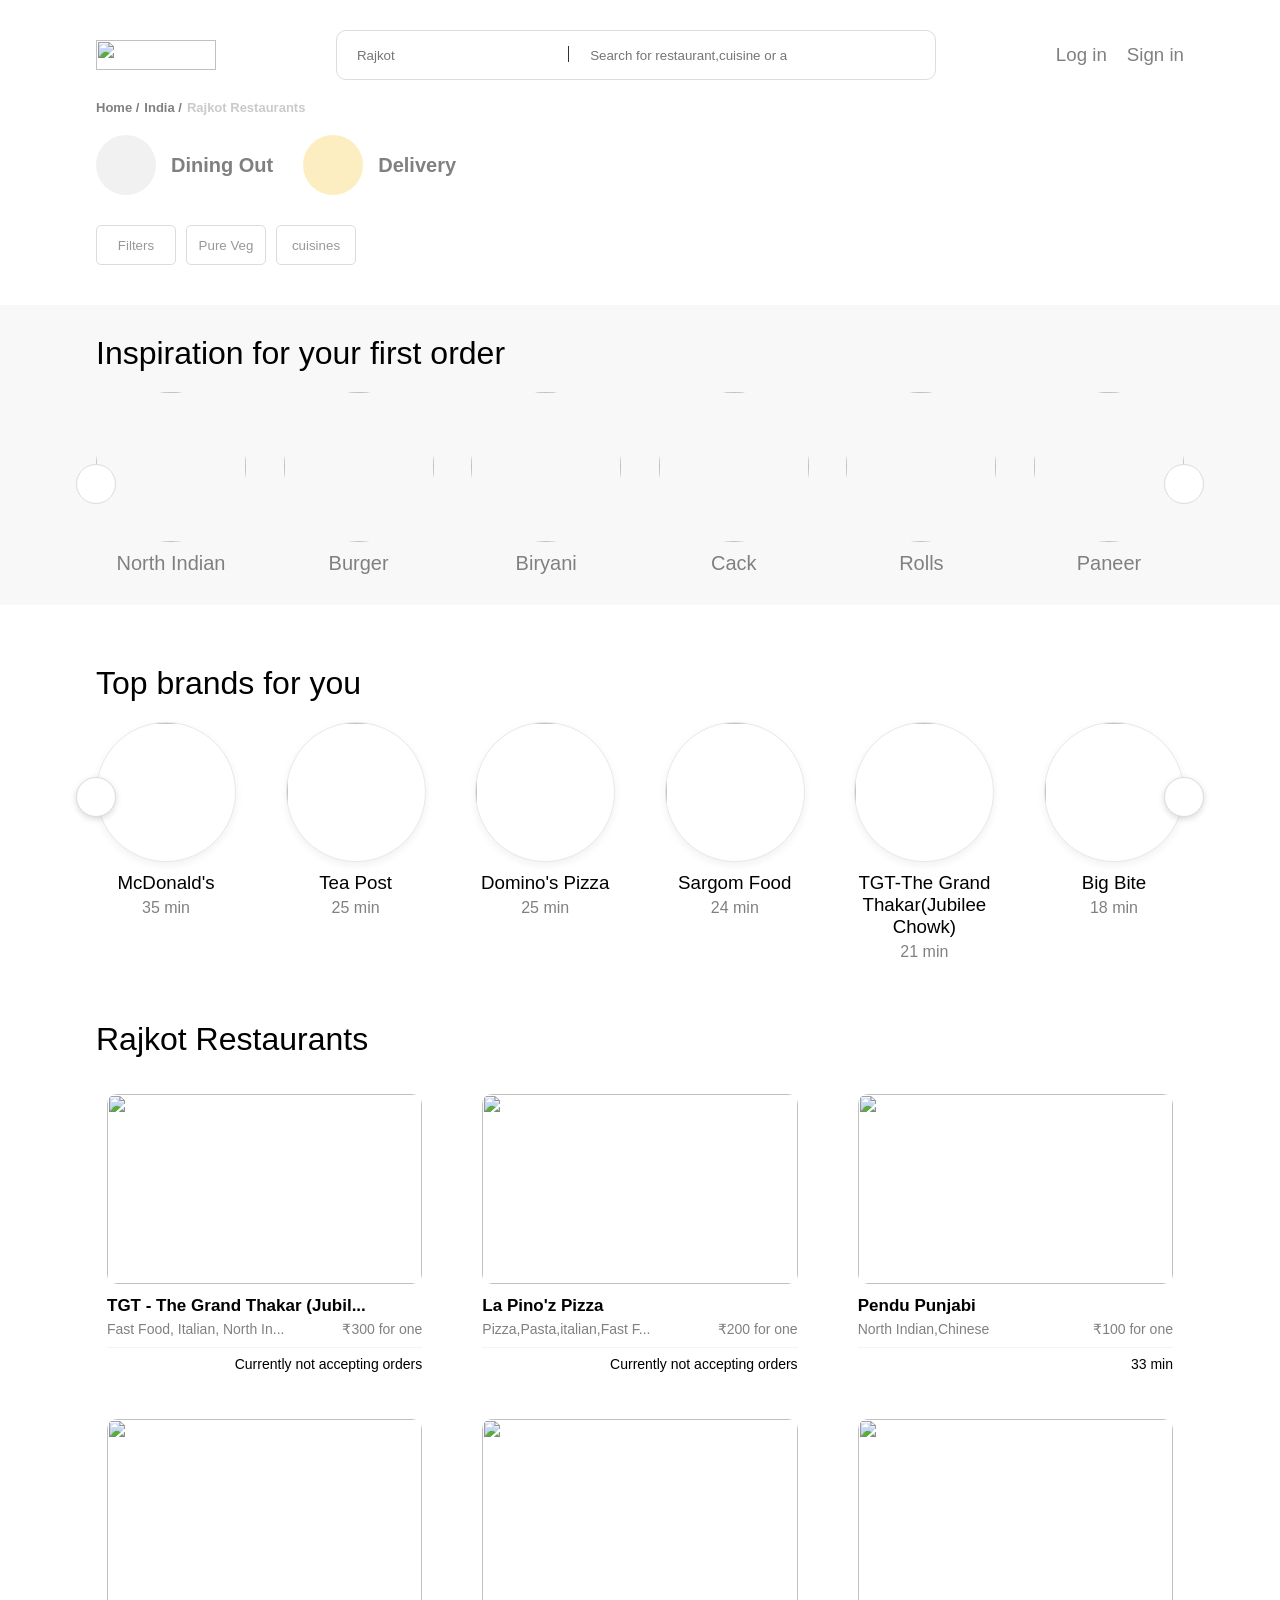
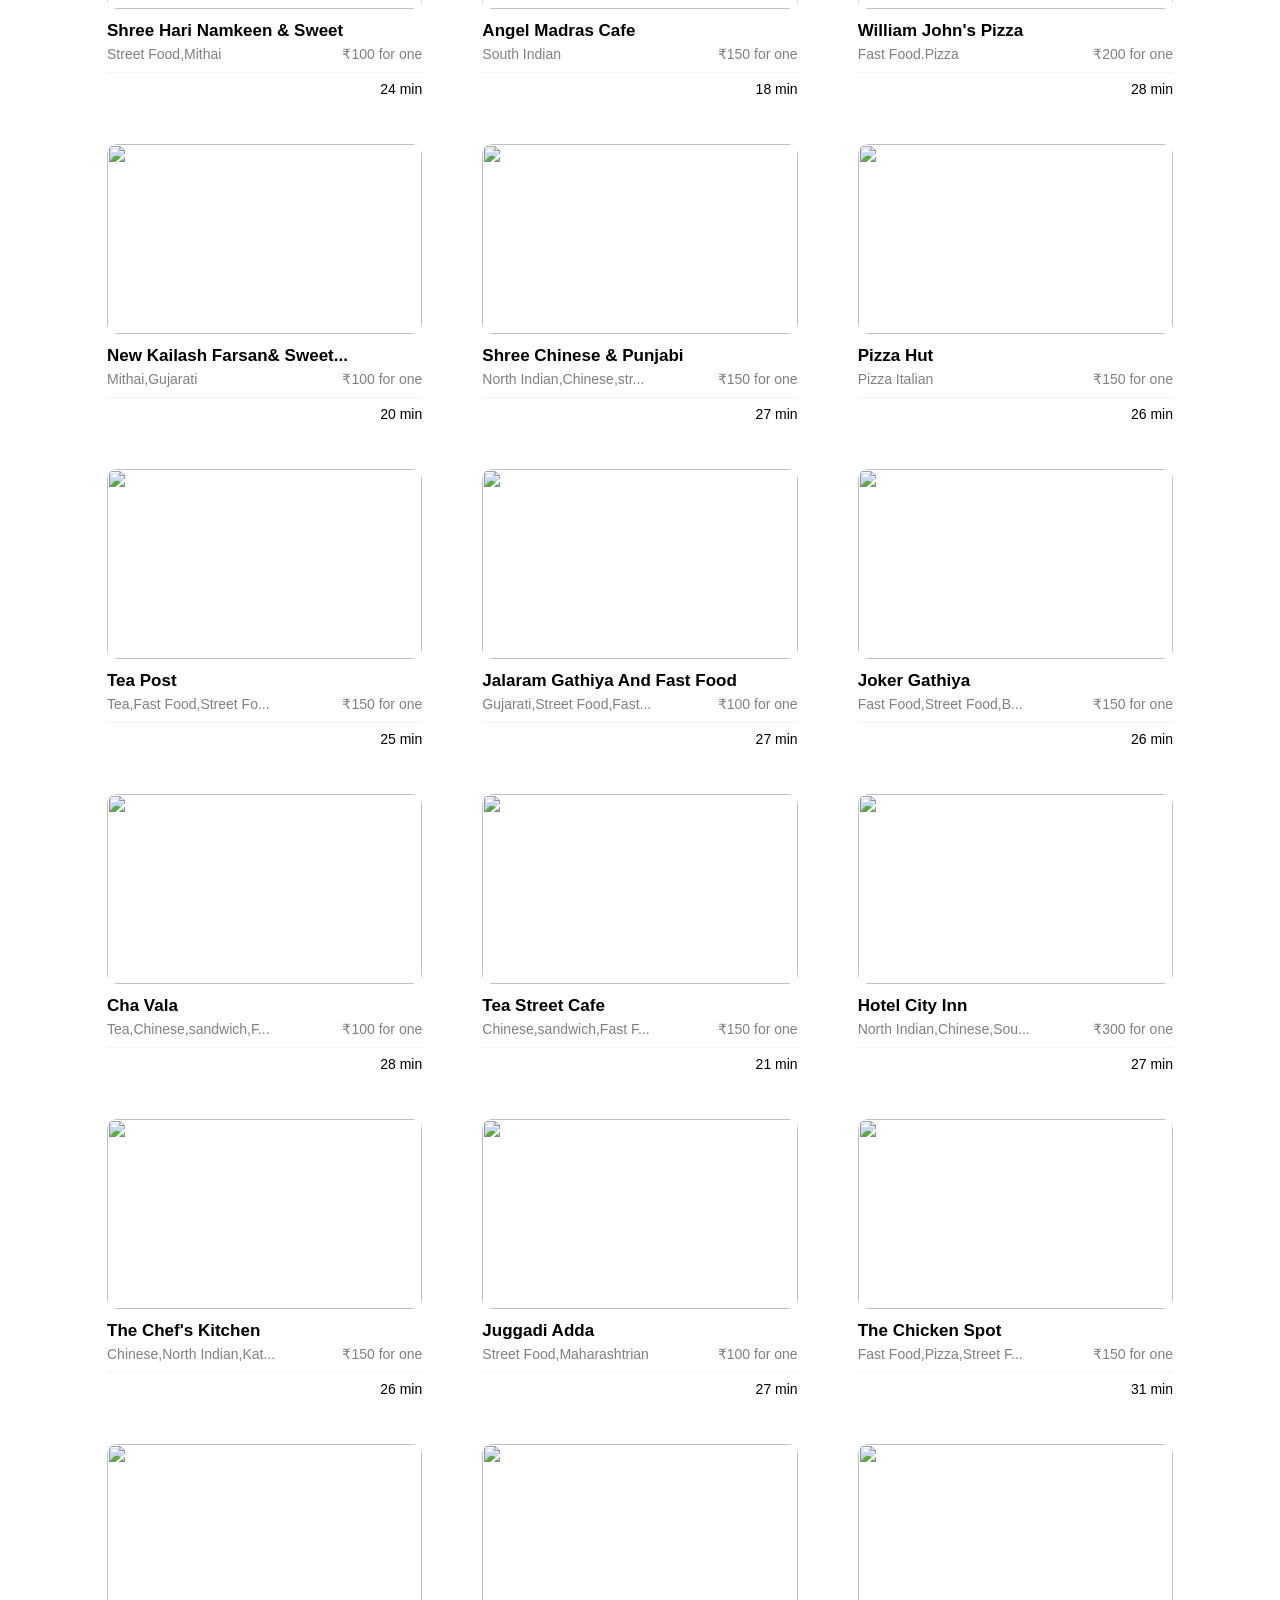
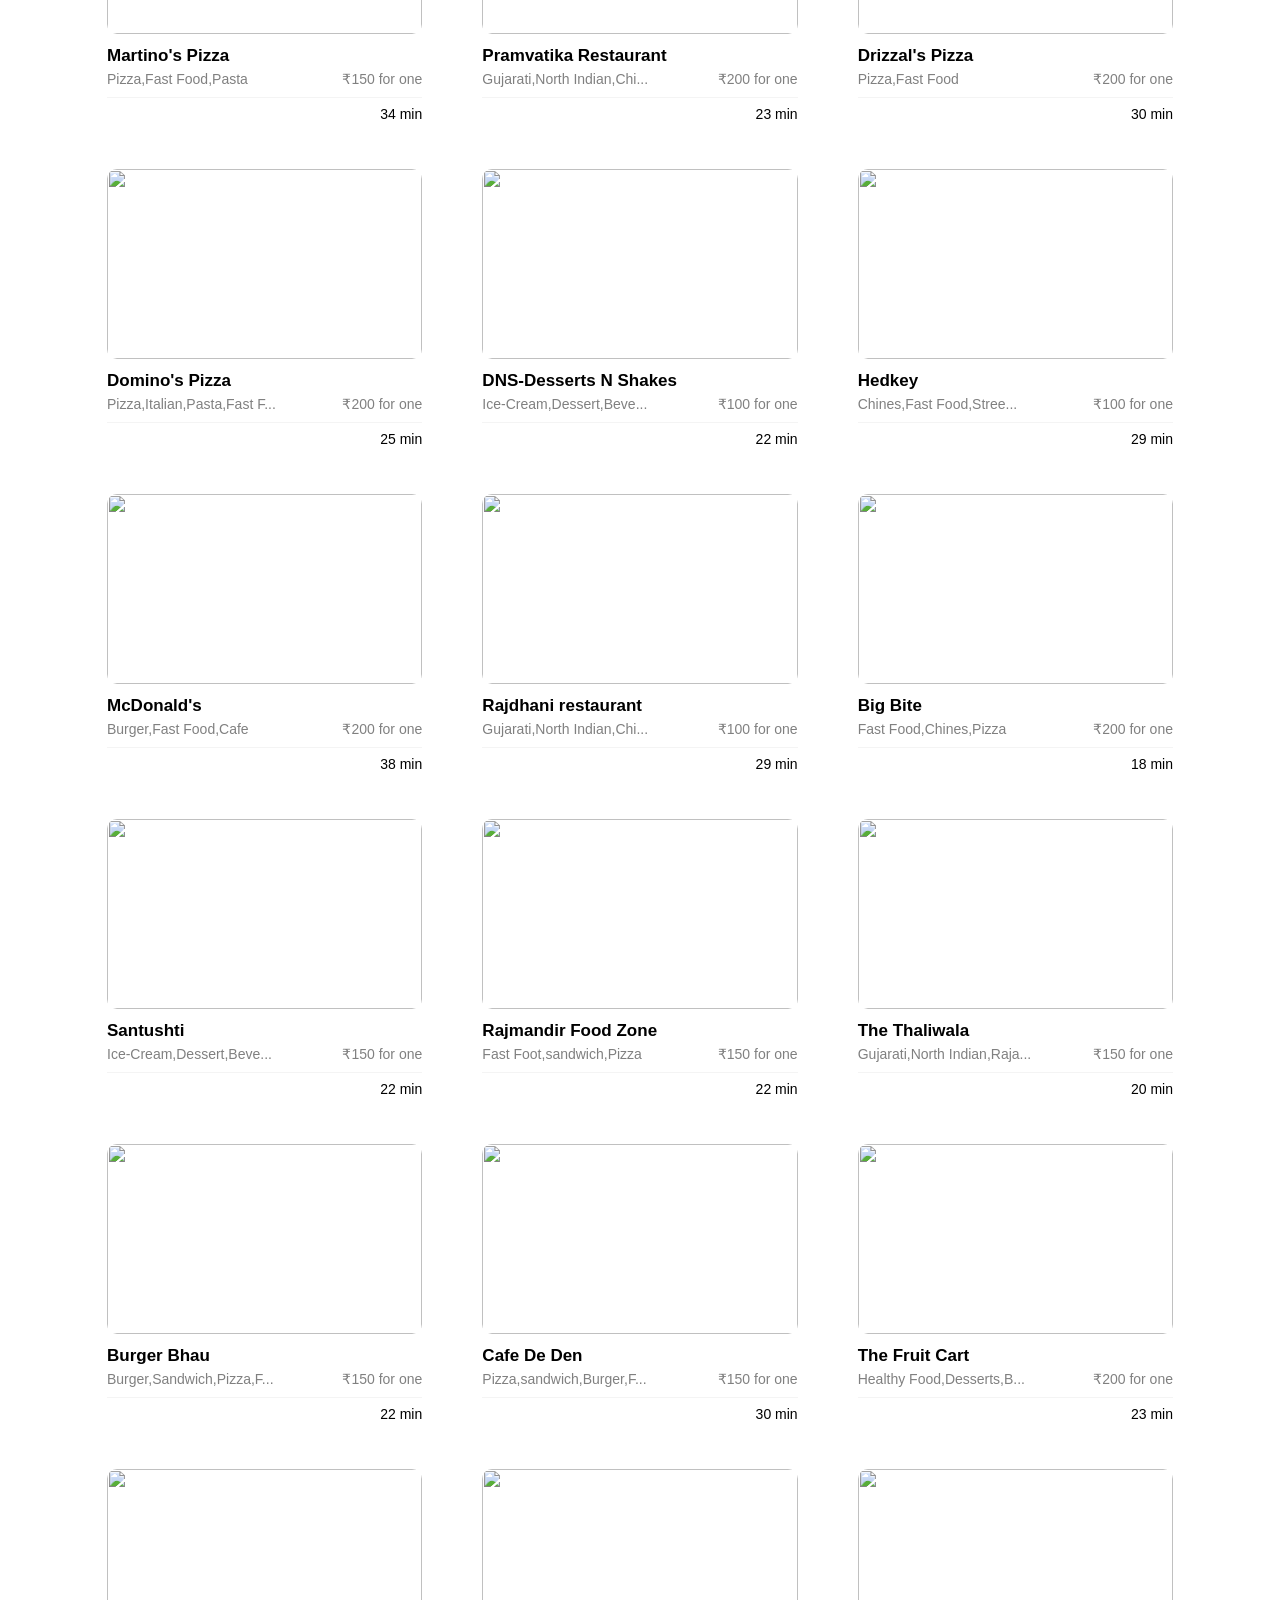
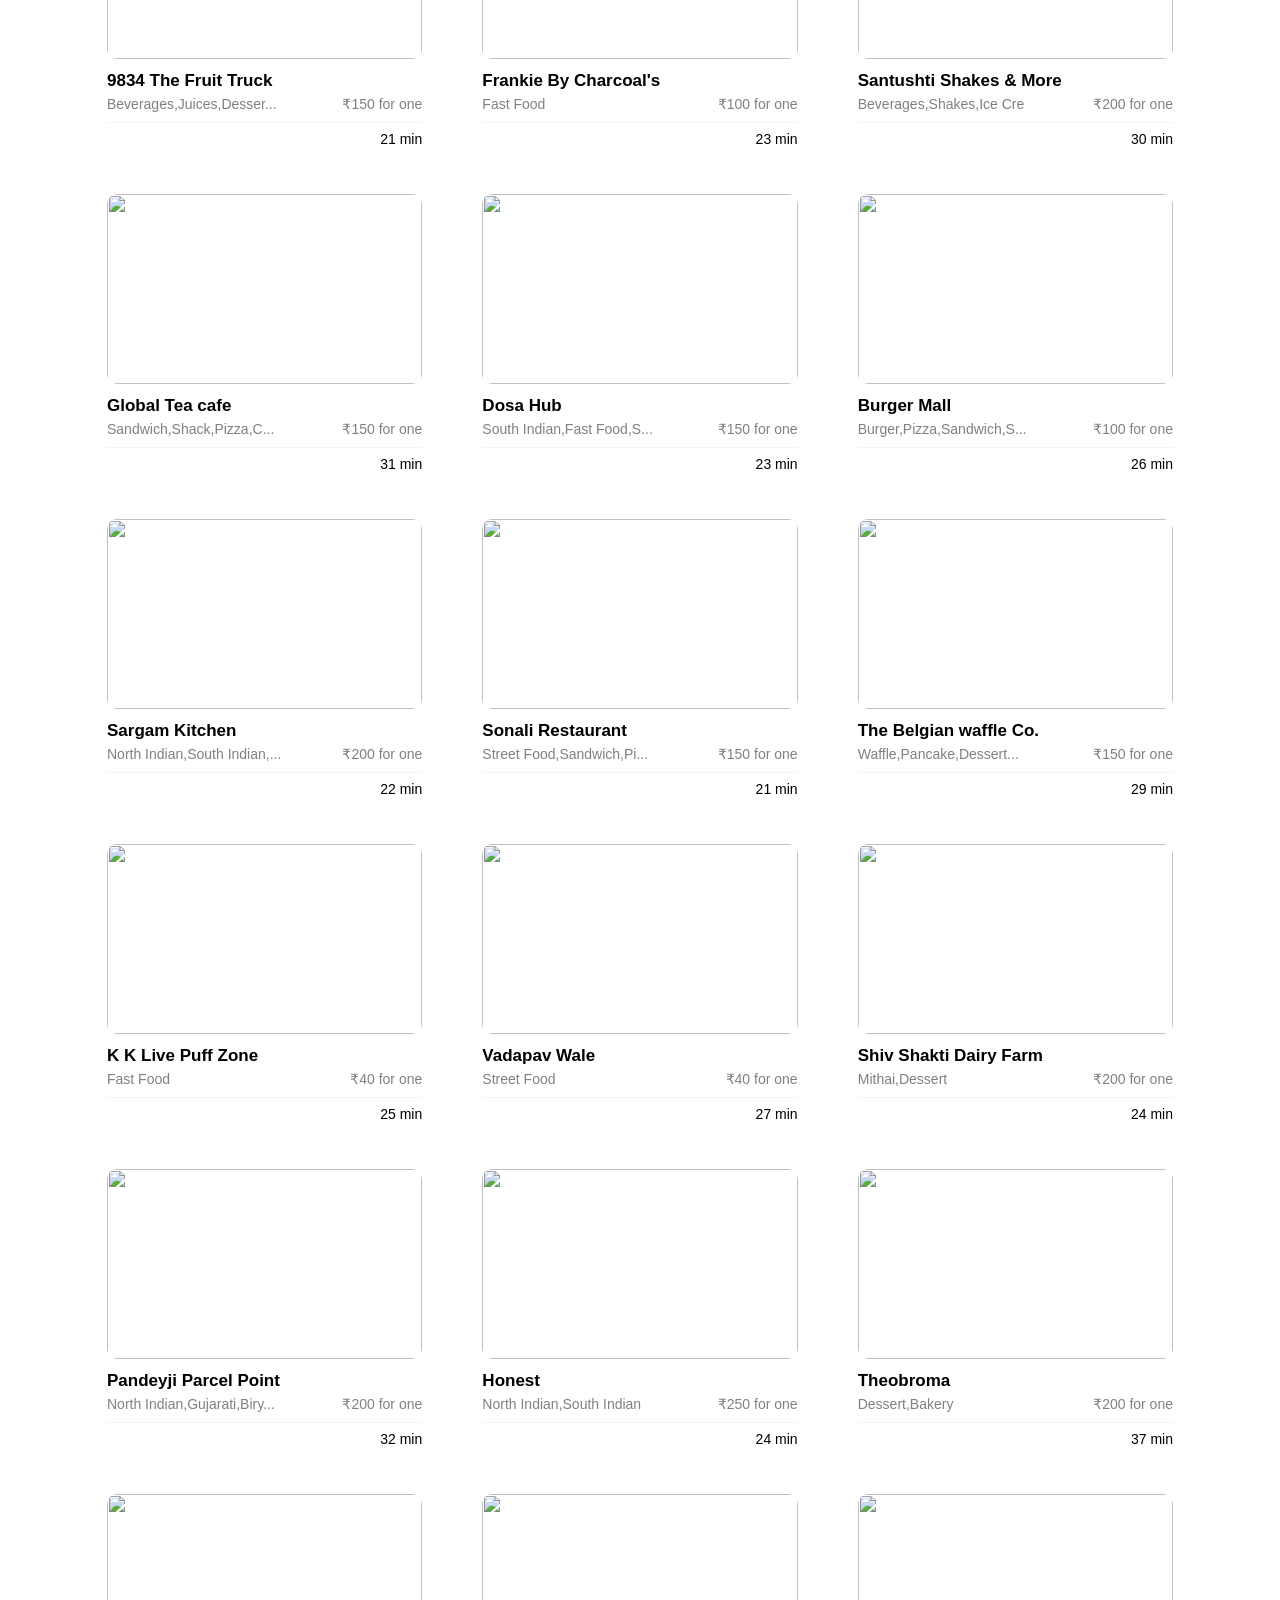
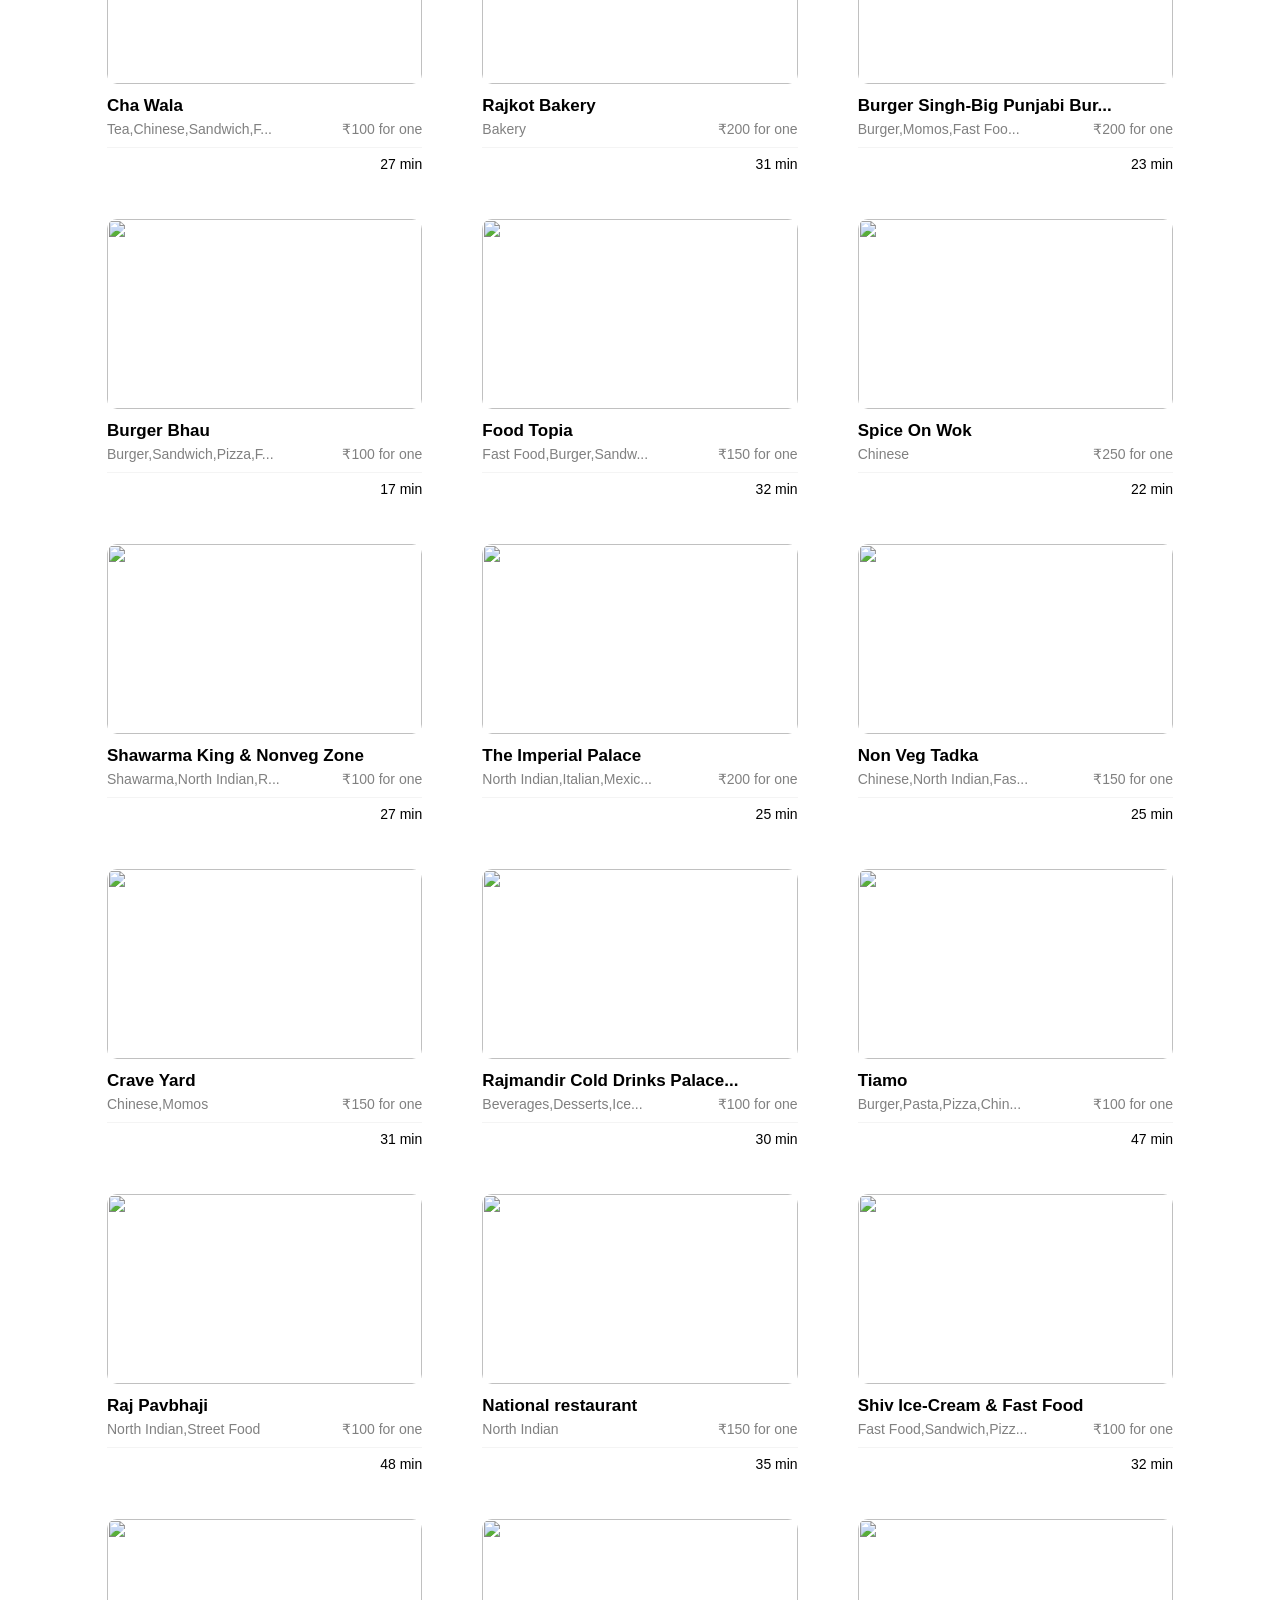
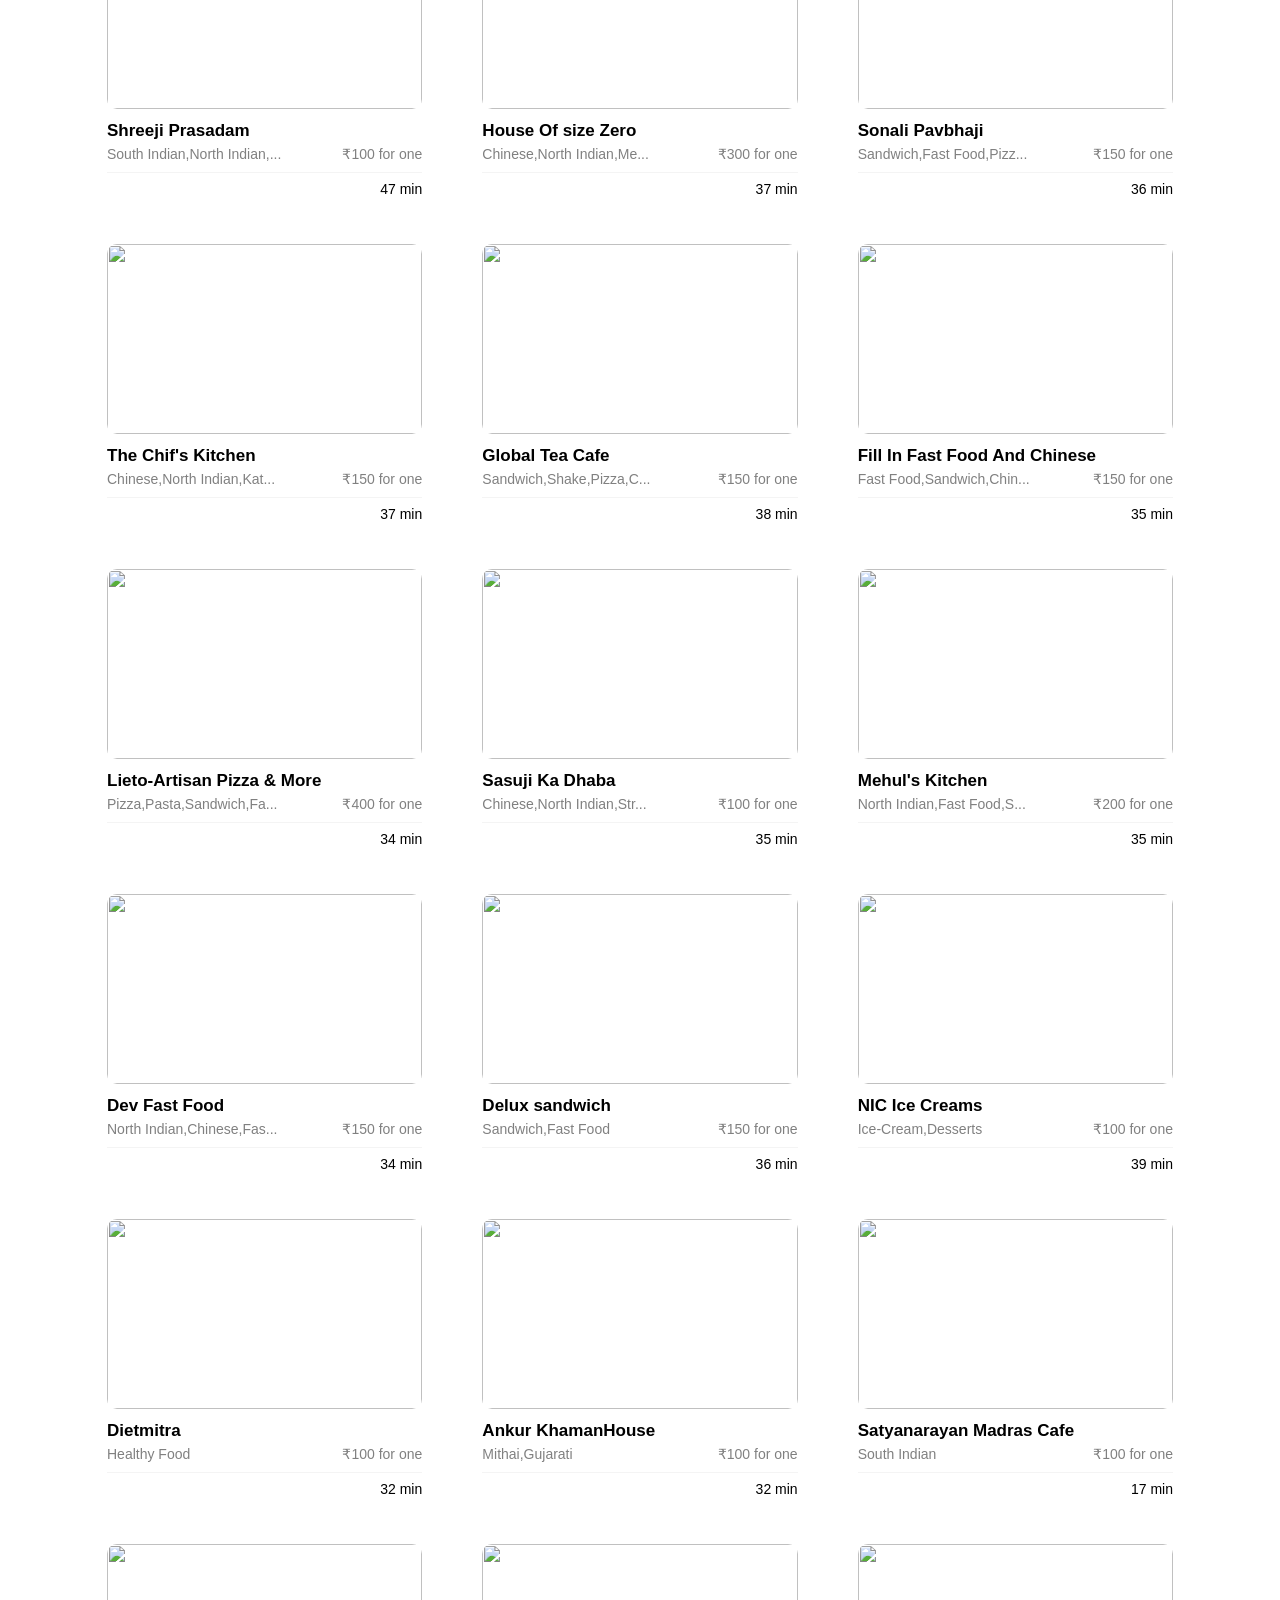
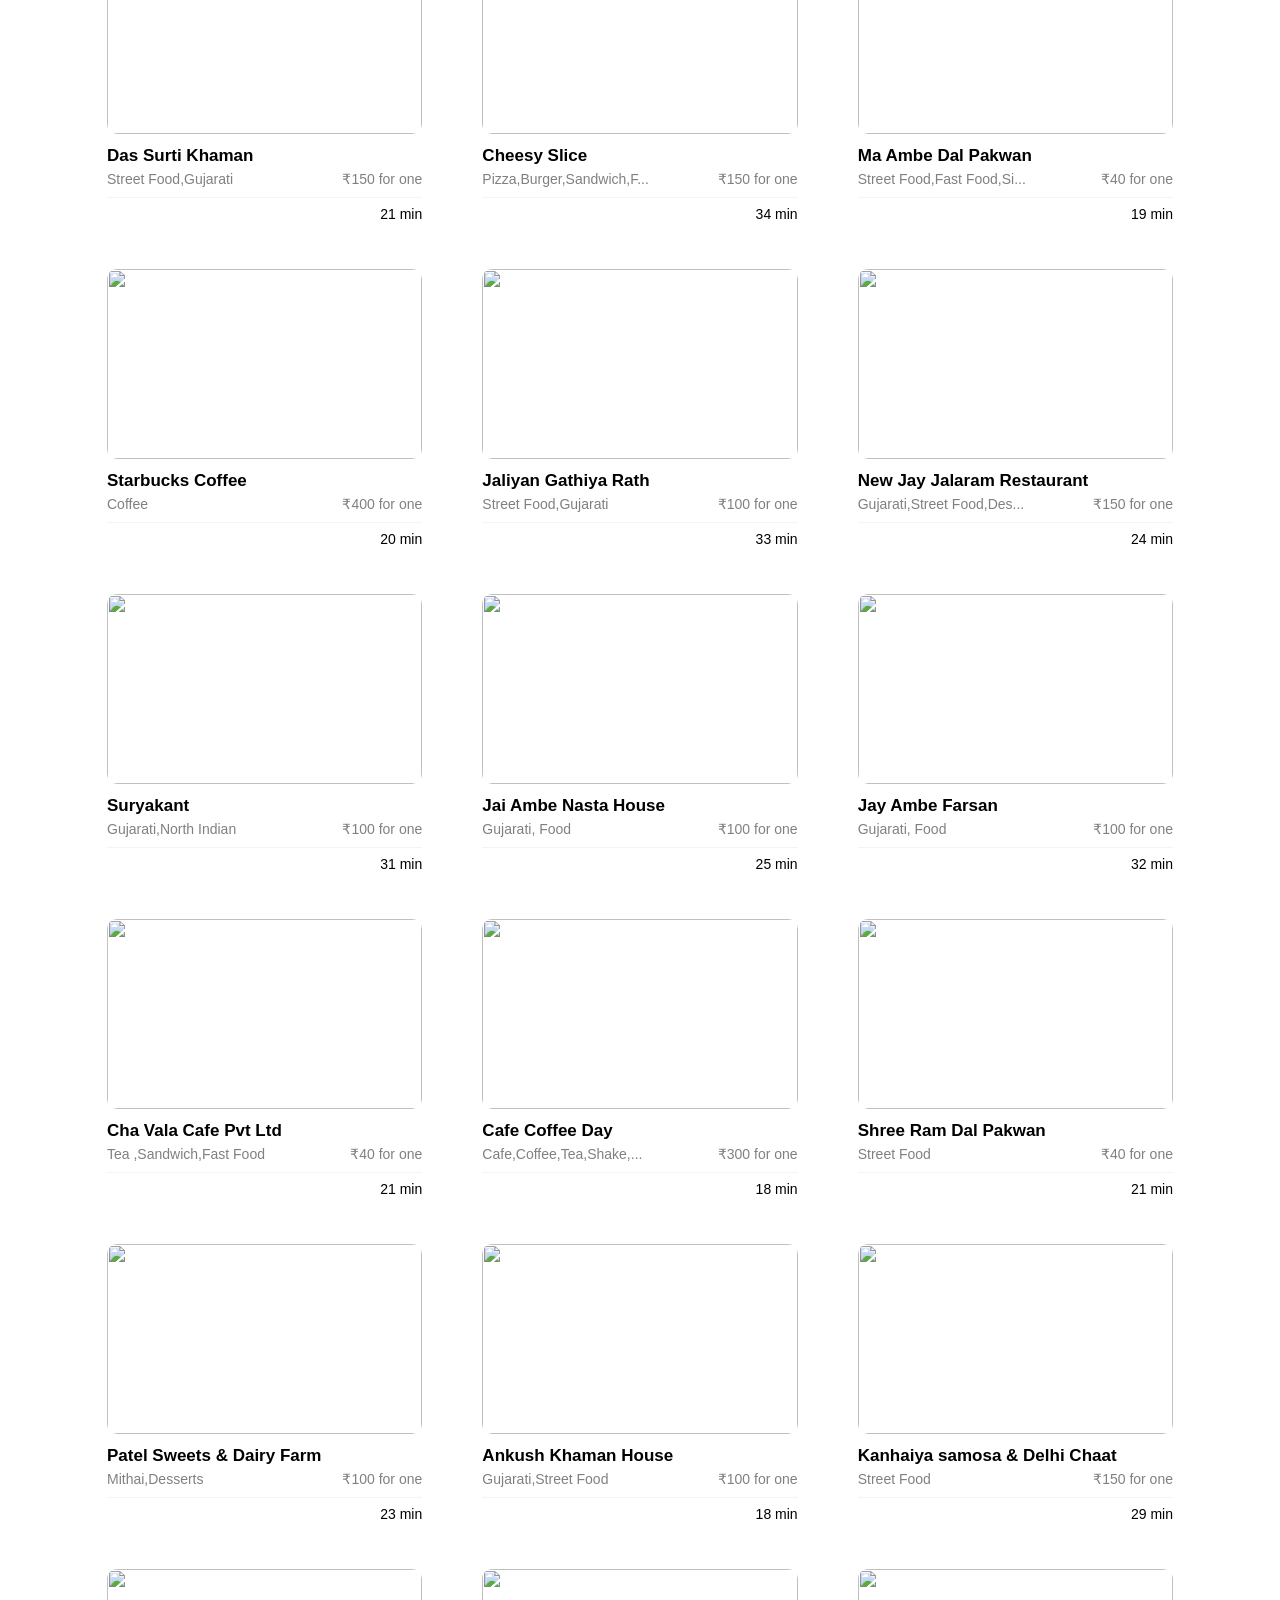
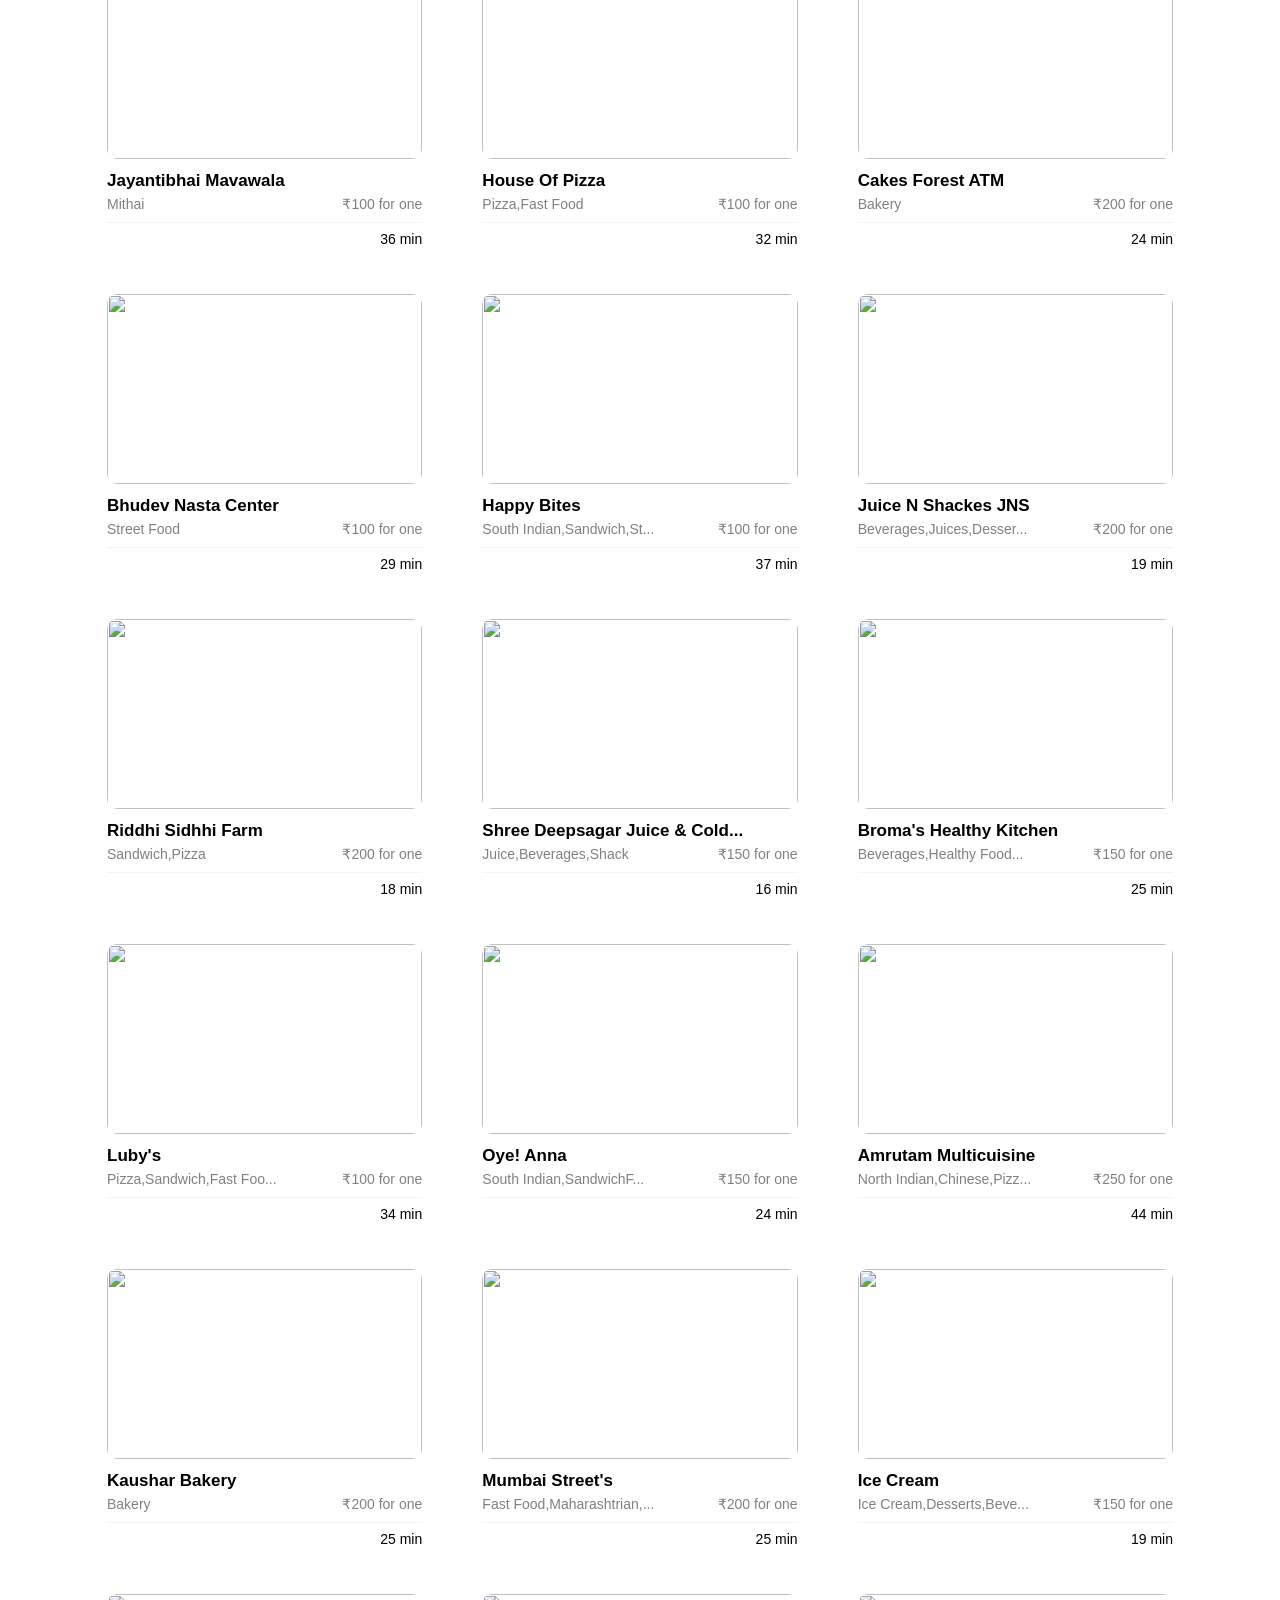
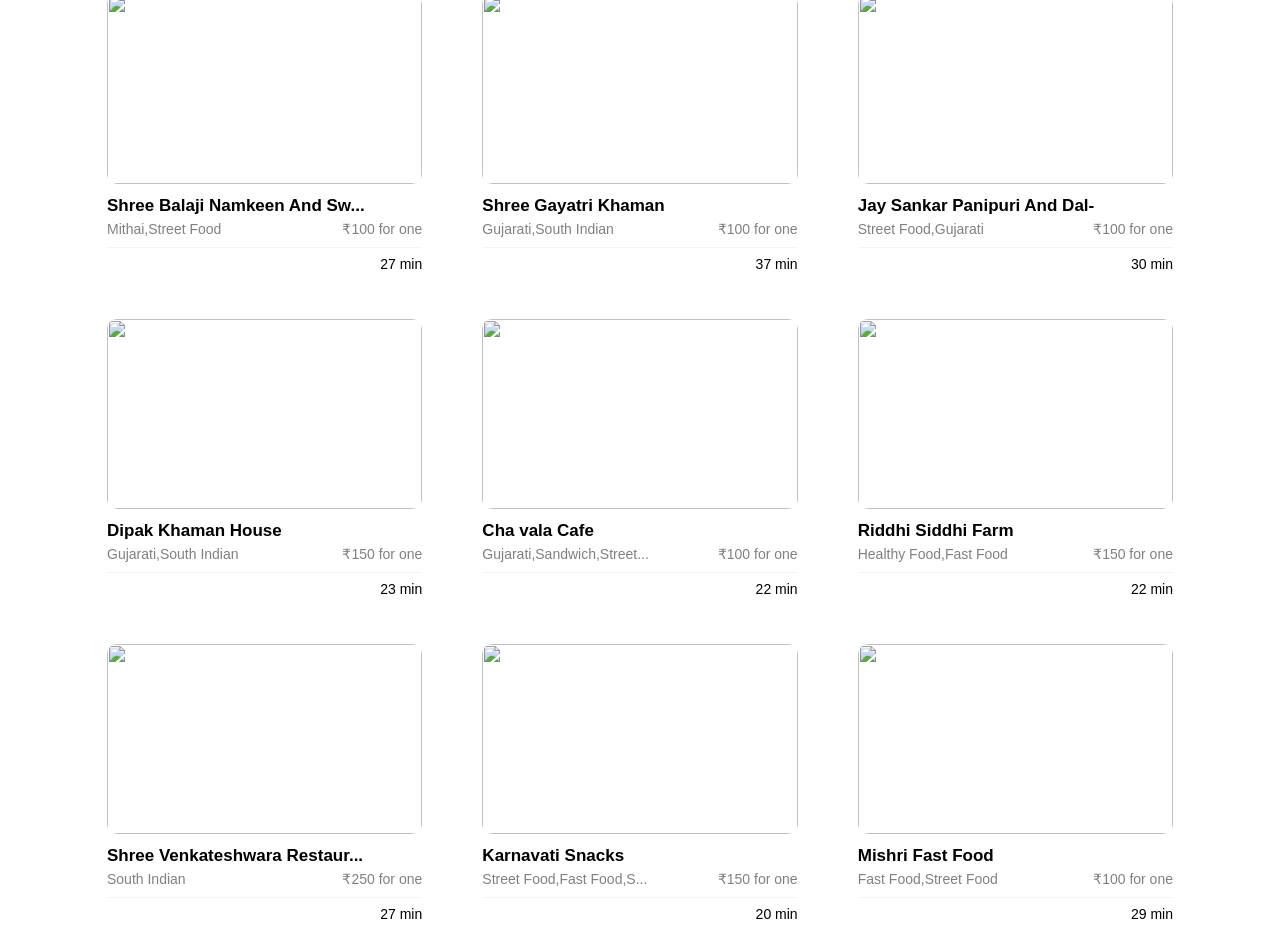
==== commit ce3853dc: "change" ====
--- a/website3/zomato.html
+++ b/website3/zomato.html
@@ -23,8 +23,10 @@
                 <i class="fa-solid fa-magnifying-glass" style="color: #4e4d4d;"></i><input type="text"
                     placeholder="Search for restaurant,cuisine or a dish">
             </div>
-            <h3>Log in</h3>
-            <h3>Sign in</h3>
+            <div class="login">
+                <h3>Log in</h3>
+                <h3>Sign in</h3>
+            </div>
         </div>
         <div class="two">
             <h4 class="h1">Home /</h4>
--- a/website3/zomato.css
+++ b/website3/zomato.css
@@ -1,12 +1,16 @@
-*{
+/* *{
     margin: 0;
     padding: 0;
     box-sizing: border-box;
 }
 .one{
     display: flex;
-    margin-left: 250px;
+    justify-content: space-evenly;
     margin-top: 30px;
+    gap: 20px;
+}
+.one .login{
+    display: flex;
 }
 .one img{
     margin-top: 10px;
@@ -33,7 +37,7 @@
     border: 1px solid gainsboro;
     display: flex;
     border-radius: 10px;
-    margin-left: 30px;
+    margin-left: 50px;
 }
 .one h3{
     font-family: 'Gill Sans', 'Gill Sans MT', Calibri, 'Trebuchet MS', sans-serif;
@@ -52,7 +56,7 @@
    gap: 5px;
 }
 .two .h1{
-    margin-left: 250px; 
+    margin-left: 145px; 
 }
 .two .h1:hover{
     color: red;
@@ -81,6 +85,9 @@
     margin-left: 15px;
     margin-top: 15px;
 }
+.three3{
+    margin-left: -160px;
+}
 .three3 h2{
     font-family: 'Trebuchet MS', 'Lucida Sans Unicode', 'Lucida Grande', 'Lucida Sans', Arial, sans-serif;
     color: gray;
@@ -112,11 +119,11 @@
     font-size: 20px;
 }
 .four{
-    width:100%;
+    width:auto;
     height: 1px;
     color: rgb(199, 64, 64);
     margin-top: 50px; 
-    margin-left: 250px; 
+    margin-left: 130px; 
   
 }
 .four .btn1,.btn2,.btn3{
@@ -147,11 +154,12 @@
 .main1 h1{
     font-family:'Gill Sans', 'Gill Sans MT', Calibri, 'Trebuchet MS', sans-serif;
     font-weight: 100;
-    margin-left: 200px;
+    margin-left: 140px;
     padding-top: 30px;
 }
 .main-1{
     display: flex;
+    gap: 33px;
 }
 .main-1 .i1{
     width: 40px;
@@ -159,7 +167,7 @@
     border-radius: 40px;
     background-color: white;
     margin-top: 100px;
-    margin-left: 180px;
+    margin-left: 140px;
     border: 1px solid gainsboro;
     position: absolute;
     z-index: 2;
@@ -172,7 +180,7 @@
     width: 150px;
     height: 150px;
     border-radius: 150px;
-    margin-left: 200px;
+    margin-left: 160px;
     margin-top: 50px;
     position: absolute;
     z-index: 1;
@@ -246,7 +254,7 @@
     border-radius: 40px;
     background-color: white;
     margin-top: 100px;
-    margin-left: 1180px;
+    margin-left: 1350px;
     border: 1px solid gainsboro;
     position: absolute;
     z-index: 2;
@@ -265,11 +273,12 @@
 .main2 h1{
     font-family:'Gill Sans', 'Gill Sans MT', Calibri, 'Trebuchet MS', sans-serif;
     font-weight: 100;
-    margin-left: 200px;
+    margin-left: 140px;
     margin-top: 20px;
 }
 .main-2{
     display: flex;
+    gap: 33px;
 }
 .main-2 .i3{
     width: 40px;
@@ -277,7 +286,7 @@
     border-radius: 40px;
     background-color: white;
     margin-top: 100px;
-    margin-left: 180px;
+    margin-left: 140px;
     border: 1px solid gainsboro;
     position: absolute;
     z-index: 2;
@@ -290,7 +299,7 @@
     width: 150px;
     height: 150px;
     border-radius: 150px;
-    margin-left: 200px;
+    margin-left: 160px;
     margin-top: 50px;
     position: absolute;
     z-index: 1;
@@ -449,7 +458,7 @@
     border-radius: 40px;
     background-color: white;
     margin-top: 100px;
-    margin-left: 1180px;
+    margin-left: 1350px;
     border: 1px solid gainsboro;
     position: absolute;
     z-index: 2;
@@ -1581,7 +1590,7 @@
 
 
 
-.main-7{
+/* .main-7{
     display: flex;
 }
 .seventeen{
@@ -3768,11 +3777,11 @@
     border: 1px solid gainsboro;
 }
 
-
-
-
-
-.main-17{
+ */
+
+
+
+/* .main-17{
     display: flex;
 }
 .twenty-47{
@@ -9232,128 +9241,755 @@
     border: 1px solid gainsboro;
 }
 
-
-
-
-
-
-
-
-
-
-
-
-
-
-
-
-
-
-
-
-
-
-
-
-
-
-
-
-
-
-
-
-
-
-
-
-
-
-
-
-
-
-
-
-
-
-
-
-
-
-
-
-
-
-
-
-
-
-
-
-
-
-
-
-
-
-
-
-
-
-
-
-
-
-
-
-
-
-
-
-
-
-
-
-
-
-
-
-
-
-
-
-
-
-
-
-
-
-
-
-
-
-
-
-
-
-
-
-
-
-
-
-
-
-
-
-
-
-
-
-
-
-
-
-
-
+ */
+
+
+
+
+
+* {
+    margin: 0;
+    padding: 0;
+    box-sizing: border-box;
+}
+
+.one {
+    display: flex;
+    justify-content: space-between;
+    align-items: center;
+    width: 85%;
+    max-width: 1200px;
+    margin: 30px auto 0 auto;
+}
+.one .login {
+    display: flex;
+    align-items: center;
+    gap: 20px;
+}
+.one img {
+    margin-top: 0;
+}
+input {
+    width: 200px;
+    border: none;
+    outline: none;
+    margin-left: 10px;
+}
+.line {
+    padding-top: 13px;
+}
+.one1 i {
+    margin-top: 17px;
+    margin-left: 10px;
+}
+.one1 .aerrow {
+    margin-top: 10px;
+}
+.one1 {
+    width: 600px;
+    height: 50px;
+    border: 1px solid gainsboro;
+    display: flex;
+    border-radius: 10px;
+}
+.one h3 {
+    font-family: 'Gill Sans', 'Gill Sans MT', Calibri, 'Trebuchet MS', sans-serif;
+    font-weight: 100;
+    color: gray;
+    margin: 0;
+    cursor: pointer;
+}
+
+.two {
+    display: flex;
+    font-family: 'Trebuchet MS', 'Lucida Sans Unicode', 'Lucida Grande', 'Lucida Sans', Arial, sans-serif;
+    font-weight: 100;
+    color: gray;
+    font-size: 13px;
+    gap: 5px;
+    width: 85%;
+    max-width: 1200px;
+    margin: 20px auto 0 auto;
+}
+.two .h1 {
+    margin-left: 0;
+}
+.two .h1:hover {
+    color: red;
+    cursor: pointer;
+}
+.two .h2:hover {
+    color: red;
+    cursor: pointer;
+}
+.two .h3 {
+    color: rgb(202, 202, 202);
+}
+
+.three {
+    display: flex;
+    gap: 30px;
+    width: 85%;
+    max-width: 1200px;
+    margin: 20px auto 0 auto;
+}
+.three3 {
+    display: flex;
+    align-items: center;
+    margin-left: 0;
+}
+.img1 {
+    width: 60px;
+    height: 60px;
+    border-radius: 100px;
+    background-color: rgb(241, 241, 241);
+    margin: 0;
+    display: flex;
+    justify-content: center;
+    align-items: center;
+}
+.img1 img {
+    margin: 0;
+}
+.three3 h2 {
+    font-family: 'Trebuchet MS', 'Lucida Sans Unicode', 'Lucida Grande', 'Lucida Sans', Arial, sans-serif;
+    color: gray;
+    margin-left: 15px;
+    font-size: 20px;
+}
+
+.three-3 {
+    display: flex;
+    align-items: center;
+    margin-left: 0;
+}
+.img2 {
+    width: 60px;
+    height: 60px;
+    border-radius: 100px;
+    background-color: rgb(252, 238, 192);
+    margin: 0;
+    display: flex;
+    justify-content: center;
+    align-items: center;
+}
+.img2 img {
+    margin: 0;
+}
+.three-3 h2 {
+    font-family: 'Trebuchet MS', 'Lucida Sans Unicode', 'Lucida Grande', 'Lucida Sans', Arial, sans-serif;
+    color: gray;
+    margin-left: 15px;
+    font-size: 20px;
+}
+
+.four {
+    width: 85%;
+    max-width: 1200px;
+    margin: 30px auto 0 auto;
+    display: flex;
+    gap: 10px;
+}
+.four .btn1, .btn2, .btn3 {
+    width: 80px;
+    height: 40px;
+    border: 1px solid gainsboro;
+    background-color: white;
+    border-radius: 5px;
+    color: rgb(152, 152, 152);
+    margin-left: 0;
+    cursor: pointer;
+}
+.four .btn1:hover, .four .btn2:hover, .four .btn3:hover {
+    background-color: gainsboro;
+}
+
+.main1 {
+    width: 100%;
+    background-color: rgb(248, 248, 248);
+    margin-top: 40px;
+    padding: 30px 0;
+}
+.main1 h1 {
+    font-family: 'Gill Sans', 'Gill Sans MT', Calibri, 'Trebuchet MS', sans-serif;
+    font-weight: 100;
+    width: 85%;
+    max-width: 1200px;
+    margin: 0 auto 20px auto;
+    padding: 0;
+}
+.main-1 {
+    width: 85%;
+    max-width: 1200px;
+    margin: 0 auto;
+    display: flex;
+    justify-content: space-between;
+    align-items: center;
+    position: relative;
+}
+.main-1 .i1 {
+    width: 40px;
+    height: 40px;
+    border-radius: 40px;
+    background-color: white;
+    border: 1px solid gainsboro;
+    position: absolute;
+    left: -20px;
+    z-index: 2;
+    display: flex;
+    justify-content: center;
+    align-items: center;
+}
+.main-1 .i2 {
+    width: 40px;
+    height: 40px;
+    border-radius: 40px;
+    background-color: white;
+    border: 1px solid gainsboro;
+    position: absolute;
+    right: -20px;
+    z-index: 2;
+    display: flex;
+    justify-content: center;
+    align-items: center;
+}
+.img-1, .img-2, .img-3, .img-4, .img-5, .img-6 {
+    text-align: center;
+}
+.img-1 img, .img-2 img, .img-3 img, .img-4 img, .img-5 img, .img-6 img {
+    width: 150px;
+    height: 150px;
+    border-radius: 150px;
+    object-fit: cover;
+    margin: 0 auto;
+    display: block;
+}
+.img-1 h2, .img-2 h2, .img-3 h2, .img-4 h2, .img-5 h2, .img-6 h2 {
+    font-family: 'Gill Sans', 'Gill Sans MT', Calibri, 'Trebuchet MS', sans-serif;
+    font-weight: 100;
+    font-size: 20px;
+    color: gray;
+    margin: 10px 0 0 0;
+    text-align: center;
+}
+
+
+.main2 {
+    width: 100%;
+    margin-top: 40px;
+    padding: 20px 0;
+}
+.main2 h1 {
+    font-family: 'Gill Sans', 'Gill Sans MT', Calibri, 'Trebuchet MS', sans-serif;
+    font-weight: 100;
+    width: 85%;
+    max-width: 1200px;
+    margin: 0 auto 20px auto;
+}
+
+.main-2 {
+    width: 85%;
+    max-width: 1200px;
+    margin: 0 auto;
+    display: flex;
+    justify-content: space-between;
+    align-items: flex-start;
+    position: relative;
+}
+
+.main-2 .i3, .main-2 .i4 {
+    width: 36px;
+    height: 36px;
+    border-radius: 50%;
+    background-color: #ffffff;
+    border: 1px solid #e0e0e0;
+    box-shadow: 0 2px 6px rgba(0, 0, 0, 0.15);
+    position: absolute;
+    top: 55px;                    /* 140px image na center ma barabar set karva mate */
+    z-index: 5;
+    display: flex;
+    justify-content: center;
+    align-items: center;
+    cursor: pointer;
+    transition: all 0.2s ease;
+}
+
+
+.main-2 .i3 {
+    left: -18px;                  
+}
+
+
+.main-2 .i4 {
+    right: -18px;
+}
+
+
+.main-2 .i3:hover, .main-2 .i4:hover {
+    background-color: #f8f8f8;
+    box-shadow: 0 4px 10px rgba(0, 0, 0, 0.22);
+}
+
+.main-2 .i3 i, .main-2 .i4 i {
+    font-size: 13px;
+    color: #4f4f4f;
+    margin: 0;                    
+}
+.main-2 .i3 {
+    width: 40px;
+    height: 40px;
+    border-radius: 40px;
+    background-color: white;
+    border: 1px solid gainsboro;
+    position: absolute;
+    left: -20px;
+    z-index: 2;
+    display: flex;
+    justify-content: center;
+    align-items: center;
+}
+.main-2 .i4 {
+    width: 40px;
+    height: 40px;
+    border-radius: 40px;
+    background-color: white;
+    border: 1px solid gainsboro;
+    position: absolute;
+    right: -20px;
+    z-index: 2;
+    display: flex;
+    justify-content: center;
+    align-items: center;
+}
+.img-7, .img-8, .img-9, .img-10, .img-11, .img-12 {
+    text-align: center;
+}
+
+.img-7 img, .img-8 img, .img-9 img, .img-10 img, .img-11 img, .img-12 img {
+    width: 140px;
+    height: 140px;
+    border-radius: 50%;
+    object-fit: cover;               
+    background-color: #ffffff;     
+    border: 1px solid #e8e8e8;   
+    box-shadow: 0 3px 8px rgba(0, 0, 0, 0.06);
+    display: block;
+    margin: 0 auto;
+}
+.img-7 h3, .img-8 h3, .img-9 h3, .img-10 h3, .img-11 h3, .img-12 h3 {
+    font-family: 'Gill Sans', 'Gill Sans MT', Calibri, 'Trebuchet MS', sans-serif;
+    font-weight: 100;
+    margin: 10px 0 0 0;
+}
+.img-7 h4, .img-8 h4, .img-9 h4, .img-10 h4, .img-11 h4, .img-12 h4 {
+    font-family: 'Gill Sans', 'Gill Sans MT', Calibri, 'Trebuchet MS', sans-serif;
+    font-weight: 200;
+    margin: 5px 0 0 0;
+    color: gray;
+}
+
+.main3 {
+    width: 100%;
+    margin-top: 40px;
+}
+.main3 h1 {
+    font-family: 'Gill Sans', 'Gill Sans MT', Calibri, 'Trebuchet MS', sans-serif;
+    font-weight: 100;
+    width: 85%;
+    max-width: 1200px;
+    margin: 0 auto 10px auto;
+}
+
+.main-3, .main-4, .main-5, .main-6, .main-7, .main-8, .main-9, .main-10,
+.main-11, .main-12, .main-13, .main-14, .main-15, .main-16, .main-17,
+.main-18, .main-19, .main-20, .main-21, .main-22, .main-23, .main-24,
+.main-25, .main-26, .main-27, .main-28, .main-29, .main-30, .main-31,
+.main-32, .main-33, .main-34, .main-35, .main-36, .main-37, .main-38,
+.main-39, .main-40, .main-41 {
+    width: 85%;
+    max-width: 1200px;
+    margin: 25px auto 0 auto;
+    display: flex;
+    justify-content: space-between;
+}
+
+.five, .six, .seven, .eight, .nine, .ten, .eleven, .twelve, .thrteen, .fourteen,
+.fifteen, .sixteen, .seventeen, .eighteen, .ninteen, .twenty,
+.twenty-21, .twenty-22, .twenty-23, .twenty-24, .twenty-25, .twenty-26, .twenty-27,
+.twenty-28, .twenty-29, .twenty-30, .twenty-31, .twenty-32, .twenty-33, .twenty-34,
+.twenty-35, .twenty-36, .twenty-37, .twenty-38, .twenty-39, .twenty-40, .twenty-41,
+.twenty-42, .twenty-43, .twenty-44, .twenty-45, .twenty-46, .twenty-47, .twenty-48,
+.twenty-49, .twenty-50, .twenty-51, .twenty-52, .twenty-53, .twenty-54, .twenty-55,
+.twenty-56, .twenty-57, .twenty-58, .twenty-59, .twenty-60, .twenty-61, .twenty-62,
+.twenty-63, .twenty-64, .twenty-65, .twenty-66, .twenty-67, .twenty-68, .twenty-69,
+.twenty-70, .twenty-71, .twenty-72, .twenty-73, .twenty-74, .twenty-75, .twenty-76,
+.twenty-77, .twenty-78, .twenty-79, .twenty-80, .twenty-81, .twenty-82, .twenty-83,
+.twenty-84, .twenty-85, .twenty-86, .twenty-87, .twenty-88, .twenty-89, .twenty-90,
+.twenty-91, .twenty-93, .twenty-94, .twenty-95, .twenty-96, .twenty-97, .twenty-98,
+.twenty-99, .twenty-100, .twenty-101, .twenty-102, .twenty-103, .twenty-104,
+.twenty-105, .twenty-106, .twenty-107, .twenty-108, .twenty-109, .twenty-110,
+.twenty-111, .twenty-112, .twenty-113, .twenty-114, .twenty-115, .twenty-116,
+.twenty-117, .twenty-118, .twenty-119, .twenty-120, .twenty-121, .twenty-122 {
+    width: 31%;
+    height: auto;
+    border-radius: 20px;
+    margin: 0;
+    padding: 10px;
+    border: 1px solid transparent;
+    transition: 0.2s;
+    background: #fff;
+}
+
+.five:hover, .six:hover, .seven:hover, .eight:hover, .nine:hover, .ten:hover,
+.eleven:hover, .twelve:hover, .thrteen:hover, .fourteen:hover, .fifteen:hover,
+.sixteen:hover, .seventeen:hover, .eighteen:hover, .ninteen:hover, .twenty:hover,
+.twenty-21:hover, .twenty-22:hover, .twenty-23:hover, .twenty-24:hover, .twenty-25:hover,
+.twenty-26:hover, .twenty-27:hover, .twenty-28:hover, .twenty-29:hover, .twenty-30:hover,
+.twenty-31:hover, .twenty-32:hover, .twenty-33:hover, .twenty-34:hover, .twenty-35:hover,
+.twenty-36:hover, .twenty-37:hover, .twenty-38:hover, .twenty-39:hover, .twenty-40:hover,
+.twenty-41:hover, .twenty-42:hover, .twenty-43:hover, .twenty-44:hover, .twenty-45:hover,
+.twenty-46:hover, .twenty-47:hover, .twenty-48:hover, .twenty-49:hover, .twenty-50:hover,
+.twenty-51:hover, .twenty-52:hover, .twenty-53:hover, .twenty-54:hover, .twenty-55:hover,
+.twenty-56:hover, .twenty-57:hover, .twenty-58:hover, .twenty-59:hover, .twenty-60:hover,
+.twenty-61:hover, .twenty-62:hover, .twenty-63:hover, .twenty-64:hover, .twenty-65:hover,
+.twenty-66:hover, .twenty-67:hover, .twenty-68:hover, .twenty-69:hover, .twenty-70:hover,
+.twenty-71:hover, .twenty-72:hover, .twenty-73:hover, .twenty-74:hover, .twenty-75:hover,
+.twenty-76:hover, .twenty-77:hover, .twenty-78:hover, .twenty-79:hover, .twenty-80:hover,
+.twenty-81:hover, .twenty-82:hover, .twenty-83:hover, .twenty-84:hover, .twenty-85:hover,
+.twenty-86:hover, .twenty-87:hover, .twenty-88:hover, .twenty-89:hover, .twenty-90:hover,
+.twenty-91:hover, .twenty-93:hover, .twenty-94:hover, .twenty-95:hover, .twenty-96:hover,
+.twenty-97:hover, .twenty-98:hover, .twenty-99:hover, .twenty-100:hover, .twenty-101:hover,
+.twenty-102:hover, .twenty-103:hover, .twenty-104:hover, .twenty-105:hover, .twenty-106:hover,
+.twenty-107:hover, .twenty-108:hover, .twenty-109:hover, .twenty-110:hover, .twenty-111:hover,
+.twenty-112:hover, .twenty-113:hover, .twenty-114:hover, .twenty-115:hover, .twenty-116:hover,
+.twenty-117:hover, .twenty-118:hover, .twenty-119:hover, .twenty-120:hover, .twenty-121:hover,
+.twenty-122:hover {
+    border: 1px solid gainsboro;
+    box-shadow: 0 4px 12px rgba(0, 0, 0, 0.08);
+}
+
+.five img, .six img, .seven img, .eight img, .nine img, .ten img,
+.eleven img, .twelve img, .thrteen img, .fourteen img, .fifteen img,
+.sixteen img, .seventeen img, .eighteen img, .ninteen img, .twenty img,
+.twenty-21 img, .twenty-22 img, .twenty-23 img, .twenty-24 img, .twenty-25 img,
+.twenty-26 img, .twenty-27 img, .twenty-28 img, .twenty-29 img, .twenty-30 img,
+.twenty-31 img, .twenty-32 img, .twenty-33 img, .twenty-34 img, .twenty-35 img,
+.twenty-36 img, .twenty-37 img, .twenty-38 img, .twenty-39 img, .twenty-40 img,
+.twenty-41 img, .twenty-42 img, .twenty-43 img, .twenty-44 img, .twenty-45 img,
+.twenty-46 img, .twenty-47 img, .twenty-48 img, .twenty-49 img, .twenty-50 img,
+.twenty-51 img, .twenty-52 img, .twenty-53 img, .twenty-54 img, .twenty-55 img,
+.twenty-56 img, .twenty-57 img, .twenty-58 img, .twenty-59 img, .twenty-60 img,
+.twenty-61 img, .twenty-62 img, .twenty-63 img, .twenty-64 img, .twenty-65 img,
+.twenty-66 img, .twenty-67 img, .twenty-68 img, .twenty-69 img, .twenty-70 img,
+.twenty-71 img, .twenty-72 img, .twenty-73 img, .twenty-74 img, .twenty-75 img,
+.twenty-76 img, .twenty-77 img, .twenty-78 img, .twenty-79 img, .twenty-80 img,
+.twenty-81 img, .twenty-82 img, .twenty-83 img, .twenty-84 img, .twenty-85 img,
+.twenty-86 img, .twenty-87 img, .twenty-88 img, .twenty-89 img, .twenty-90 img,
+.twenty-91 img, .twenty-93 img, .twenty-94 img, .twenty-95 img, .twenty-96 img,
+.twenty-97 img, .twenty-98 img, .twenty-99 img, .twenty-100 img, .twenty-101 img,
+.twenty-102 img, .twenty-103 img, .twenty-104 img, .twenty-105 img, .twenty-106 img,
+.twenty-107 img, .twenty-108 img, .twenty-109 img, .twenty-110 img, .twenty-111 img,
+.twenty-112 img, .twenty-113 img, .twenty-114 img, .twenty-115 img, .twenty-116 img,
+.twenty-117 img, .twenty-118 img, .twenty-119 img, .twenty-120 img, .twenty-121 img,
+.twenty-122 img {
+    width: 100%;
+    height: 190px;
+    object-fit: cover;
+    border-radius: 10px;
+    margin: 0;
+}
+
+.one-1, .four-4, .six-6, .eight-8, .ten-10, .twelve-12, .forteen-14, .sixteen-16,
+.eighteen-18, .twenty-20, .twentytwo-22, .twentyfour-24, .twentysix-26, .twentyeight-28,
+.thirty-30, .thirtytwo-32, .thirtyfour-34, .thirtysix-36, .thirtyeight-38, .fourty-40,
+.fourtytwo-42, .fourtyfour-44, .fourtysix-46, .fourtyeight-48, .fifty-50, .fiftytwo-52,
+.fiftyfour-54, .fiftysix-56, .fiftyeight-58, .sixty-60, .sixtytwo-62, .sixtyfour-64,
+.sixtysix-66, .sixtyeight-68, .seventy-70, .seventytwo-72, .seventyfour-74, .seventysix-76,
+.seventyeight-78, .eighty-80, .eightytwo-82, .eightyfour-84, .eightysix-86, .eightyeight-88,
+.ninty-90, .nintytwo-92, .nintyfour-94, .nintysix-96, .nintyeight-98, .onehundred,
+.threehundred, .fivehundred, .sevenhundred, .ninehundred, .elevenhundred, .thrteenhundred,
+.fifteenhundred, .seventeenhundred, .ninteenhundred, .twentyonehundred, .twentythreehundred,
+.twentyfivehundred, .twentysevenhundred, .twentyninehundred, .twentyelevenhundred,
+.twentythrteenhundred, .twentyfifteenhundred, .twentyseventeenhundred, .twentyninteenhundred,
+.img-21, .img-23, .img-25, .img-27, .img-29, .img-31, .img-33, .img-35, .img-37, .img-39,
+.img-41, .img-43, .img-45, .img-47, .img-49, .img-51, .img-53, .img-55, .img-57, .img-59,
+.img-61, .img-63, .img-65, .img-67, .img-69, .img-71, .img-73, .img-75, .img-77, .img-79,
+.img-81, .img-83, .img-85, .img-87, .img-89, .img-91, .img-93, .img-95, .img-97, .img-99,
+.img-101, .img-103, .img-105, .img-107, .img-109, .img-111, .img-113, .img-115 {
+    display: flex;
+    justify-content: space-between;
+    align-items: center;
+    margin-top: 8px;
+}
+
+.one-1 h2, .four-4 h2, .six-6 h2, .eight-8 h2, .ten-10 h2, .twelve-12 h2, .forteen-14 h2,
+.sixteen-16 h2, .eighteen-18 h2, .twenty-20 h2, .twentytwo-22 h2, .twentyfour-24 h2,
+.twentysix-26 h2, .twentyeight-28 h2, .thirty-30 h2, .thirtytwo-32 h2, .thirtyfour-34 h2,
+.thirtysix-36 h2, .thirtyeight-38 h2, .fourty-40 h2, .fourtytwo-42 h2, .fourtyfour-44 h2,
+.fourtysix-46 h2, .fourtyeight-48 h2, .fifty-50 h2, .fiftytwo-52 h2, .fiftyfour-54 h2,
+.fiftysix-56 h2, .fiftyeight-58 h2, .sixty-60 h2, .sixtytwo-62 h2, .sixtyfour-64 h2,
+.sixtysix-66 h2, .sixtyeight-68 h2, .seventy-70 h2, .seventytwo-72 h2, .seventyfour-74 h2,
+.seventysix-76 h2, .seventyeight-78 h2, .eighty-80 h2, .eightytwo-82 h2, .eightyfour-84 h2,
+.eightysix-86 h2, .eightyeight-88 h2, .ninty-90 h2, .nintytwo-92 h2, .nintyfour-94 h2,
+.nintysix-96 h2, .nintyeight-98 h2, .onehundred h2, .threehundred h2, .fivehundred h2,
+.sevenhundred h2, .ninehundred h2, .elevenhundred h2, .thrteenhundred h2, .fifteenhundred h2,
+.seventeenhundred h2, .ninteenhundred h2, .twentyonehundred h2, .twentythreehundred h2,
+.twentyfivehundred h2, .twentysevenhundred h2, .twentyninehundred h2, .twentyelevenhundred h2,
+.twentythrteenhundred h2, .twentyfifteenhundred h2, .twentyseventeenhundred h2,
+.twentyninteenhundred h2,
+.img-21 h2, .img-23 h2, .img-25 h2, .img-27 h2, .img-29 h2, .img-31 h2, .img-33 h2,
+.img-35 h2, .img-37 h2, .img-39 h2, .img-41 h2, .img-43 h2, .img-45 h2, .img-47 h2,
+.img-49 h2, .img-51 h2, .img-53 h2, .img-55 h2, .img-57 h2, .img-59 h2, .img-61 h2,
+.img-63 h2, .img-65 h2, .img-67 h2, .img-69 h2, .img-71 h2, .img-73 h2, .img-75 h2,
+.img-77 h2, .img-79 h2, .img-81 h2, .img-83 h2, .img-85 h2, .img-87 h2, .img-89 h2,
+.img-91 h2, .img-93 h2, .img-95 h2, .img-97 h2, .img-99 h2, .img-101 h2, .img-103 h2,
+.img-105 h2, .img-107 h2, .img-109 h2, .img-111 h2, .img-113 h2, .img-115 h2 {
+    font-family: 'Gill Sans', 'Gill Sans MT', Calibri, 'Trebuchet MS', sans-serif;
+    font-size: 17px;
+    font-weight: 600;
+    margin: 0;
+}
+
+
+.one-1 h3, .four-4 h3, .six-6 h3, .eight-8 h3, .ten-10 h3, .twelve-12 h3, .forteen-14 h3,
+.sixteen-16 h3, .eighteen-18 h3, .twenty-20 h3, .twentytwo-22 h3, .twentyfour-24 h3,
+.twentysix-26 h3, .twentyeight-28 h3, .thirty-30 h3, .thirtytwo-32 h3, .thirtyfour-34 h3,
+.thirtysix-36 h3, .thirtyeight-38 h3, .fourty-40 h3, .fourtytwo-42 h3, .fourtyfour-44 h3,
+.fourtysix-46 h3, .fourtyeight-48 h3, .fifty-50 h3, .fiftytwo-52 h3, .fiftyfour-54 h3,
+.fiftysix-56 h3, .fiftyeight-58 h3, .sixty-60 h3, .sixtytwo-62 h3, .sixtyfour-64 h3,
+.sixtysix-66 h3, .sixtyeight-68 h3, .seventy-70 h3, .seventytwo-72 h3, .seventyfour-74 h3,
+.seventysix-76 h3, .seventyeight-78 h3, .eighty-80 h3, .eightytwo-82 h3, .eightyfour-84 h3,
+.eightysix-86 h3, .eightyeight-88 h3, .ninty-90 h3, .nintytwo-92 h3, .nintyfour-94 h3,
+.nintysix-96 h3, .nintyeight-98 h3, .onehundred h3, .threehundred h3, .fivehundred h3,
+.sevenhundred h3, .ninehundred h3, .elevenhundred h3, .thrteenhundred h3, .fifteenhundred h3,
+.seventeenhundred h3, .ninteenhundred h3, .twentyonehundred h3, .twentythreehundred h3,
+.twentyfivehundred h3, .twentysevenhundred h3, .twentyninehundred h3, .twentyelevenhundred h3,
+.twentythrteenhundred h3, .twentyfifteenhundred h3, .twentyseventeenhundred h3,
+.twentyninteenhundred h3,
+.img-21 h3, .img-23 h3, .img-25 h3, .img-27 h3, .img-29 h3, .img-31 h3, .img-33 h3,
+.img-35 h3, .img-37 h3, .img-39 h3, .img-41 h3, .img-43 h3, .img-45 h3, .img-47 h3,
+.img-49 h3, .img-51 h3, .img-53 h3, .img-55 h3, .img-57 h3, .img-59 h3, .img-61 h3,
+.img-63 h3, .img-65 h3, .img-67 h3, .img-69 h3, .img-71 h3, .img-73 h3, .img-75 h3,
+.img-77 h3, .img-79 h3, .img-81 h3, .img-83 h3, .img-85 h3, .img-87 h3, .img-89 h3,
+.img-91 h3, .img-93 h3, .img-95 h3, .img-97 h3, .img-99 h3, .img-101 h3, .img-103 h3,
+.img-105 h3, .img-107 h3, .img-109 h3, .img-111 h3, .img-113 h3, .img-115 h3 {
+    width: auto;
+    min-width: 38px;
+    height: 20px;
+    border-radius: 4px;
+    color: white;
+    font-size: 13px;
+    display: flex;
+    justify-content: center;
+    align-items: center;
+    gap: 3px;
+    padding: 0 4px;
+    margin: 0;
+}
+
+
+.two-2, .five-5, .seven-7, .nine-9, .eleven-11, .thrteen-13, .fifteen-15, .seventeen-17,
+.ninteen-19, .twentyone-21, .twentythree-23, .twentyfive-25, .twentyseven-27, .twentynine-29,
+.thirtyone-31, .thirtythree-33, .thirtyfive-35, .thirtyseven-37, .thirtynine-39, .fourtyone-41,
+.fourtythree-43, .fourtyfive-45, .fourtyseven-47, .fourtynine-49, .fiftyone-51, .fiftythree-53,
+.fiftyfive-55, .fiftyseven-57, .fiftynine-59, .sixtyone-61, .sixtythree-63, .sixtyfive-65,
+.sixtyseven-67, .sixtynine-69, .seventyone-71, .seventythree-73, .seventyfive-75, .seventyseven-77,
+.seventynine-79, .eightyone-81, .eightythree-83, .eightyfive-85, .eightyseven-87, .eightynine-89,
+.nintyone-91, .nintythree-93, .nintyfive-95, .nintyseven-97, .nintynine-99, .twohundred,
+.fourhundred, .sixhundred, .eighthundred, .tenhundred, .twelvehundred, .fourteenhundred,
+.sixteenhundred, .eighteenhundred, .twentyhundred, .twentytwohundred, .twentyfourhundred,
+.twentysixhundred, .twentyeighthundred, .twentytenhundred, .twentytwelvehundred,
+.twentyfourteenhundred, .twentysixteenhundred, .twentyeighteenhundred, .twentytwentyhundred,
+.img-22, .img-24, .img-26, .img-28, .img-30, .img-32, .img-34, .img-36, .img-38, .img-40,
+.img-42, .img-44, .img-46, .img-48, .img-50, .img-52, .img-54, .img-56, .img-58, .img-60,
+.img-62, .img-64, .img-66, .img-68, .img-70, .img-72, .img-74, .img-76, .img-78, .img-80,
+.img-82, .img-84, .img-86, .img-88, .img-90, .img-92, .img-94, .img-96, .img-98, .img-100,
+.img-102, .img-104, .img-106, .img-108, .img-110, .img-112, .img-114, .img-116 {
+    display: flex;
+    justify-content: space-between;
+    align-items: center;
+    margin-top: 5px;
+}
+
+.two-2 h2, .five-5 h2, .seven-7 h2, .nine-9 h2, .eleven-11 h2, .thrteen-13 h2, .fifteen-15 h2,
+.seventeen-17 h2, .ninteen-19 h2, .twentyone-21 h2, .twentythree-23 h2, .twentyfive-25 h2,
+.twentyseven-27 h2, .twentynine-29 h2, .thirtyone-31 h2, .thirtythree-33 h2, .thirtyfive-35 h2,
+.thirtyseven-37 h2, .thirtynine-39 h2, .fourtyone-41 h2, .fourtythree-43 h2, .fourtyfive-45 h2,
+.fourtyseven-47 h2, .fourtynine-49 h2, .fiftyone-51 h2, .fiftythree-53 h2, .fiftyfive-55 h2,
+.fiftyseven-57 h2, .fiftynine-59 h2, .sixtyone-61 h2, .sixtythree-63 h2, .sixtyfive-65 h2,
+.sixtyseven-67 h2, .sixtynine-69 h2, .seventyone-71 h2, .seventythree-73 h2, .seventyfive-75 h2,
+.seventyseven-77 h2, .seventynine-79 h2, .eightyone-81 h2, .eightythree-83 h2, .eightyfive-85 h2,
+.eightyseven-87 h2, .eightynine-89 h2, .nintyone-91 h2, .nintythree-93 h2, .nintyfive-95 h2,
+.nintyseven-97 h2, .nintynine-99 h2, .twohundred h2, .fourhundred h2, .sixhundred h2,
+.eighthundred h2, .tenhundred h2, .twelvehundred h2, .fourteenhundred h2, .sixteenhundred h2,
+.eighteenhundred h2, .twentyhundred h2, .twentytwohundred h2, .twentyfourhundred h2,
+.twentysixhundred h2, .twentyeighthundred h2, .twentytenhundred h2, .twentytwelvehundred h2,
+.twentyfourteenhundred h2, .twentysixteenhundred h2, .twentyeighteenhundred h2,
+.twentytwentyhundred h2,
+.img-22 h2, .img-24 h2, .img-26 h2, .img-28 h2, .img-30 h2, .img-32 h2, .img-34 h2,
+.img-36 h2, .img-38 h2, .img-40 h2, .img-42 h2, .img-44 h2, .img-46 h2, .img-48 h2,
+.img-50 h2, .img-52 h2, .img-54 h2, .img-56 h2, .img-58 h2, .img-60 h2, .img-62 h2,
+.img-64 h2, .img-66 h2, .img-68 h2, .img-70 h2, .img-72 h2, .img-74 h2, .img-76 h2,
+.img-78 h2, .img-80 h2, .img-82 h2, .img-84 h2, .img-86 h2, .img-88 h2, .img-90 h2,
+.img-92 h2, .img-94 h2, .img-96 h2, .img-98 h2, .img-100 h2, .img-102 h2, .img-104 h2,
+.img-106 h2, .img-108 h2, .img-110 h2, .img-112 h2, .img-114 h2, .img-116 h2 {
+    font-family: 'Gill Sans', 'Gill Sans MT', Calibri, 'Trebuchet MS', sans-serif;
+    font-size: 14px;
+    font-weight: 100;
+    color: gray;
+    margin: 0;
+}
+
+.two-2 h3, .five-5 h3, .seven-7 h3, .nine-9 h3, .eleven-11 h3, .thrteen-13 h3, .fifteen-15 h3,
+.seventeen-17 h3, .ninteen-19 h3, .twentyone-21 h3, .twentythree-23 h3, .twentyfive-25 h3,
+.twentyseven-27 h3, .twentynine-29 h3, .thirtyone-31 h3, .thirtythree-33 h3, .thirtyfive-35 h3,
+.thirtyseven-37 h3, .thirtynine-39 h3, .fourtyone-41 h3, .fourtythree-43 h3, .fourtyfive-45 h3,
+.fourtyseven-47 h3, .fourtynine-49 h3, .fiftyone-51 h3, .fiftythree-53 h3, .fiftyfive-55 h3,
+.fiftyseven-57 h3, .fiftynine-59 h3, .sixtyone-61 h3, .sixtythree-63 h3, .sixtyfive-65 h3,
+.sixtyseven-67 h3, .sixtynine-69 h3, .seventyone-71 h3, .seventythree-73 h3, .seventyfive-75 h3,
+.seventyseven-77 h3, .seventynine-79 h3, .eightyone-81 h3, .eightythree-83 h3, .eightyfive-85 h3,
+.eightyseven-87 h3, .eightynine-89 h3, .nintyone-91 h3, .nintythree-93 h3, .nintyfive-95 h3,
+.nintyseven-97 h3, .nintynine-99 h3, .twohundred h3, .fourhundred h3, .sixhundred h3,
+.eighthundred h3, .tenhundred h3, .twelvehundred h3, .fourteenhundred h3, .sixteenhundred h3,
+.eighteenhundred h3, .twentyhundred h3, .twentytwohundred h3, .twentyfourhundred h3,
+.twentysixhundred h3, .twentyeighthundred h3, .twentytenhundred h3, .twentytwelvehundred h3,
+.twentyfourteenhundred h3, .twentysixteenhundred h3, .twentyeighteenhundred h3,
+.twentytwentyhundred h3,
+.img-22 h3, .img-24 h3, .img-26 h3, .img-28 h3, .img-30 h3, .img-32 h3, .img-34 h3,
+.img-36 h3, .img-38 h3, .img-40 h3, .img-42 h3, .img-44 h3, .img-46 h3, .img-48 h3,
+.img-50 h3, .img-52 h3, .img-54 h3, .img-56 h3, .img-58 h3, .img-60 h3, .img-62 h3,
+.img-64 h3, .img-66 h3, .img-68 h3, .img-70 h3, .img-72 h3, .img-74 h3, .img-76 h3,
+.img-78 h3, .img-80 h3, .img-82 h3, .img-84 h3, .img-86 h3, .img-88 h3, .img-90 h3,
+.img-92 h3, .img-94 h3, .img-96 h3, .img-98 h3, .img-100 h3, .img-102 h3, .img-104 h3,
+.img-106 h3, .img-108 h3, .img-110 h3, .img-112 h3, .img-114 h3, .img-116 h3 {
+    font-family: 'Gill Sans', 'Gill Sans MT', Calibri, 'Trebuchet MS', sans-serif;
+    font-size: 14px;
+    font-weight: 100;
+    color: gray;
+    margin: 0;
+    background: transparent;
+}
+
+
+.order {
+    font-family: 'Gill Sans', 'Gill Sans MT', Calibri, 'Trebuchet MS', sans-serif;
+    font-size: 14px;
+    font-weight: 100;
+    margin: 10px 0 0 0 !important;
+    text-align: right;
+    display: block;
+    border-top: 1px solid #f4f4f4;
+    padding-top: 8px;
+}
+
+
+
+
+
+
+
+
+
+
+
+
+
+
+
+
+
+
+
+
+
+
+
+
+
+
+
+
+
+
+
+
+
+
+
+
+
+
+
+
+
+
+
+
+
+
+
+
+
+
+
+
+
+
+
+
+
+
+
+
+
+
+
+
+
+
+
+
+
+
+
+
+
+
+
+
+
+
+
+
+
+
+
+
+
+
+
+
+
+
+
+
+
+
+
+
+
+
+
+
+
+
+
+
+
+
+
+
+
+
+
+
